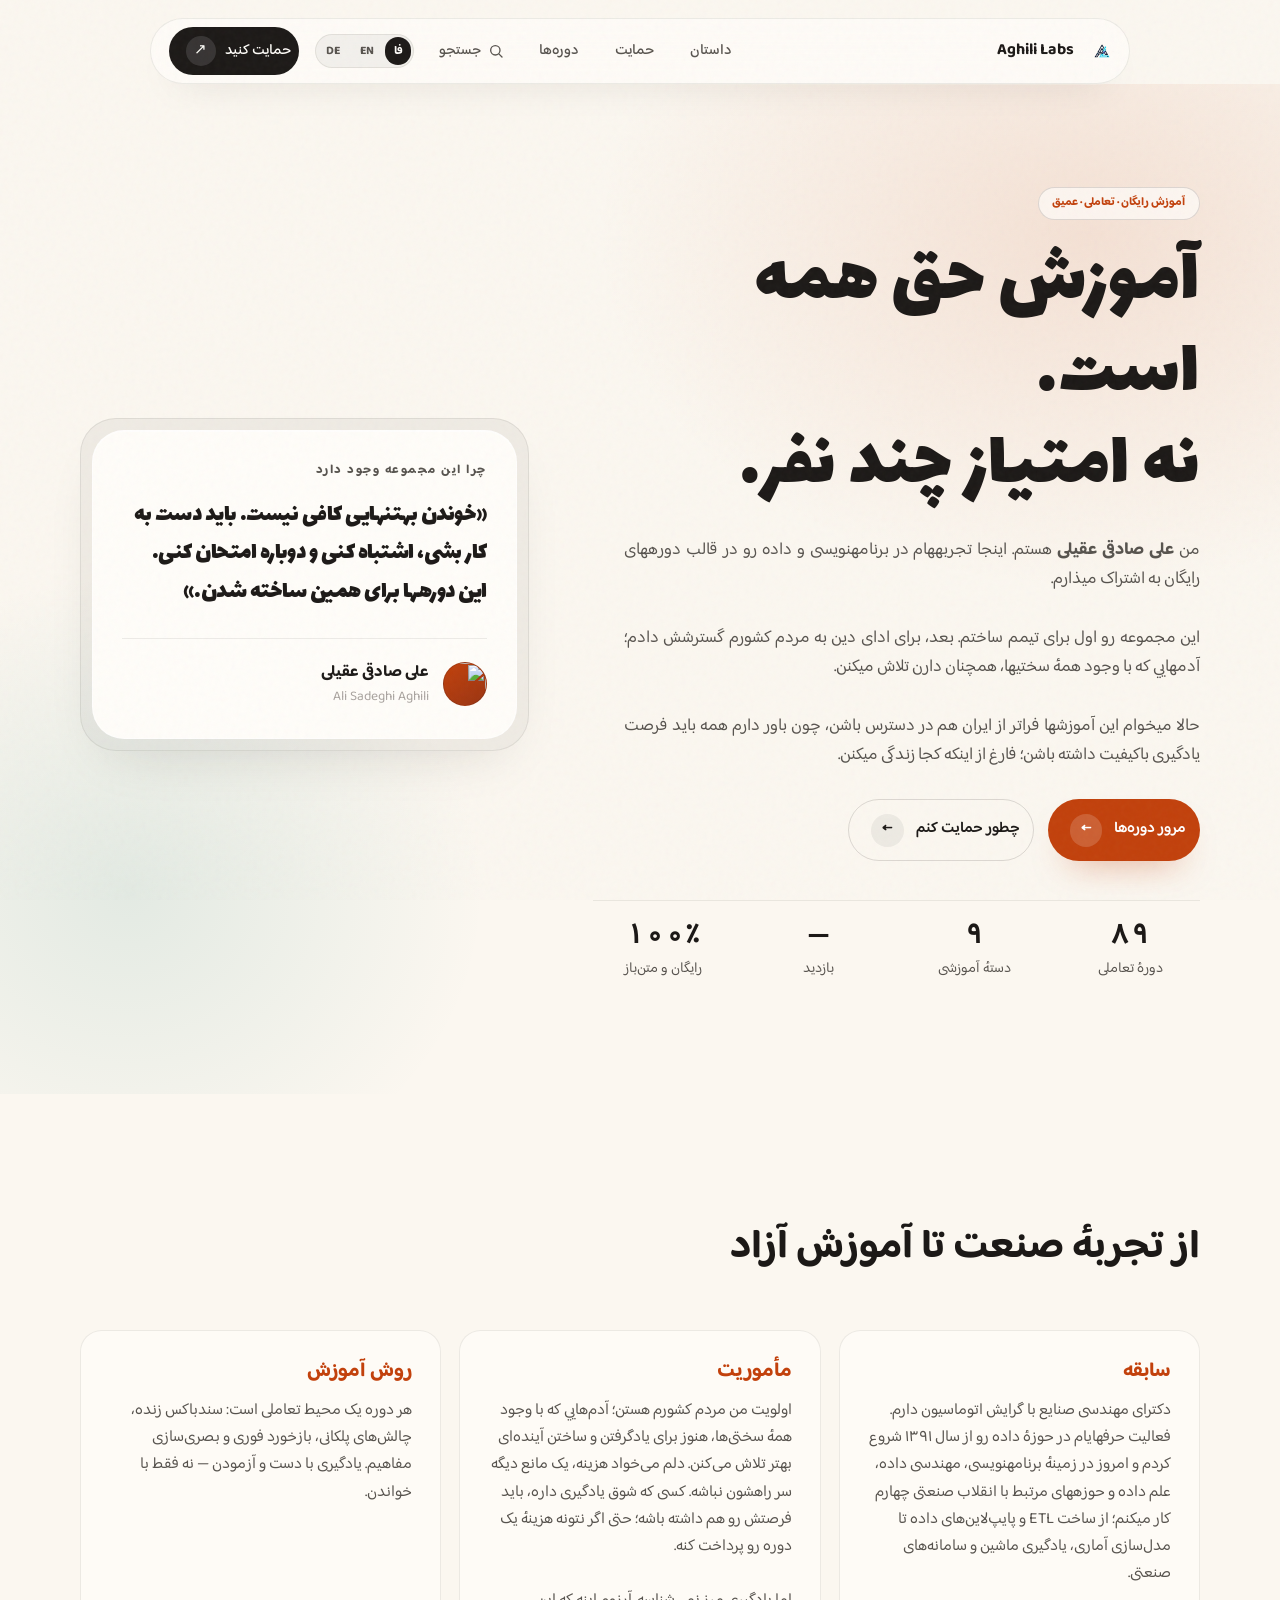
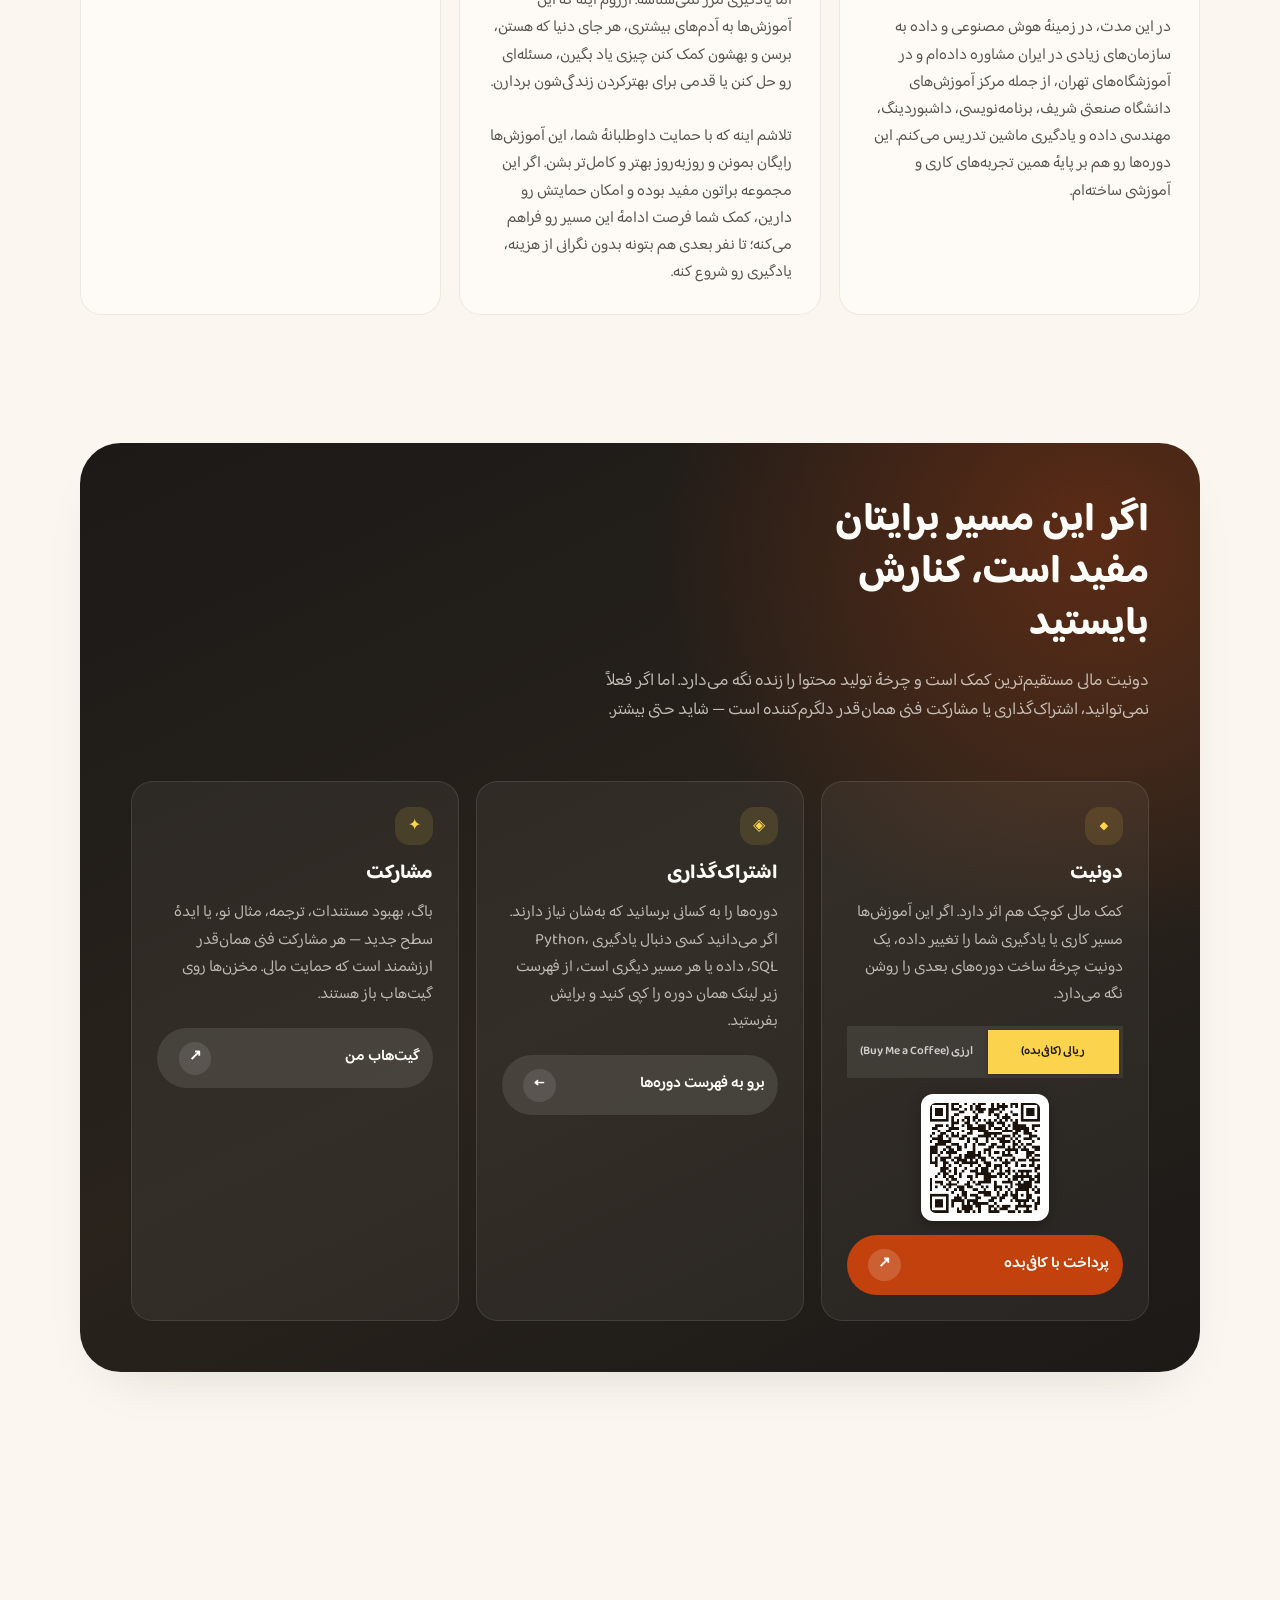
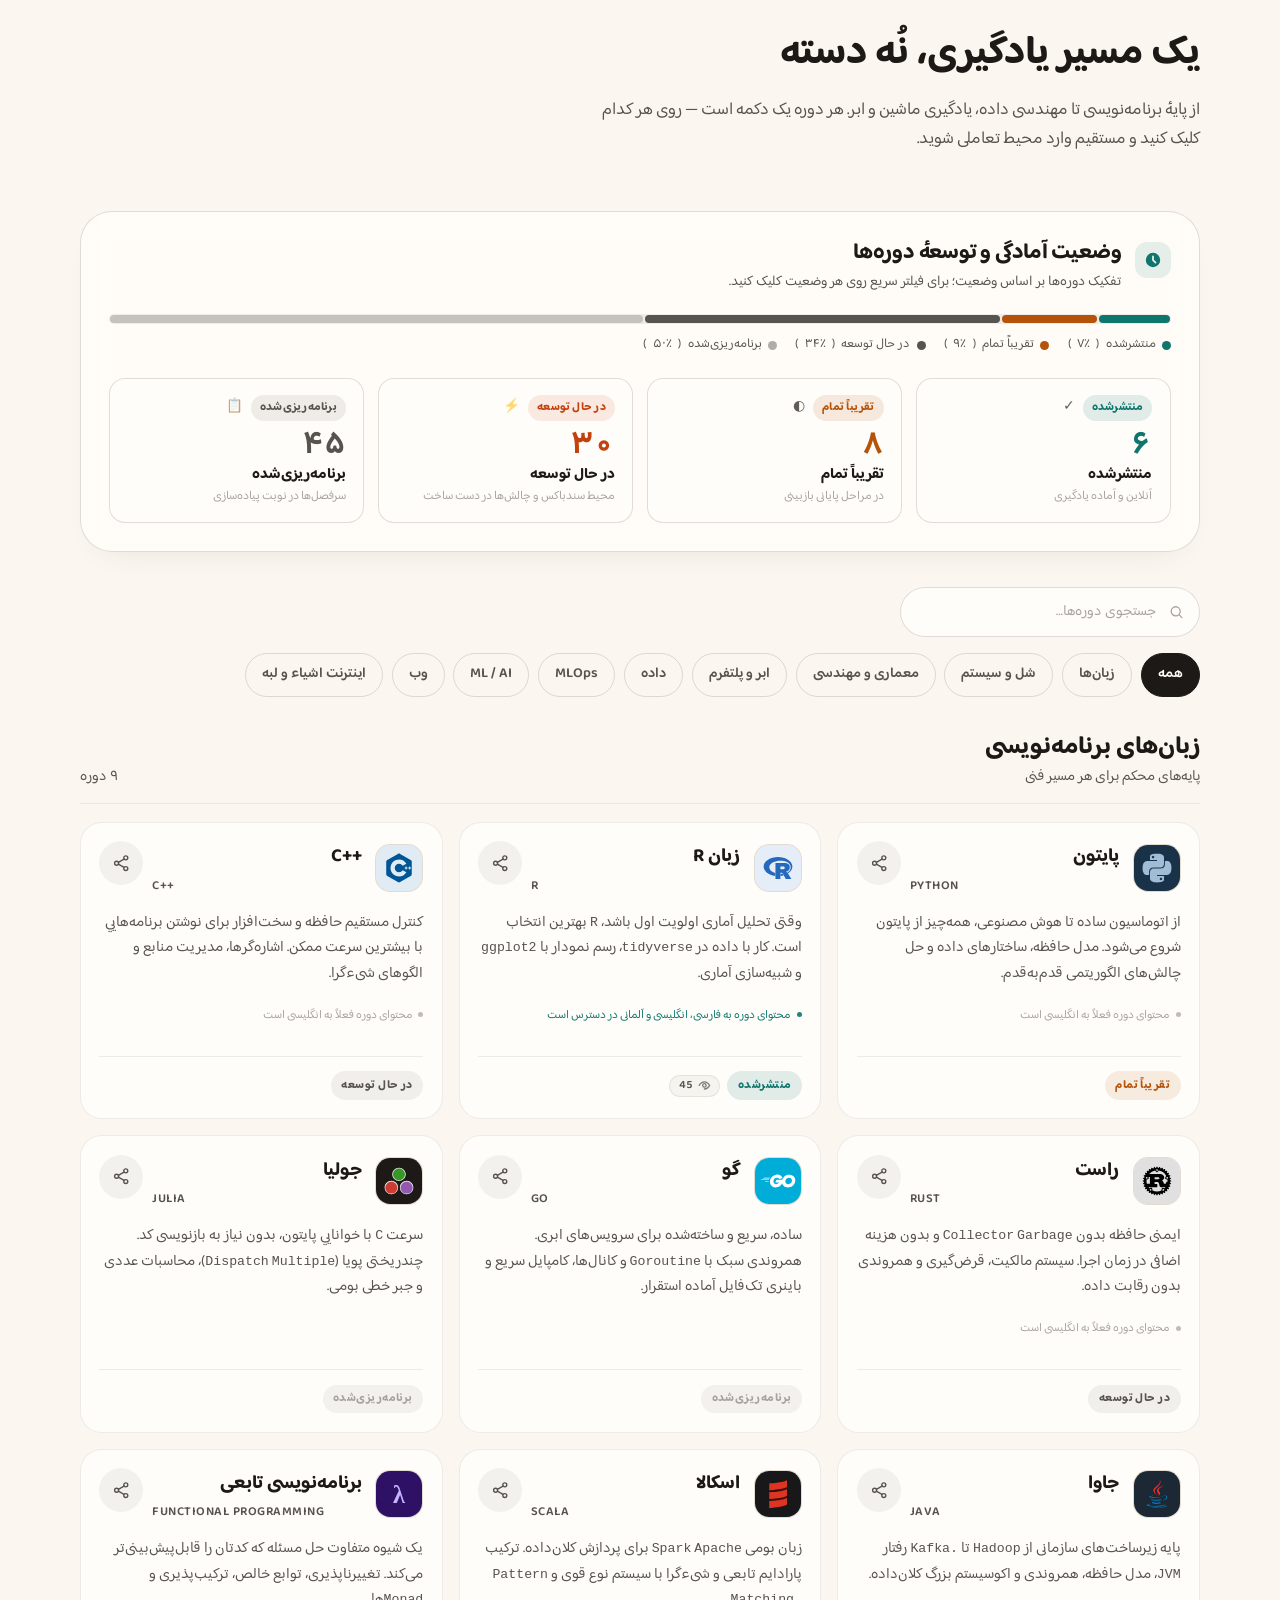
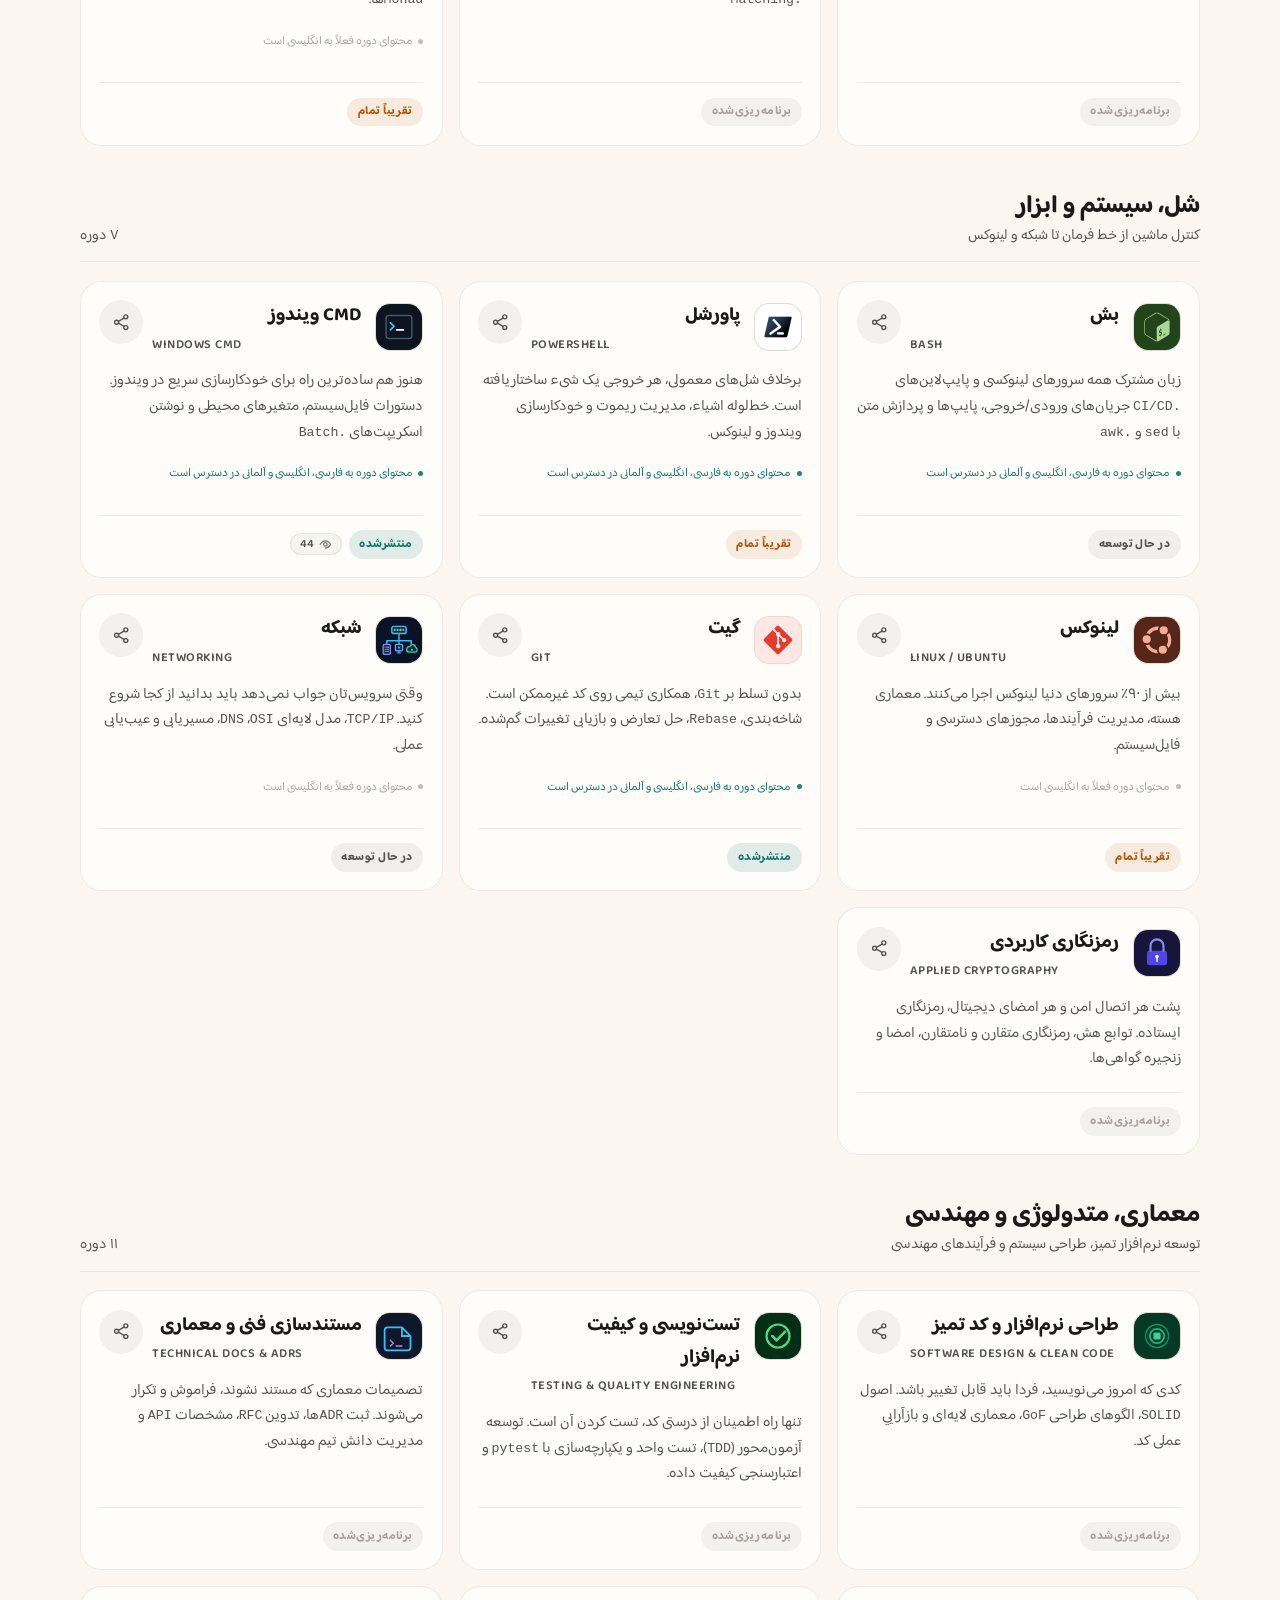
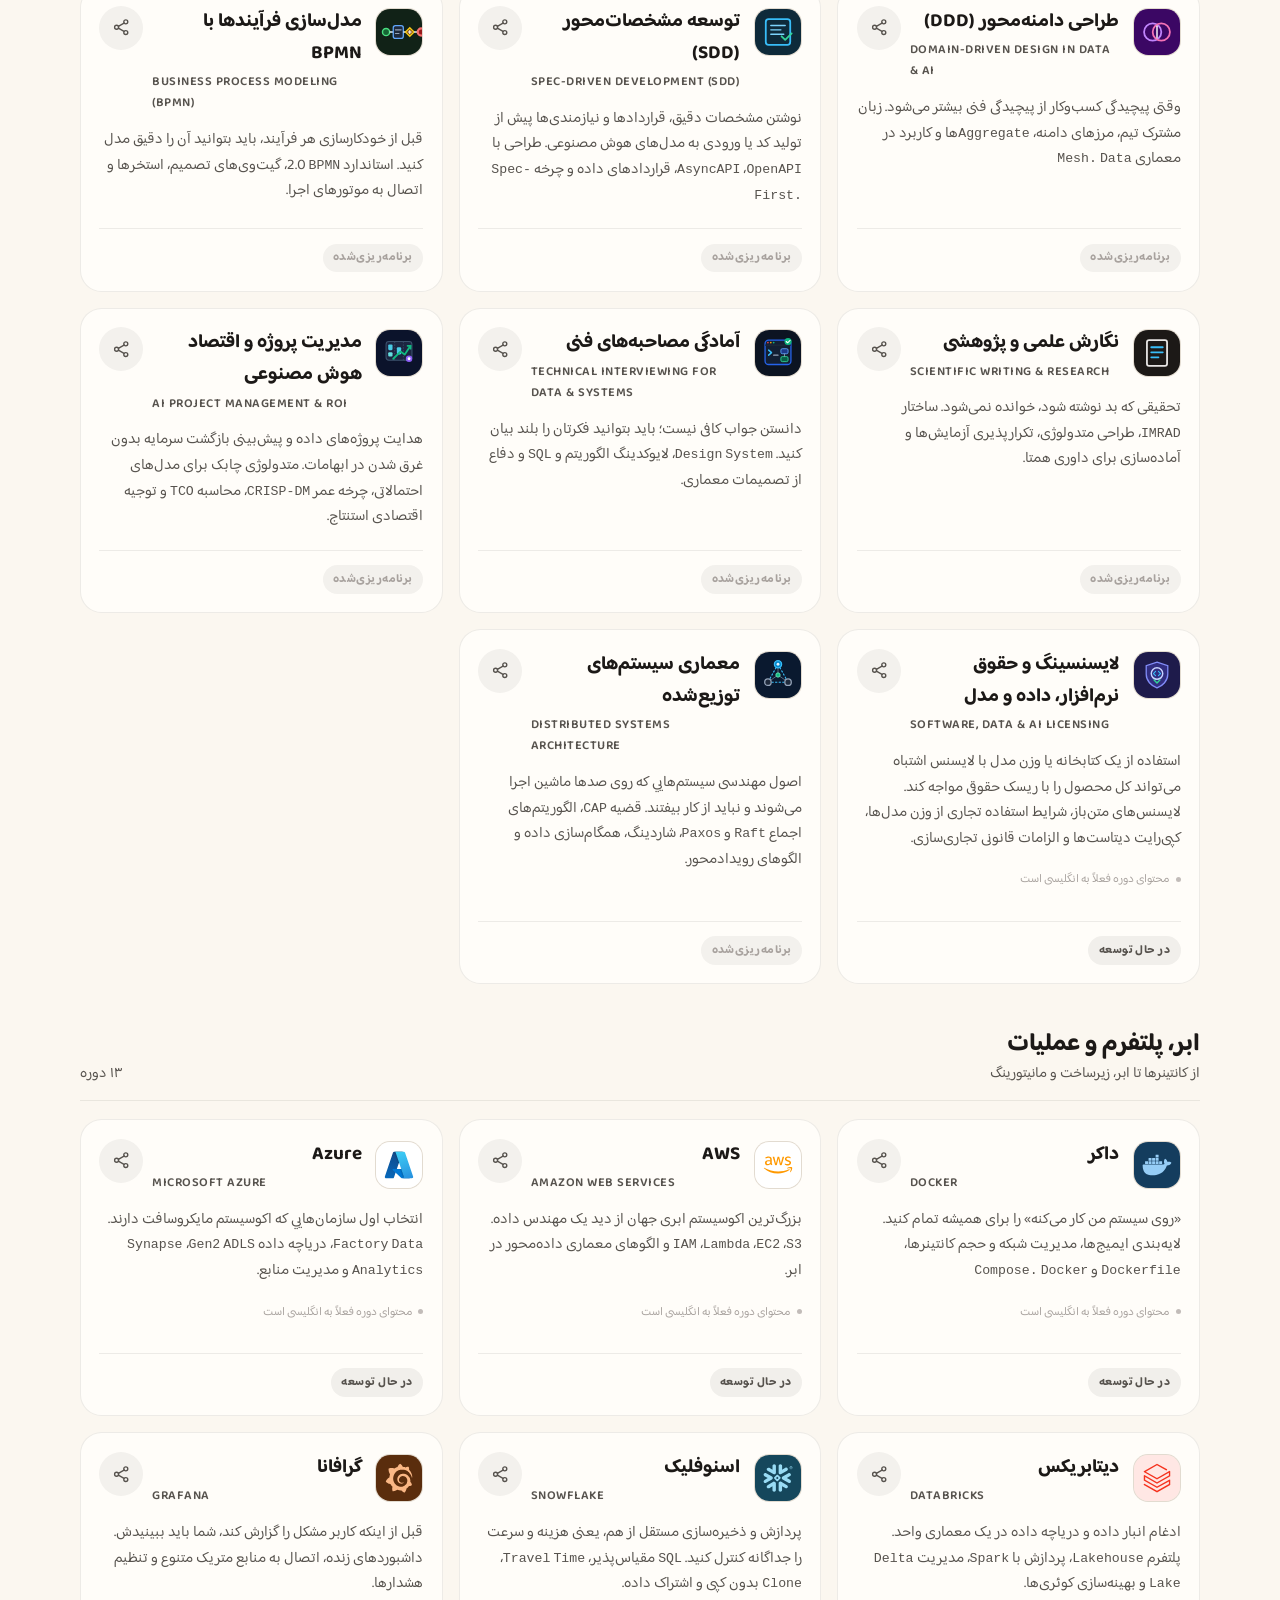
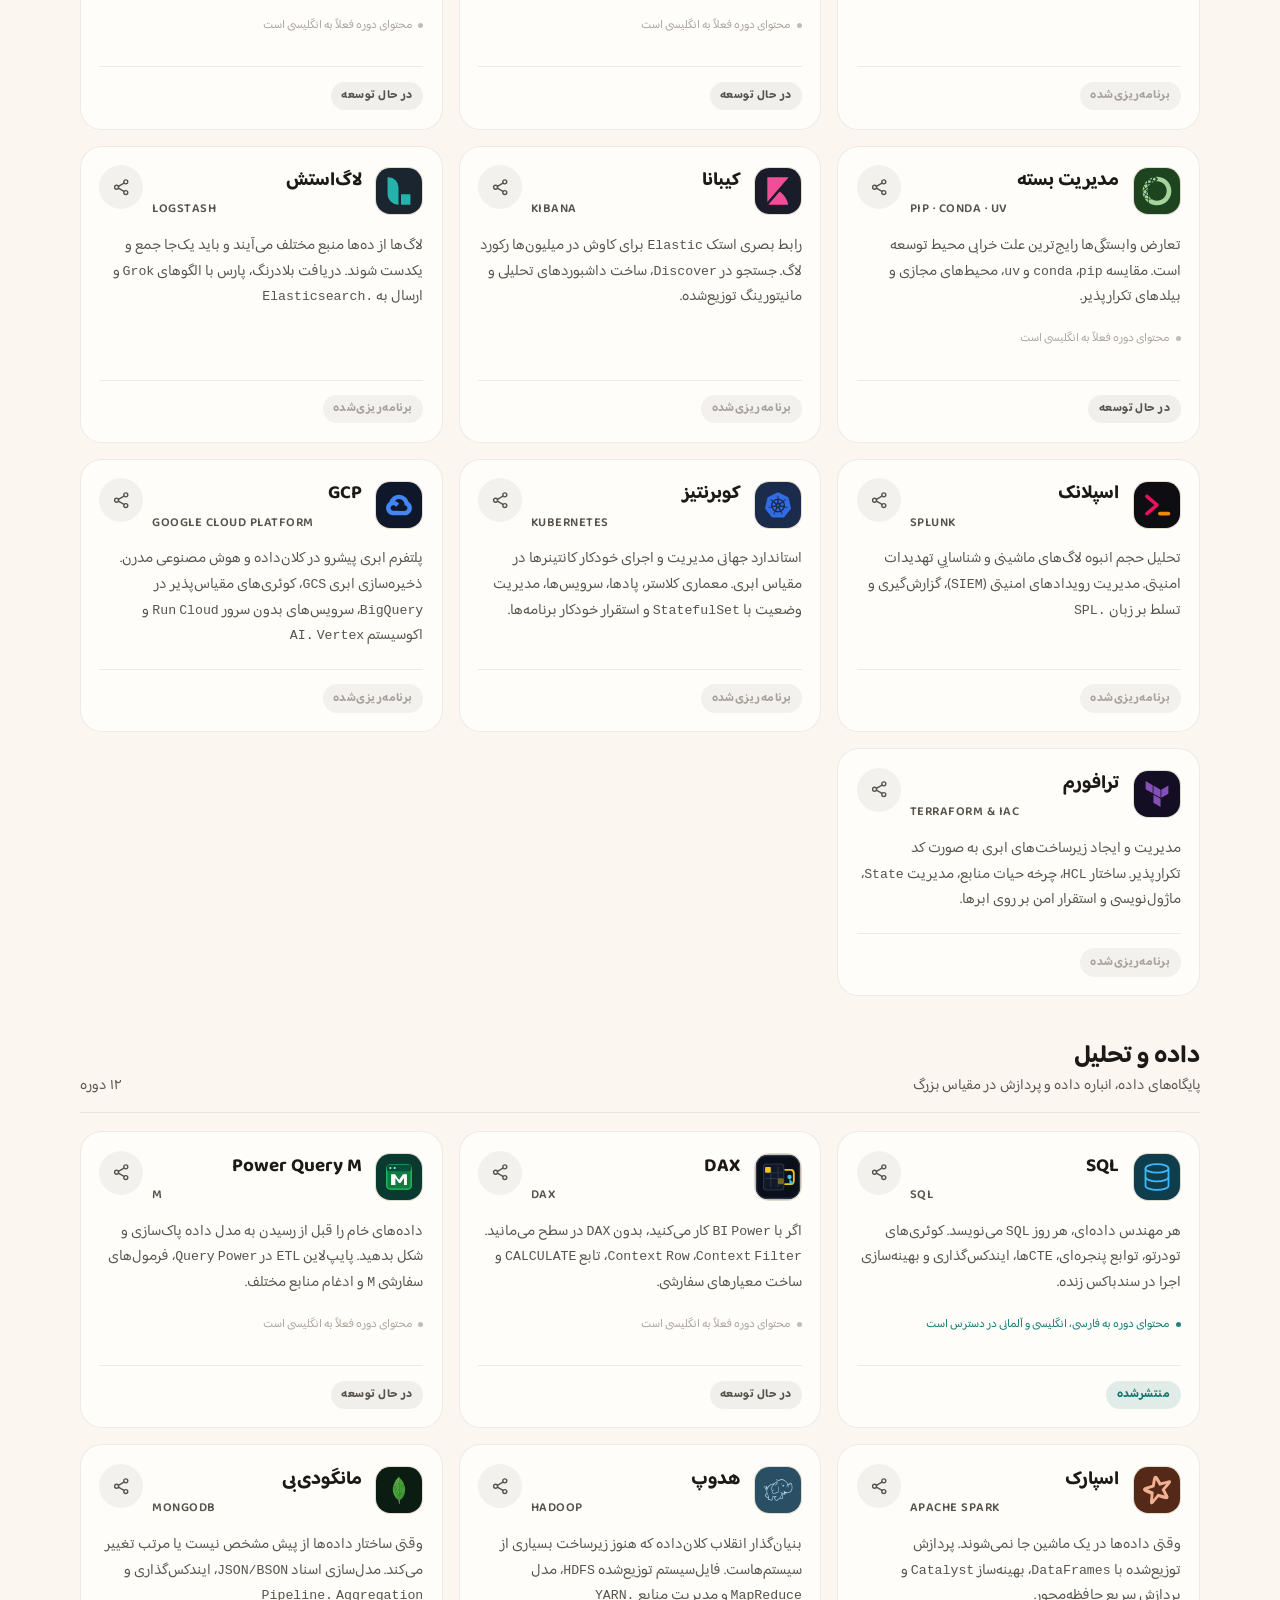
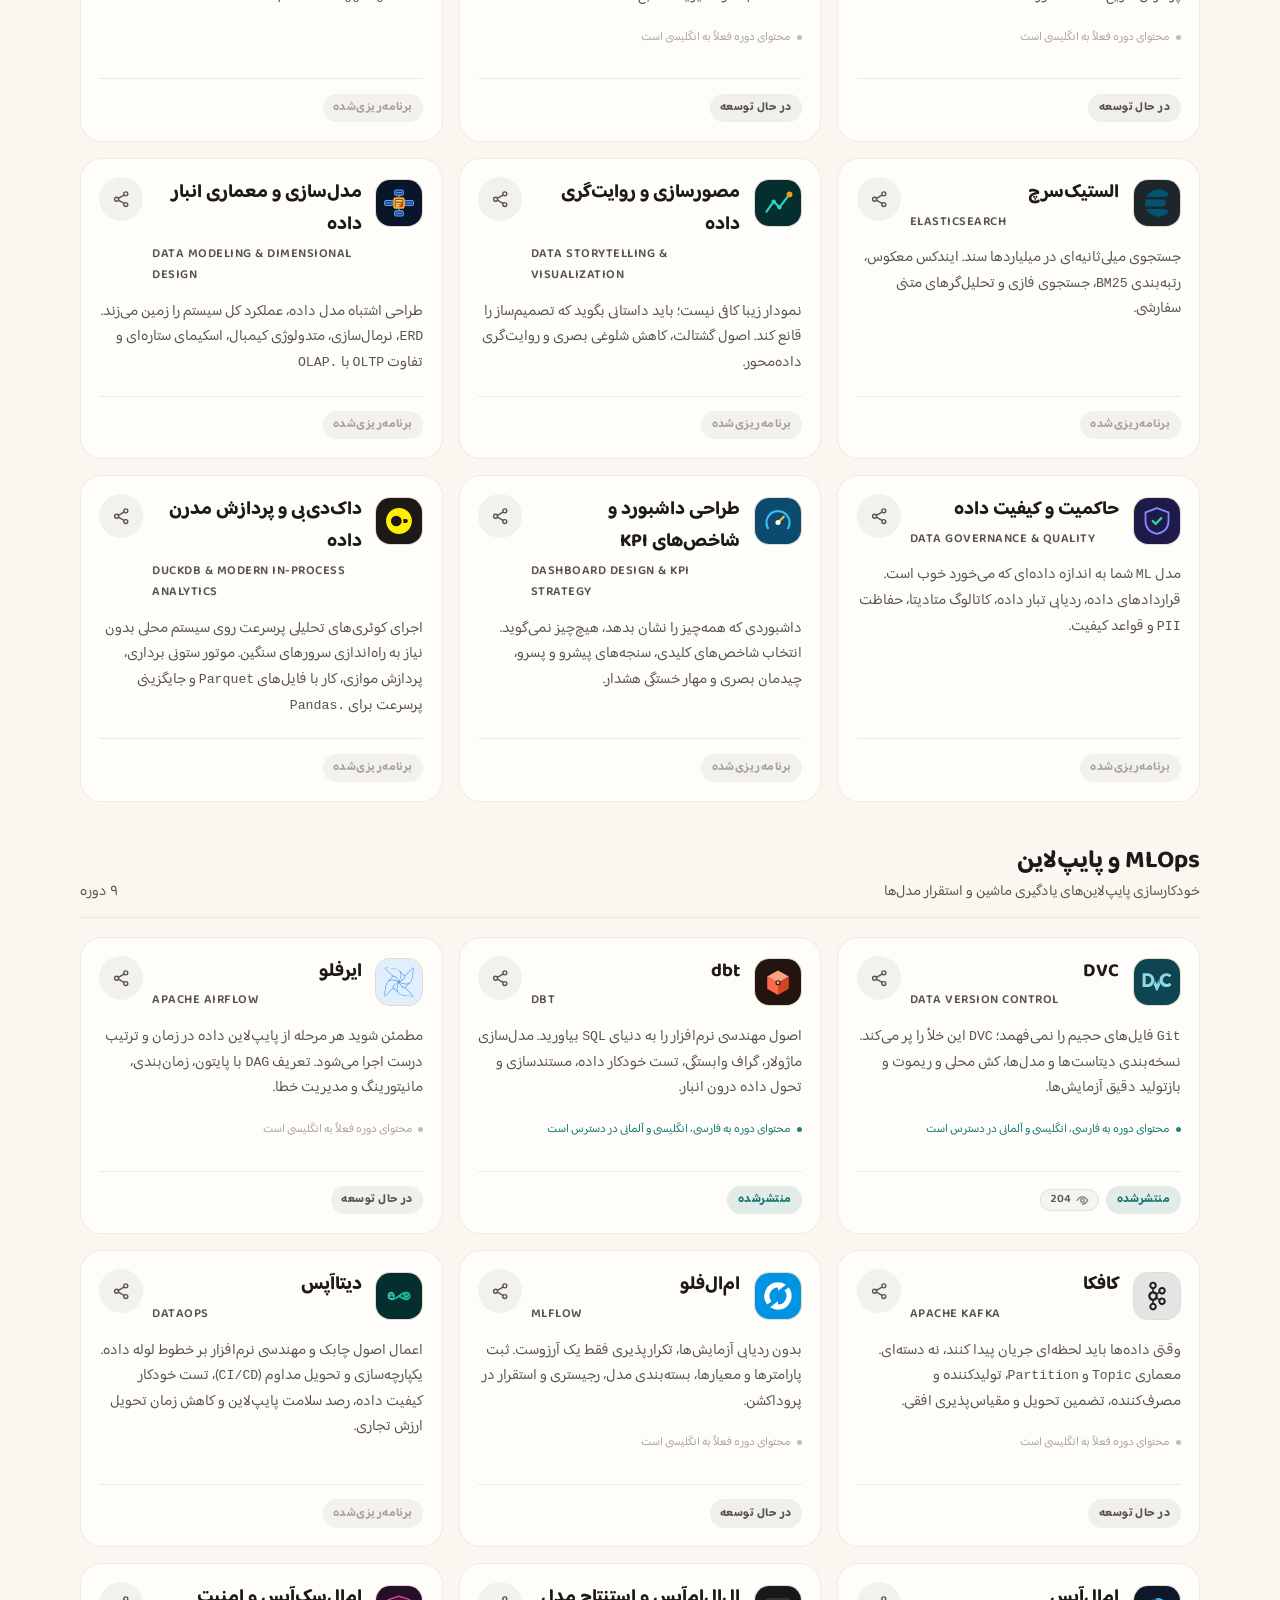
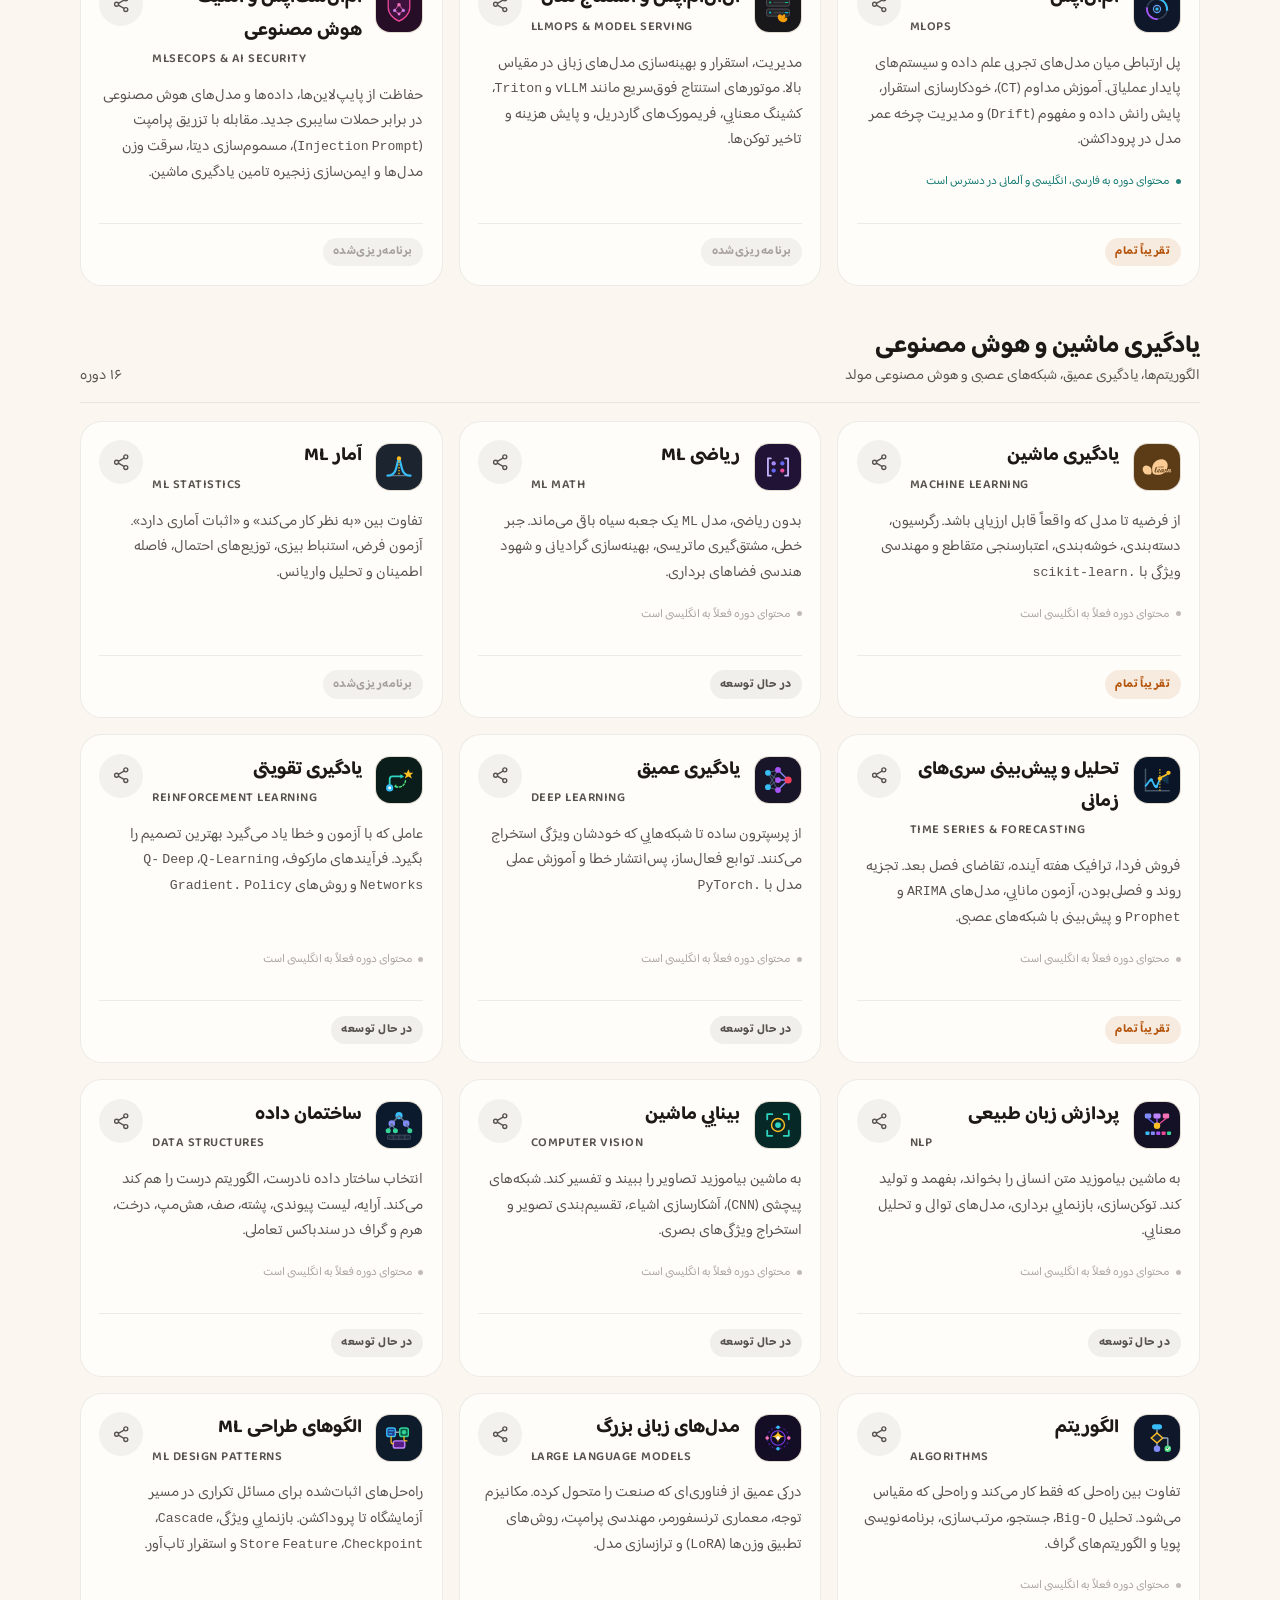
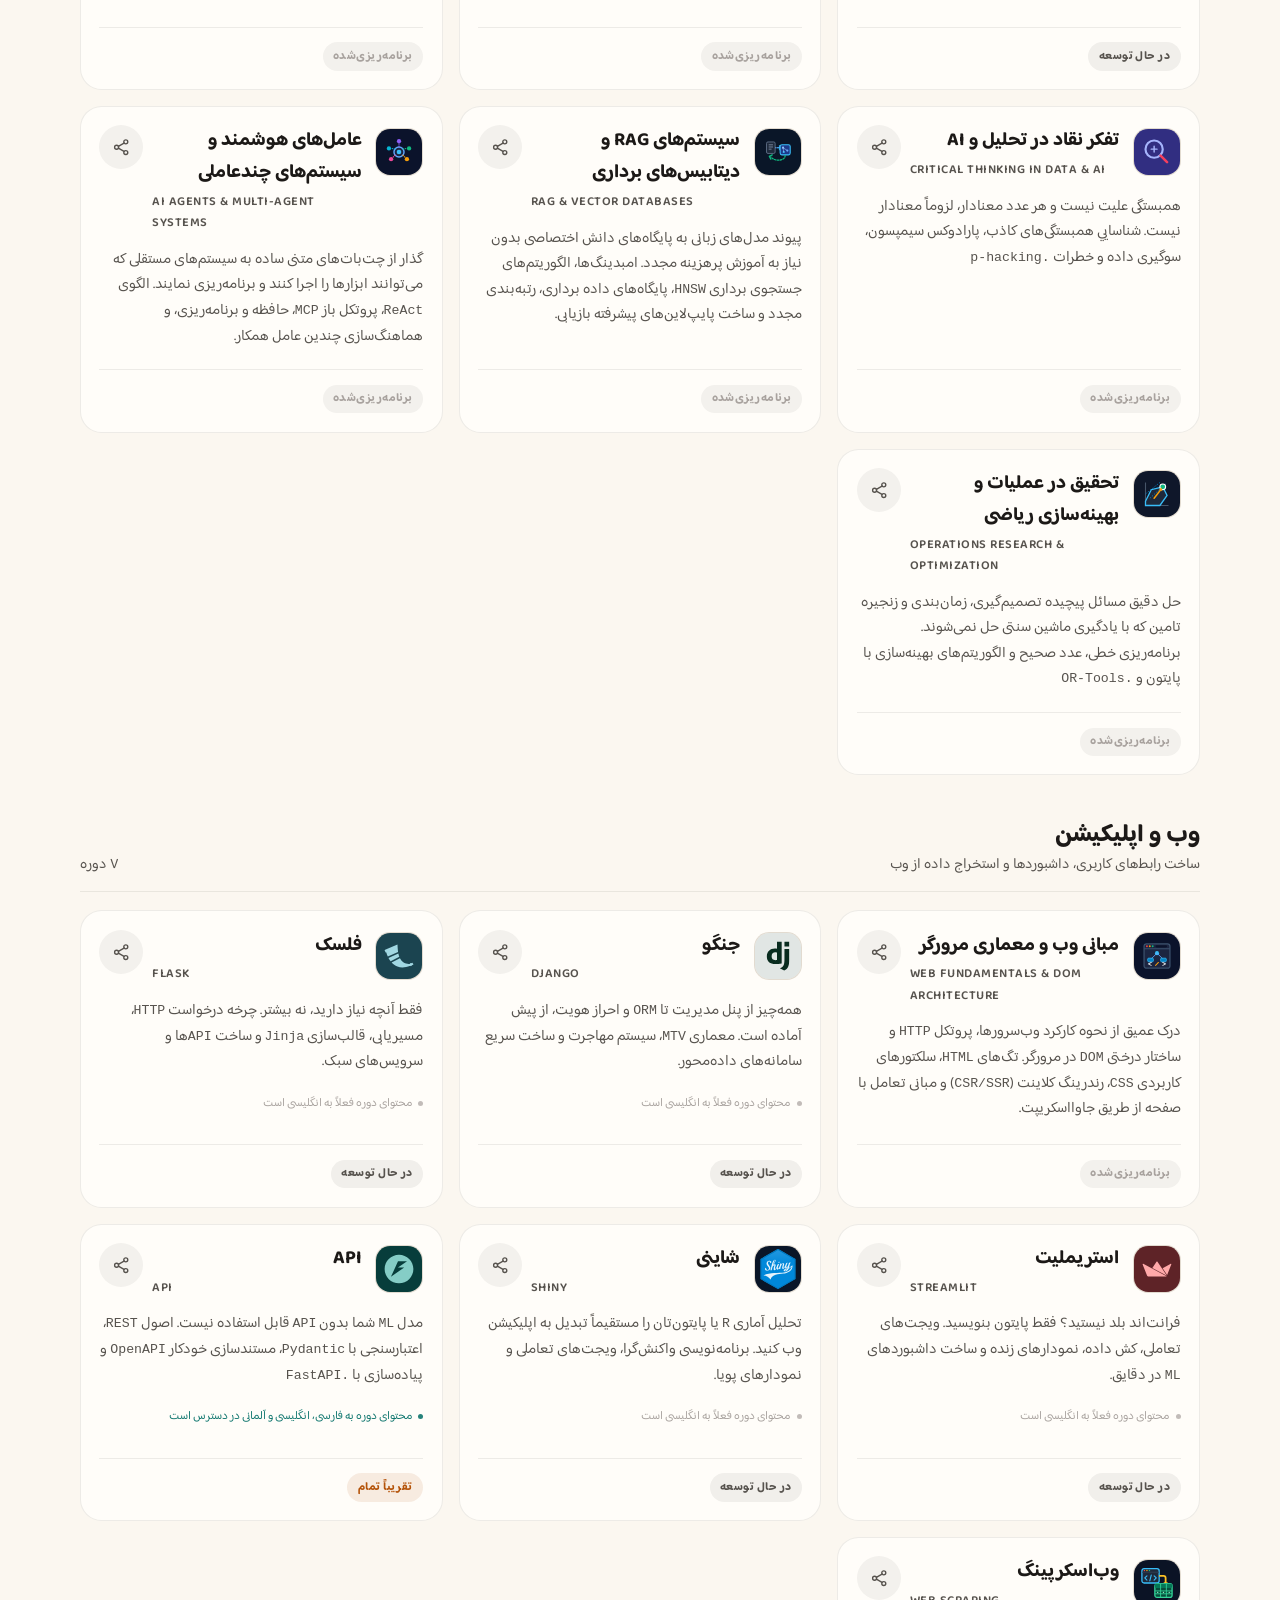
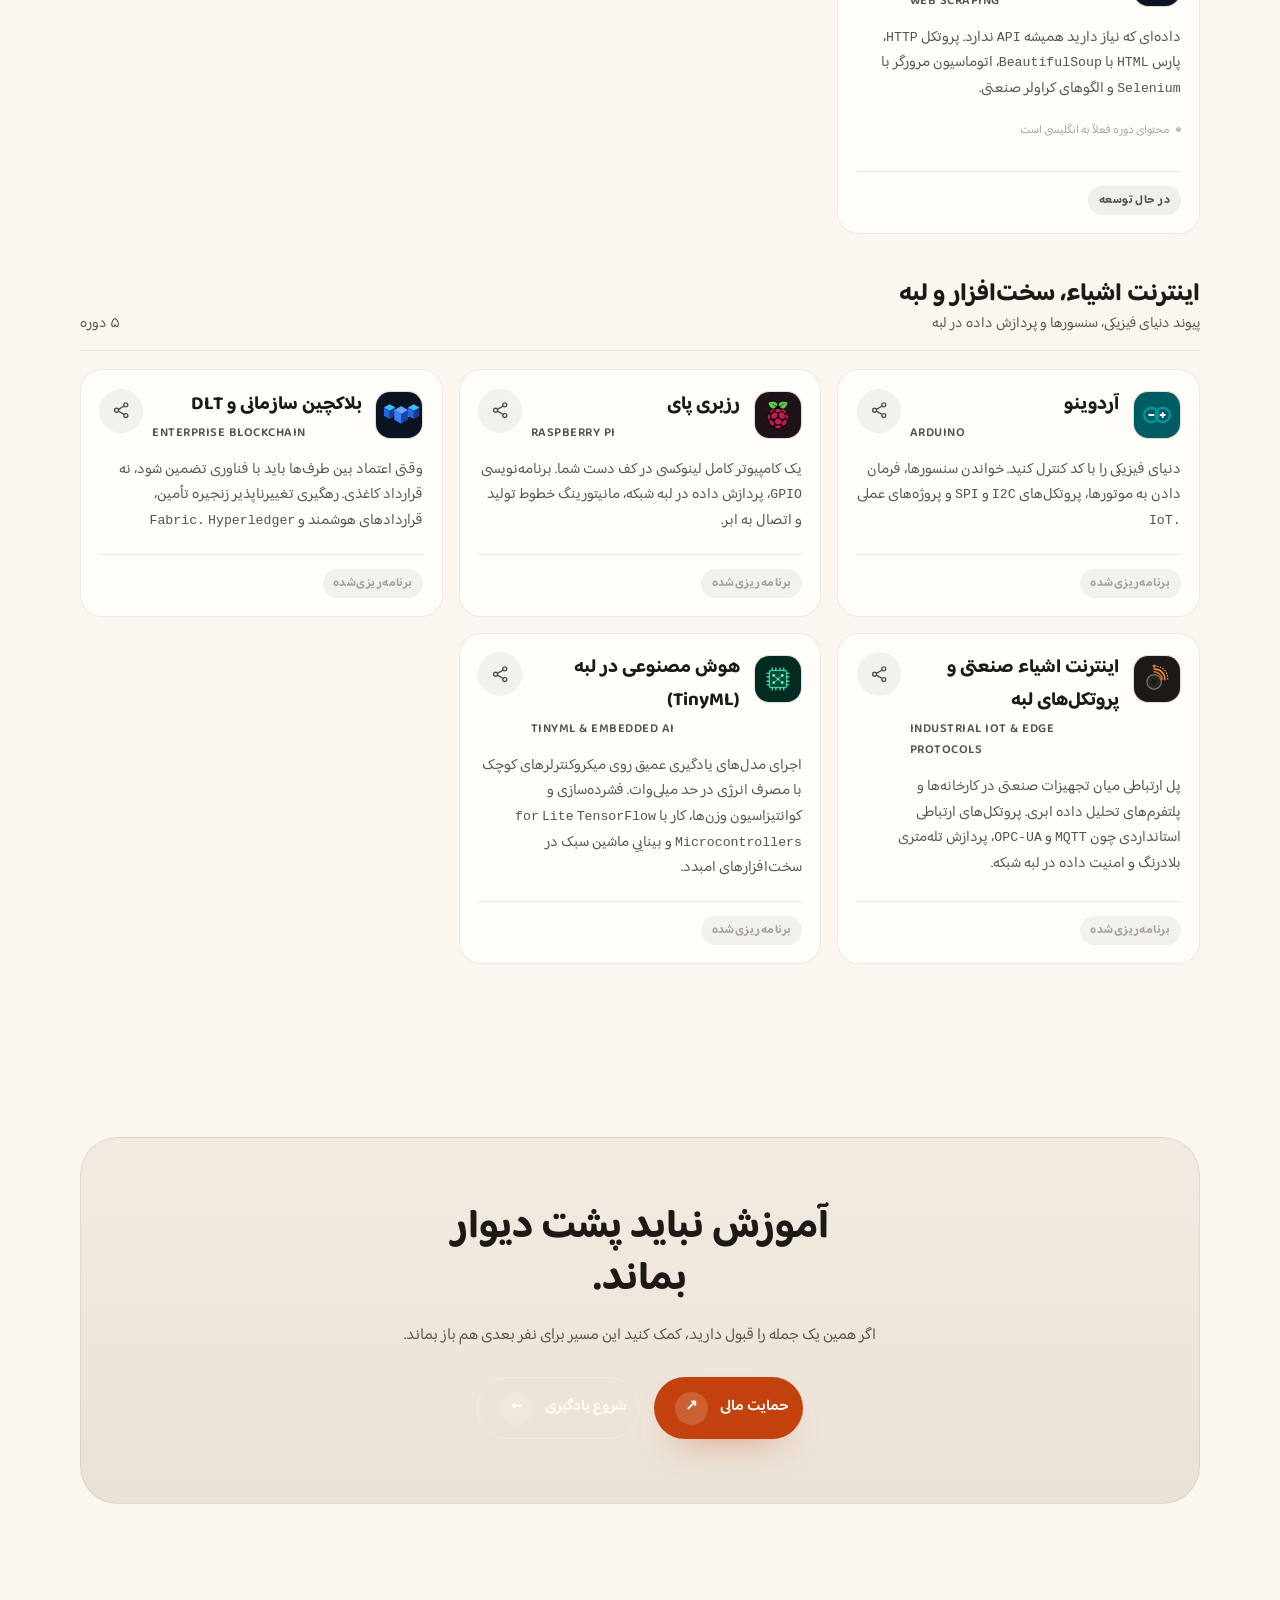
==== index.html @ aa1c395b "feat: publish learn-git with trilingual support and hide language note on planned courses" ====
<!DOCTYPE html>
<html lang="fa" dir="rtl">
  <head>
    <meta charset="UTF-8" />
    <meta name="viewport" content="width=device-width, initial-scale=1.0" />
    <title>Aghili Labs — آموزش برای همه</title>
    <meta
      name="description"
      content="مجموعه دوره‌های تعاملی رایگان علی صادقی عقیلی در برنامه‌نویسی، داده، یادگیری ماشین و زیرساخت. آموزش حق همه است."
    />
    <link rel="preconnect" href="https://fonts.googleapis.com" />
    <link rel="preconnect" href="https://fonts.gstatic.com" crossorigin />
    <link
      href="https://fonts.googleapis.com/css2?family=Fraunces:ital,opsz,wght@0,9..144,500;0,9..144,600;0,9..144,700;1,9..144,600&family=Plus+Jakarta+Sans:wght@400;500;600;700&family=Baloo+Bhaijaan+2:wght@400;500;600;700;800&family=Lalezar&family=Vazirmatn:wght@500;600;700;800&display=swap"
      rel="stylesheet"
    />
    <link rel="icon" type="image/x-icon" href="favicon.ico?v=20261005c" />
    <link rel="icon" type="image/png" sizes="32x32" href="assets/favicon-32x32.png?v=20261005c" />
    <link rel="icon" type="image/png" sizes="16x16" href="assets/favicon-16x16.png?v=20261005c" />
    <link rel="icon" type="image/svg+xml" href="assets/favicon.svg?v=20261005c" />
    <link rel="apple-touch-icon" sizes="180x180" href="assets/apple-touch-icon.png?v=20261005c" />
    <link rel="stylesheet" href="styles.css?v=20261013_status" />
    <script>
      document.documentElement.classList.add("js");
    </script>
  </head>
  <body>
    <div class="grain" aria-hidden="true"></div>

    <!-- Floating island nav -->
    <header class="nav-wrap">
      <nav class="nav-island" aria-label="Main">
        <a class="nav-brand" href="#top">
          <img class="nav-mark" src="assets/brand/mark.png" alt="Aghili Labs" width="36" height="36" />
          <span>Aghili Labs</span>
        </a>
        <div class="nav-links" id="nav-links">
          <a href="#about" data-i18n="navAbout">داستان</a>
          <a href="#support" data-i18n="navSupport">حمایت</a>
          <a href="#courses" data-i18n="navCourses">دوره‌ها</a>
          <button type="button" class="nav-search-btn" id="nav-search-btn" aria-label="جستجوی دوره‌ها" data-i18n-aria="navSearchAria" title="جستجوی دوره‌ها">
            <svg class="nav-search-icon" viewBox="0 0 24 24" width="16" height="16" fill="none" stroke="currentColor" stroke-width="2" stroke-linecap="round" stroke-linejoin="round" aria-hidden="true" focusable="false">
              <circle cx="11" cy="11" r="7"/>
              <path d="M21 21l-4.35-4.35"/>
            </svg>
            <span class="nav-search-label" data-i18n="navSearch">جستجو</span>
          </button>
          <div class="lang-switch" role="group" aria-label="Language selection">
            <button class="lang-btn is-active" type="button" data-lang="fa" aria-label="Farsi" data-i18n="langFa">فا</button>
            <button class="lang-btn" type="button" data-lang="en" aria-label="English">EN</button>
            <button class="lang-btn" type="button" data-lang="de" aria-label="Deutsch">DE</button>
          </div>
          <a class="nav-cta" href="#support">
            <span data-i18n="navCta">حمایت کنید</span>
            <span class="nav-cta-icon" aria-hidden="true">↗</span>
          </a>
        </div>
        <button class="nav-burger" id="nav-burger" aria-label="Menu" aria-expanded="false">
          <span></span><span></span>
        </button>
      </nav>
    </header>

    <main id="top">
      <!-- Hero -->
      <section class="hero">
        <div class="hero-ambient" aria-hidden="true"></div>
        <div class="container hero-grid">
          <div class="hero-copy reveal">
            <p class="eyebrow" data-i18n="heroEyebrow">آموزش رایگان · تعاملی · عمیق</p>
            <h1 data-i18n-html="heroHeading">
              آموزش حق همه است.<br />
              نه امتیاز چند نفر.
            </h1>
            <p class="lede" data-i18n-html="heroLede">
              من <strong>علی صادقی عقیلی</strong> هستم. اینجا تجربههام در برنامهنویسی و داده رو در قالب دورههای رایگان به اشتراک میذارم.
              <br /><br />
              این مجموعه رو اول برای تیمم ساختم. بعد، برای ادای دین به مردم کشورم گسترشش دادم؛ آدمهایی که با وجود همهٔ سختیها، همچنان دارن تلاش میکنن.
              <br /><br />
              حالا میخوام این آموزشها فراتر از ایران هم در دسترس باشن، چون باور دارم همه باید فرصت یادگیری باکیفیت داشته باشن؛ فارغ از اینکه کجا زندگی میکنن.
            </p>
            <div class="hero-actions">
              <a class="btn btn-primary" href="#courses">
                <span data-i18n="heroBrowse">مرور دوره‌ها</span>
                <span class="btn-icon" aria-hidden="true">←</span>
              </a>
              <a class="btn btn-ghost" href="#support">
                <span data-i18n="heroSupport">چطور حمایت کنم</span>
                <span class="btn-icon" aria-hidden="true">←</span>
              </a>
            </div>
            <dl class="hero-stats">
              <div>
                <dt id="stat-courses">۸۹</dt>
                <dd data-i18n="heroStatsCourses">دورهٔ تعاملی</dd>
              </div>
              <div>
                <dt id="stat-categories">۹</dt>
                <dd data-i18n="heroStatsCategories">دستهٔ آموزشی</dd>
              </div>
              <div>
                <dt id="stat-visitors">—</dt>
                <dd data-i18n="heroStatsVisitors">بازدید</dd>
              </div>
              <div>
                <dt id="stat-free">۱۰۰٪</dt>
                <dd data-i18n="heroStatsFree">رایگان و متن‌باز</dd>
              </div>
            </dl>
          </div>

          <div class="hero-panel reveal" style="--delay: 120ms">
            <div class="bezel">
              <div class="bezel-core hero-card">
                <p class="hero-card-label" data-i18n="quoteCardLabel">چرا این مجموعه وجود دارد</p>
                <blockquote data-i18n="quoteText">
                  «خوندن بهتنهایی کافی نیست. باید دست به کار بشی، اشتباه کنی و دوباره امتحان کنی. این دورهها برای همین ساخته شدن.»
                </blockquote>
                <div class="hero-card-foot">
                  <img class="avatar" src="https://avatars.githubusercontent.com/u/2105007?v=4" alt="" width="44" height="44" loading="lazy" />
                  <div>
                    <strong data-i18n="authorName">علی صادقی عقیلی</strong>
                    <span data-i18n="authorSub">Ali Sadeghi Aghili</span>
                  </div>
                </div>
              </div>
            </div>
          </div>
        </div>
      </section>

      <!-- About -->
      <section class="section about" id="about">
        <div class="container">
          <div class="section-head reveal">
            <h2 data-i18n="aboutHeading">از تجربهٔ صنعت تا آموزش آزاد</h2>
          </div>
          <div class="about-grid">
            <article class="about-card reveal">
              <h3 data-i18n="aboutCard1Title">سابقه</h3>
              <p data-i18n-html="aboutCard1Body">
                دکترای مهندسی صنایع با گرایش اتوماسیون دارم. فعالیت حرفهایام در حوزهٔ داده رو از سال ۱۳۹۱ شروع کردم و امروز در زمینهٔ برنامهنویسی، مهندسی داده، علم داده و حوزههای مرتبط با انقلاب صنعتی چهارم کار میکنم؛ از ساخت ETL و پایپ‌لاین‌های داده تا مدل‌سازی آماری، یادگیری ماشین و سامانه‌های صنعتی.
                <br /><br />
                در این مدت، در زمینهٔ هوش مصنوعی و داده به سازمان‌های زیادی در ایران مشاوره داده‌ام و در آموزشگاه‌های تهران، از جمله مرکز آموزش‌های دانشگاه صنعتی شریف، برنامه‌نویسی، داشبوردینگ، مهندسی داده و یادگیری ماشین تدریس می‌کنم. این دوره‌ها رو هم بر پایهٔ همین تجربه‌های کاری و آموزشی ساخته‌ام.
              </p>
            </article>
            <article class="about-card reveal" style="--delay: 80ms">
              <h3 data-i18n="aboutCard2Title">مأموریت</h3>
              <p data-i18n-html="aboutCard2Body">
                اولویت من مردم کشورم هستن؛ آدم‌هایی که با وجود همهٔ سختی‌ها،
                هنوز برای یادگرفتن و ساختن آینده‌ای بهتر تلاش می‌کنن.
                دلم می‌خواد هزینه، یک مانع دیگه سر راهشون نباشه.
                کسی که شوق یادگیری داره، باید فرصتش رو هم داشته باشه؛
                حتی اگر نتونه هزینهٔ یک دوره رو پرداخت کنه.
                <br /><br />
                اما یادگیری مرز نمی‌شناسه. آرزوم اینه که این آموزش‌ها
                به آدم‌های بیشتری، هر جای دنیا که هستن، برسن و بهشون
                کمک کنن چیزی یاد بگیرن، مسئله‌ای رو حل کنن یا قدمی
                برای بهترکردن زندگی‌شون بردارن.
                <br /><br />
                تلاشم اینه که با حمایت داوطلبانهٔ شما، این آموزش‌ها
                رایگان بمونن و روزبه‌روز بهتر و کامل‌تر بشن.
                اگر این مجموعه براتون مفید بوده و امکان حمایتش رو دارین،
                کمک شما فرصت ادامهٔ این مسیر رو فراهم می‌کنه؛
                تا نفر بعدی هم بتونه بدون نگرانی از هزینه،
                یادگیری رو شروع کنه.
              </p>
            </article>
            <article class="about-card reveal" style="--delay: 160ms">
              <h3 data-i18n="aboutCard3Title">روش آموزش</h3>
              <p data-i18n="aboutCard3Body">
                هر دوره یک محیط تعاملی است: سندباکس زنده، چالش‌های پلکانی، بازخورد فوری و
                بصری‌سازی مفاهیم. یادگیری با دست و آزمودن — نه فقط با خواندن.
              </p>
            </article>
          </div>
        </div>
      </section>

      <!-- Support -->
      <section class="section support" id="support">
        <div class="container">
          <div class="support-shell">
            <div class="section-head reveal">
              <h2 data-i18n="supportHeading">اگر این مسیر برایتان مفید است، کنارش بایستید</h2>
              <p class="section-lede" data-i18n="supportLede">
                دونیت مالی مستقیم‌ترین کمک است و چرخهٔ تولید محتوا را زنده نگه می‌دارد. اما
                اگر فعلاً نمی‌توانید، اشتراک‌گذاری یا مشارکت فنی همان‌قدر دلگرم‌کننده است —
                شاید حتی بیشتر.
              </p>
            </div>

            <div class="support-grid">
              <article class="support-card reveal support-card-donate">
                <div class="support-icon" aria-hidden="true">◆</div>
                <h3 data-i18n="supportDonateTitle">دونیت</h3>
                <p data-i18n="supportDonateBody">
                  کمک مالی کوچک هم اثر دارد. اگر این آموزش‌ها مسیر کاری یا یادگیری شما را
                  تغییر داده، یک دونیت چرخهٔ ساخت دوره‌های بعدی را روشن نگه می‌دارد.
                </p>

                <!-- Dual Donation Switcher: CoffeeBede & Buy Me a Coffee -->
                <div class="donate-switcher" role="tablist" aria-label="Donation methods">
                  <button type="button" class="donate-tab-btn is-active" data-donate-target="domestic" role="tab" aria-selected="true" data-i18n="donateTabDomestic">
                    ریالی (کافی‌بده)
                  </button>
                  <button type="button" class="donate-tab-btn" data-donate-target="international" role="tab" aria-selected="false" data-i18n="donateTabInternational">
                    ارزی (Buy Me a Coffee)
                  </button>
                </div>

                <!-- Domestic Panel (CoffeeBede) -->
                <div class="donate-panel is-active" id="donate-panel-domestic" role="tabpanel">
                  <div class="donate-qr-wrap">
                    <img class="donate-qr-img" src="assets/qr-coffeebede.png?v=20261006" alt="CoffeeBede QR Code" width="110" height="110" loading="lazy" />
                  </div>
                  <a class="btn btn-primary btn-block btn-donate-action" href="https://www.coffeebede.com/alisadeghiaghili" target="_blank" rel="noopener noreferrer">
                    <span data-i18n="donateBtnDomestic">پرداخت با کافی‌بده</span>
                    <span class="btn-icon" aria-hidden="true">↗</span>
                  </a>

                </div>

                <!-- International Panel (Buy Me a Coffee) -->
                <div class="donate-panel" id="donate-panel-international" role="tabpanel" hidden>
                  <div class="donate-qr-wrap">
                    <img class="donate-qr-img" src="assets/qr-buymeacoffee.png?v=20261006" alt="Buy Me a Coffee QR Code" width="110" height="110" loading="lazy" />
                  </div>
                  <a class="btn btn-bmc btn-block btn-donate-action" href="https://buymeacoffee.com/alisadeghil" target="_blank" rel="noopener noreferrer">
                    <span data-i18n="donateBtnInternational">☕ Buy Me a Coffee</span>
                    <span class="btn-icon" aria-hidden="true">↗</span>
                  </a>

                </div>
              </article>

              <article class="support-card reveal" style="--delay: 80ms">
                <div class="support-icon" aria-hidden="true">◈</div>
                <h3 data-i18n="supportShareTitle">اشتراک‌گذاری</h3>
                <p data-i18n="supportShareBody">
                  دوره‌ها را به کسانی برسانید که به‌شان نیاز دارند. اگر می‌دانید کسی دنبال
                  یادگیری Python، SQL، داده یا هر مسیر دیگری است، از فهرست زیر لینک همان
                  دوره را کپی کنید و برایش بفرستید.
                </p>
                <a class="btn btn-dark btn-block" href="#courses">
                  <span data-i18n="supportShareBtn">برو به فهرست دوره‌ها</span>
                  <span class="btn-icon" aria-hidden="true">←</span>
                </a>
              </article>

              <article class="support-card reveal" style="--delay: 160ms">
                <div class="support-icon" aria-hidden="true">✦</div>
                <h3 data-i18n="supportContribTitle">مشارکت</h3>
                <p data-i18n="supportContribBody">
                  باگ، بهبود مستندات، ترجمه، مثال نو، یا ایدهٔ سطح جدید — هر مشارکت فنی
                  همان‌قدر ارزشمند است که حمایت مالی. مخزن‌ها روی گیت‌هاب باز هستند.
                </p>
                <a class="btn btn-dark btn-block" href="https://github.com/alisadeghiaghili" target="_blank" rel="noopener noreferrer">
                  <span data-i18n="supportContribBtn">گیت‌هاب من</span>
                  <span class="btn-icon" aria-hidden="true">↗</span>
                </a>
              </article>
            </div>
          </div>
        </div>
      </section>

      <!-- Courses -->
      <section class="section courses" id="courses">
        <div class="container">
          <div class="section-head reveal">
            <h2 data-i18n="coursesHeading">یک مسیر یادگیری، نُه دسته</h2>
            <p class="section-lede" data-i18n="coursesLede">
              از پایهٔ برنامه‌نویسی تا مهندسی داده، یادگیری ماشین و ابر. هر دوره یک دکمه
              است — روی هر کدام کلیک کنید و مستقیم وارد محیط تعاملی شوید.
            </p>
          </div>

          <!-- Course Status & Readiness Dashboard -->
          <div class="status-summary reveal" id="course-status-summary" role="region" aria-label="وضعیت آمادگی دوره‌ها" data-i18n-aria="statusSummaryAria">
            <div class="status-summary-head">
              <div class="status-summary-title-wrap">
                <span class="status-summary-badge" aria-hidden="true">
                  <svg viewBox="0 0 20 20" width="18" height="18" fill="currentColor">
                    <path fill-rule="evenodd" d="M10 18a8 8 0 100-16 8 8 0 000 16zm1-12a1 1 0 10-2 0v4a1 1 0 00.293.707l2.828 2.829a1 1 0 101.415-1.415L11 9.586V6z" clip-rule="evenodd"/>
                  </svg>
                </span>
                <div>
                  <h3 class="status-summary-title" data-i18n="statusSummaryTitle">وضعیت آمادگی و توسعهٔ دوره‌ها</h3>
                  <p class="status-summary-subtitle" data-i18n="statusSummarySubtitle">
                    تفکیک دوره‌ها بر اساس میزان دسترسی و پیشرفت تولید؛ برای فیلتر سریع روی هر وضعیت کلیک کنید.
                  </p>
                </div>
              </div>
              <div class="status-summary-active-filter" id="status-filter-indicator" hidden>
                <span class="status-filter-text" id="status-filter-text"></span>
                <button type="button" class="status-filter-clear" id="status-filter-clear" data-i18n="statusFilterClear">
                  نمایش همه
                  <span aria-hidden="true">✕</span>
                </button>
              </div>
            </div>

            <!-- Visual Progress Stack -->
            <div class="status-progress-wrap">
              <div class="status-progress-bar" role="progressbar" aria-label="پیشرفت کل دوره‌ها" id="status-progress-bar">
                <div class="status-seg is-published" id="seg-published" style="width: 6.7%" title="منتشرشده: ۶ دوره"></div>
                <div class="status-seg is-near-complete" id="seg-near-complete" style="width: 9.0%" title="تقریباً تمام: ۸ دوره"></div>
                <div class="status-seg is-in-development" id="seg-in-development" style="width: 33.7%" title="در حال توسعه: ۳۰ دوره"></div>
                <div class="status-seg is-planned" id="seg-planned" style="width: 50.6%" title="برنامه‌ریزی‌شده: ۴۵ دوره"></div>
              </div>
              <div class="status-progress-legend" id="status-progress-legend">
                <span class="legend-item"><span class="legend-dot is-published"></span><span data-i18n="statusLegendPublished">منتشرشده</span> (<span id="pct-published">۷٪</span>)</span>
                <span class="legend-item"><span class="legend-dot is-near-complete"></span><span data-i18n="statusLegendNearComplete">تقریباً تمام</span> (<span id="pct-near-complete">۹٪</span>)</span>
                <span class="legend-item"><span class="legend-dot is-in-development"></span><span data-i18n="statusLegendInDev">در حال توسعه</span> (<span id="pct-in-development">۳۴٪</span>)</span>
                <span class="legend-item"><span class="legend-dot is-planned"></span><span data-i18n="statusLegendPlanned">برنامه‌ریزی‌شده</span> (<span id="pct-planned">۵۰٪</span>)</span>
              </div>
            </div>

            <!-- Interactive Metric Cards: 4 Exact Statuses -->
            <div class="status-cards-grid" role="tablist" aria-label="فیلتر بر اساس وضعیت دوره">
              <!-- Card 1: Published -->
              <button type="button" class="status-card is-published" data-status-filter="published" role="tab" aria-selected="false">
                <div class="status-card-top">
                  <span class="status-card-pill is-published" data-i18n="statusCardPillPublished">منتشرشده</span>
                  <span class="status-card-icon" aria-hidden="true">✓</span>
                </div>
                <div class="status-card-count" id="count-published">۶</div>
                <div class="status-card-label" data-i18n="statusCardLabelPublished">منتشرشده</div>
                <div class="status-card-sub" data-i18n="statusCardSubPublished">آنلاین و آماده یادگیری</div>
              </button>

              <!-- Card 2: Nearly Complete -->
              <button type="button" class="status-card is-near-complete" data-status-filter="near_complete" role="tab" aria-selected="false">
                <div class="status-card-top">
                  <span class="status-card-pill is-near-complete" data-i18n="statusCardPillNearComplete">تقریباً تمام</span>
                  <span class="status-card-icon" aria-hidden="true">◐</span>
                </div>
                <div class="status-card-count" id="count-near-complete">۸</div>
                <div class="status-card-label" data-i18n="statusCardLabelNearComplete">تقریباً تمام</div>
                <div class="status-card-sub" data-i18n="statusCardSubNearComplete">در مراحل پایانی بازبینی</div>
              </button>

              <!-- Card 3: In Development -->
              <button type="button" class="status-card is-in-development" data-status-filter="in_development" role="tab" aria-selected="false">
                <div class="status-card-top">
                  <span class="status-card-pill is-in-development" data-i18n="statusCardPillInDev">در حال توسعه</span>
                  <span class="status-card-icon" aria-hidden="true">⚡</span>
                </div>
                <div class="status-card-count" id="count-in-dev">۳۰</div>
                <div class="status-card-label" data-i18n="statusCardLabelInDev">در حال توسعه</div>
                <div class="status-card-sub" data-i18n="statusCardSubInDev">محیط سندباکس و چالش‌ها در دست ساخت</div>
              </button>

              <!-- Card 4: Planned -->
              <button type="button" class="status-card is-planned" data-status-filter="planned" role="tab" aria-selected="false">
                <div class="status-card-top">
                  <span class="status-card-pill is-planned" data-i18n="statusCardPillPlanned">برنامه‌ریزی‌شده</span>
                  <span class="status-card-icon" aria-hidden="true">📋</span>
                </div>
                <div class="status-card-count" id="count-planned">۴۵</div>
                <div class="status-card-label" data-i18n="statusCardLabelPlanned">برنامه‌ریزی‌شده</div>
                <div class="status-card-sub" data-i18n="statusCardSubPlanned">سرفصل‌ها در نوبت پیاده‌سازی</div>
              </button>
            </div>
          </div>

          <div class="courses-tools reveal">
            <div class="course-search">
              <svg class="course-search-icon" viewBox="0 0 24 24" aria-hidden="true" focusable="false">
                <circle cx="11" cy="11" r="6.5" fill="none" stroke="currentColor" stroke-width="1.8"/>
                <path d="M15.8 15.8L20 20" fill="none" stroke="currentColor" stroke-width="1.8" stroke-linecap="round"/>
              </svg>
              <input
                class="course-search-input"
                type="search"
                id="course-search"
                placeholder="جستجوی دوره‌ها…"
                aria-label="جستجو در دوره‌ها"
                autocomplete="off"
              />
            </div>
            <div class="filter-bar" role="tablist" aria-label="Course categories">
              <button class="filter-chip is-active" data-filter="all" role="tab" aria-selected="true">همه</button>
            </div>
          </div>

          <div id="course-root"></div>

          <div id="course-empty" class="course-empty" hidden aria-live="polite">
            <p class="course-empty-title" data-i18n="emptyTitle">نتیجه‌ای پیدا نشد</p>
            <p class="course-empty-hint" data-i18n="emptyHint">عبارت دیگری را امتحان کنید یا دسته‌بندی را تغییر دهید.</p>
          </div>
        </div>
      </section>

      <!-- CTA band -->
      <section class="section cta-band">
        <div class="container cta-inner reveal">
          <h2 data-i18n="ctaHeading">آموزش نباید پشت دیوار بماند.</h2>
          <p data-i18n="ctaLede">
            اگر همین یک جمله را قبول دارید، کمک کنید این مسیر برای نفر بعدی هم باز بماند.
          </p>
          <div class="hero-actions">
            <a class="btn btn-primary" href="#support">
              <span data-i18n="ctaDonate">حمایت مالی</span>
              <span class="btn-icon" aria-hidden="true">↗</span>
            </a>
            <a class="btn btn-ghost-light" href="#courses">
              <span data-i18n="ctaStart">شروع یادگیری</span>
              <span class="btn-icon" aria-hidden="true">←</span>
            </a>
          </div>
        </div>
      </section>
    </main>

    <footer class="footer">
      <div class="container footer-grid">
        <div>
          <div class="nav-brand footer-brand">
            <img class="nav-mark" src="assets/brand/mark.png" alt="Aghili Labs" width="36" height="36" />
            <span>Aghili Labs</span>
          </div>
          <p data-i18n="footerText">
            مجموعه‌ای از دوره‌های تعاملی رایگان، ساخته‌شده توسط علی صادقی عقیلی — برای
            مردم ایران و هر کسی که می‌خواهد یاد بگیرد.
          </p>
        </div>
        <div class="footer-links">
          <a href="https://github.com/alisadeghiaghili" target="_blank" rel="noopener noreferrer">GitHub</a>
          <a href="https://linktr.ee/aliaghili" target="_blank" rel="noopener noreferrer">Linktree</a>
          <a href="https://zil.ink/thedatascientist" target="_blank" rel="noopener noreferrer">zil.ink</a>
          <a id="footer-link-coffeebede" href="https://www.coffeebede.com/alisadeghiaghili" target="_blank" rel="noopener noreferrer" data-i18n="footerCoffeeBede">کافی‌بده</a>
          <a id="footer-link-bmc" href="https://buymeacoffee.com/alisadeghil" target="_blank" rel="noopener noreferrer" data-i18n="footerBmc">Buy Me a Coffee</a>
        </div>
      </div>
      <div class="container footer-base">
        <span data-i18n-html="footerCopy">© <span id="year">2026</span> Ali Sadeghi Aghili · Free education for everyone</span>
      </div>
    </footer>

    <script src="app.js?v=20261014_git_pub"></script>
  </body>
</html>
---- styles.css ----
/* Aghili Labs — Editorial Luxury / Soft Structuralism */

:root {
  --bg: #fbf7f0;
  --bg-soft: #f3ebe1;
  --bg-deep: #1c1917;
  --ink: #1c1917;
  --ink-soft: #57534e;
  --ink-faint: #a8a29e;
  --accent: #c2410c;
  --accent-soft: #ea7652;
  --teal: #0f766e;
  --gold: #b45309;
  --white: #fffdf9;
  --hairline: rgba(28, 25, 23, 0.08);
  --hairline-strong: rgba(28, 25, 23, 0.14);
  --shadow-soft: 0 24px 60px -32px rgba(28, 25, 23, 0.18);
  --radius-xl: 2rem;
  --radius-lg: 1.35rem;
  --radius-md: 1rem;
  --ease: cubic-bezier(0.32, 0.72, 0, 1);
  --font-display: "Lalezar", "Baloo Bhaijaan 2", "Segoe UI", sans-serif;
  --font-body: "Baloo Bhaijaan 2", "Readex Pro", "Segoe UI", sans-serif;
  --container: 1120px;
}

*,
*::before,
*::after {
  box-sizing: border-box;
}

[hidden] {
  display: none !important;
}

html {
  scroll-behavior: smooth;
  scroll-padding-top: 6.5rem;
}

body {
  margin: 0;
  font-family: var(--font-body);
  color: var(--ink);
  background: var(--bg);
  line-height: 1.7;
  text-rendering: optimizeLegibility;
  -webkit-font-smoothing: antialiased;
  overflow-wrap: break-word;
}

:lang(de) {
  hyphens: auto;
}


img,
svg {
  display: block;
  max-width: 100%;
}

a {
  color: inherit;
  text-decoration: none;
}

button {
  font: inherit;
  color: inherit;
  background: none;
  border: 0;
  cursor: pointer;
}

strong {
  font-weight: 700;
}

.container {
  width: min(var(--container), calc(100% - 2.5rem));
  margin-inline: auto;
}

.grain {
  pointer-events: none;
  position: fixed;
  inset: 0;
  z-index: 50;
  opacity: 0.035;
  background-image: url("data:image/svg+xml,%3Csvg viewBox='0 0 200 200' xmlns='http://www.w3.org/2000/svg'%3E%3Cfilter id='n'%3E%3CfeTurbulence type='fractalNoise' baseFrequency='0.85' numOctaves='3' stitchTiles='stitch'/%3E%3C/filter%3E%3Crect width='100%25' height='100%25' filter='url(%23n)'/%3E%3C/svg%3E");
}

/* Nav */
.nav-wrap {
  position: sticky;
  top: 0;
  z-index: 40;
  padding: 1.1rem 0 0;
}

.nav-island {
  width: min(980px, calc(100% - 1.5rem));
  margin-inline: auto;
  display: flex;
  align-items: center;
  justify-content: space-between;
  gap: 1rem;
  padding: 0.55rem 0.55rem 0.55rem 1.1rem;
  border-radius: 999px;
  background: rgba(255, 253, 249, 0.78);
  border: 1px solid var(--hairline);
  backdrop-filter: blur(18px);
  -webkit-backdrop-filter: blur(18px);
  box-shadow: 0 18px 40px -28px rgba(28, 25, 23, 0.28);
}

.nav-brand {
  display: inline-flex;
  align-items: center;
  gap: 0.65rem;
  font-weight: 700;
  letter-spacing: -0.02em;
}

.nav-mark {
  width: 2.25rem;
  height: 2.25rem;
  border-radius: 0.65rem;
  display: block;
  object-fit: contain;
  flex-shrink: 0;
}

.nav-links {
  display: flex;
  align-items: center;
  gap: 0.35rem;
}

.nav-links a {
  padding: 0.55rem 0.95rem;
  border-radius: 999px;
  font-size: 0.92rem;
  font-weight: 500;
  color: var(--ink-soft);
  transition: color 0.45s var(--ease), background 0.45s var(--ease), transform 0.45s var(--ease);
}

.nav-links a:hover {
  color: var(--ink);
  background: rgba(28, 25, 23, 0.05);
}

.nav-search-btn {
  display: inline-flex;
  align-items: center;
  justify-content: center;
  gap: 0.45rem;
  padding: 0.55rem 0.85rem;
  border-radius: 999px;
  border: 1px solid transparent;
  background: transparent;
  font-family: inherit;
  font-size: 0.92rem;
  font-weight: 500;
  color: var(--ink-soft);
  cursor: pointer;
  transition: color 0.35s var(--ease), background 0.35s var(--ease), border-color 0.35s var(--ease);
  -webkit-tap-highlight-color: transparent;
}

.nav-search-btn:hover {
  color: var(--ink);
  background: rgba(28, 25, 23, 0.05);
}

.nav-search-btn:focus-visible {
  outline: 2px solid var(--accent);
  outline-offset: 2px;
}

.nav-search-icon {
  width: 1rem;
  height: 1rem;
  flex-shrink: 0;
  display: block;
}

.nav-cta {
  display: inline-flex !important;
  align-items: center;
  gap: 0.55rem;
  margin-inline-start: 0.35rem;
  background: var(--ink) !important;
  color: var(--white) !important;
  padding: 0.55rem 0.55rem 0.55rem 1.1rem !important;
}

.nav-cta-icon {
  width: 1.85rem;
  height: 1.85rem;
  border-radius: 999px;
  display: grid;
  place-items: center;
  background: rgba(255, 255, 255, 0.12);
  transition: transform 0.55s var(--ease);
}

.nav-cta:hover .nav-cta-icon {
  transform: translate(-2px, -2px) scale(1.05);
}

.lang-switch {
  display: inline-flex;
  align-items: center;
  background: rgba(28, 25, 23, 0.05);
  border: 1px solid var(--hairline);
  border-radius: 999px;
  padding: 2px;
  gap: 2px;
  margin-inline: 0.25rem;
}

.lang-btn {
  border: none;
  background: transparent;
  color: var(--ink-soft);
  font-family: var(--font-body);
  font-size: 0.74rem;
  font-weight: 700;
  padding: 0.25rem 0.55rem;
  border-radius: 999px;
  cursor: pointer;
  transition: background 0.35s var(--ease), color 0.35s var(--ease);
}

.lang-btn:hover {
  color: var(--ink);
}

.lang-btn.is-active {
  background: var(--ink);
  color: var(--white);
}

.nav-burger {
  display: none;
  width: 2.75rem;
  height: 2.75rem;
  min-width: 44px;
  min-height: 44px;
  border-radius: 999px;
  place-items: center;
  justify-content: center;
  gap: 0.35rem;
  flex-direction: column;
  background: var(--ink);
  cursor: pointer;
  -webkit-tap-highlight-color: transparent;
}

.nav-burger span {
  display: block;
  width: 1.15rem;
  height: 2px;
  border-radius: 2px;
  background: var(--white);
  transition: transform 0.5s var(--ease), opacity 0.35s var(--ease);
}

.nav-burger.is-open span:first-child {
  transform: translateY(3px) rotate(45deg);
}

.nav-burger.is-open span:last-child {
  transform: translateY(-3px) rotate(-45deg);
}

/* Typography blocks */
.eyebrow {
  display: inline-flex;
  align-items: center;
  gap: 0.45rem;
  margin: 0 0 1.1rem;
  padding: 0.35rem 0.85rem;
  border-radius: 999px;
  border: 1px solid var(--hairline-strong);
  background: rgba(255, 253, 249, 0.7);
  color: var(--accent);
  font-size: 0.72rem;
  font-weight: 700;
  letter-spacing: 0.16em;
  text-transform: uppercase;
}

.eyebrow-dark {
  border-color: rgba(255, 255, 255, 0.18);
  background: rgba(255, 255, 255, 0.06);
  color: #fdba74;
}

h1,
h2,
h3 {
  font-family: var(--font-display);
  line-height: 1.12;
  letter-spacing: -0.03em;
  margin: 0;
  font-weight: 600;
}

h1 {
  font-size: clamp(2rem, 6vw, 4.6rem);
}

h2 {
  font-size: clamp(1.65rem, 4vw, 3.1rem);
}

h3 {
  font-size: 1.25rem;
  letter-spacing: -0.02em;
}

/* Persian script: no tight tracking; display = Lalezar, quiet headings = Baloo */
:lang(fa) {
  letter-spacing: 0;
}

:lang(fa) h1 {
  /* The single bold display move on the page. Lalezar is one weight and heavy
     by nature; a short line box keeps it tight rather than airy. */
  font-family: "Lalezar", "Baloo Bhaijaan 2", sans-serif;
  line-height: 1.15;
  font-weight: 400;
  font-size: clamp(2.1rem, 6.5vw, 5rem);
}

:lang(fa) h2,
:lang(fa) h3 {
  /* Quiet hierarchy in the rounded body face, not the display. */
  font-family: "Baloo Bhaijaan 2", "Segoe UI", sans-serif;
  line-height: 1.3;
  font-weight: 700;
}

:lang(fa) h2 {
  font-size: clamp(1.5rem, 3.6vw, 2.5rem);
}

.lede,
.section-lede {
  font-size: 1.08rem;
  color: var(--ink-soft);
  max-width: 38rem;
}

.section-lede {
  margin: 1rem 0 0;
}

.section {
  padding: clamp(5rem, 10vw, 8.5rem) 0;
}

.section-head {
  margin-bottom: clamp(2.2rem, 5vw, 3.5rem);
}

/* Hero */
.hero {
  position: relative;
  padding: clamp(3.5rem, 8vw, 6.5rem) 0 clamp(4rem, 9vw, 7rem);
  overflow: hidden;
}

.hero-ambient {
  position: absolute;
  inset: 0;
  background:
    radial-gradient(ellipse 55% 50% at 85% 15%, rgba(194, 65, 12, 0.12), transparent 70%),
    radial-gradient(ellipse 40% 45% at 10% 80%, rgba(15, 118, 110, 0.1), transparent 70%);
  pointer-events: none;
}

.hero-grid {
  position: relative;
  display: grid;
  grid-template-columns: 1.15fr 0.85fr;
  gap: clamp(2rem, 5vw, 4rem);
  align-items: center;
}

.hero-copy .lede {
  margin: 1.4rem 0 1.8rem;
  max-width: 36rem;
}

.hero-actions {
  display: flex;
  flex-wrap: wrap;
  gap: 0.85rem;
}

.hero-stats {
  display: grid;
  grid-template-columns: repeat(4, minmax(0, 1fr));
  gap: 1rem;
  margin: 2.4rem 0 0;
  padding: 1.35rem 0 0;
  border-top: 1px solid var(--hairline);
}

.hero-stats > div {
  text-align: center;
}

.hero-stats dt {
  font-family: var(--font-display);
  font-size: 1.85rem;
  font-weight: 600;
  letter-spacing: -0.03em;
  line-height: 1;
  font-variant-numeric: tabular-nums;
  text-align: center;
}

html[lang="fa"] .hero-stats dt {
  font-family: "Vazirmatn", "Baloo Bhaijaan 2", "Lalezar", sans-serif;
  font-weight: 700;
  letter-spacing: 0;
}

.hero-stats dd {
  margin: 0.35rem 0 0;
  color: var(--ink-soft);
  font-size: 0.9rem;
  text-align: center;
}

.stat-fallback-badge {
  height: 1.85rem;
  width: auto;
  margin: 0.15rem auto 0;
  display: block;
}

/* Double bezel */
.bezel {
  padding: 0.7rem;
  border-radius: calc(var(--radius-xl) + 0.25rem);
  background: rgba(28, 25, 23, 0.05);
  border: 1px solid var(--hairline);
  box-shadow: var(--shadow-soft);
}

.bezel-core {
  border-radius: var(--radius-xl);
  background: var(--white);
  border: 1px solid rgba(255, 255, 255, 0.7);
  box-shadow: inset 0 1px 1px rgba(255, 255, 255, 0.65);
}

.hero-card {
  padding: 1.8rem;
}

.hero-card-label {
  margin: 0 0 1rem;
  color: var(--ink-soft);
  font-size: 0.78rem;
  font-weight: 700;
  letter-spacing: 0.12em;
  text-transform: uppercase;
}

.hero-card blockquote {
  margin: 0;
  font-family: var(--font-display);
  font-size: clamp(1.25rem, 2.4vw, 1.55rem);
  line-height: 1.55;
  letter-spacing: -0.02em;
  color: var(--ink);
}

.hero-card-foot {
  display: flex;
  align-items: center;
  gap: 0.85rem;
  margin-top: 1.6rem;
  padding-top: 1.25rem;
  border-top: 1px solid var(--hairline);
}

.avatar {
  width: 2.75rem;
  height: 2.75rem;
  border-radius: 999px;
  object-fit: cover;
  background: linear-gradient(145deg, #c2410c, #9a3412);
  border: 1px solid var(--hairline-strong);
}

.hero-card-foot strong,
.hero-card-foot span {
  display: block;
}

.hero-card-foot span {
  color: var(--ink-faint);
  font-size: 0.85rem;
}

/* Buttons */
.btn {
  display: inline-flex;
  align-items: center;
  gap: 0.75rem;
  padding: 0.85rem 0.85rem 0.85rem 1.35rem;
  border-radius: 999px;
  font-weight: 600;
  font-size: 0.95rem;
  transition:
    transform 0.55s var(--ease),
    background 0.45s var(--ease),
    color 0.45s var(--ease),
    box-shadow 0.55s var(--ease);
}

.btn:hover {
  transform: translateY(-1px);
}

.btn:active {
  transform: scale(0.98);
}

.btn-icon {
  width: 2.05rem;
  height: 2.05rem;
  border-radius: 999px;
  display: grid;
  place-items: center;
  transition: transform 0.55s var(--ease);
}

.btn:hover .btn-icon {
  transform: translate(-2px, -1px) scale(1.05);
}

.btn-primary {
  background: var(--accent);
  color: #fff;
  box-shadow: 0 18px 36px -22px rgba(194, 65, 12, 0.65);
}

.btn-primary .btn-icon {
  background: rgba(255, 255, 255, 0.16);
}

.btn-ghost {
  background: transparent;
  color: var(--ink);
  border: 1px solid var(--hairline-strong);
}

.btn-ghost .btn-icon {
  background: rgba(28, 25, 23, 0.06);
}

.btn-ghost-light {
  background: transparent;
  color: var(--white);
  border: 1px solid rgba(255, 255, 255, 0.22);
}

.btn-ghost-light .btn-icon {
  background: rgba(255, 255, 255, 0.1);
}

.btn-dark {
  background: var(--ink);
  color: var(--white);
}

.btn-dark .btn-icon {
  background: rgba(255, 255, 255, 0.12);
}

.btn-block {
  width: 100%;
  justify-content: space-between;
  margin-top: 1.25rem;
}

/* About */
.about-grid {
  display: grid;
  grid-template-columns: repeat(3, minmax(0, 1fr));
  gap: 1.15rem;
}

.about-card {
  padding: 1.75rem;
  border-radius: var(--radius-lg);
  background: rgba(255, 253, 249, 0.72);
  border: 1px solid var(--hairline);
  min-height: 100%;
}

.about-card h3 {
  margin-bottom: 0.75rem;
  color: var(--accent);
}

.about-card p {
  margin: 0;
  color: var(--ink-soft);
}

/* Support */
.support {
  padding-top: 0;
}

.support-shell {
  border-radius: calc(var(--radius-xl) + 0.55rem);
  padding: clamp(1.4rem, 4vw, 3.8rem);
  background:
    radial-gradient(ellipse 70% 80% at 90% 10%, rgba(194, 65, 12, 0.35), transparent 55%),
    linear-gradient(155deg, #1c1917 0%, #29231c 55%, #1c1917 100%);
  color: var(--white);
  box-shadow: var(--shadow-soft);
}

.support-shell .section-lede {
  color: rgba(251, 247, 240, 0.72);
}

.support-shell h2 {
  max-width: 16ch;
}

.support-grid {
  display: grid;
  grid-template-columns: repeat(3, minmax(0, 1fr));
  gap: 1.05rem;
  margin-top: 2.4rem;
}

.support-card {
  padding: 1.55rem;
  border-radius: var(--radius-lg);
  background: rgba(255, 253, 249, 0.05);
  border: 1px solid rgba(255, 255, 255, 0.1);
}

.support-card p {
  color: rgba(251, 247, 240, 0.7);
  margin: 0.75rem 0 0;
  min-height: 6.5rem;
}

.support-icon {
  width: 2.4rem;
  height: 2.4rem;
  border-radius: 0.9rem;
  display: grid;
  place-items: center;
  background: rgba(252, 211, 77, 0.12);
  color: #fcd34d;
  margin-bottom: 1rem;
}

.support-card .btn-primary {
  box-shadow: none;
}

.support-card .btn-dark {
  background: rgba(255, 253, 249, 0.1);
  color: var(--white);
}

.support-card .btn-dark .btn-icon {
  background: rgba(255, 255, 255, 0.1);
}

/* Courses */
/* Course Status & Readiness Summary */
.status-summary {
  position: relative;
  background: rgba(255, 253, 249, 0.88);
  border: 1px solid var(--hairline-strong);
  border-radius: var(--radius-xl);
  padding: clamp(1.25rem, 3vw, 1.75rem);
  box-shadow: 0 16px 36px -24px rgba(28, 25, 23, 0.12);
  margin-bottom: 2.2rem;
  backdrop-filter: blur(12px);
  -webkit-backdrop-filter: blur(12px);
}

.status-summary-head {
  display: flex;
  align-items: flex-start;
  justify-content: space-between;
  gap: 1rem 1.5rem;
  flex-wrap: wrap;
  margin-bottom: 1.25rem;
}

.status-summary-title-wrap {
  display: flex;
  align-items: flex-start;
  gap: 0.85rem;
  flex: 1 1 320px;
}

.status-summary-badge {
  display: inline-flex;
  align-items: center;
  justify-content: center;
  width: 2.25rem;
  height: 2.25rem;
  border-radius: 0.75rem;
  background: rgba(15, 118, 110, 0.1);
  color: var(--teal);
  flex-shrink: 0;
  margin-top: 0.15rem;
}

.status-summary-title {
  margin: 0;
  font-size: clamp(1.15rem, 2.2vw, 1.35rem);
  font-weight: 700;
  letter-spacing: -0.01em;
  line-height: 1.3;
}

.status-summary-subtitle {
  margin: 0.25rem 0 0;
  color: var(--ink-soft);
  font-size: 0.88rem;
  line-height: 1.55;
  max-width: 44rem;
}

.status-summary-active-filter {
  display: inline-flex;
  align-items: center;
  gap: 0.65rem;
  padding: 0.35rem 0.75rem 0.35rem 0.85rem;
  background: rgba(194, 65, 12, 0.08);
  border: 1px solid rgba(194, 65, 12, 0.25);
  border-radius: 999px;
  font-size: 0.82rem;
  color: var(--accent);
  font-weight: 600;
}

.status-filter-clear {
  display: inline-flex;
  align-items: center;
  gap: 0.3rem;
  padding: 0.2rem 0.55rem;
  border-radius: 999px;
  background: var(--accent);
  color: var(--white);
  font-size: 0.76rem;
  font-weight: 700;
  cursor: pointer;
  transition: opacity 0.2s ease, transform 0.2s ease;
}

.status-filter-clear:hover {
  opacity: 0.9;
  transform: scale(1.02);
}

/* Progress Stack */
.status-progress-wrap {
  margin: 0 0 1.35rem;
}

.status-progress-bar {
  display: flex;
  height: 0.65rem;
  border-radius: 999px;
  background: rgba(28, 25, 23, 0.07);
  overflow: hidden;
  gap: 2px;
  padding: 1px;
}

.status-seg {
  height: 100%;
  border-radius: 999px;
  transition: width 0.6s var(--ease);
  position: relative;
}

.status-seg.is-published {
  background: var(--teal);
}

.status-seg.is-near-complete {
  background: var(--gold);
}

.status-seg.is-in-development {
  background: #57534e;
}

.status-seg.is-planned {
  background: rgba(28, 25, 23, 0.2);
}

.status-progress-legend {
  display: flex;
  align-items: center;
  gap: 1.15rem;
  flex-wrap: wrap;
  margin-top: 0.65rem;
  font-size: 0.8rem;
  color: var(--ink-soft);
}

.legend-item {
  display: inline-flex;
  align-items: center;
  gap: 0.4rem;
}

.legend-dot {
  width: 0.55rem;
  height: 0.55rem;
  border-radius: 999px;
  display: inline-block;
}

.legend-dot.is-published {
  background: var(--teal);
}

.legend-dot.is-near-complete {
  background: var(--gold);
}

.legend-dot.is-in-development {
  background: #57534e;
}

.legend-dot.is-planned {
  background: rgba(28, 25, 23, 0.35);
}

/* Interactive Cards Grid */
.status-cards-grid {
  display: grid;
  grid-template-columns: repeat(4, minmax(0, 1fr));
  gap: 0.85rem;
}

.status-card {
  display: flex;
  flex-direction: column;
  padding: 1rem 1.1rem;
  border-radius: var(--radius-md);
  background: var(--white);
  border: 1px solid var(--hairline-strong);
  text-align: start;
  cursor: pointer;
  position: relative;
  transition:
    transform 0.4s var(--ease),
    box-shadow 0.4s var(--ease),
    border-color 0.4s var(--ease),
    background 0.4s var(--ease);
  -webkit-tap-highlight-color: transparent;
}

.status-card:hover {
  transform: translateY(-2px);
  border-color: rgba(28, 25, 23, 0.25);
  box-shadow: 0 12px 28px -14px rgba(28, 25, 23, 0.16);
}

.status-card:focus-visible {
  outline: 2px solid var(--ink);
  outline-offset: 2px;
}

.status-card-top {
  display: flex;
  align-items: center;
  justify-content: space-between;
  gap: 0.5rem;
  margin-bottom: 0.45rem;
}

.status-card-pill {
  display: inline-flex;
  align-items: center;
  padding: 0.2rem 0.55rem;
  border-radius: 999px;
  font-size: 0.72rem;
  font-weight: 700;
  letter-spacing: 0.02em;
}

.status-card-pill.is-published {
  background: rgba(15, 118, 110, 0.12);
  color: var(--teal);
}

.status-card-pill.is-near-complete {
  background: rgba(180, 83, 9, 0.12);
  color: var(--gold);
}

.status-card-pill.is-in-development {
  background: rgba(194, 65, 12, 0.1);
  color: var(--accent);
}

.status-card-pill.is-planned {
  background: rgba(28, 25, 23, 0.07);
  color: var(--ink-soft);
}

.status-card-icon {
  font-size: 0.85rem;
  opacity: 0.7;
}

.status-card-count {
  font-size: 2rem;
  font-weight: 700;
  line-height: 1.1;
  font-variant-numeric: tabular-nums;
  margin-bottom: 0.15rem;
  letter-spacing: -0.02em;
}

html[lang="fa"] .status-card-count {
  font-family: "Vazirmatn", "Baloo Bhaijaan 2", sans-serif;
  letter-spacing: 0;
}

.status-card.is-published .status-card-count {
  color: var(--teal);
}

.status-card.is-near-complete .status-card-count {
  color: var(--gold);
}

.status-card.is-in-development .status-card-count {
  color: var(--accent);
}

.status-card.is-planned .status-card-count {
  color: var(--ink-soft);
}

.status-card-label {
  font-size: 0.92rem;
  font-weight: 700;
  color: var(--ink);
  line-height: 1.35;
}

.status-card-sub {
  font-size: 0.76rem;
  color: var(--ink-faint);
  line-height: 1.45;
  margin-top: 0.2rem;
}

/* Active card highlighting */
.status-card.is-active {
  background: #ffffff;
  border-color: var(--ink);
  box-shadow: 0 0 0 2px var(--ink), 0 10px 24px -10px rgba(28, 25, 23, 0.2);
}

.status-card.is-published.is-active {
  border-color: var(--teal);
  box-shadow: 0 0 0 2px var(--teal), 0 10px 24px -10px rgba(15, 118, 110, 0.25);
}

.status-card.is-near-complete.is-active {
  border-color: var(--gold);
  box-shadow: 0 0 0 2px var(--gold), 0 10px 24px -10px rgba(180, 83, 9, 0.25);
}

.status-card.is-in-development.is-active {
  border-color: var(--accent);
  box-shadow: 0 0 0 2px var(--accent), 0 10px 24px -10px rgba(194, 65, 12, 0.25);
}

.status-card.is-planned.is-active {
  border-color: #57534e;
  box-shadow: 0 0 0 2px #57534e, 0 10px 24px -10px rgba(87, 83, 78, 0.25);
}

.courses-tools {
  display: flex;
  align-items: center;
  gap: 1rem 1.5rem;
  flex-wrap: wrap;
  margin-bottom: 2.2rem;
}

.course-search {
  position: relative;
  flex: 0 1 300px;
  min-width: 220px;
}

.course-search-icon {
  position: absolute;
  inset-inline-start: 0.95rem;
  top: 50%;
  translate: 0 -50%;
  width: 1.05rem;
  height: 1.05rem;
  color: var(--ink-faint);
  pointer-events: none;
}

.course-search-input {
  width: 100%;
  padding-block: 0.7rem;
  padding-inline: 1rem;
  padding-inline-start: 2.7rem;
  border-radius: 999px;
  border: 1px solid var(--hairline-strong);
  background: var(--white);
  color: var(--ink);
  font: inherit;
  font-size: 0.92rem;
  transition: border-color 0.3s var(--ease), box-shadow 0.3s var(--ease);
}

.course-search-input::placeholder {
  color: var(--ink-faint);
}

.course-search-input:focus {
  outline: none;
  border-color: var(--ink);
  box-shadow: 0 0 0 3px rgba(28, 25, 23, 0.08);
}

.course-search-input::-webkit-search-cancel-button {
  -webkit-appearance: none;
  appearance: none;
}

.filter-bar {
  display: flex;
  flex-wrap: wrap;
  gap: 0.55rem;
}

.course-empty {
  padding: 3rem 1rem;
  text-align: center;
  border: 1px dashed var(--hairline-strong);
  border-radius: var(--radius-lg);
  background: rgba(255, 253, 249, 0.6);
}

.course-empty-title {
  margin: 0;
  font-size: 1.25rem;
  font-weight: 700;
}

.course-empty-hint {
  margin: 0.4rem 0 0;
  color: var(--ink-soft);
  font-size: 0.95rem;
}

.filter-chip {
  min-height: 44px;
  display: inline-flex;
  align-items: center;
  justify-content: center;
  padding: 0.55rem 1rem;
  border-radius: 999px;
  border: 1px solid var(--hairline-strong);
  background: transparent;
  color: var(--ink-soft);
  font-size: 0.88rem;
  font-weight: 600;
  transition: all 0.45s var(--ease);
  cursor: pointer;
  touch-action: manipulation;
  -webkit-tap-highlight-color: transparent;
}

.filter-chip:hover {
  color: var(--ink);
  background: rgba(28, 25, 23, 0.04);
}

.filter-chip.is-active {
  background: var(--ink);
  color: var(--white);
  border-color: var(--ink);
}

.category {
  margin-bottom: 2.8rem;
}

.category-head {
  display: flex;
  align-items: end;
  justify-content: space-between;
  gap: 1rem;
  margin-bottom: 1.15rem;
  padding-bottom: 0.85rem;
  border-bottom: 1px solid var(--hairline);
}

.category-head h3 {
  font-size: 1.55rem;
}

.category-head p {
  margin: 0;
  color: var(--ink-soft);
  font-size: 0.92rem;
}

.course-grid {
  display: grid;
  grid-template-columns: repeat(3, minmax(0, 1fr));
  gap: 1rem;
}

.course-card {
  position: relative;
  display: flex;
  flex-direction: column;
  gap: 0.85rem;
  padding: 1.15rem;
  border-radius: var(--radius-lg);
  background: var(--white);
  border: 1px solid var(--hairline);
  min-height: 100%;
  transition:
    transform 0.65s var(--ease),
    box-shadow 0.65s var(--ease),
    border-color 0.45s var(--ease);
  overflow: hidden;
}

.course-card::after {
  content: "";
  position: absolute;
  inset: auto 0 0 auto;
  width: 8rem;
  height: 8rem;
  border-radius: 999px;
  background: radial-gradient(circle, rgba(194, 65, 12, 0.1), transparent 70%);
  opacity: 0;
  transition: opacity 0.55s var(--ease);
  pointer-events: none;
}

.course-card:hover {
  transform: translateY(-4px);
  border-color: rgba(194, 65, 12, 0.22);
  box-shadow: 0 28px 50px -30px rgba(28, 25, 23, 0.28);
}

.course-card:hover::after {
  opacity: 1;
}

.course-top {
  display: flex;
  align-items: flex-start;
  gap: 0.85rem;
}

.course-logo {
  width: 3rem;
  height: 3rem;
  border-radius: 0.95rem;
  overflow: hidden;
  flex-shrink: 0;
  background: var(--bg-soft);
  border: 1px solid var(--hairline);
  margin-top: 0.15rem;
}

.course-logo img {
  width: 100%;
  height: 100%;
  object-fit: cover;
}

.course-heading {
  display: flex;
  align-items: flex-start;
  gap: 0.55rem;
  flex: 1;
  min-width: 0;
}

.course-title-link {
  flex: 1;
  min-width: 0;
  text-decoration: none;
}

.course-title {
  margin: 0;
  font-family: "Baloo Bhaijaan 2", var(--font-body);
  font-weight: 700;
  font-size: 1.18rem;
  letter-spacing: 0;
  unicode-bidi: isolate;
  overflow-wrap: break-word;
  word-break: break-word;
}

.course-en {
  margin: 0.15rem 0 0;
  color: var(--ink-soft);
  font-size: 0.78rem;
  font-weight: 600;
  letter-spacing: 0.04em;
  text-transform: uppercase;
}

.course-desc {
  margin: 0;
  color: var(--ink-soft);
  font-size: 0.94rem;
  flex: 1;
}

.course-desc .tech,
.lede .tech {
  direction: ltr;
  unicode-bidi: isolate;
  font-family: ui-monospace, "Cascadia Code", "Consolas", monospace;
  font-size: 0.88em;
}

.course-foot {
  display: flex;
  align-items: center;
  justify-content: space-between;
  gap: 0.75rem;
  margin-top: 0.35rem;
  padding-top: 0.9rem;
  border-top: 1px solid var(--hairline);
}

.course-tag {
  display: inline-flex;
  align-items: center;
  padding: 0.28rem 0.65rem;
  border-radius: 999px;
  background: rgba(15, 118, 110, 0.08);
  color: var(--teal);
  font-size: 0.72rem;
  font-weight: 700;
  letter-spacing: 0.04em;
  text-decoration: none;
  transition: background 0.45s var(--ease);
}

.course-tag:hover {
  background: rgba(15, 118, 110, 0.14);
}

.course-foot-meta {
  display: flex;
  align-items: center;
  gap: 0.45rem;
  flex-wrap: wrap;
  min-width: 0;
}

.course-visitors {
  display: inline-flex;
  align-items: center;
  gap: 0.32rem;
  padding: 0.22rem 0.55rem;
  border-radius: 999px;
  background: rgba(28, 25, 23, 0.04);
  color: var(--ink-soft);
  font-size: 0.72rem;
  font-weight: 600;
  line-height: 1;
  letter-spacing: 0.02em;
  font-variant-numeric: tabular-nums;
  border: 1px solid var(--hairline);
  user-select: none;
  cursor: default;
  transition: background 0.3s var(--ease), border-color 0.3s var(--ease), color 0.3s var(--ease);
}

.course-visitors:hover {
  background: rgba(15, 118, 110, 0.08);
  border-color: rgba(15, 118, 110, 0.22);
  color: var(--teal);
}

.course-visitors-icon {
  width: 0.8rem;
  height: 0.8rem;
  flex-shrink: 0;
  opacity: 0.75;
}

.course-visitors-count {
  font-family: var(--font-body);
}

.course-share {
  width: 2.5rem;
  height: 2.5rem;
  min-width: 44px;
  min-height: 44px;
  border-radius: 999px;
  display: grid;
  place-items: center;
  flex-shrink: 0;
  background: rgba(28, 25, 23, 0.05);
  color: var(--ink-soft);
  border: 1px solid transparent;
  cursor: pointer;
  -webkit-tap-highlight-color: transparent;
  transition:
    transform 0.45s var(--ease),
    background 0.45s var(--ease),
    color 0.45s var(--ease),
    border-color 0.45s var(--ease);
}

.course-share-icon {
  width: 1.15rem;
  height: 1.15rem;
  display: block;
}

.course-share:hover {
  transform: translateY(-1px);
  background: rgba(194, 65, 12, 0.1);
  color: var(--accent);
  border-color: rgba(194, 65, 12, 0.18);
}

.course-share.is-copied {
  background: var(--teal);
  color: #fff;
  border-color: var(--teal);
}

/* Toast */
.toast {
  position: fixed;
  bottom: 1.5rem;
  left: 50%;
  z-index: 60;
  padding: 0.75rem 1.25rem;
  border-radius: 999px;
  background: var(--ink);
  color: var(--white);
  font-size: 0.92rem;
  font-weight: 600;
  box-shadow: 0 18px 40px -22px rgba(28, 25, 23, 0.55);
  opacity: 0;
  transform: translate(-50%, 12px);
  pointer-events: none;
  transition:
    opacity 0.45s var(--ease),
    transform 0.45s var(--ease);
}

.toast.is-show {
  opacity: 1;
  transform: translate(-50%, 0);
}

.course-card.is-planned {
  opacity: 0.78;
}

.course-card.is-planned:hover {
  transform: none;
  box-shadow: none;
  border-color: var(--hairline);
}

.course-tag.status-published {
  background: rgba(15, 118, 110, 0.12);
  color: var(--teal);
}

.course-tag.status-near-complete {
  background: rgba(180, 83, 9, 0.1);
  color: var(--gold);
}

.course-tag.status-in-development {
  background: rgba(28, 25, 23, 0.06);
  color: var(--ink-soft);
}

.course-tag.status-planned {
  background: rgba(28, 25, 23, 0.05);
  color: var(--ink-faint);
}

.course-lang-note {
  font-size: 0.74rem;
  color: var(--ink-faint);
  margin: 0.35rem 0 0.85rem;
  display: flex;
  align-items: center;
  gap: 0.35rem;
  line-height: 1.4;
}

.course-lang-note::before {
  content: "";
  display: inline-block;
  width: 5px;
  height: 5px;
  border-radius: 50%;
  background: var(--ink-faint);
  opacity: 0.7;
  flex-shrink: 0;
}

.course-lang-note.is-multilang {
  color: var(--teal);
}

.course-lang-note.is-multilang::before {
  background: var(--teal);
  opacity: 0.9;
}

/* LTR localization styles */
html[dir="ltr"] body {
  direction: ltr;
  text-align: left;
}

html[lang="en"],
html[lang="de"] {
  --font-display: "Fraunces", "Plus Jakarta Sans", Georgia, serif;
  --font-body: "Plus Jakarta Sans", system-ui, -apple-system, sans-serif;
}

html[dir="ltr"] .btn .btn-icon {
  transform: rotate(180deg);
}

html[dir="ltr"] .btn:hover .btn-icon {
  transform: rotate(180deg) translate(-2px, -1px) scale(1.05);
}

/* CTA band */
.cta-band {
  padding-top: 0;
}

.cta-inner {
  text-align: center;
  padding: clamp(1.6rem, 5vw, 4.5rem);
  border-radius: calc(var(--radius-xl) + 0.35rem);
  background: linear-gradient(180deg, #f3ebe1 0%, #ebe2d6 100%);
  border: 1px solid var(--hairline);
}

.cta-inner h2 {
  max-width: 16ch;
  margin-inline: auto;
}

.cta-inner p {
  color: var(--ink-soft);
  max-width: 36rem;
  margin: 1rem auto 1.75rem;
}

.cta-inner .hero-actions {
  justify-content: center;
}

/* Footer */
.footer {
  padding: 3.5rem 0 2rem;
  border-top: 1px solid var(--hairline);
}

.footer-grid {
  display: grid;
  grid-template-columns: 1.4fr 1fr;
  gap: 2rem;
  align-items: start;
}

.footer-brand {
  margin-bottom: 1rem;
}

.footer p {
  color: var(--ink-soft);
  max-width: 32rem;
  margin: 0;
}

.footer-links {
  display: flex;
  flex-wrap: wrap;
  gap: 0.55rem;
  justify-content: flex-end;
}

.footer-links a {
  padding: 0.55rem 0.95rem;
  border-radius: 999px;
  border: 1px solid var(--hairline);
  color: var(--ink-soft);
  font-size: 0.9rem;
  font-weight: 600;
  transition: all 0.45s var(--ease);
}

.footer-links a:hover {
  color: var(--ink);
  border-color: var(--hairline-strong);
  background: rgba(28, 25, 23, 0.04);
}

.footer-base {
  margin-top: 2.5rem;
  padding-top: 1.25rem;
  border-top: 1px solid var(--hairline);
  color: var(--ink-faint);
  font-size: 0.85rem;
}

/* Reveal — progressive enhancement (visible without JS) */
.reveal {
  opacity: 1;
  transform: none;
}

html.js .reveal {
  opacity: 0;
  transform: translateY(1.4rem);
  transition:
    opacity 0.9s var(--ease),
    transform 0.9s var(--ease);
  transition-delay: var(--delay, 0ms);
}

html.js .reveal.is-in {
  opacity: 1;
  transform: none;
}

/* Responsive */
@media (max-width: 980px) {
  .hero-grid {
    grid-template-columns: 1fr;
  }

  .course-grid {
    grid-template-columns: repeat(2, minmax(0, 1fr));
  }

  .status-cards-grid {
    grid-template-columns: repeat(2, minmax(0, 1fr));
  }

  .footer-grid {
    grid-template-columns: 1fr;
  }

  .footer-links {
    justify-content: flex-start;
  }
}

@media (max-width: 860px) {
  .nav-burger {
    display: inline-flex;
  }

  .nav-island {
    position: relative;
    padding-inline: 0.75rem;
  }

  .nav-links {
    position: absolute;
    top: calc(100% + 0.65rem);
    right: 0.75rem;
    left: 0.75rem;
    display: none;
    flex-direction: column;
    align-items: stretch;
    padding: 0.85rem;
    border-radius: 1.35rem;
    background: rgba(255, 253, 249, 0.96);
    border: 1px solid var(--hairline);
    box-shadow: var(--shadow-soft);
    gap: 0.45rem;
  }

  .nav-links.is-open {
    display: flex;
  }

  .nav-links a,
  .nav-links .nav-search-btn {
    width: 100%;
    min-height: 44px;
    padding: 0.75rem 1rem;
    display: flex;
    align-items: center;
    border-radius: var(--radius-md);
  }

  .nav-links .nav-search-btn {
    justify-content: flex-start;
  }

  .nav-links .nav-cta {
    width: 100%;
    min-height: 44px;
    justify-content: space-between;
    margin: 0 !important;
  }

  .nav-links .lang-switch {
    display: flex;
    width: 100%;
    margin-inline: 0;
    margin-block: 0.25rem;
    padding: 4px;
  }

  .nav-links .lang-btn {
    flex: 1;
    min-height: 42px;
    font-size: 0.85rem;
    display: inline-flex;
    align-items: center;
    justify-content: center;
  }

  .about-grid,
  .support-grid {
    grid-template-columns: 1fr;
  }

  .hero-stats {
    grid-template-columns: repeat(2, minmax(0, 1fr));
    gap: 1rem;
  }

  .hero-stats dt {
    font-size: 1.55rem;
  }

  .hero-stats dd {
    font-size: 0.82rem;
    line-height: 1.35;
  }
}

@media (max-width: 640px) {
  .hero {
    padding-top: 2rem;
  }

  .course-grid {
    grid-template-columns: 1fr;
  }

  .status-cards-grid {
    grid-template-columns: 1fr;
  }

  .status-summary-head {
    flex-direction: column;
    align-items: stretch;
  }

  .status-summary-active-filter {
    justify-content: space-between;
  }

  .courses-tools {
    gap: 0.85rem;
  }

  .course-search {
    flex: 1 1 100%;
    width: 100%;
    min-width: 0;
  }

  .course-search-input {
    min-height: 44px;
  }

  .category-head {
    flex-direction: column;
    align-items: flex-start;
    gap: 0.35rem;
  }

  .support-card p {
    min-height: 0;
  }
}

@media (max-width: 480px) {
  .container {
    width: min(var(--container), calc(100% - 1.5rem));
  }

  .hero-actions {
    flex-direction: column;
    width: 100%;
  }

  .hero-actions .btn {
    width: 100%;
    justify-content: space-between;
  }

  .bezel {
    padding: 0.45rem;
  }

  .hero-card {
    padding: 1.25rem 1rem;
  }

  .cta-inner {
    padding: 1.8rem 1rem;
  }

  .cta-inner .hero-actions {
    width: 100%;
  }

  .support-shell {
    padding: 1.4rem 1rem;
  }

  .footer-links {
    justify-content: flex-start;
    gap: 0.45rem;
  }

  .footer-links a {
    min-height: 40px;
    display: inline-flex;
    align-items: center;
    padding: 0.5rem 0.85rem;
  }

  .footer-base {
    font-size: 0.78rem;
    line-height: 1.5;
  }
}

@media (max-width: 360px) {
  .hero-stats {
    gap: 0.65rem;
  }

  .hero-stats dt {
    font-size: 1.3rem;
  }

  .hero-stats dd {
    font-size: 0.74rem;
  }

  .course-card {
    padding: 1rem;
  }

  .course-top {
    gap: 0.65rem;
  }

  .course-logo {
    width: 2.75rem;
    height: 2.75rem;
  }

  .course-title {
    font-size: 1.1rem;
  }

  .filter-chip {
    padding: 0.45rem 0.8rem;
    font-size: 0.82rem;
  }
}

@media (prefers-reduced-motion: reduce) {
  html {
    scroll-behavior: auto;
  }

  *,
  *::before,
  *::after {
    animation: none !important;
    transition: none !important;
  }

  .reveal {
    opacity: 1;
    transform: none;
  }
}

.hero-copy .lede {
  text-align: justify;
  text-align-last: start;
}


/* Dual Donation Switcher & Panels */
.support-card-donate {
  display: flex;
  flex-direction: column;
}

.donate-switcher {
  display: flex;
  gap: 0.35rem;
  padding: 0.25rem;
  background: rgba(255, 255, 255, 0.08);
  border-radius: var(--radius-sm);
  margin-top: 1.1rem;
}

.donate-tab-btn {
  flex: 1;
  min-height: 44px;
  display: inline-flex;
  align-items: center;
  justify-content: center;
  padding: 0.5rem 0.55rem;
  font-family: inherit;
  font-size: 0.74rem;
  font-weight: 600;
  line-height: 1.3;
  color: rgba(255, 255, 255, 0.75);
  background: transparent;
  border: none;
  border-radius: calc(var(--radius-sm) - 2px);
  cursor: pointer;
  transition: all 0.2s ease;
  text-align: center;
  -webkit-tap-highlight-color: transparent;
}

.donate-tab-btn:hover {
  color: var(--white);
  background: rgba(255, 255, 255, 0.08);
}

.donate-tab-btn.is-active {
  color: #1c1917;
  background: #fcd34d;
  box-shadow: 0 1px 4px rgba(0, 0, 0, 0.25);
}

.donate-panel {
  display: none;
  flex-direction: column;
  align-items: center;
  margin-top: 1rem;
}

.donate-panel.is-active {
  display: flex;
}

.donate-qr-wrap {
  display: flex;
  align-items: center;
  justify-content: center;
  padding: 0.55rem;
  background: #ffffff;
  border-radius: 0.75rem;
  box-shadow: 0 4px 14px rgba(0, 0, 0, 0.25);
  margin-bottom: 0.85rem;
}

.donate-qr-img {
  width: 110px;
  height: 110px;
  object-fit: contain;
  border-radius: 0.35rem;
  display: block;
}

.btn-donate-action {
  margin-top: 0;
  width: 100%;
}

.btn-bmc {
  background: #FFDD00;
  color: #000000;
  font-weight: 700;
  border: 1px solid rgba(0, 0, 0, 0.15);
}

.btn-bmc:hover {
  background: #ffe333;
  color: #000000;
}

.btn-bmc .btn-icon {
  background: rgba(0, 0, 0, 0.1);
  color: #000000;
}
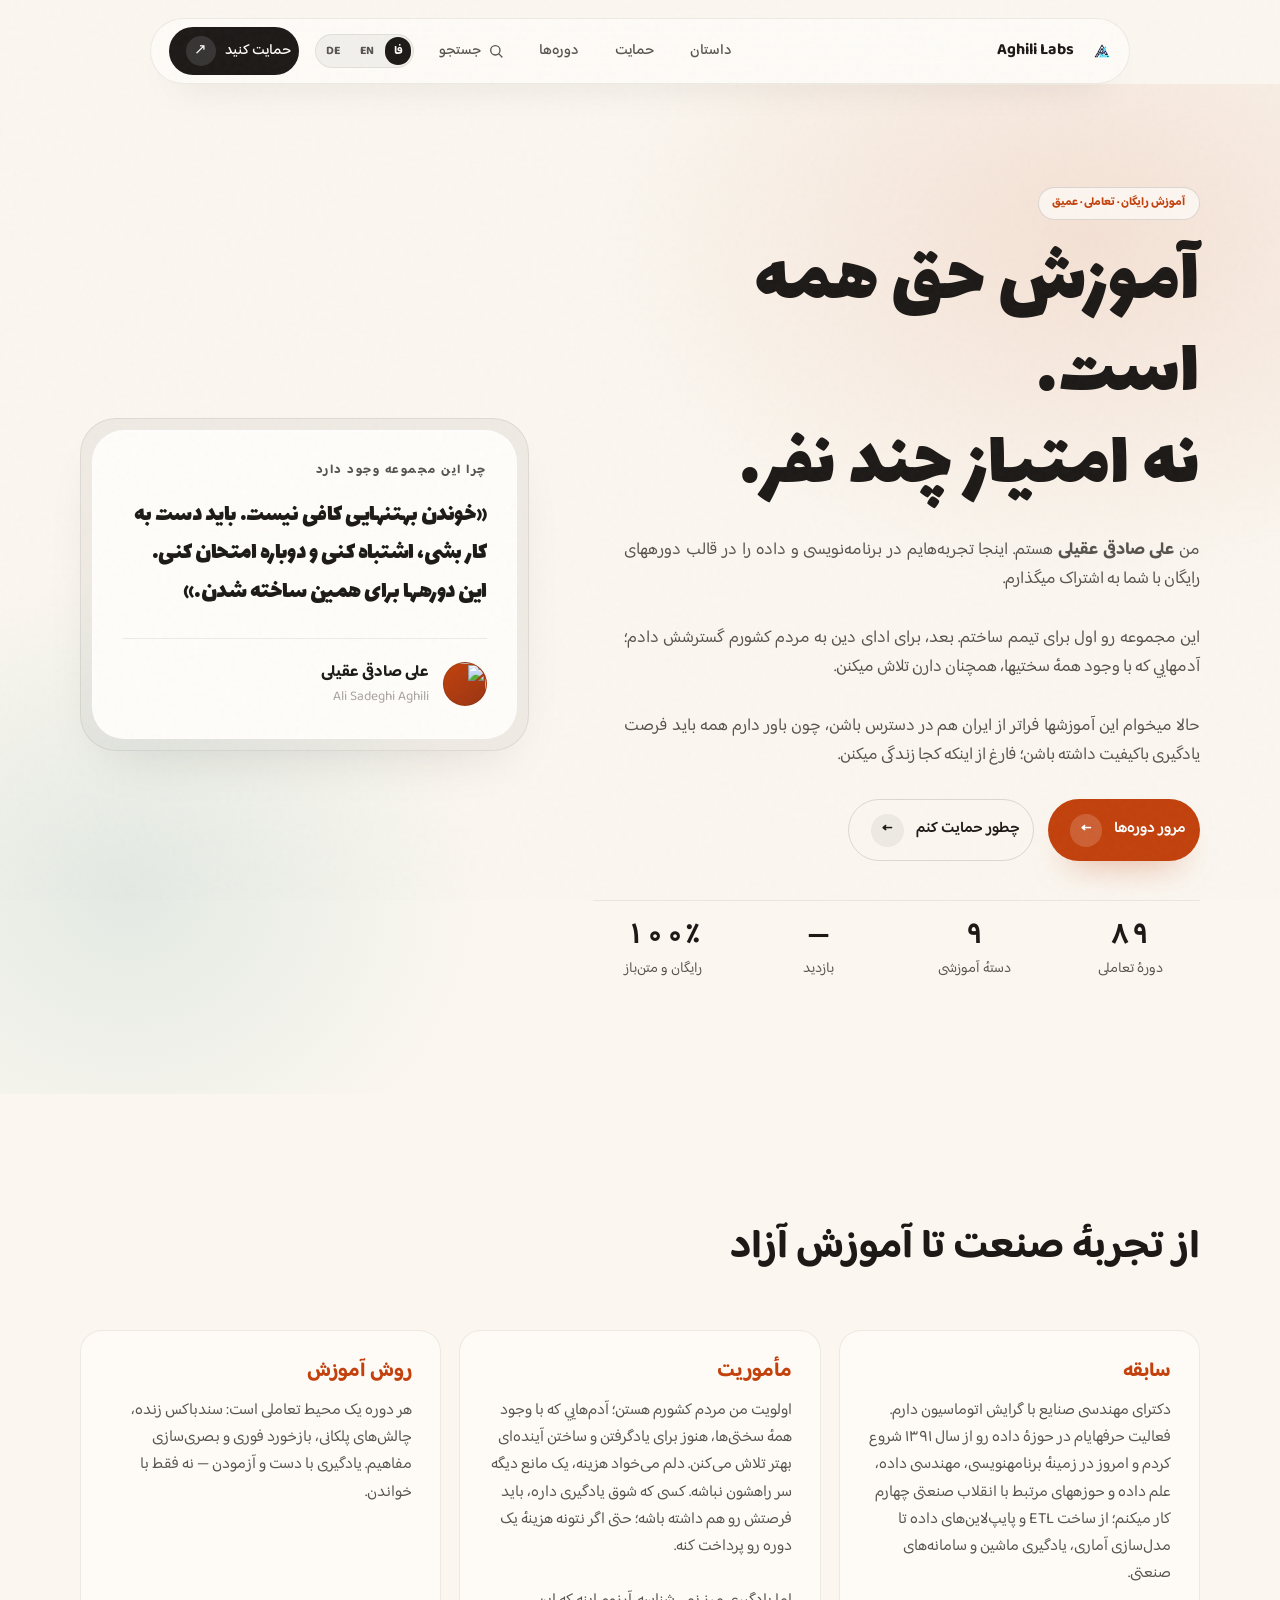
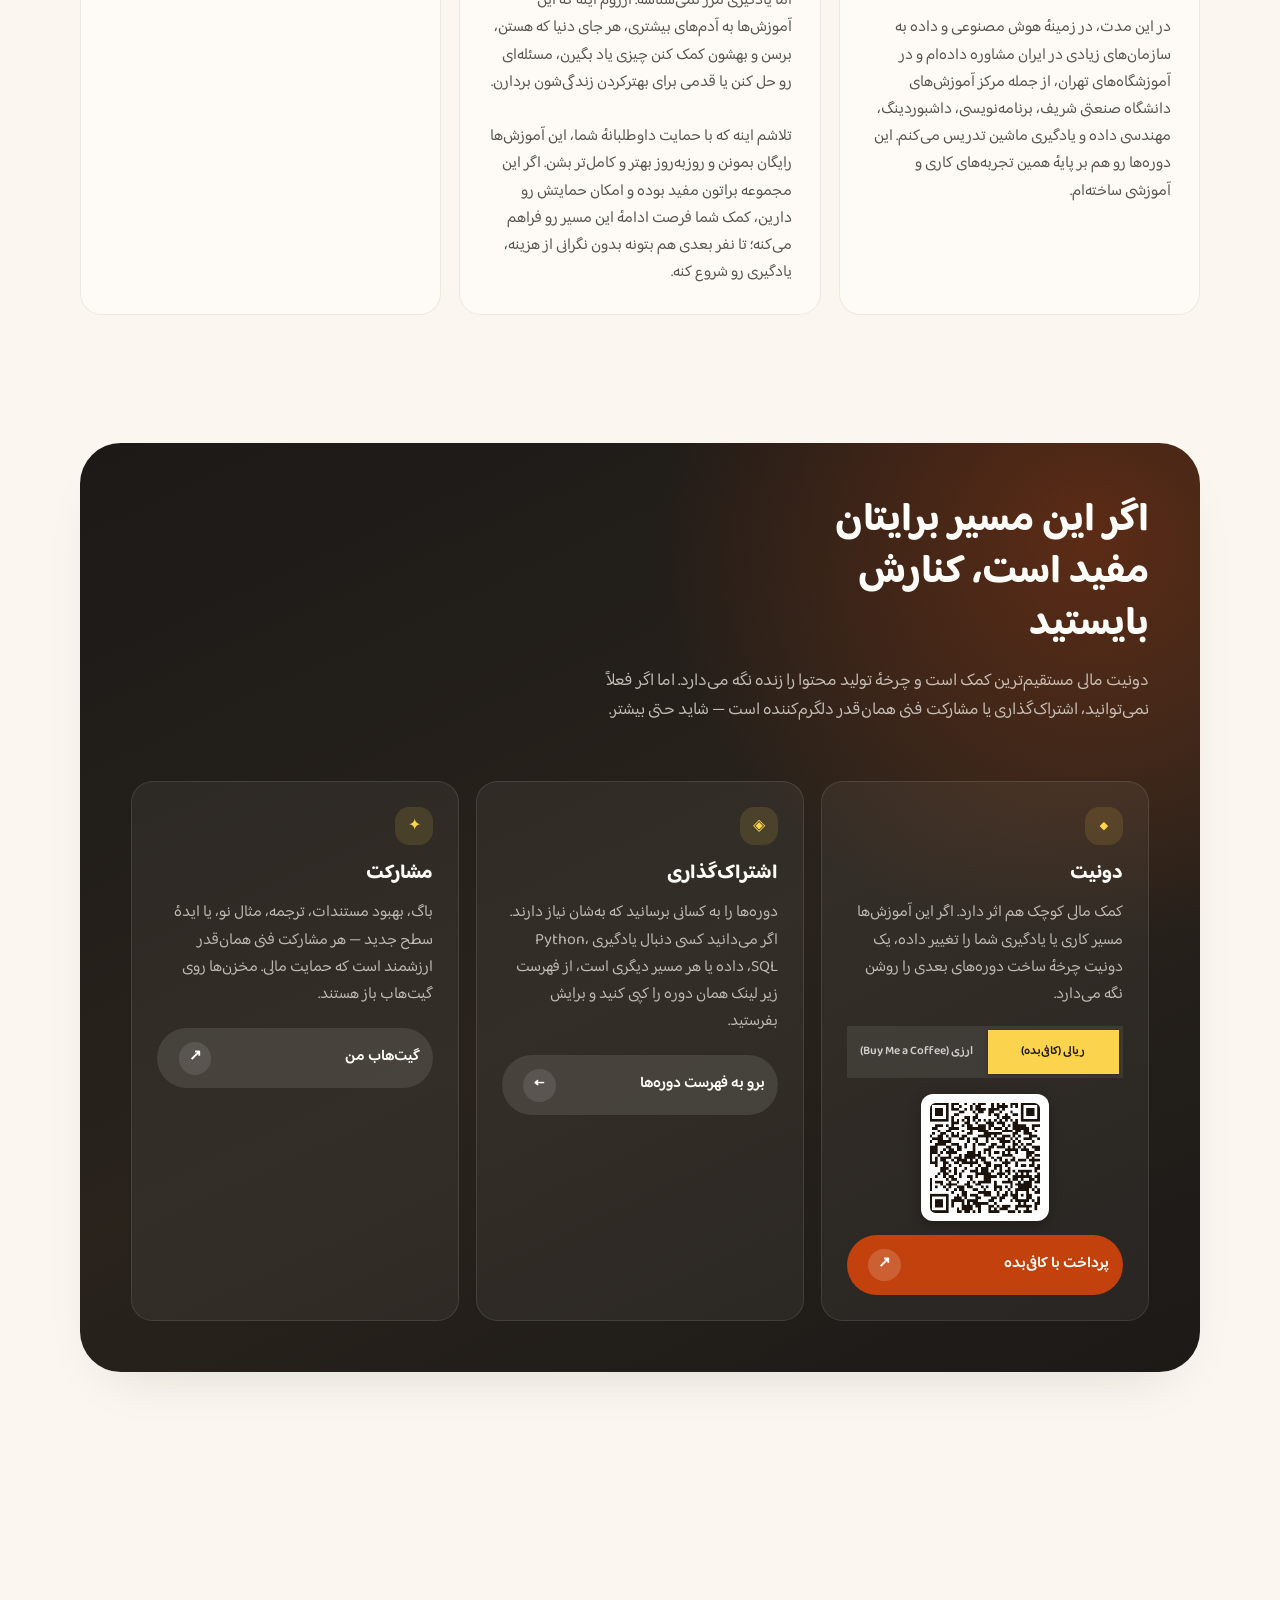
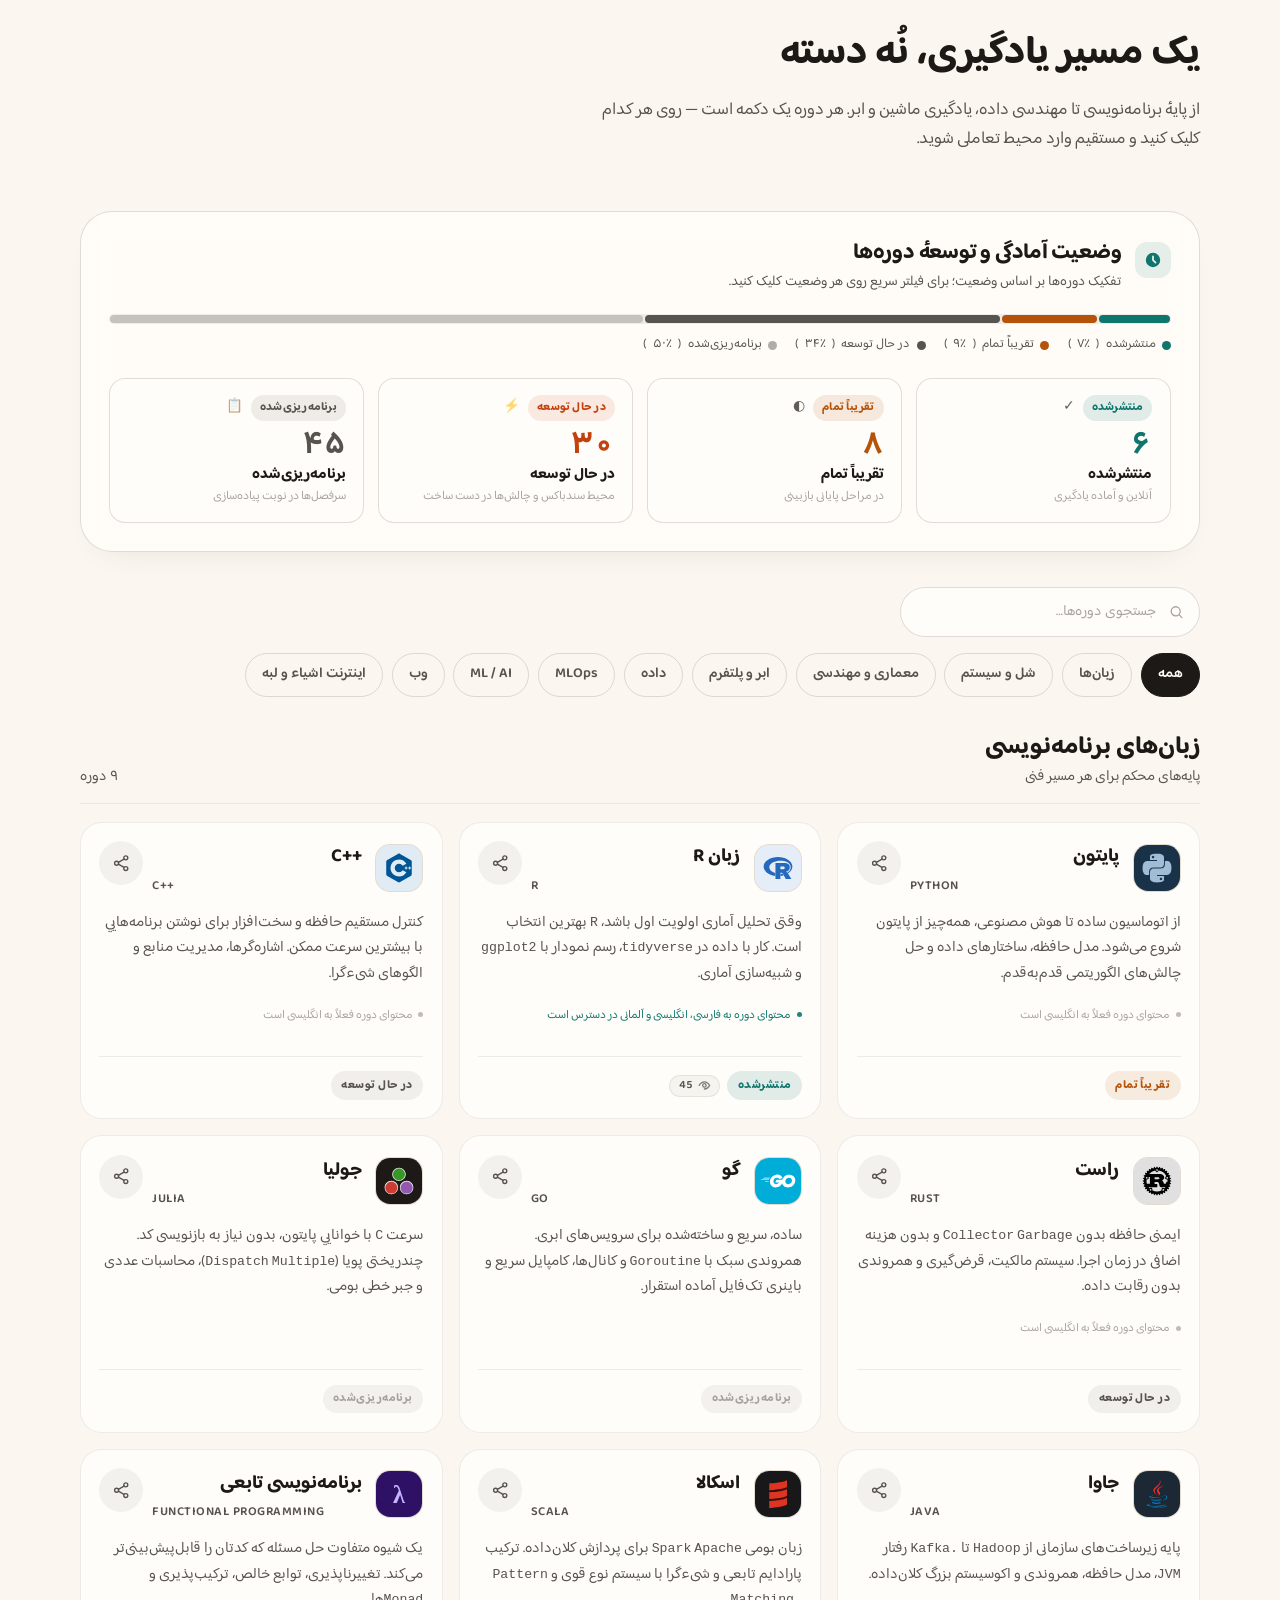
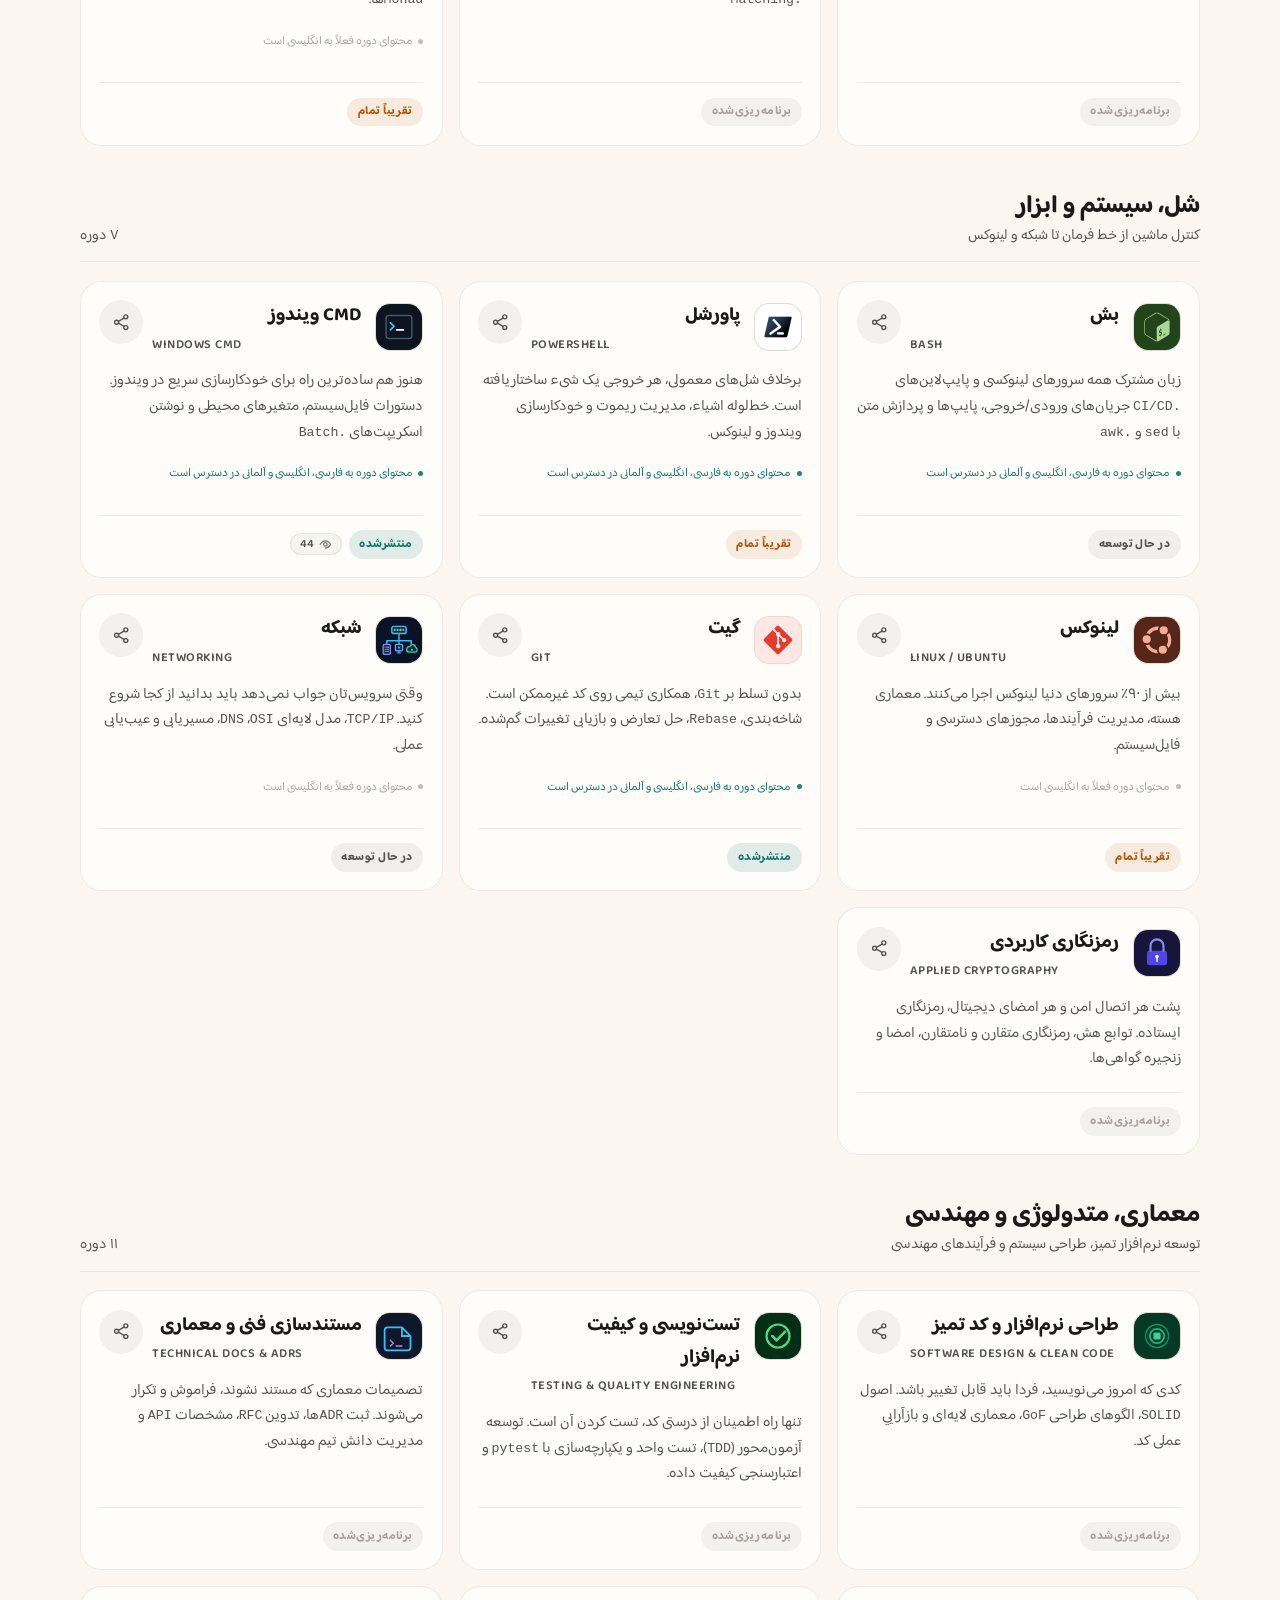
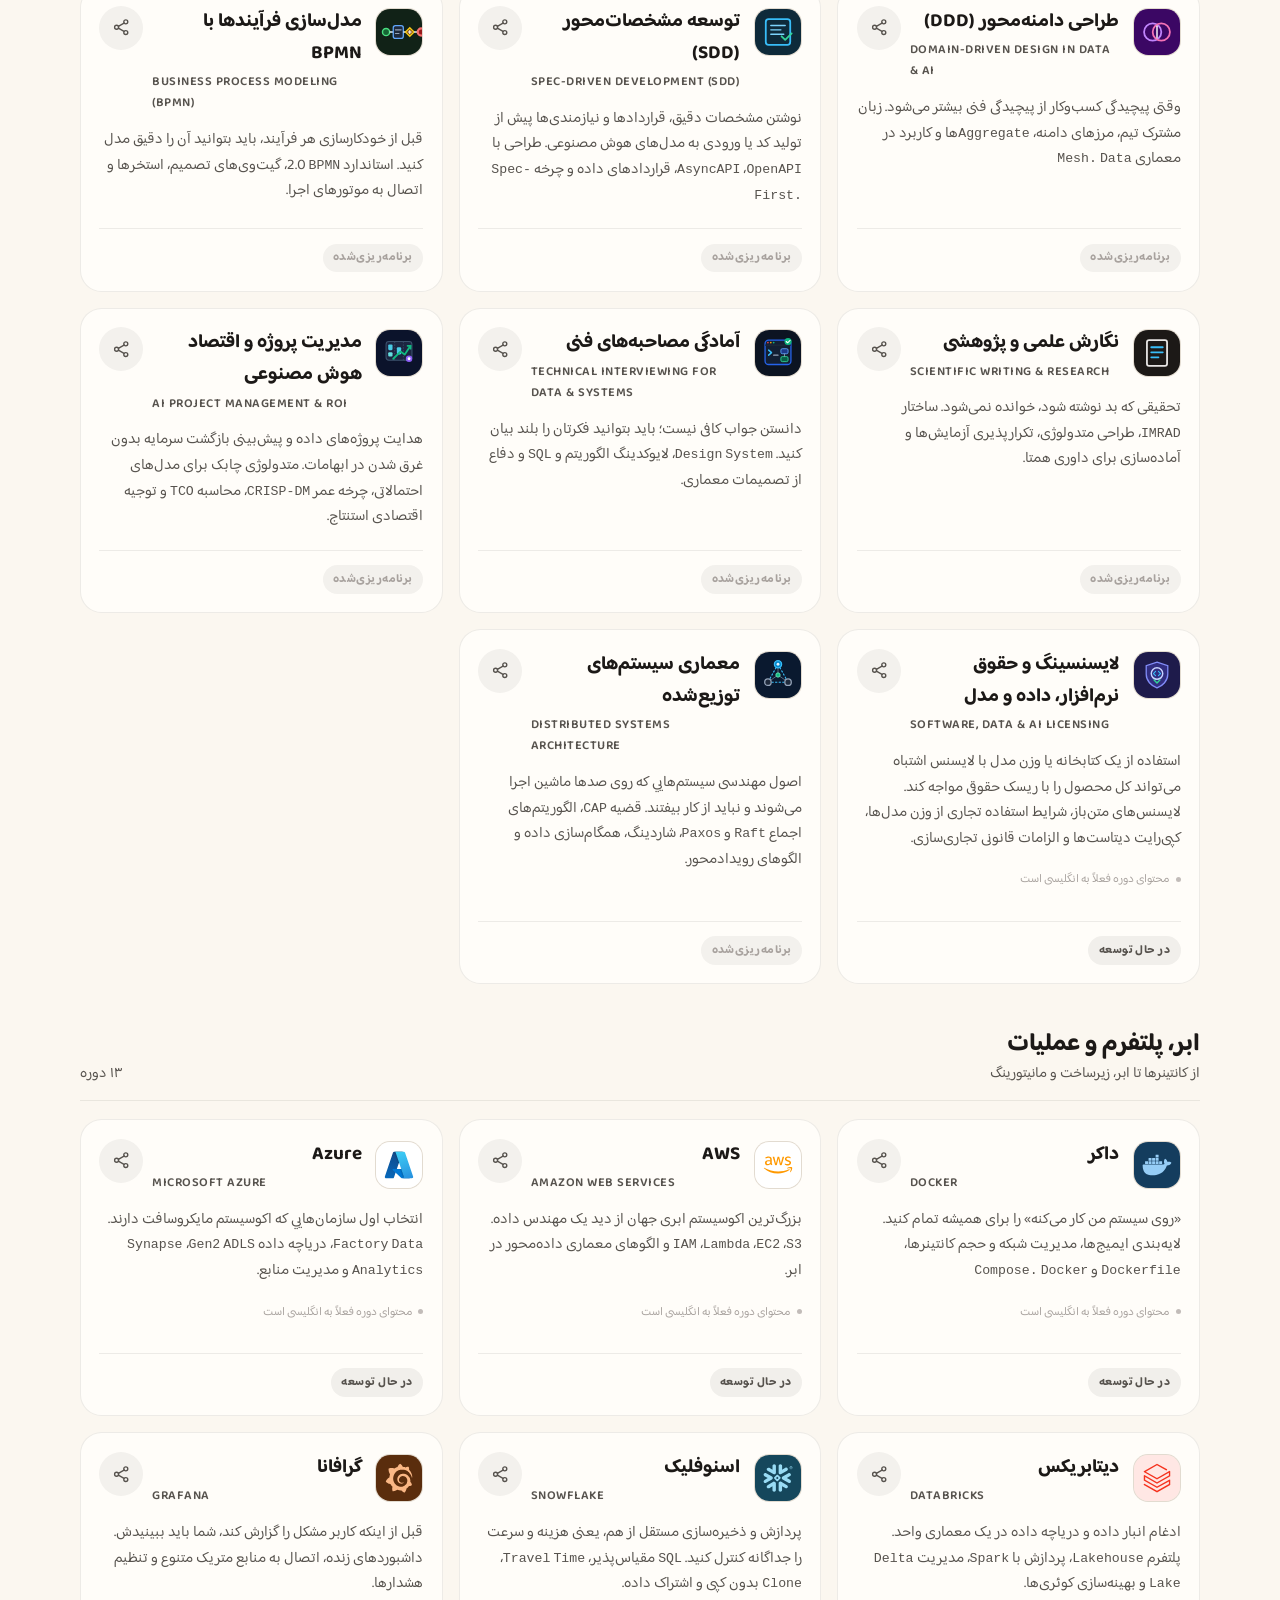
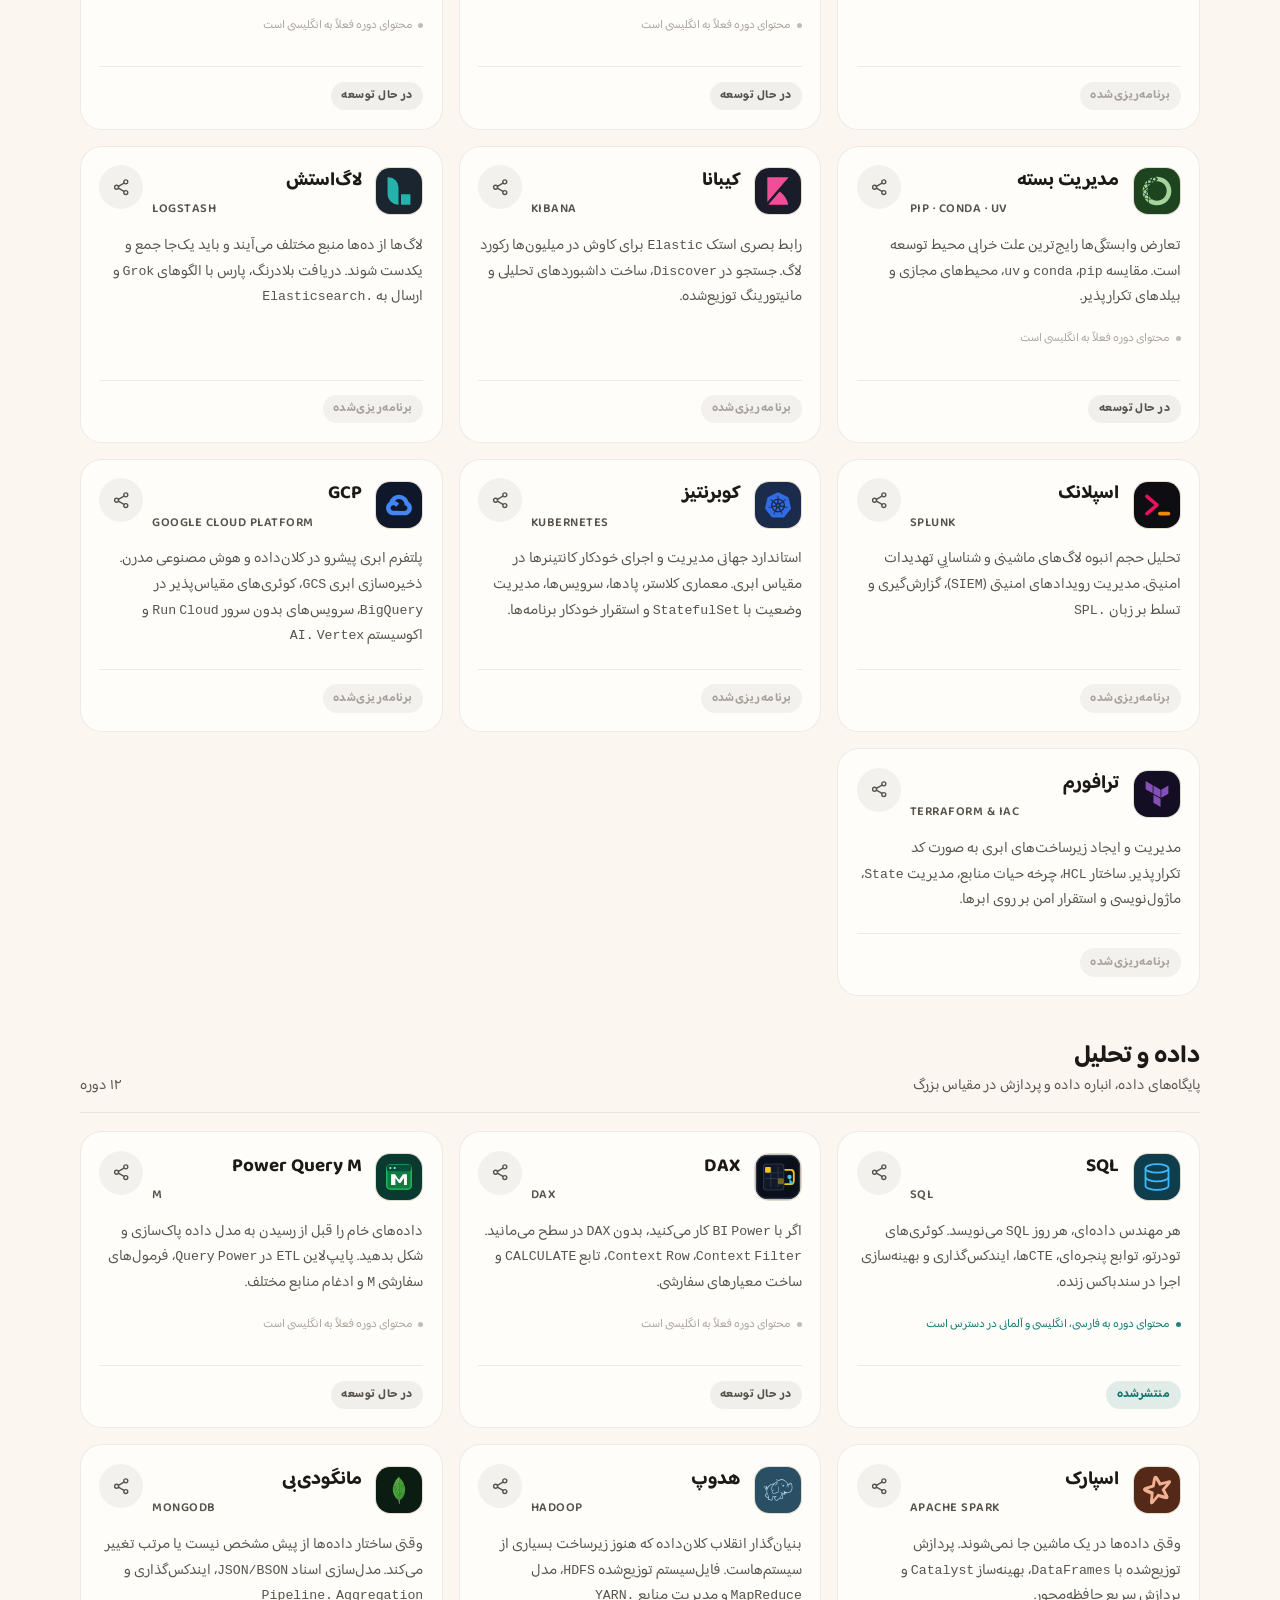
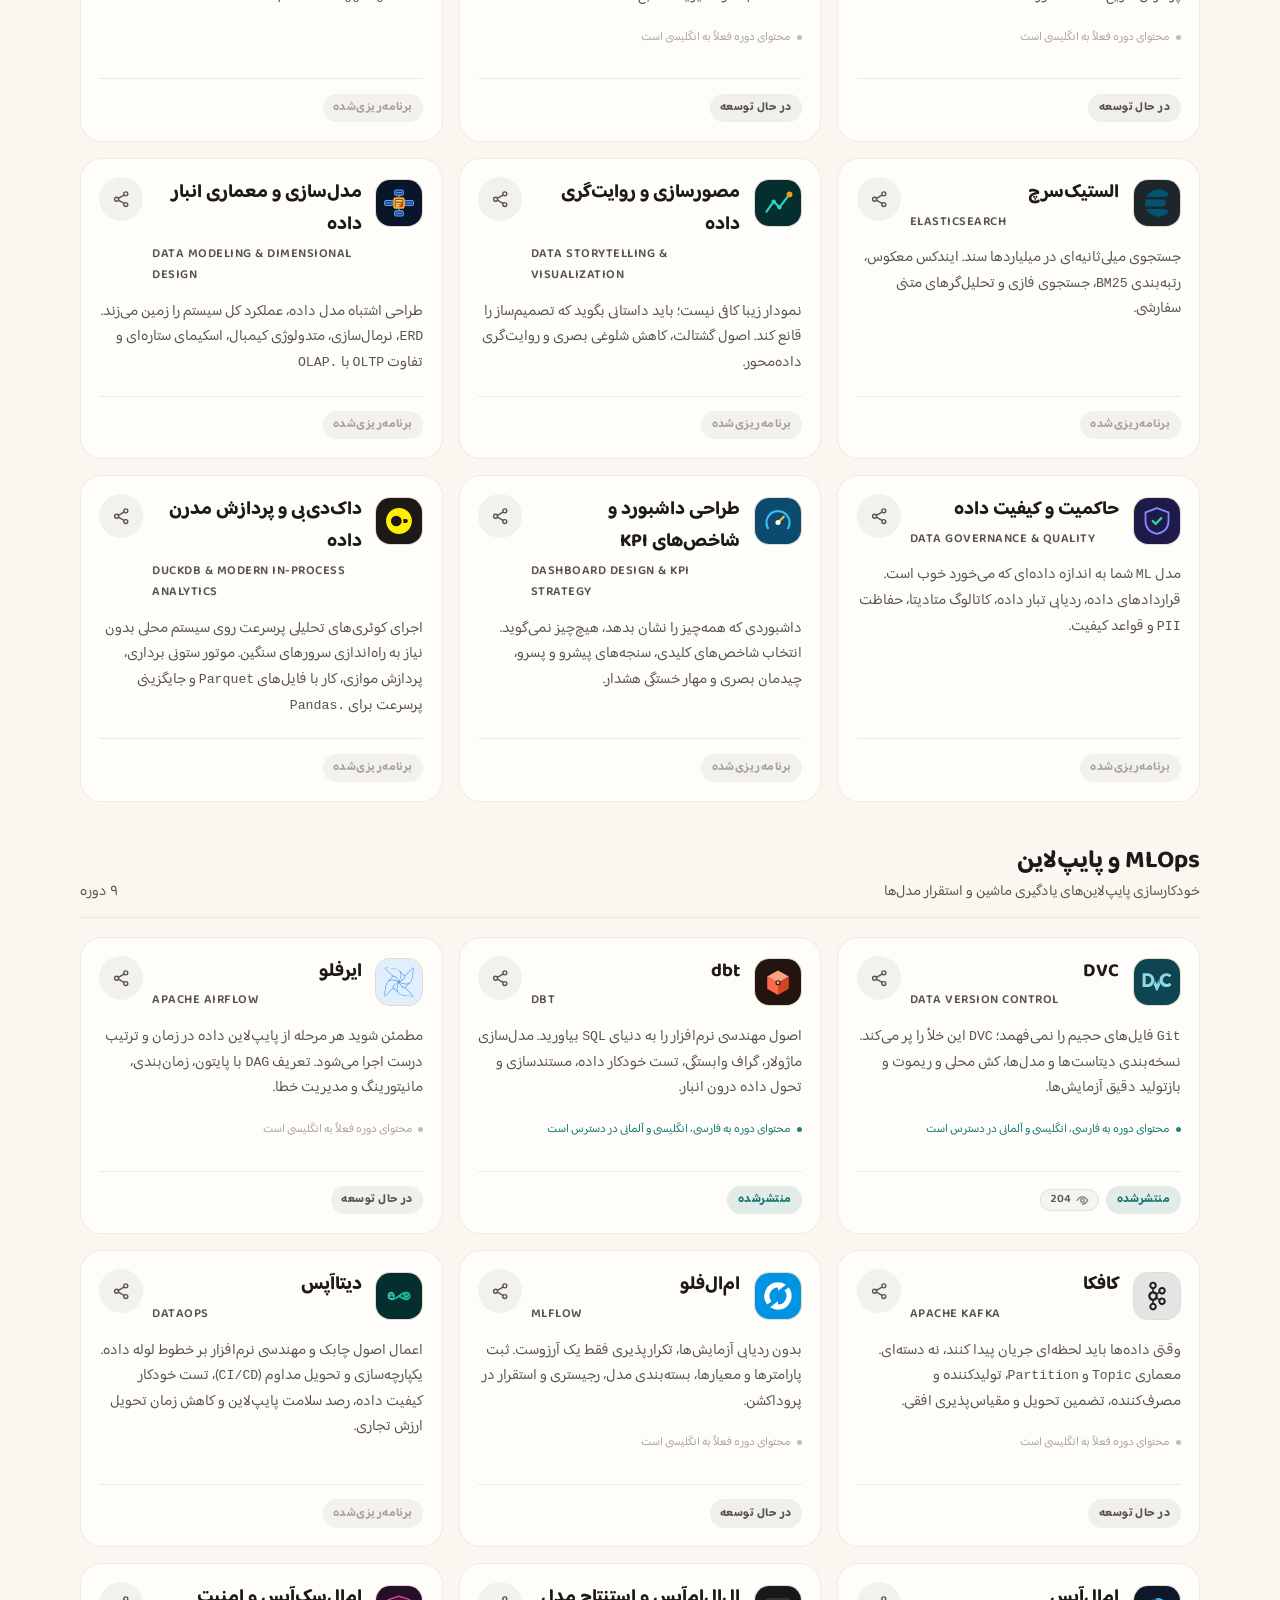
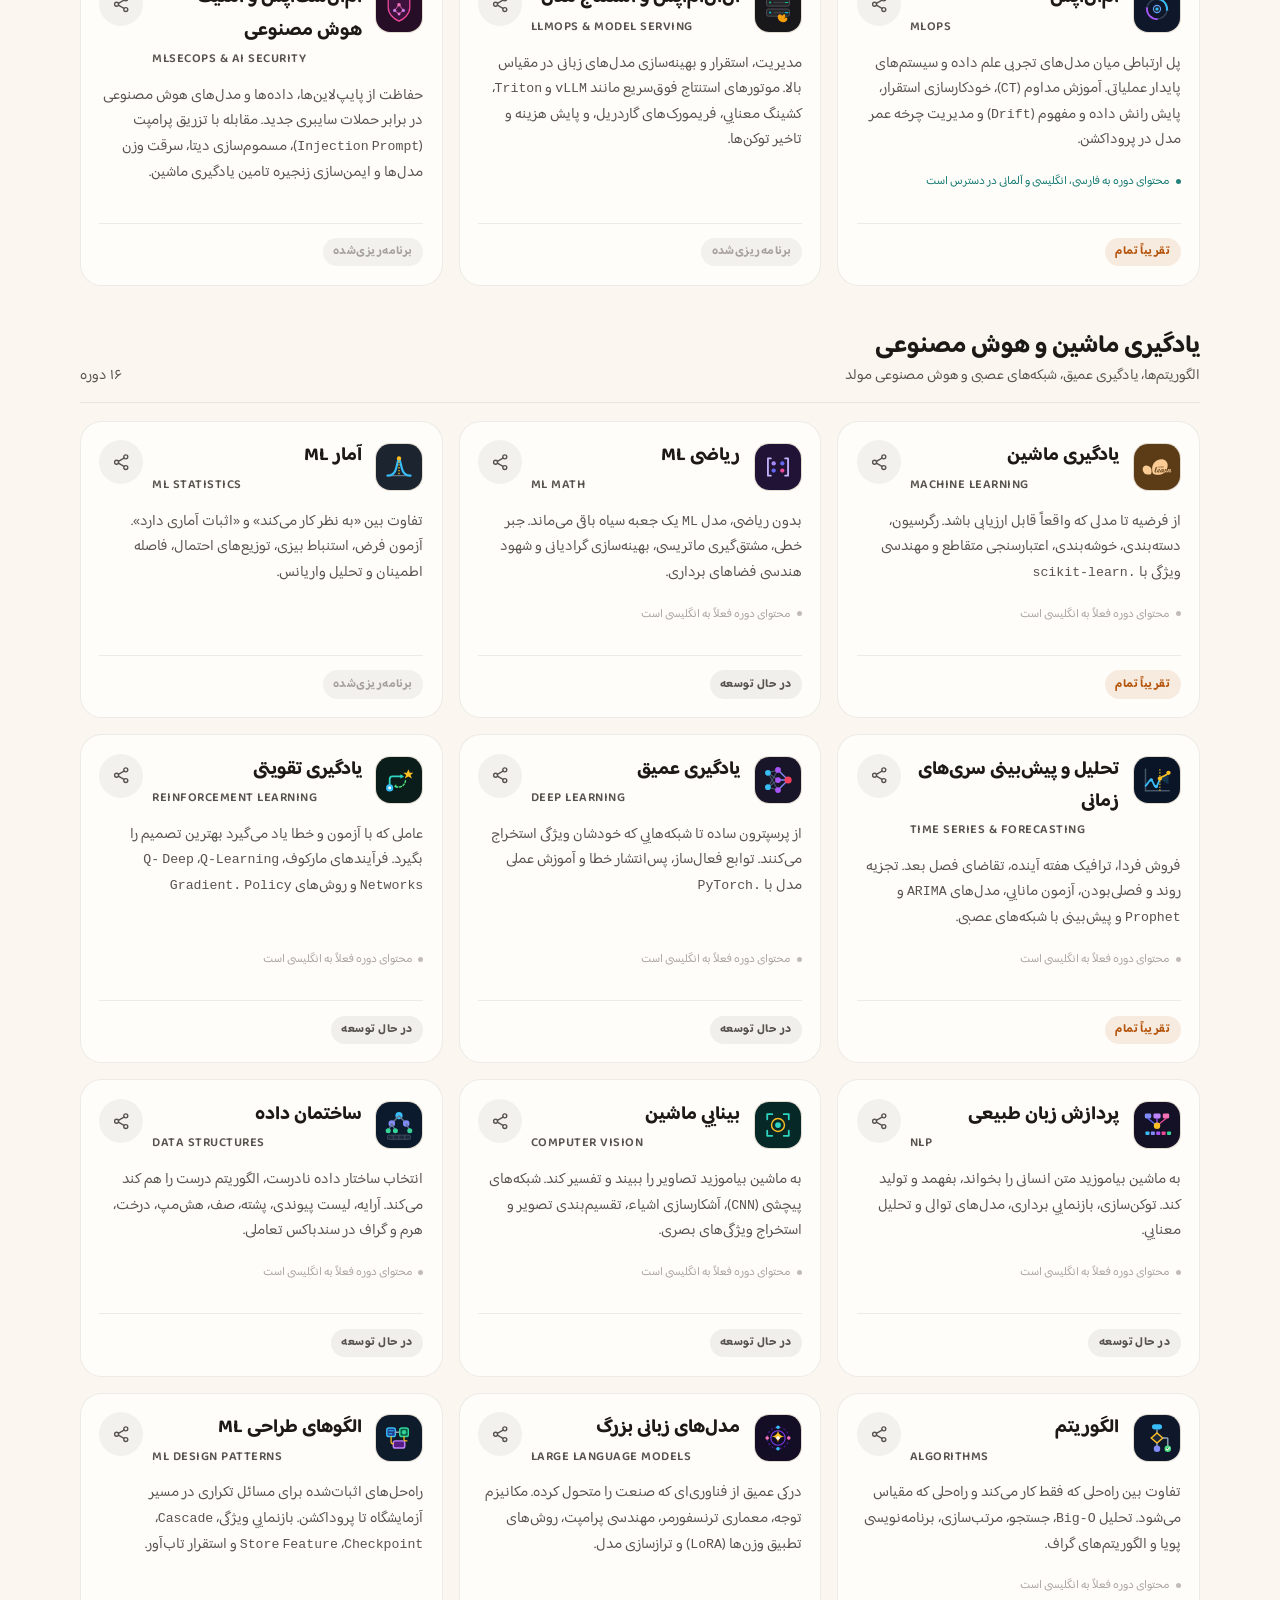
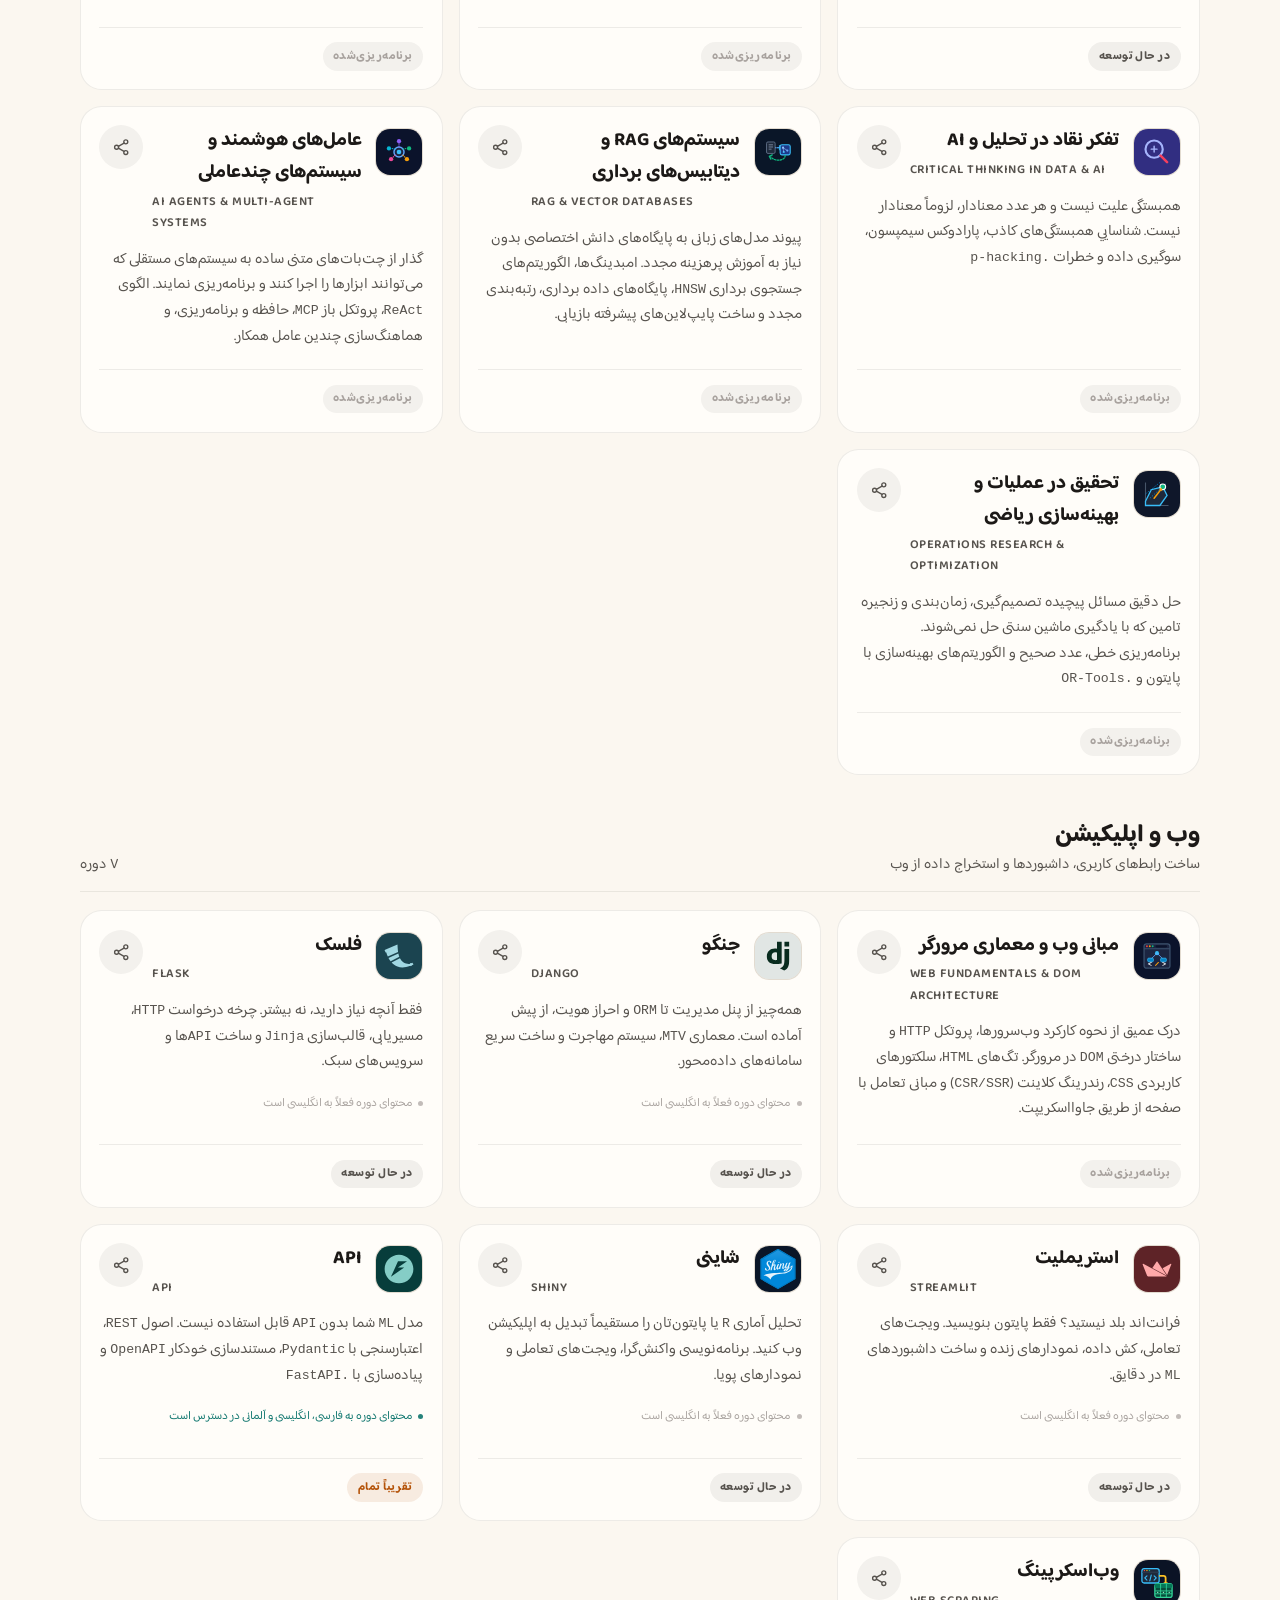
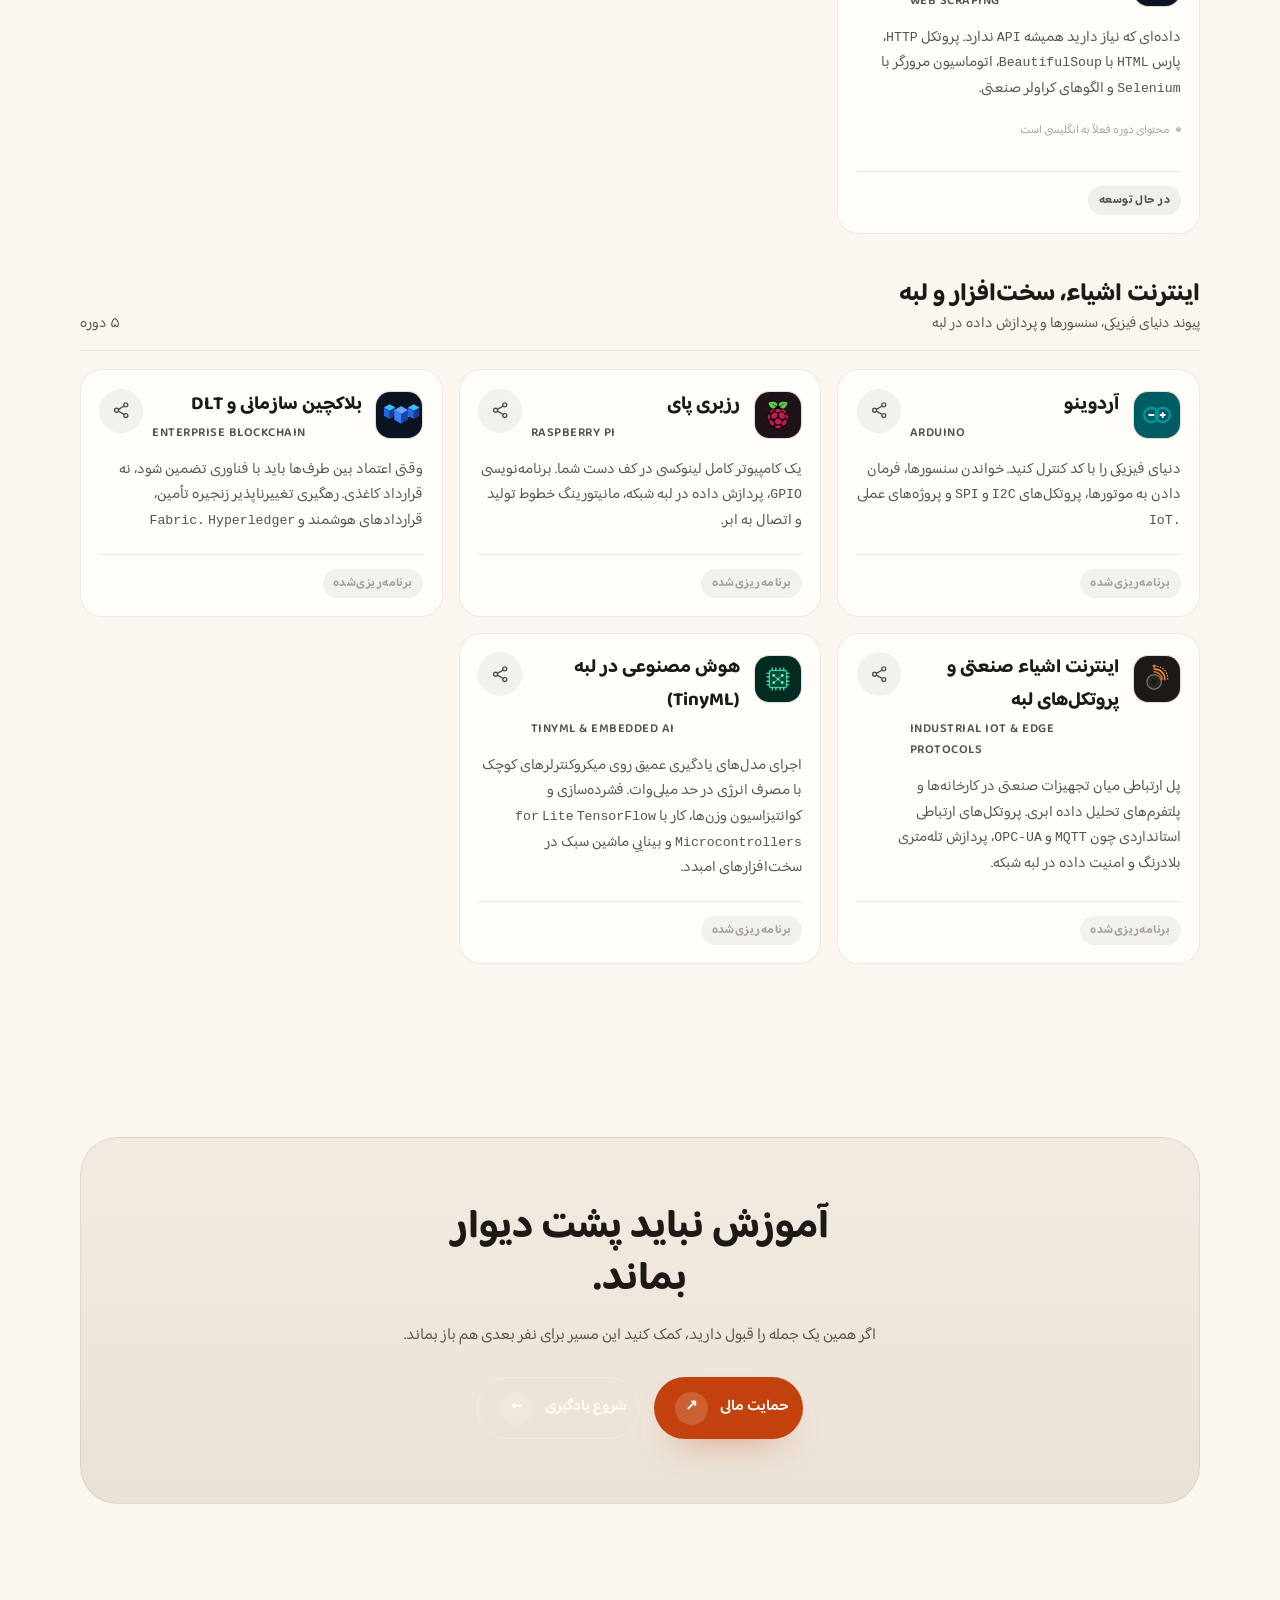
==== commit c83f86c5: "docs: refine hero introduction opening across languages" ====
--- a/index.html
+++ b/index.html
@@ -73,7 +73,7 @@
               نه امتیاز چند نفر.
             </h1>
             <p class="lede" data-i18n-html="heroLede">
-              من <strong>علی صادقی عقیلی</strong> هستم. اینجا تجربههام در برنامهنویسی و داده رو در قالب دورههای رایگان به اشتراک میذارم.
+              من <strong>علی صادقی عقیلی</strong> هستم. اینجا تجربه‌هایم در برنامه‌نویسی و داده را در قالب دورههای رایگان با شما به اشتراک میگذارم.
               <br /><br />
               این مجموعه رو اول برای تیمم ساختم. بعد، برای ادای دین به مردم کشورم گسترشش دادم؛ آدمهایی که با وجود همهٔ سختیها، همچنان دارن تلاش میکنن.
               <br /><br />
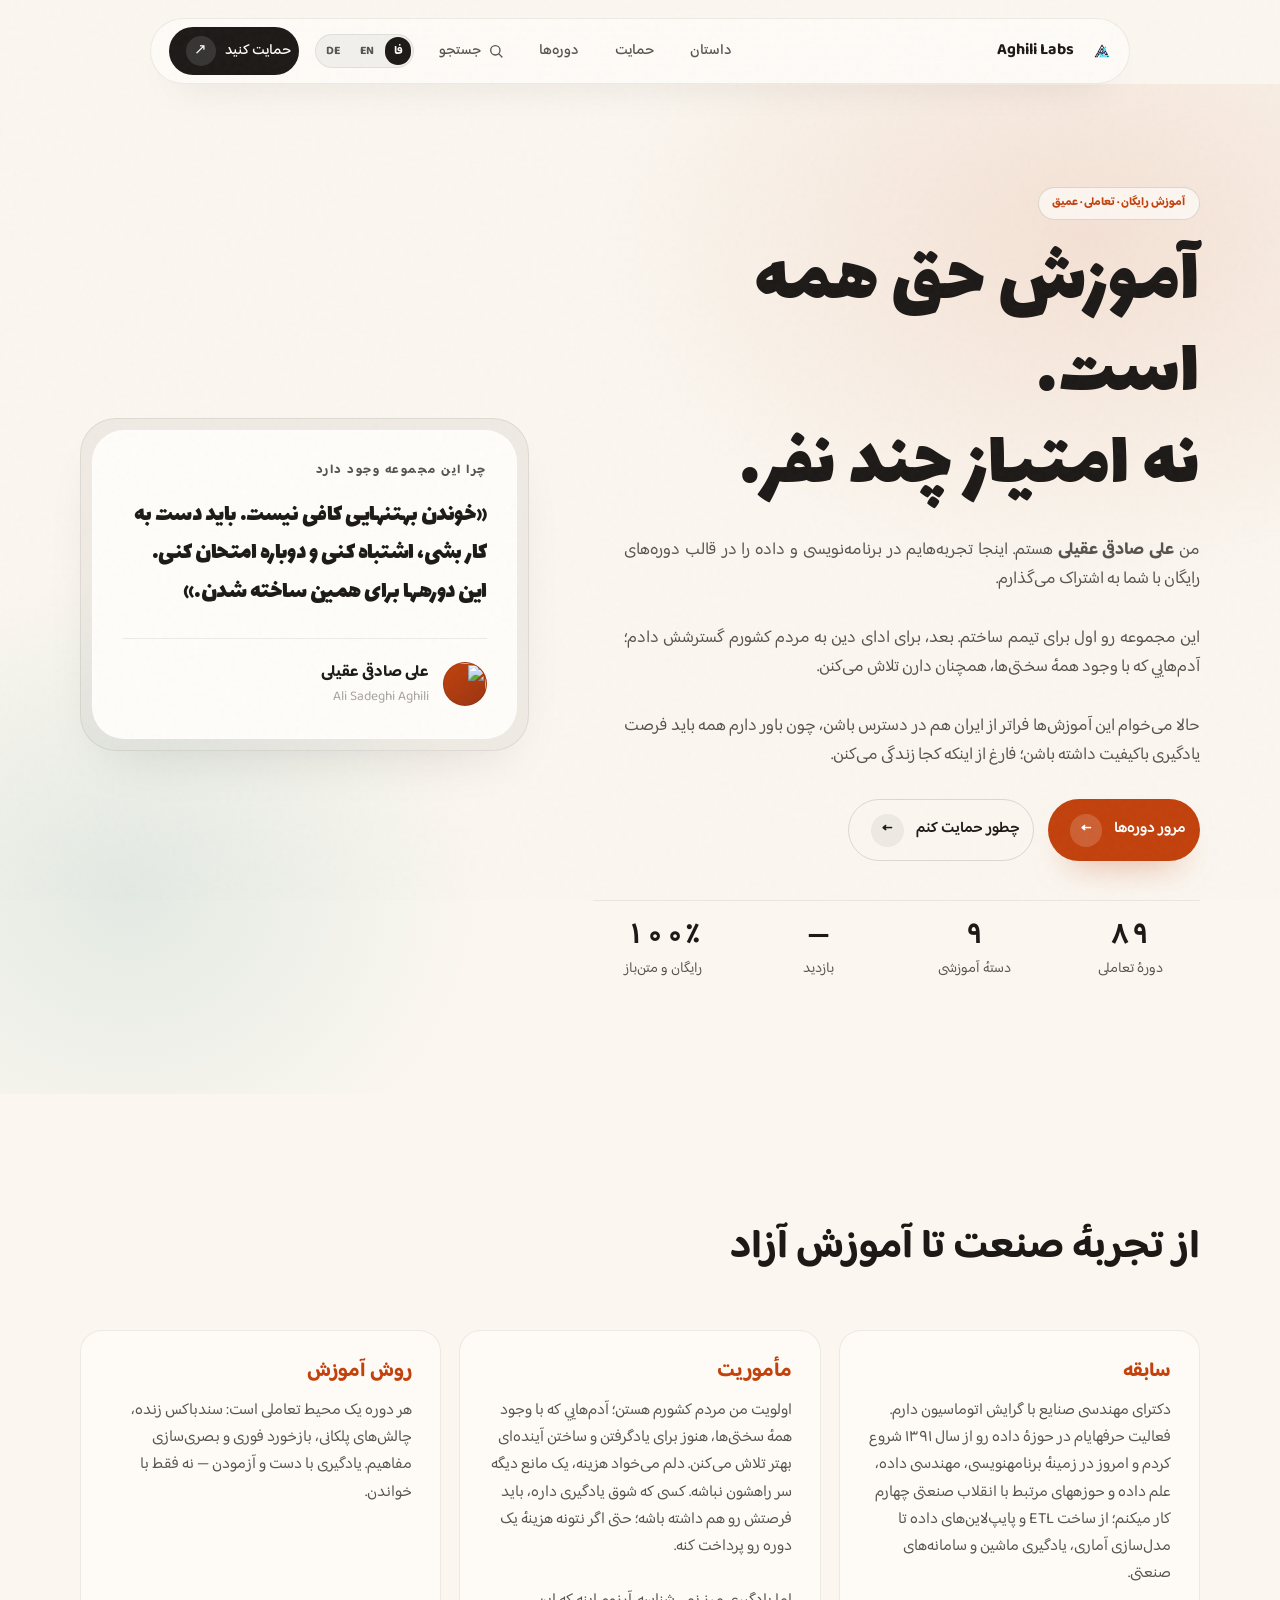
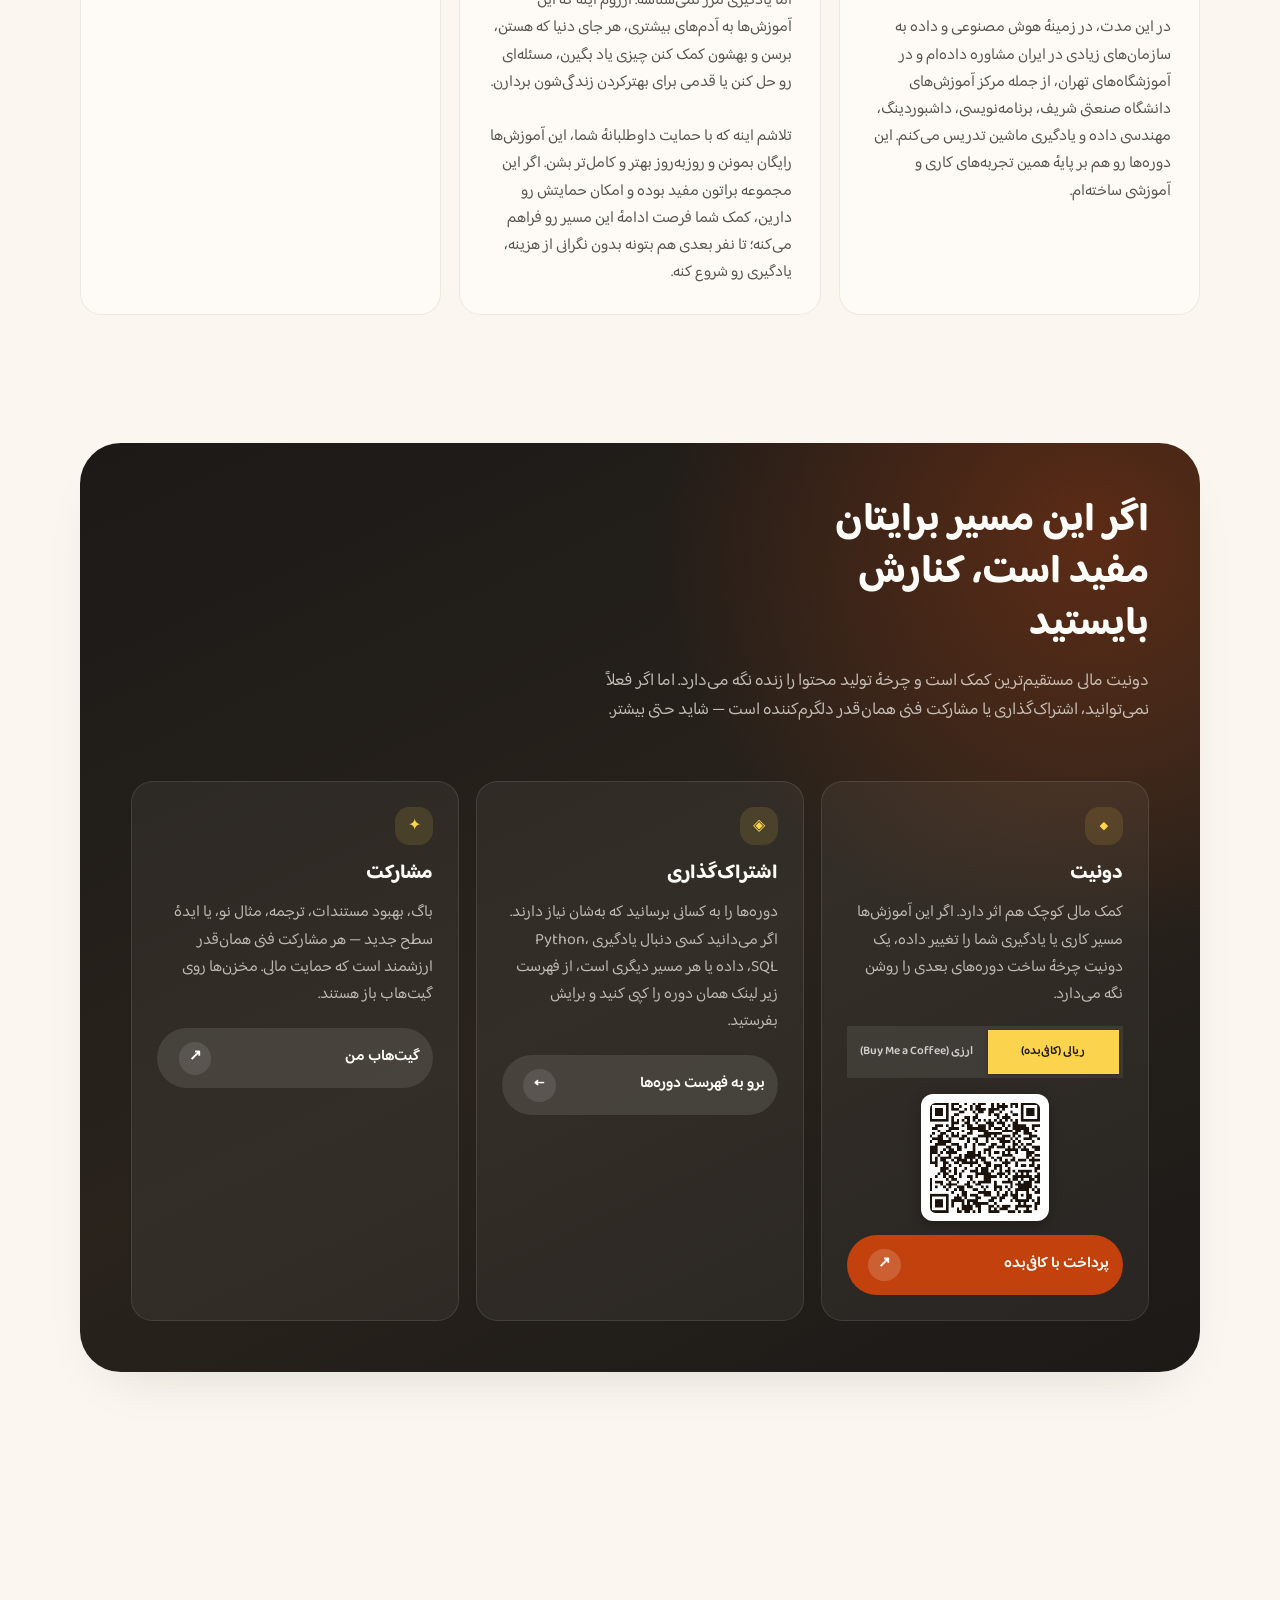
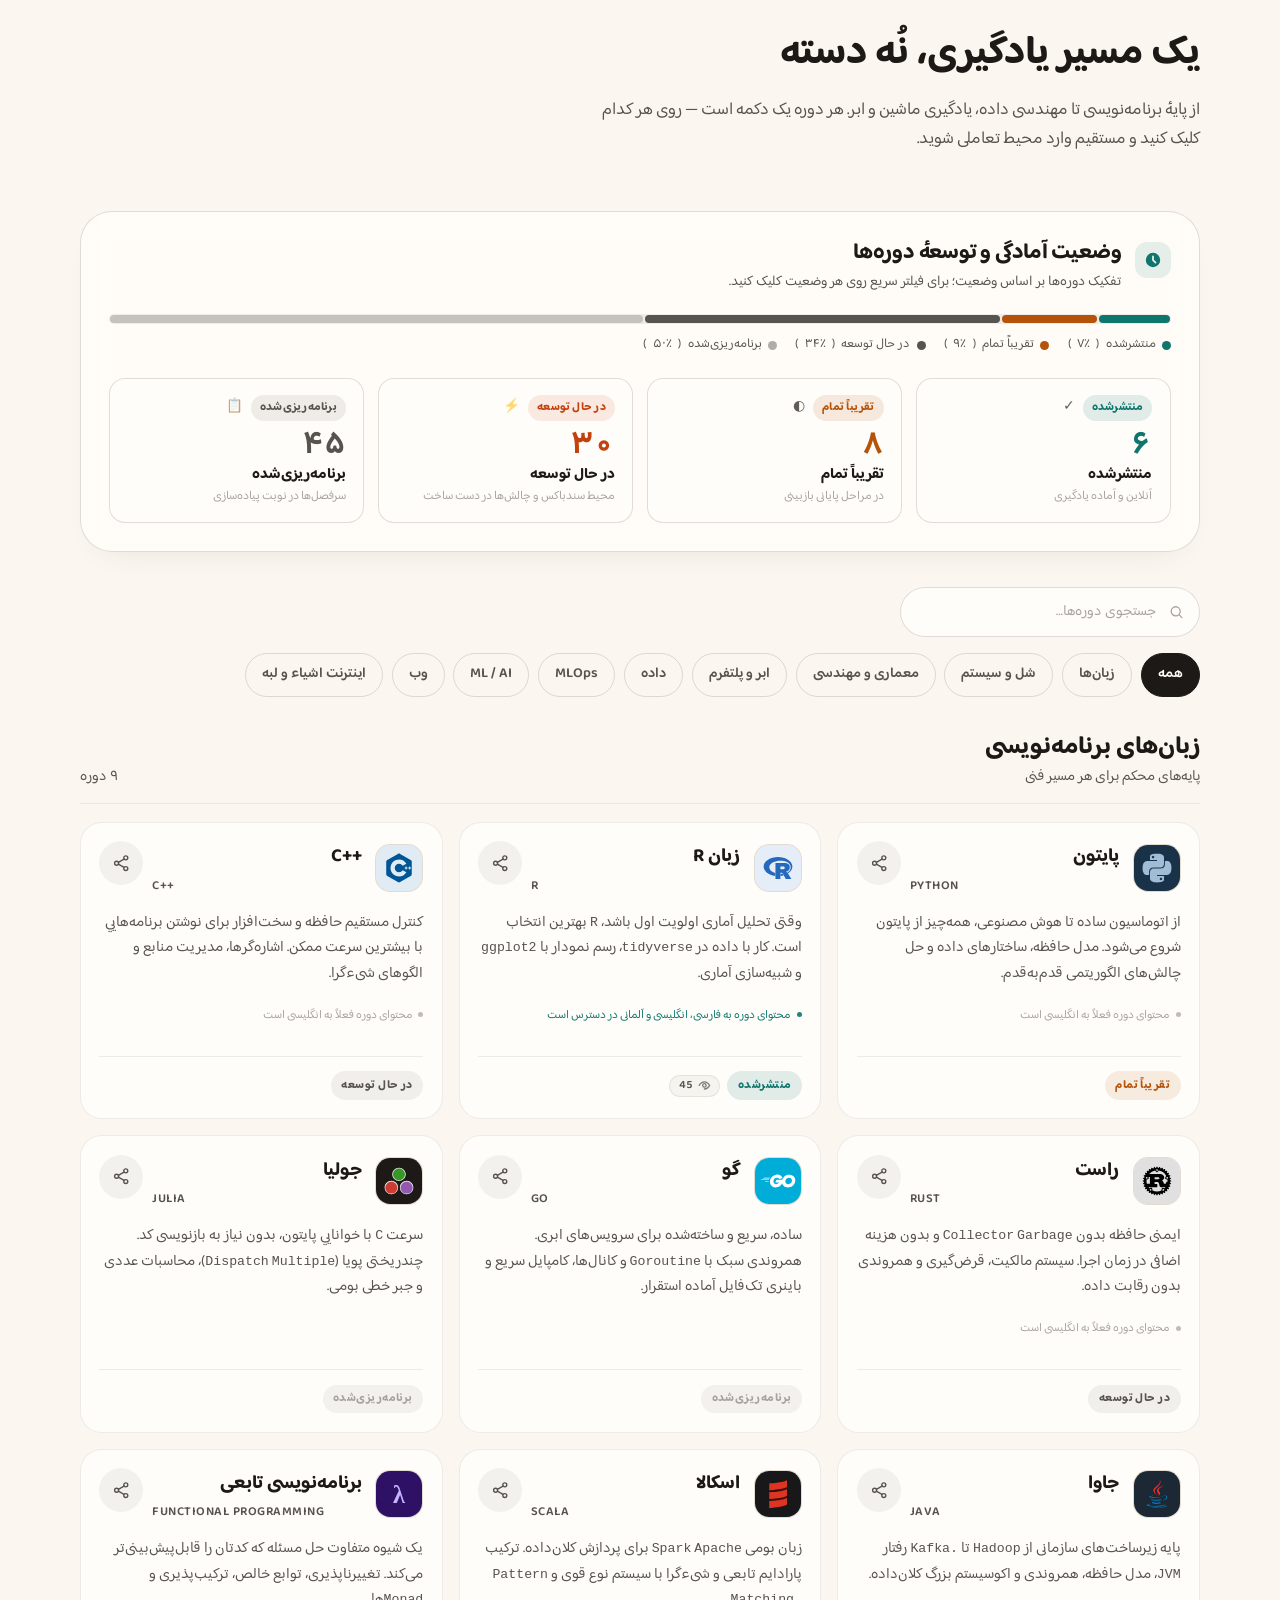
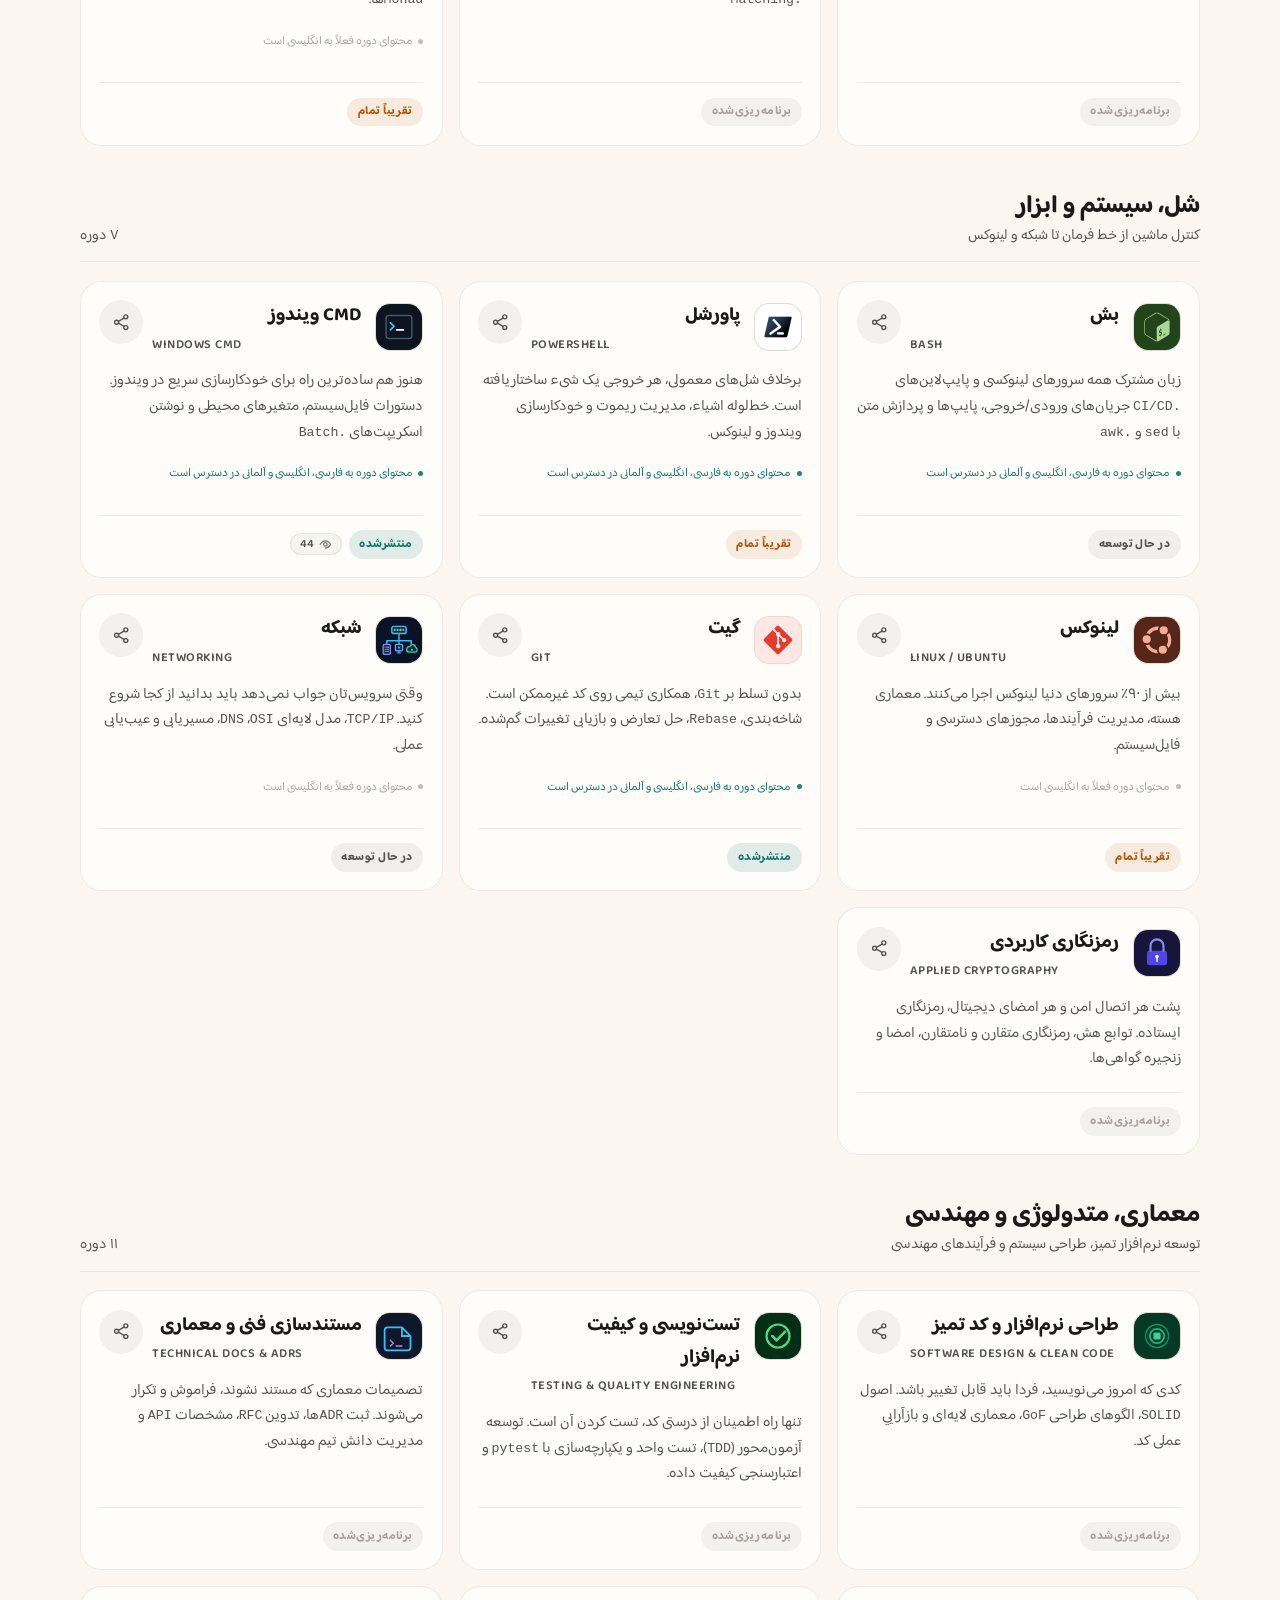
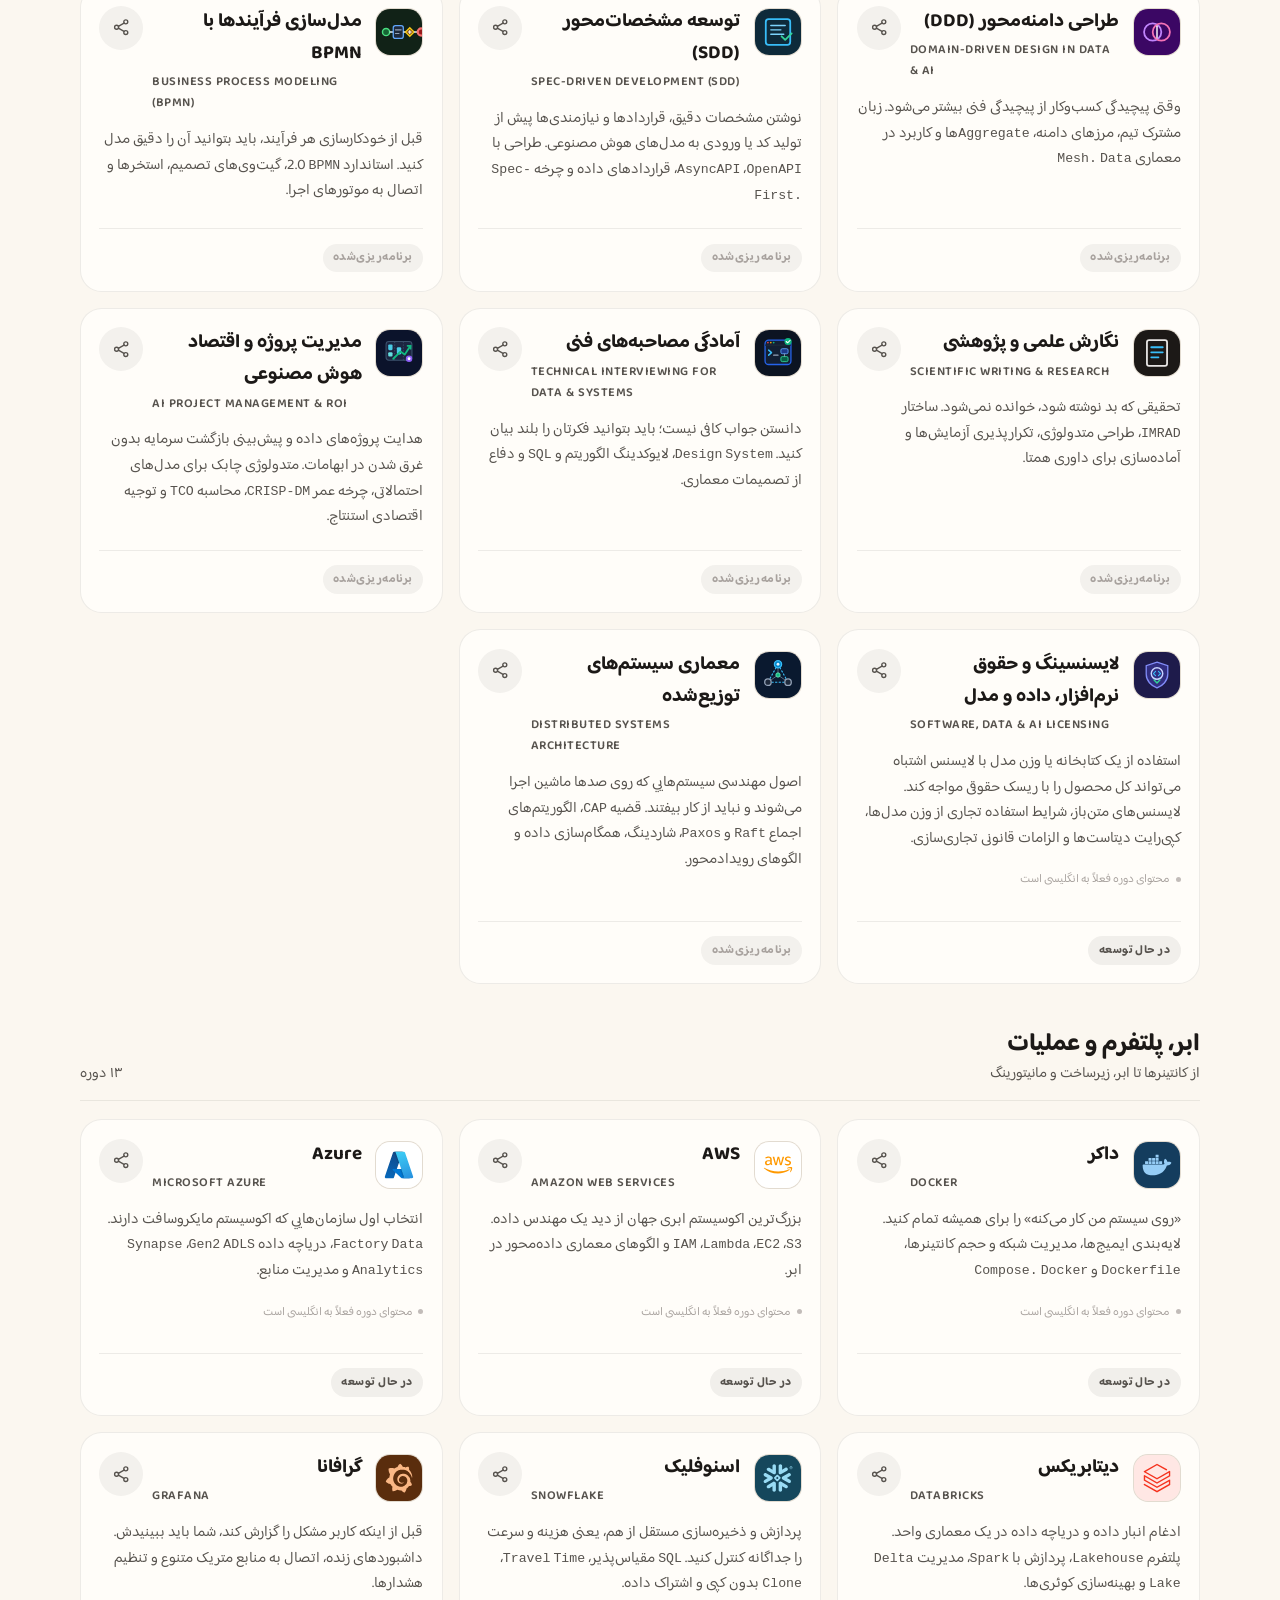
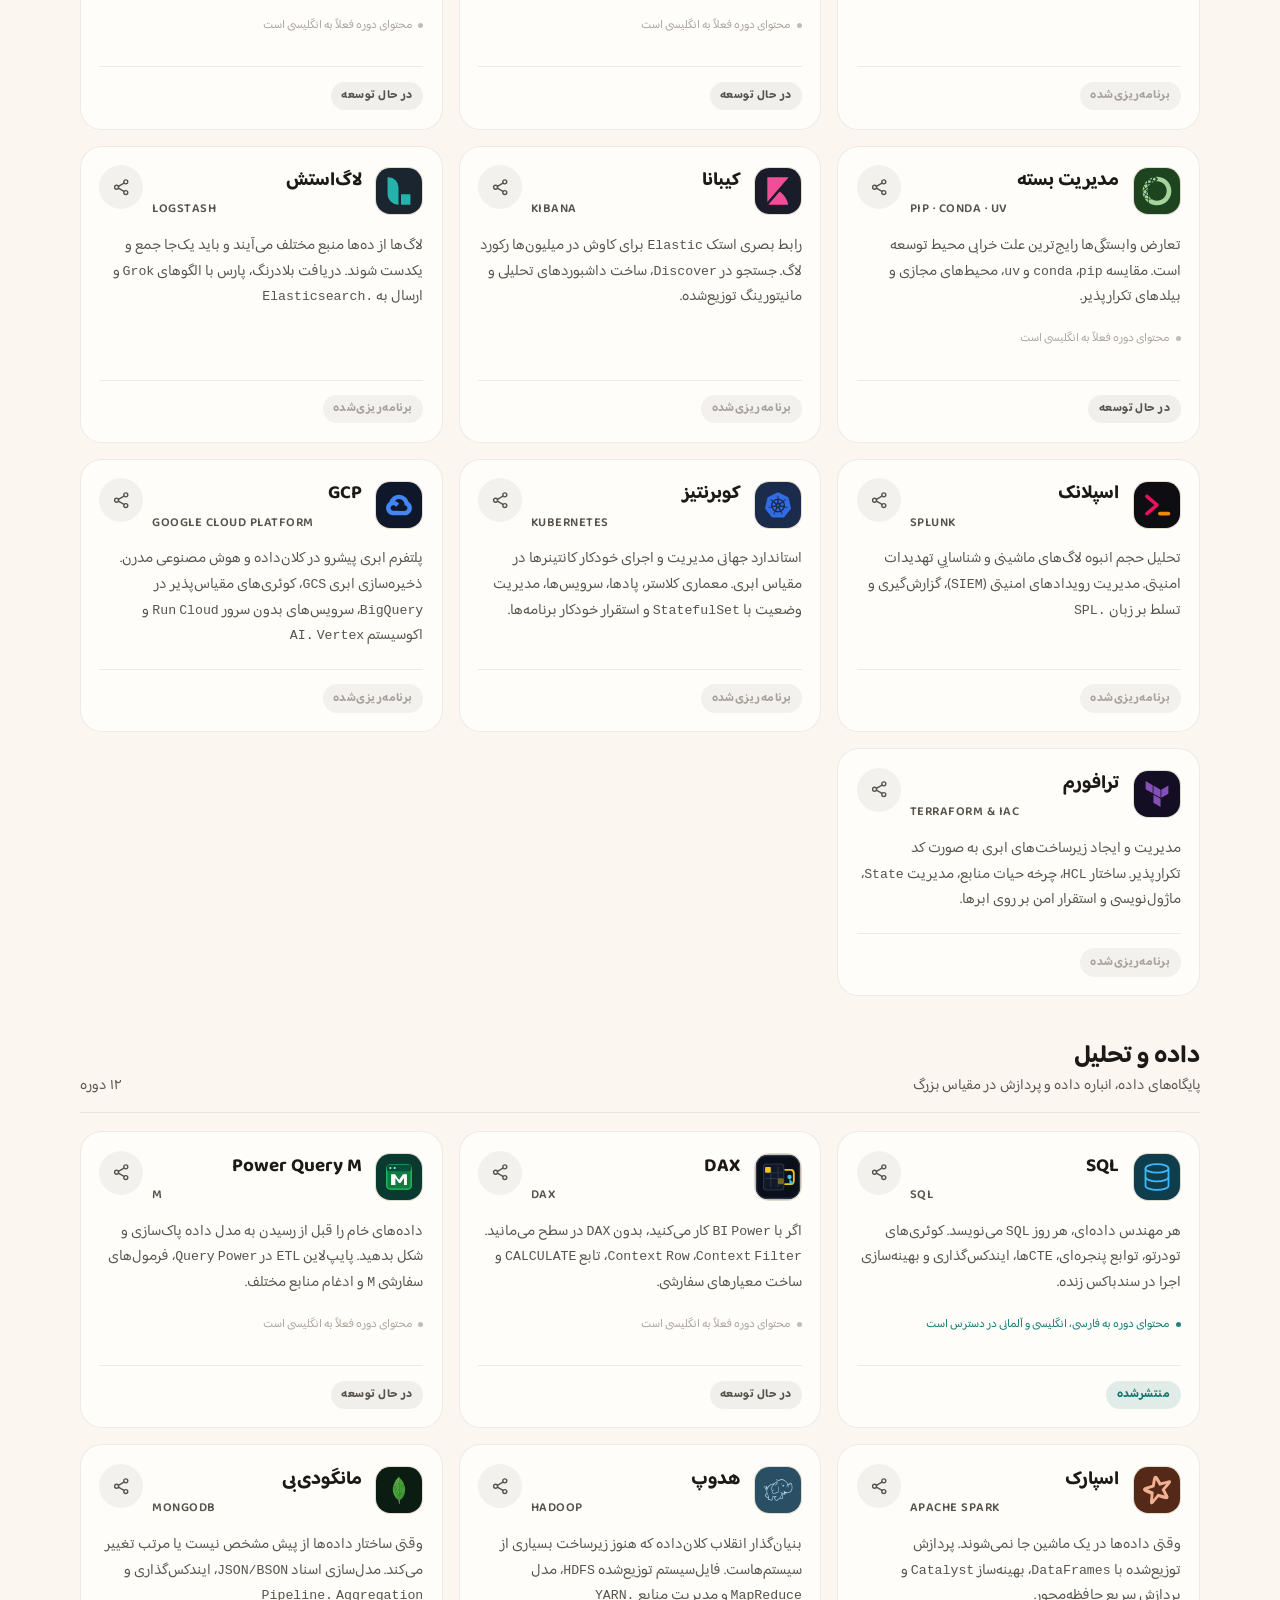
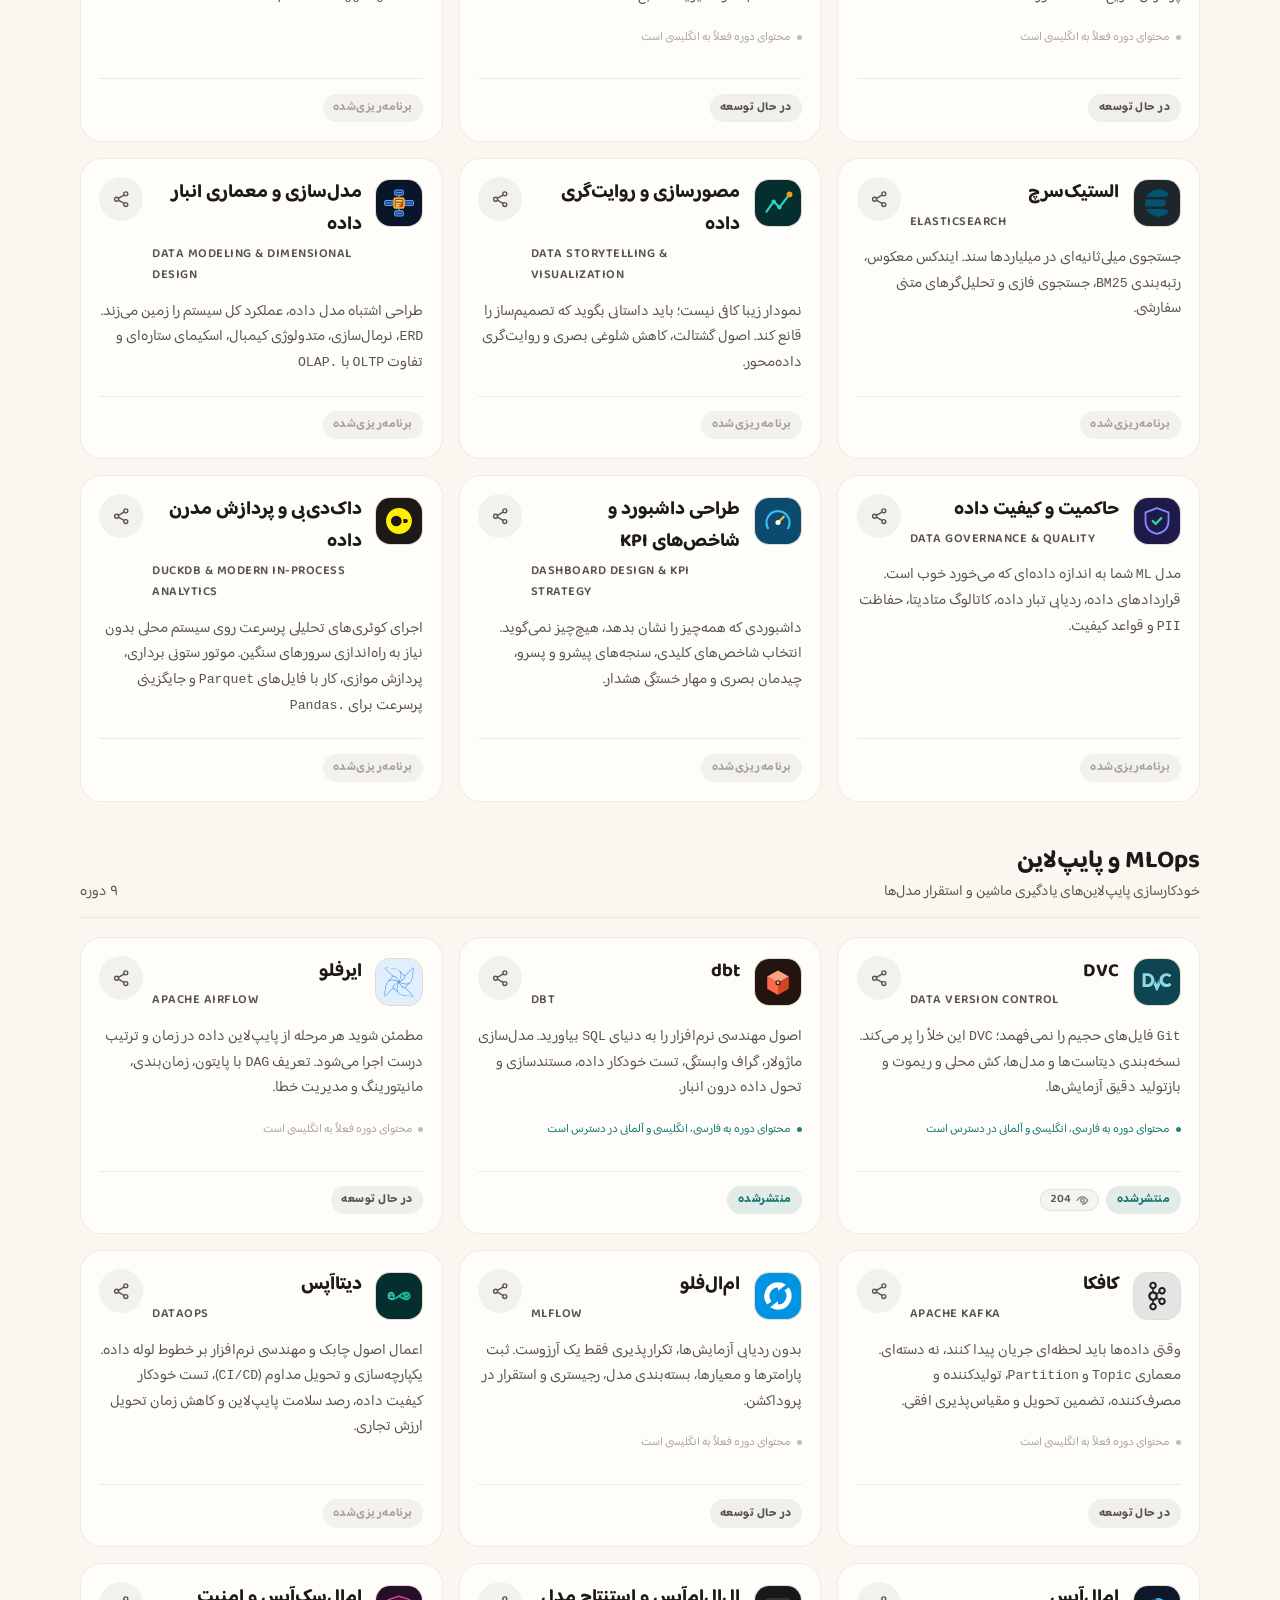
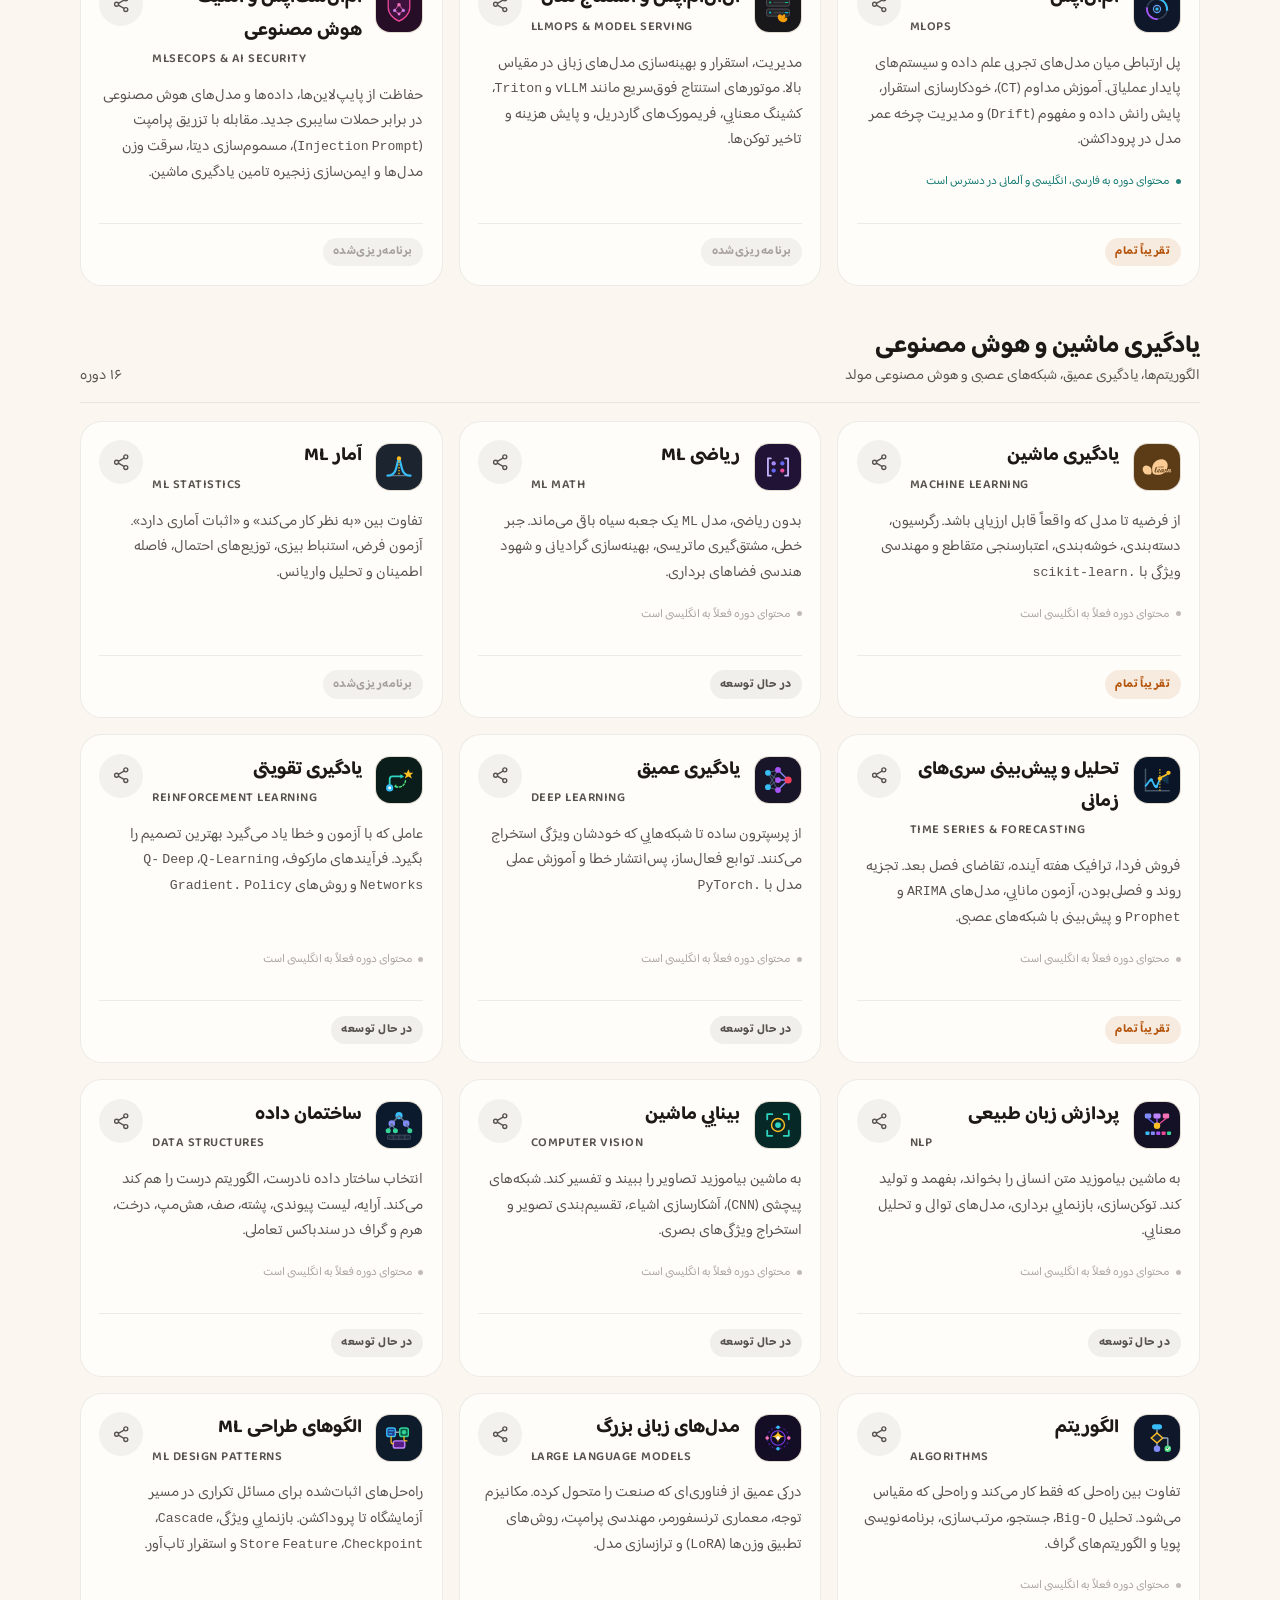
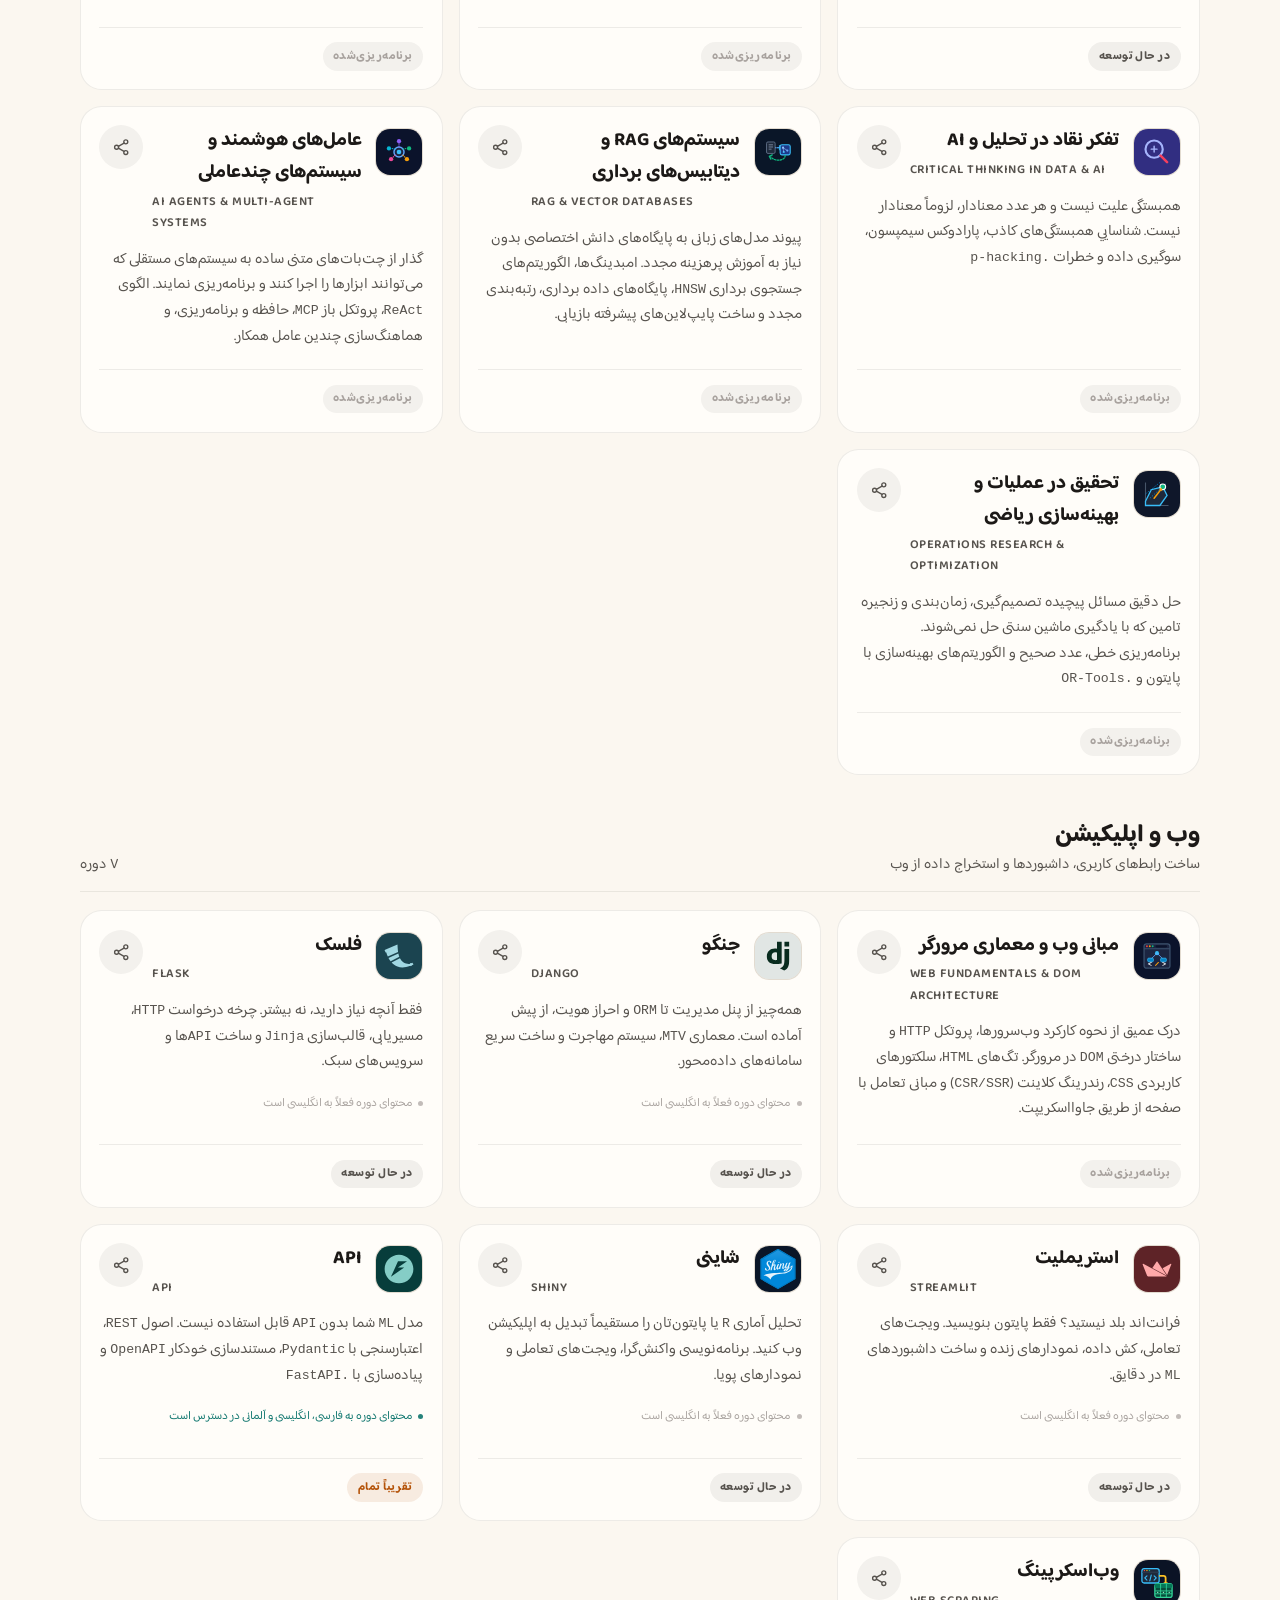
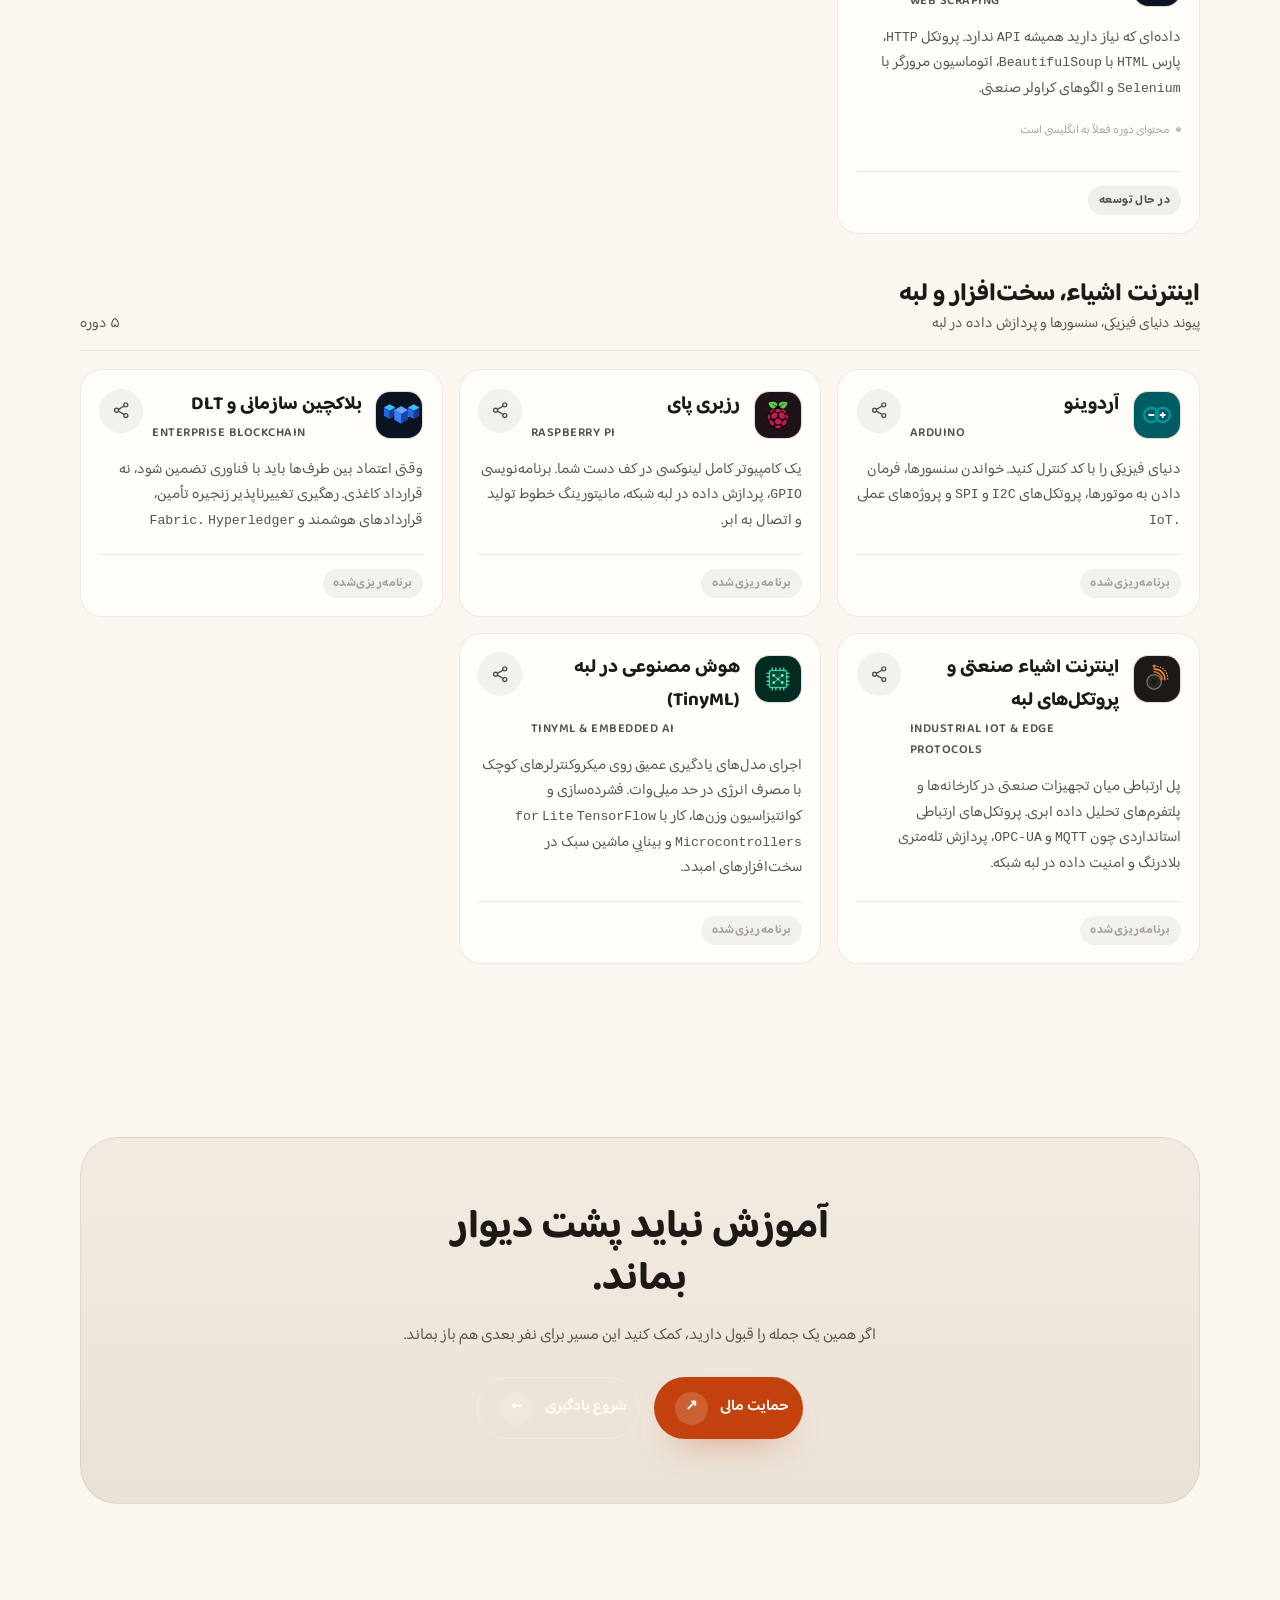
==== commit 0b59b2af: "fix(i18n): restore zero-width non-joiners in Persian hero introduction" ====
--- a/index.html
+++ b/index.html
@@ -73,11 +73,11 @@
               نه امتیاز چند نفر.
             </h1>
             <p class="lede" data-i18n-html="heroLede">
-              من <strong>علی صادقی عقیلی</strong> هستم. اینجا تجربه‌هایم در برنامه‌نویسی و داده را در قالب دورههای رایگان با شما به اشتراک میگذارم.
+              من <strong>علی صادقی عقیلی</strong> هستم. اینجا تجربه‌هایم در برنامه‌نویسی و داده را در قالب دوره‌های رایگان با شما به اشتراک می‌گذارم.
               <br /><br />
-              این مجموعه رو اول برای تیمم ساختم. بعد، برای ادای دین به مردم کشورم گسترشش دادم؛ آدمهایی که با وجود همهٔ سختیها، همچنان دارن تلاش میکنن.
+              این مجموعه رو اول برای تیمم ساختم. بعد، برای ادای دین به مردم کشورم گسترشش دادم؛ آدم‌هایی که با وجود همهٔ سختی‌ها، همچنان دارن تلاش می‌کنن.
               <br /><br />
-              حالا میخوام این آموزشها فراتر از ایران هم در دسترس باشن، چون باور دارم همه باید فرصت یادگیری باکیفیت داشته باشن؛ فارغ از اینکه کجا زندگی میکنن.
+              حالا می‌خوام این آموزش‌ها فراتر از ایران هم در دسترس باشن، چون باور دارم همه باید فرصت یادگیری باکیفیت داشته باشن؛ فارغ از اینکه کجا زندگی می‌کنن.
             </p>
             <div class="hero-actions">
               <a class="btn btn-primary" href="#courses">
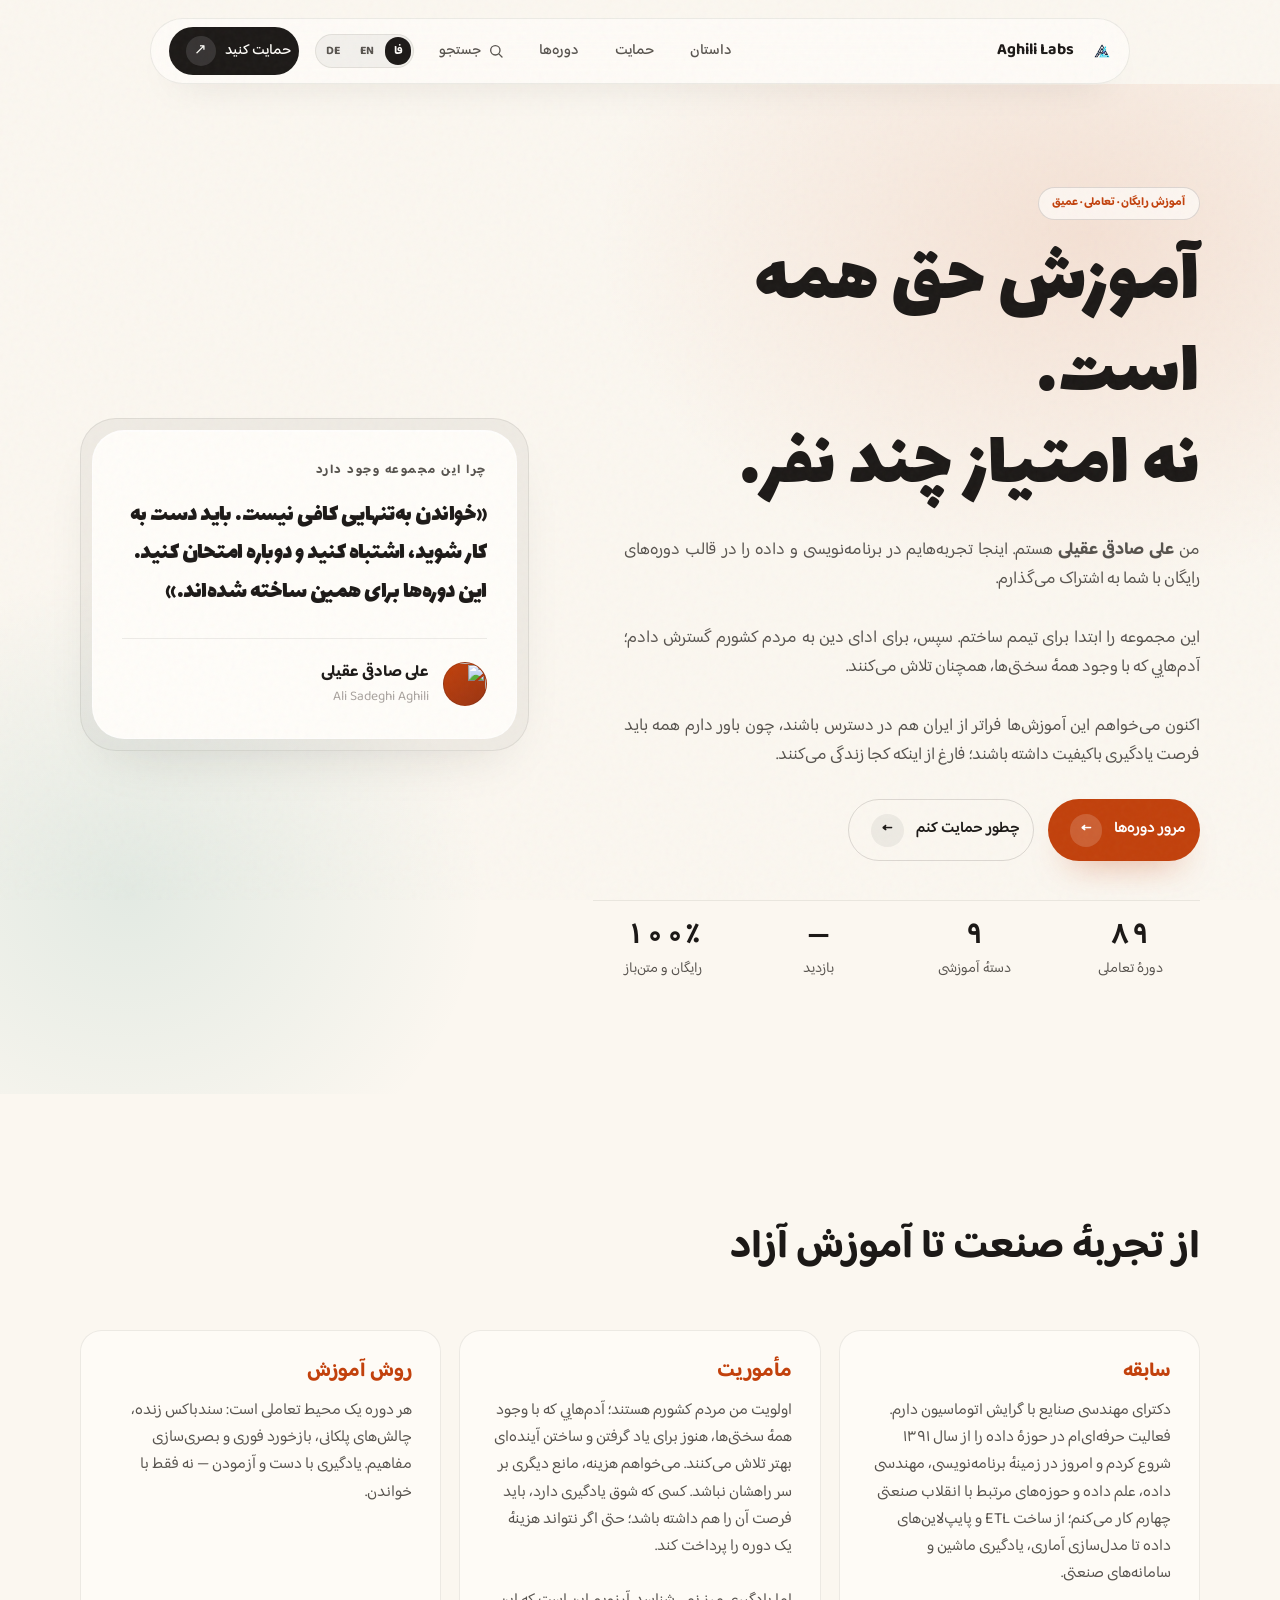
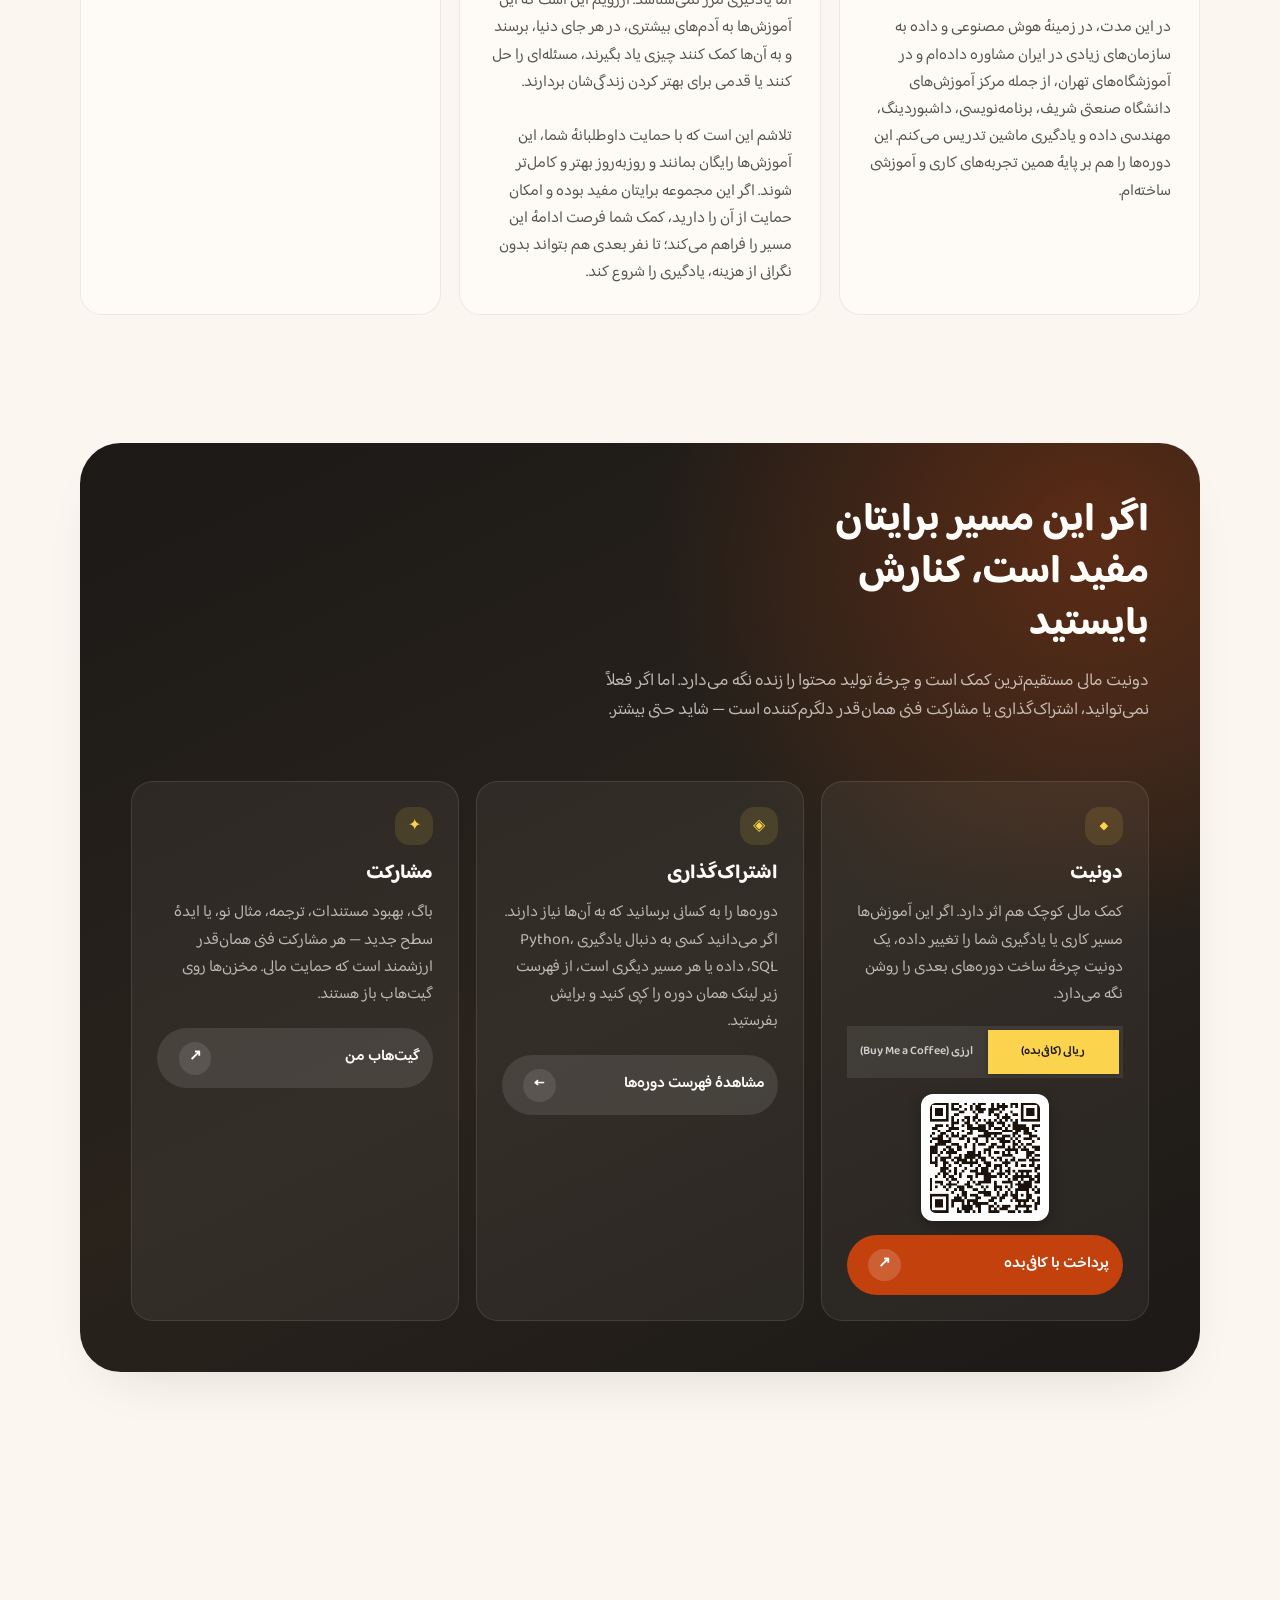
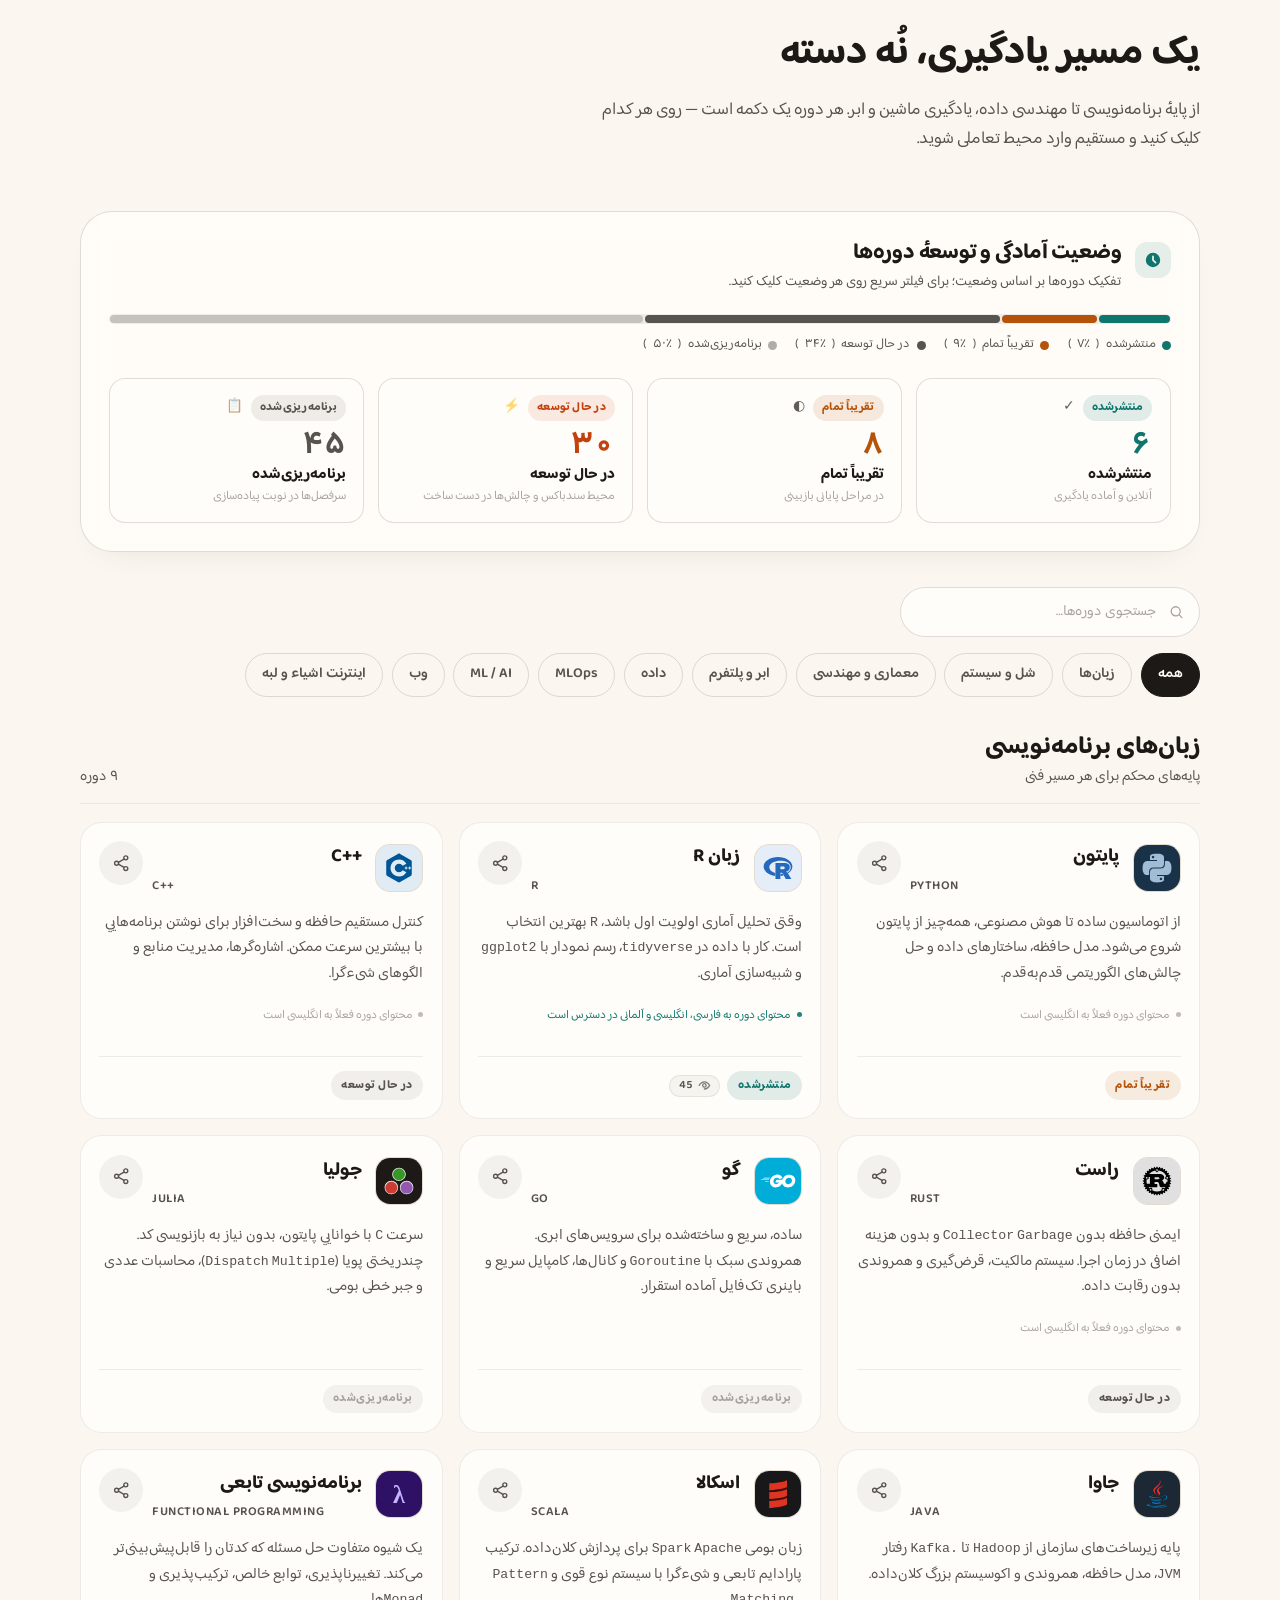
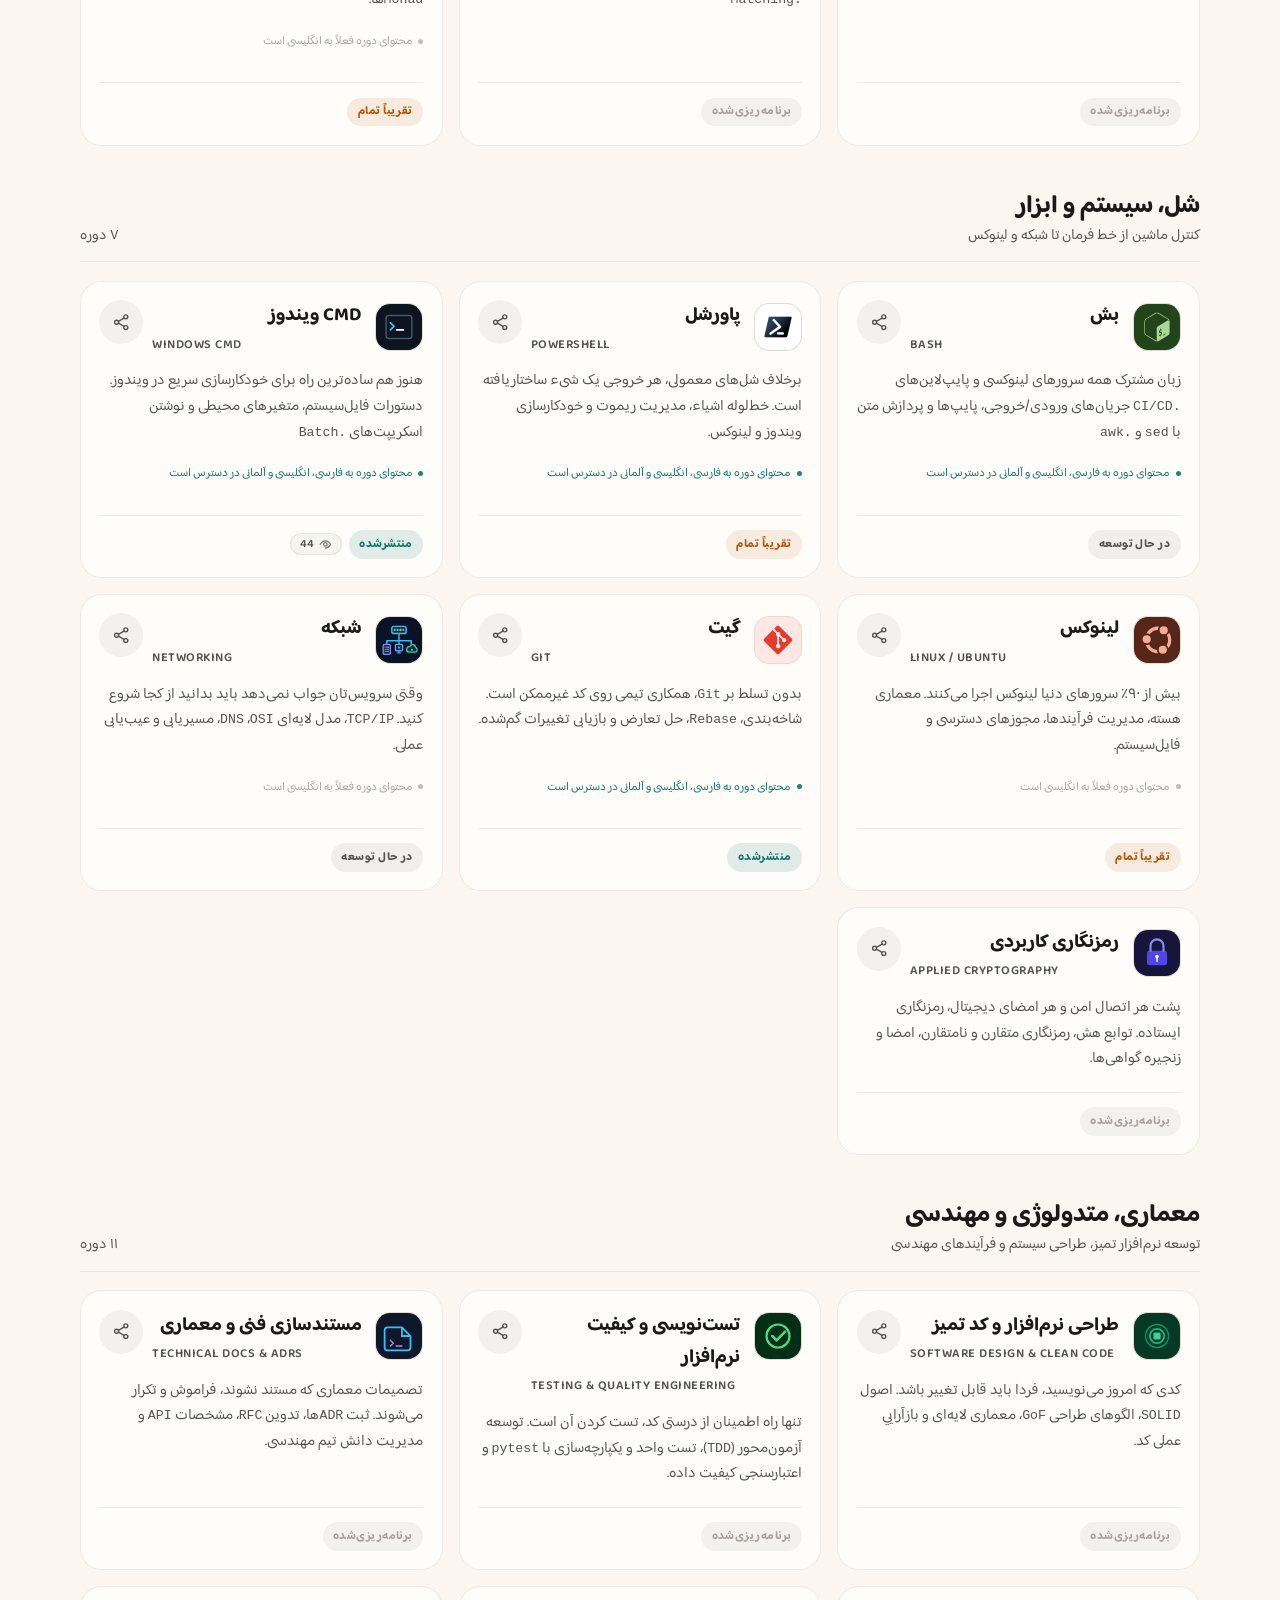
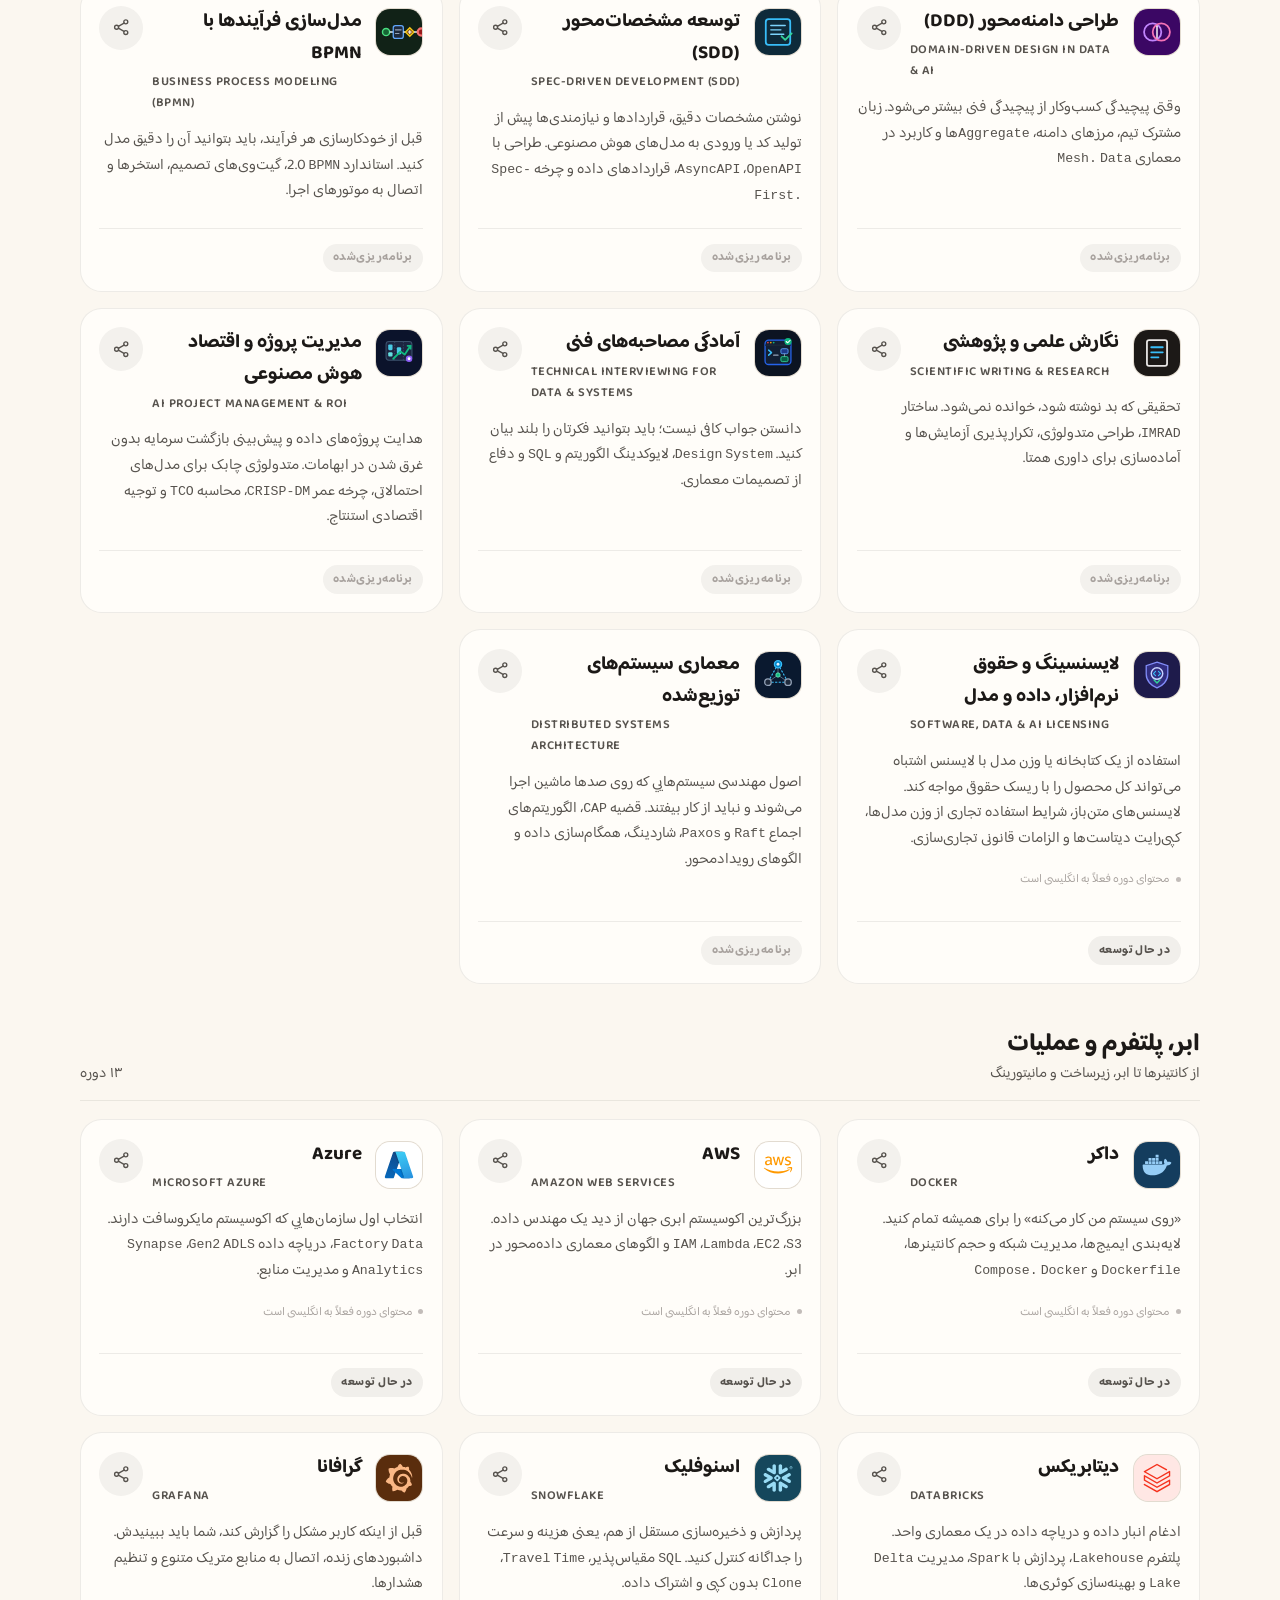
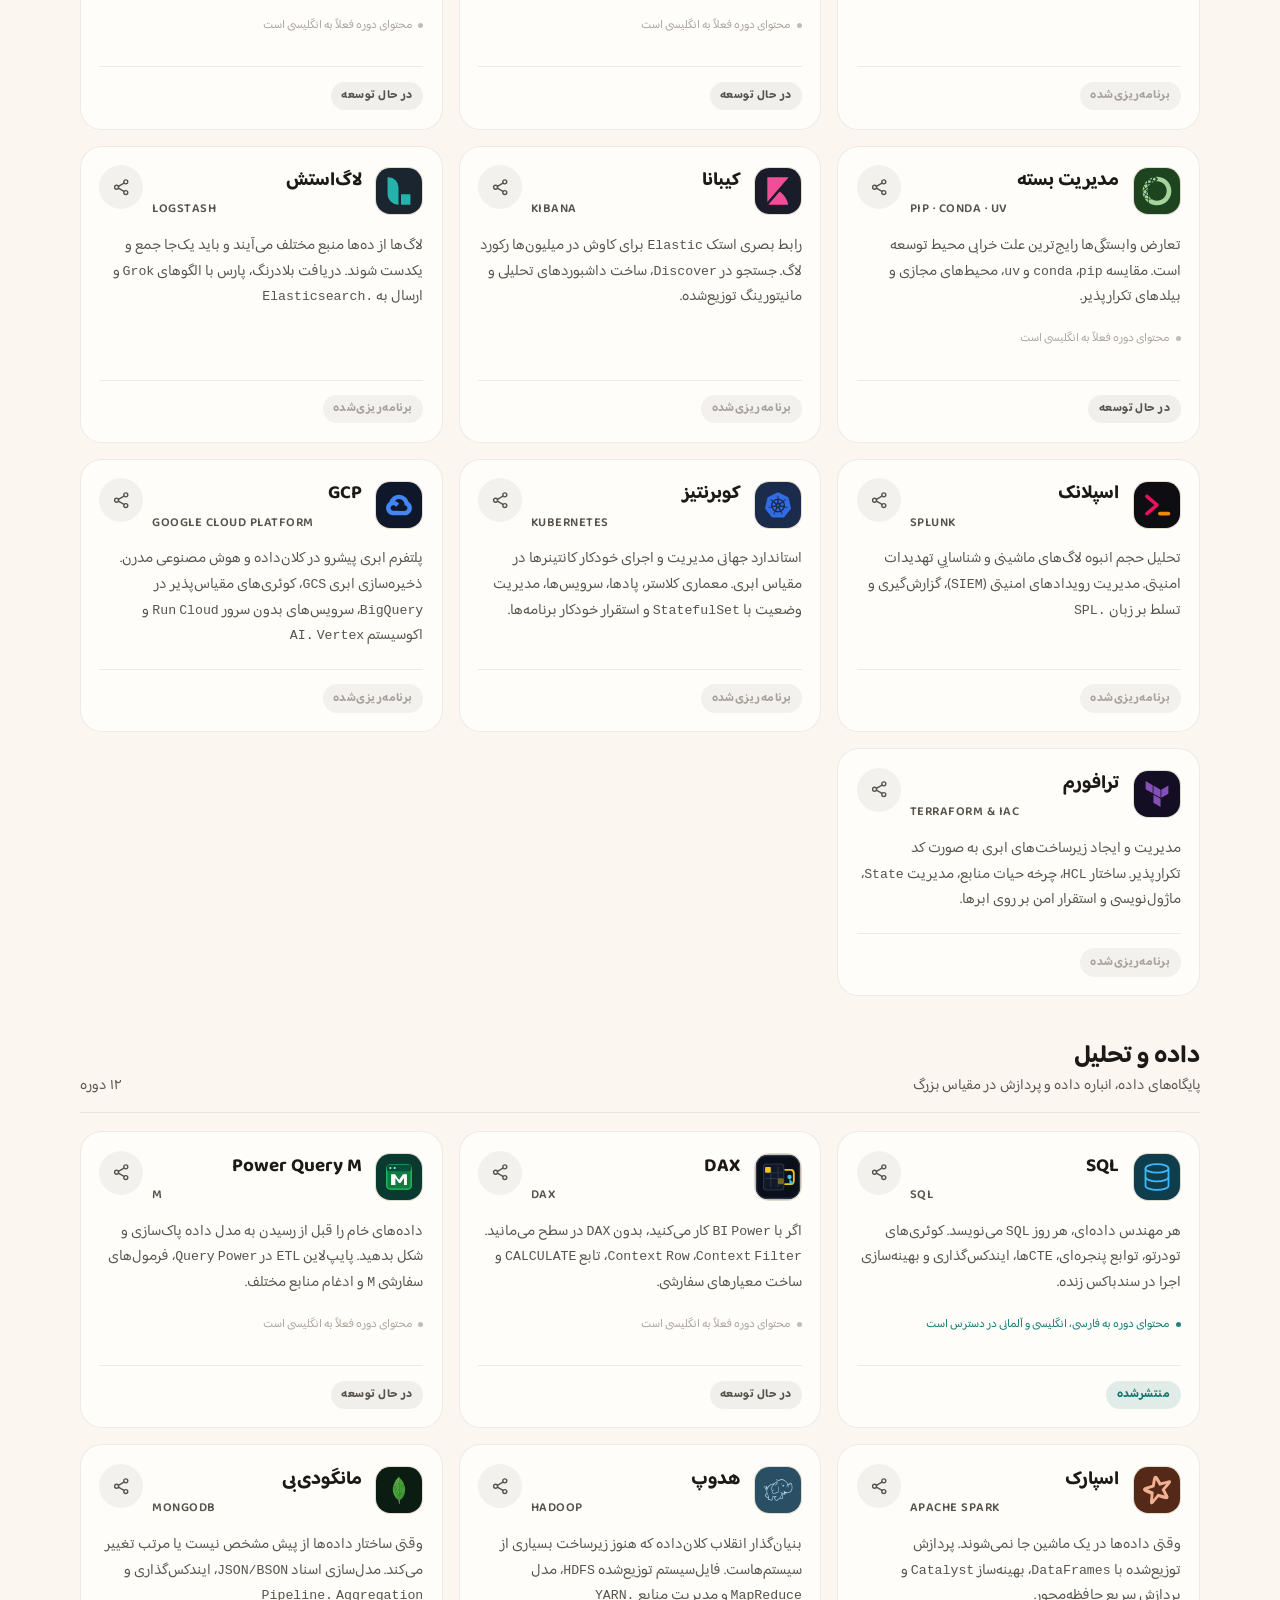
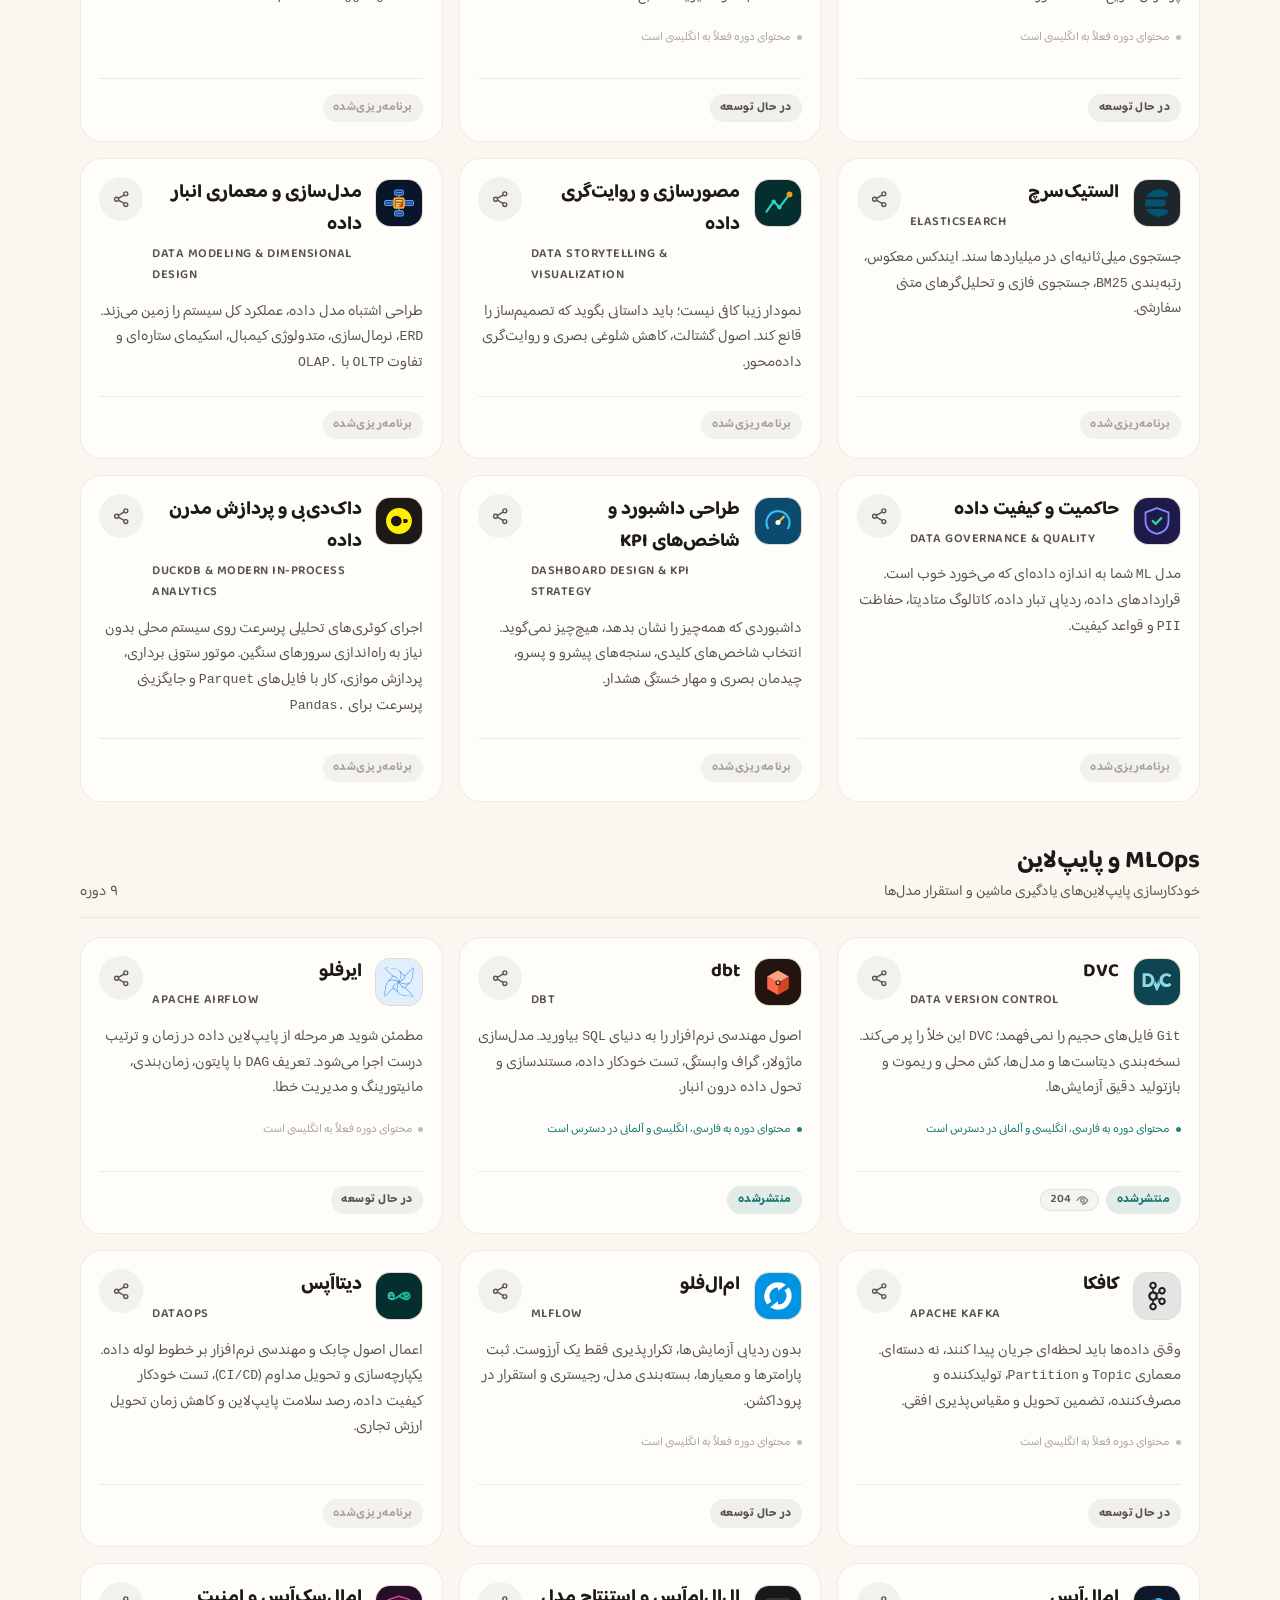
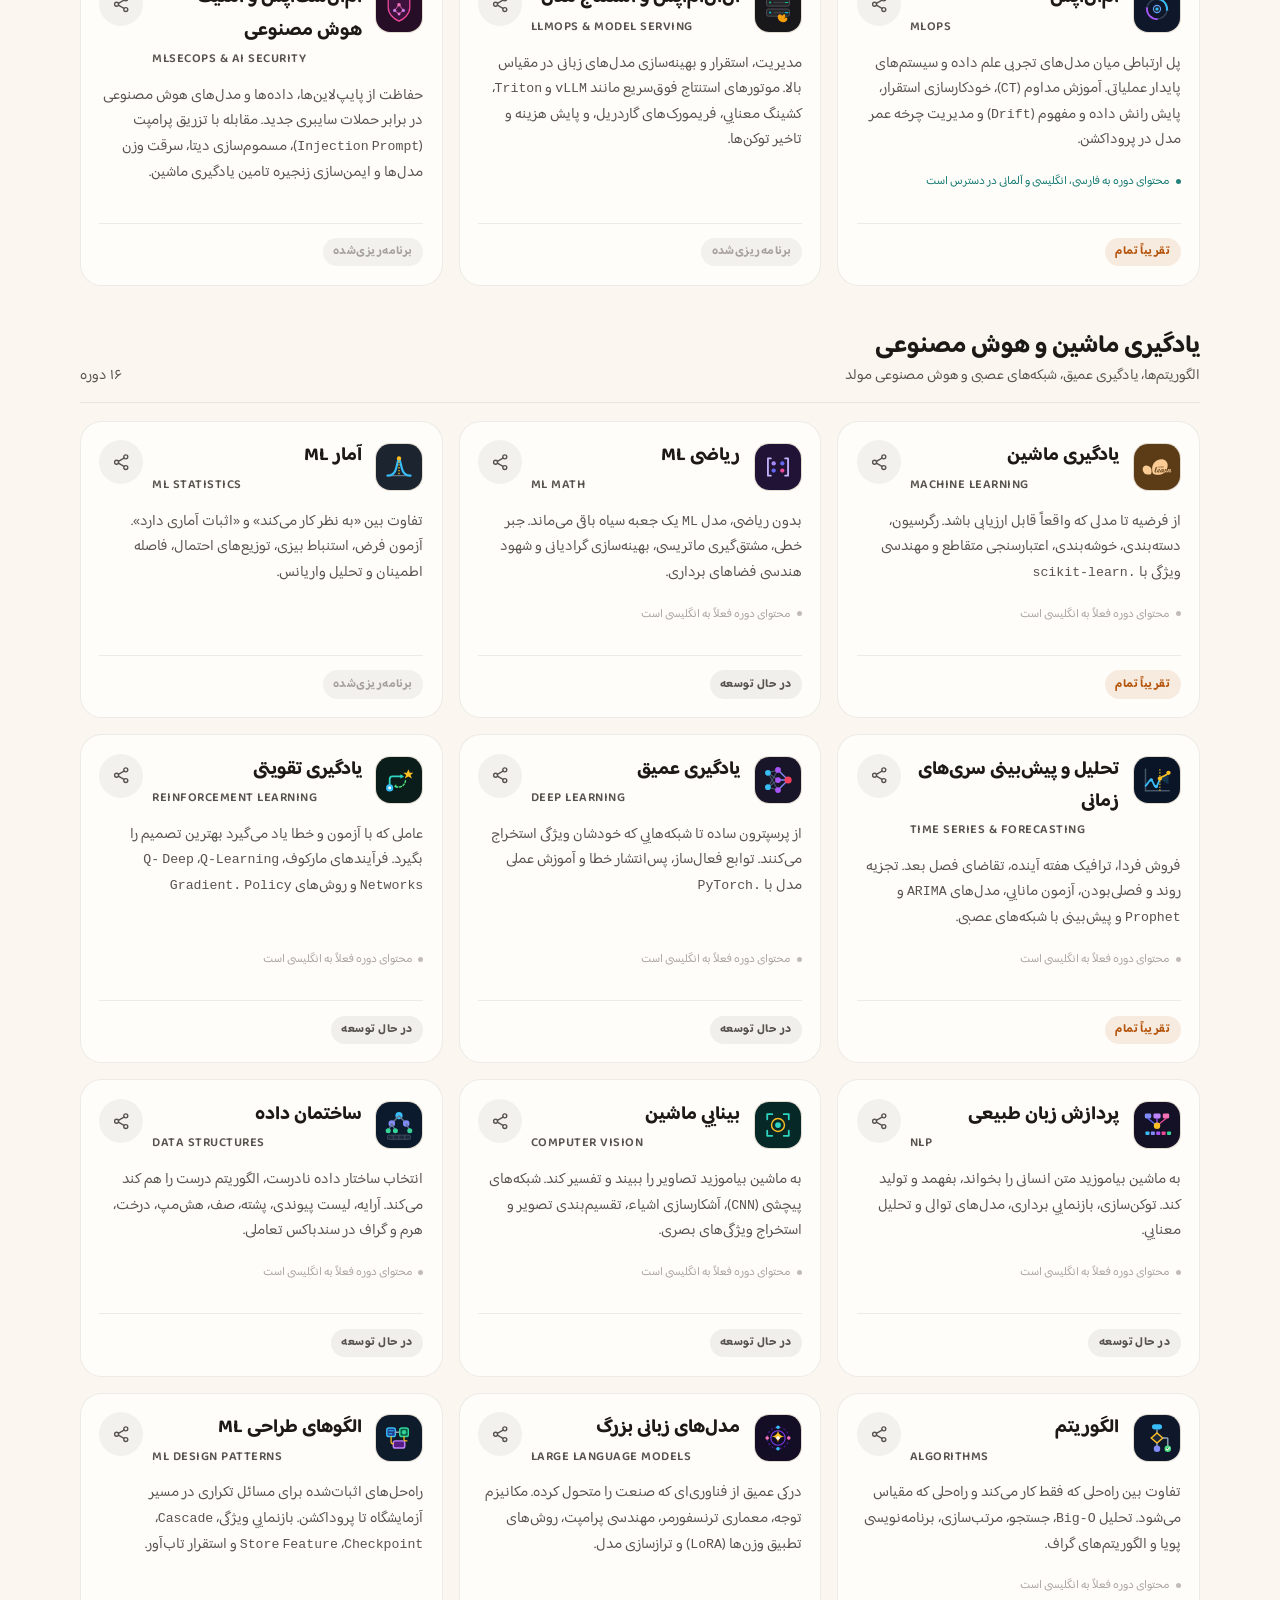
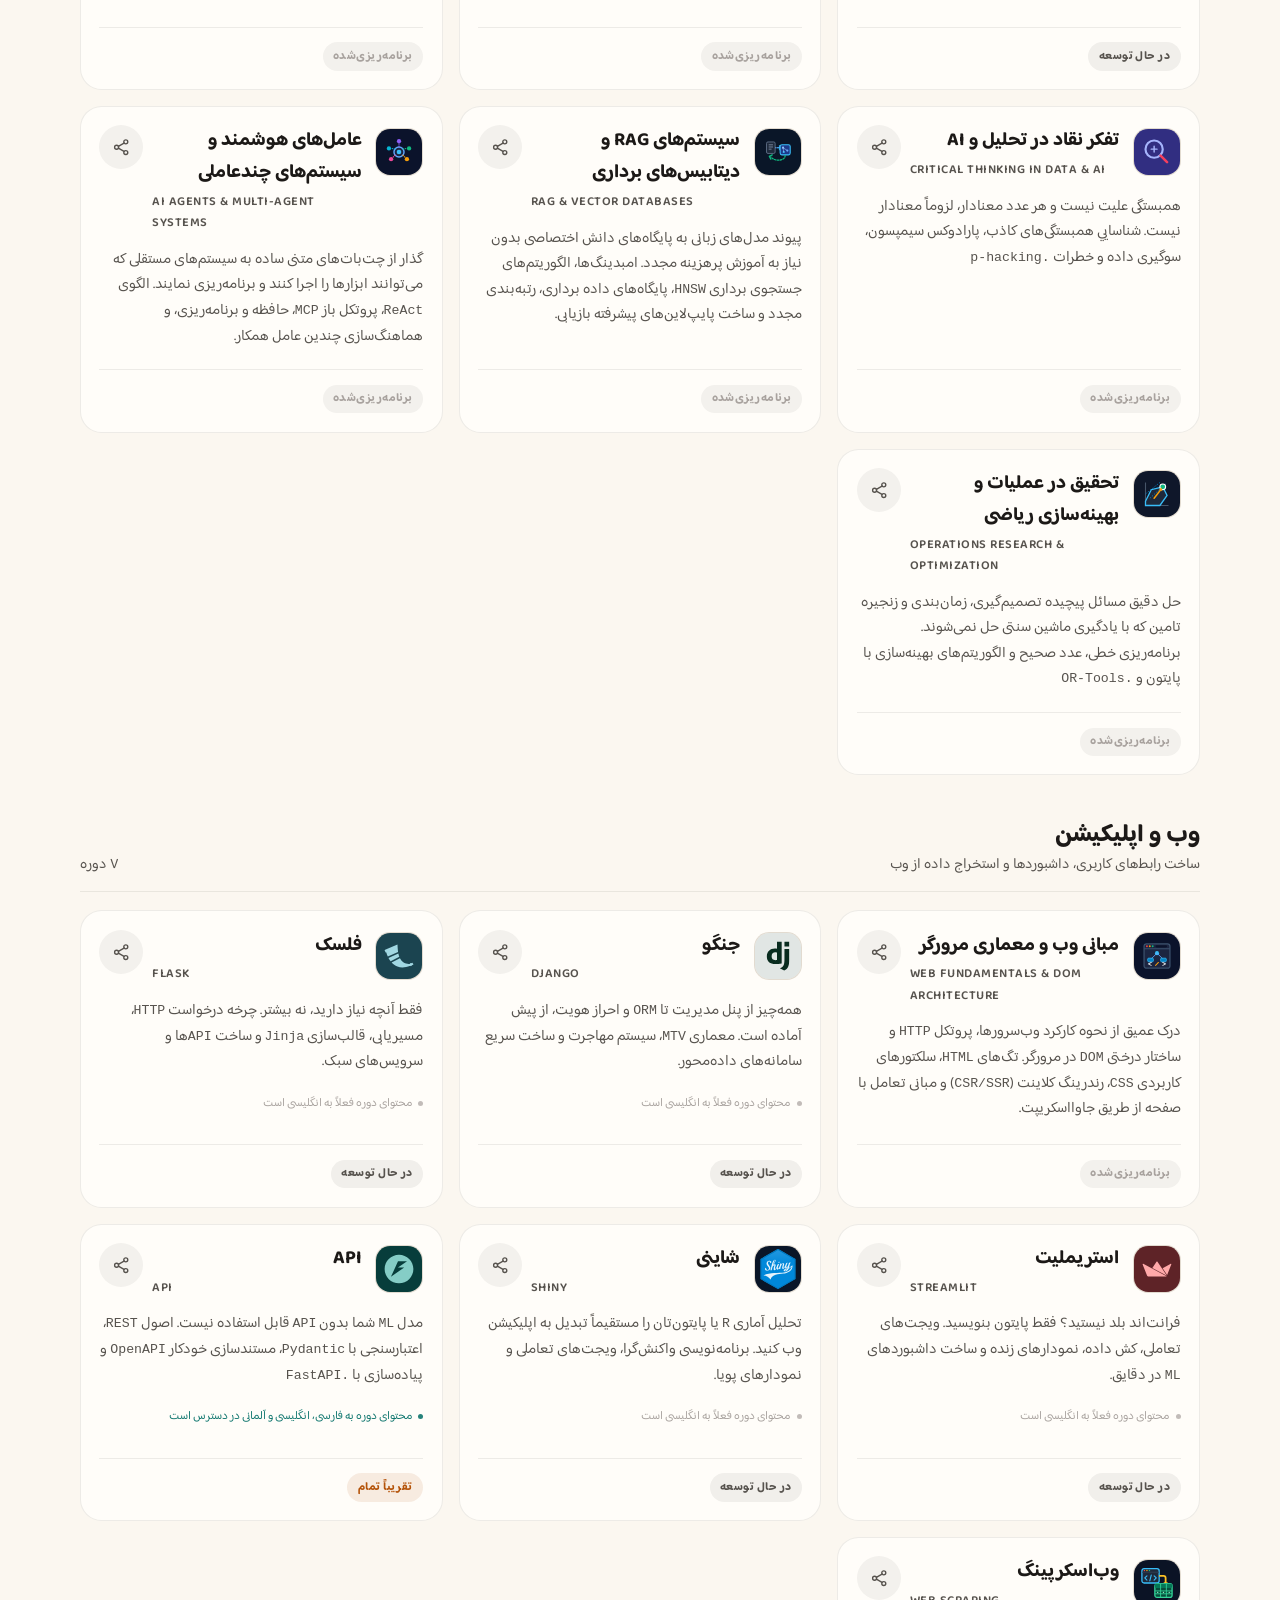
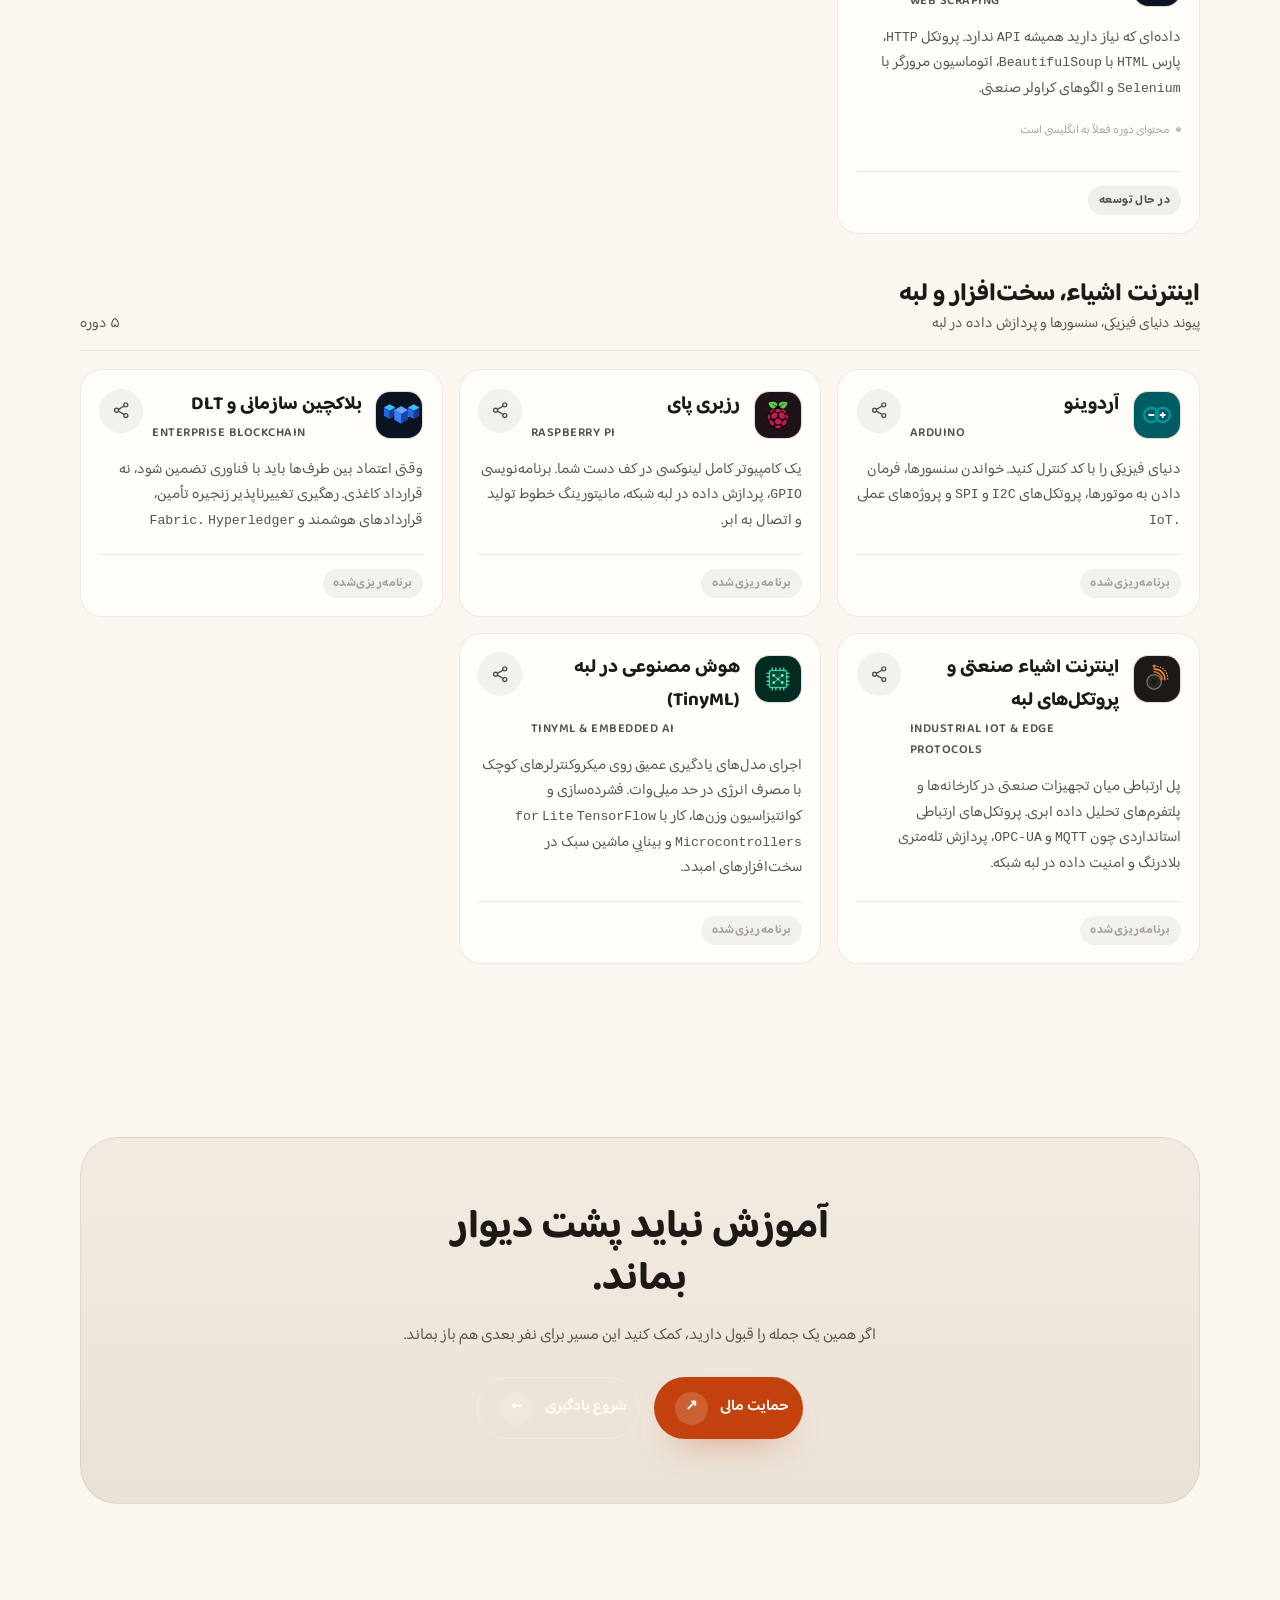
==== commit 5fc62143: "fix: polish Persian copy and handle clipboard failures" ====
--- a/index.html
+++ b/index.html
@@ -19,7 +19,7 @@
     <link rel="icon" type="image/png" sizes="16x16" href="assets/favicon-16x16.png?v=20261005c" />
     <link rel="icon" type="image/svg+xml" href="assets/favicon.svg?v=20261005c" />
     <link rel="apple-touch-icon" sizes="180x180" href="assets/apple-touch-icon.png?v=20261005c" />
-    <link rel="stylesheet" href="styles.css?v=20261013_status" />
+    <link rel="stylesheet" href="styles.css?v=20261025_copy" />
     <script>
       document.documentElement.classList.add("js");
     </script>
@@ -75,9 +75,9 @@
             <p class="lede" data-i18n-html="heroLede">
               من <strong>علی صادقی عقیلی</strong> هستم. اینجا تجربه‌هایم در برنامه‌نویسی و داده را در قالب دوره‌های رایگان با شما به اشتراک می‌گذارم.
               <br /><br />
-              این مجموعه رو اول برای تیمم ساختم. بعد، برای ادای دین به مردم کشورم گسترشش دادم؛ آدم‌هایی که با وجود همهٔ سختی‌ها، همچنان دارن تلاش می‌کنن.
+              این مجموعه را ابتدا برای تیمم ساختم. سپس، برای ادای دین به مردم کشورم گسترش دادم؛ آدم‌هایی که با وجود همهٔ سختی‌ها، همچنان تلاش می‌کنند.
               <br /><br />
-              حالا می‌خوام این آموزش‌ها فراتر از ایران هم در دسترس باشن، چون باور دارم همه باید فرصت یادگیری باکیفیت داشته باشن؛ فارغ از اینکه کجا زندگی می‌کنن.
+              اکنون می‌خواهم این آموزش‌ها فراتر از ایران هم در دسترس باشند، چون باور دارم همه باید فرصت یادگیری باکیفیت داشته باشند؛ فارغ از اینکه کجا زندگی می‌کنند.
             </p>
             <div class="hero-actions">
               <a class="btn btn-primary" href="#courses">
@@ -114,7 +114,7 @@
               <div class="bezel-core hero-card">
                 <p class="hero-card-label" data-i18n="quoteCardLabel">چرا این مجموعه وجود دارد</p>
                 <blockquote data-i18n="quoteText">
-                  «خوندن بهتنهایی کافی نیست. باید دست به کار بشی، اشتباه کنی و دوباره امتحان کنی. این دورهها برای همین ساخته شدن.»
+                  «خواندن به‌تنهایی کافی نیست. باید دست به کار شوید، اشتباه کنید و دوباره امتحان کنید. این دوره‌ها برای همین ساخته شده‌اند.»
                 </blockquote>
                 <div class="hero-card-foot">
                   <img class="avatar" src="https://avatars.githubusercontent.com/u/2105007?v=4" alt="" width="44" height="44" loading="lazy" />
@@ -139,31 +139,31 @@
             <article class="about-card reveal">
               <h3 data-i18n="aboutCard1Title">سابقه</h3>
               <p data-i18n-html="aboutCard1Body">
-                دکترای مهندسی صنایع با گرایش اتوماسیون دارم. فعالیت حرفهایام در حوزهٔ داده رو از سال ۱۳۹۱ شروع کردم و امروز در زمینهٔ برنامهنویسی، مهندسی داده، علم داده و حوزههای مرتبط با انقلاب صنعتی چهارم کار میکنم؛ از ساخت ETL و پایپ‌لاین‌های داده تا مدل‌سازی آماری، یادگیری ماشین و سامانه‌های صنعتی.
+                دکترای مهندسی صنایع با گرایش اتوماسیون دارم. فعالیت حرفه‌ای‌ام در حوزهٔ داده را از سال ۱۳۹۱ شروع کردم و امروز در زمینهٔ برنامه‌نویسی، مهندسی داده، علم داده و حوزه‌های مرتبط با انقلاب صنعتی چهارم کار می‌کنم؛ از ساخت ETL و پایپ‌لاین‌های داده تا مدل‌سازی آماری، یادگیری ماشین و سامانه‌های صنعتی.
                 <br /><br />
-                در این مدت، در زمینهٔ هوش مصنوعی و داده به سازمان‌های زیادی در ایران مشاوره داده‌ام و در آموزشگاه‌های تهران، از جمله مرکز آموزش‌های دانشگاه صنعتی شریف، برنامه‌نویسی، داشبوردینگ، مهندسی داده و یادگیری ماشین تدریس می‌کنم. این دوره‌ها رو هم بر پایهٔ همین تجربه‌های کاری و آموزشی ساخته‌ام.
+                در این مدت، در زمینهٔ هوش مصنوعی و داده به سازمان‌های زیادی در ایران مشاوره داده‌ام و در آموزشگاه‌های تهران، از جمله مرکز آموزش‌های دانشگاه صنعتی شریف، برنامه‌نویسی، داشبوردینگ، مهندسی داده و یادگیری ماشین تدریس می‌کنم. این دوره‌ها را هم بر پایهٔ همین تجربه‌های کاری و آموزشی ساخته‌ام.
               </p>
             </article>
             <article class="about-card reveal" style="--delay: 80ms">
               <h3 data-i18n="aboutCard2Title">مأموریت</h3>
               <p data-i18n-html="aboutCard2Body">
-                اولویت من مردم کشورم هستن؛ آدم‌هایی که با وجود همهٔ سختی‌ها،
-                هنوز برای یادگرفتن و ساختن آینده‌ای بهتر تلاش می‌کنن.
-                دلم می‌خواد هزینه، یک مانع دیگه سر راهشون نباشه.
-                کسی که شوق یادگیری داره، باید فرصتش رو هم داشته باشه؛
-                حتی اگر نتونه هزینهٔ یک دوره رو پرداخت کنه.
+                اولویت من مردم کشورم هستند؛ آدم‌هایی که با وجود همهٔ سختی‌ها،
+                هنوز برای یاد گرفتن و ساختن آینده‌ای بهتر تلاش می‌کنند.
+                می‌خواهم هزینه، مانع دیگری بر سر راهشان نباشد.
+                کسی که شوق یادگیری دارد، باید فرصت آن را هم داشته باشد؛
+                حتی اگر نتواند هزینهٔ یک دوره را پرداخت کند.
                 <br /><br />
-                اما یادگیری مرز نمی‌شناسه. آرزوم اینه که این آموزش‌ها
-                به آدم‌های بیشتری، هر جای دنیا که هستن، برسن و بهشون
-                کمک کنن چیزی یاد بگیرن، مسئله‌ای رو حل کنن یا قدمی
-                برای بهترکردن زندگی‌شون بردارن.
+                اما یادگیری مرز نمی‌شناسد. آرزویم این است که این آموزش‌ها
+                به آدم‌های بیشتری، در هر جای دنیا، برسند و به آن‌ها
+                کمک کنند چیزی یاد بگیرند، مسئله‌ای را حل کنند یا قدمی
+                برای بهتر کردن زندگی‌شان بردارند.
                 <br /><br />
-                تلاشم اینه که با حمایت داوطلبانهٔ شما، این آموزش‌ها
-                رایگان بمونن و روزبه‌روز بهتر و کامل‌تر بشن.
-                اگر این مجموعه براتون مفید بوده و امکان حمایتش رو دارین،
-                کمک شما فرصت ادامهٔ این مسیر رو فراهم می‌کنه؛
-                تا نفر بعدی هم بتونه بدون نگرانی از هزینه،
-                یادگیری رو شروع کنه.
+                تلاشم این است که با حمایت داوطلبانهٔ شما، این آموزش‌ها
+                رایگان بمانند و روزبه‌روز بهتر و کامل‌تر شوند.
+                اگر این مجموعه برایتان مفید بوده و امکان حمایت از آن را دارید،
+                کمک شما فرصت ادامهٔ این مسیر را فراهم می‌کند؛
+                تا نفر بعدی هم بتواند بدون نگرانی از هزینه،
+                یادگیری را شروع کند.
               </p>
             </article>
             <article class="about-card reveal" style="--delay: 160ms">
@@ -238,12 +238,12 @@
                 <div class="support-icon" aria-hidden="true">◈</div>
                 <h3 data-i18n="supportShareTitle">اشتراک‌گذاری</h3>
                 <p data-i18n="supportShareBody">
-                  دوره‌ها را به کسانی برسانید که به‌شان نیاز دارند. اگر می‌دانید کسی دنبال
+                  دوره‌ها را به کسانی برسانید که به آن‌ها نیاز دارند. اگر می‌دانید کسی به دنبال
                   یادگیری Python، SQL، داده یا هر مسیر دیگری است، از فهرست زیر لینک همان
                   دوره را کپی کنید و برایش بفرستید.
                 </p>
                 <a class="btn btn-dark btn-block" href="#courses">
-                  <span data-i18n="supportShareBtn">برو به فهرست دوره‌ها</span>
+                  <span data-i18n="supportShareBtn">مشاهدهٔ فهرست دوره‌ها</span>
                   <span class="btn-icon" aria-hidden="true">←</span>
                 </a>
               </article>
@@ -440,6 +440,6 @@
       </div>
     </footer>
 
-    <script src="app.js?v=20261014_git_pub"></script>
+    <script src="app.js?v=20261025_copy"></script>
   </body>
 </html>
--- a/styles.css
+++ b/styles.css
@@ -1368,6 +1368,44 @@
   border-color: var(--teal);
 }
 
+.course-copy-fallback {
+  display: grid;
+  gap: 0.65rem;
+  padding: 0.85rem;
+  border: 1px solid var(--hairline-strong);
+  border-radius: var(--radius-md);
+  background: var(--bg-soft);
+  font-size: 0.85rem;
+}
+
+.course-copy-fallback input {
+  display: block;
+  box-sizing: border-box;
+  width: 100%;
+  min-width: 0;
+  min-height: 44px;
+  margin-top: 0.5rem;
+  padding: 0.5rem;
+  border: 1px solid var(--hairline-strong);
+  border-radius: 0.5rem;
+  background: var(--white);
+  color: var(--ink);
+  font: inherit;
+}
+
+.course-copy-fallback button {
+  justify-self: start;
+  min-height: 44px;
+  padding: 0.5rem 0.85rem;
+  border: 1px solid var(--hairline-strong);
+  border-radius: 0.5rem;
+}
+
+.course-copy-fallback :focus-visible {
+  outline: 2px solid var(--accent);
+  outline-offset: 2px;
+}
+
 /* Toast */
 .toast {
   position: fixed;
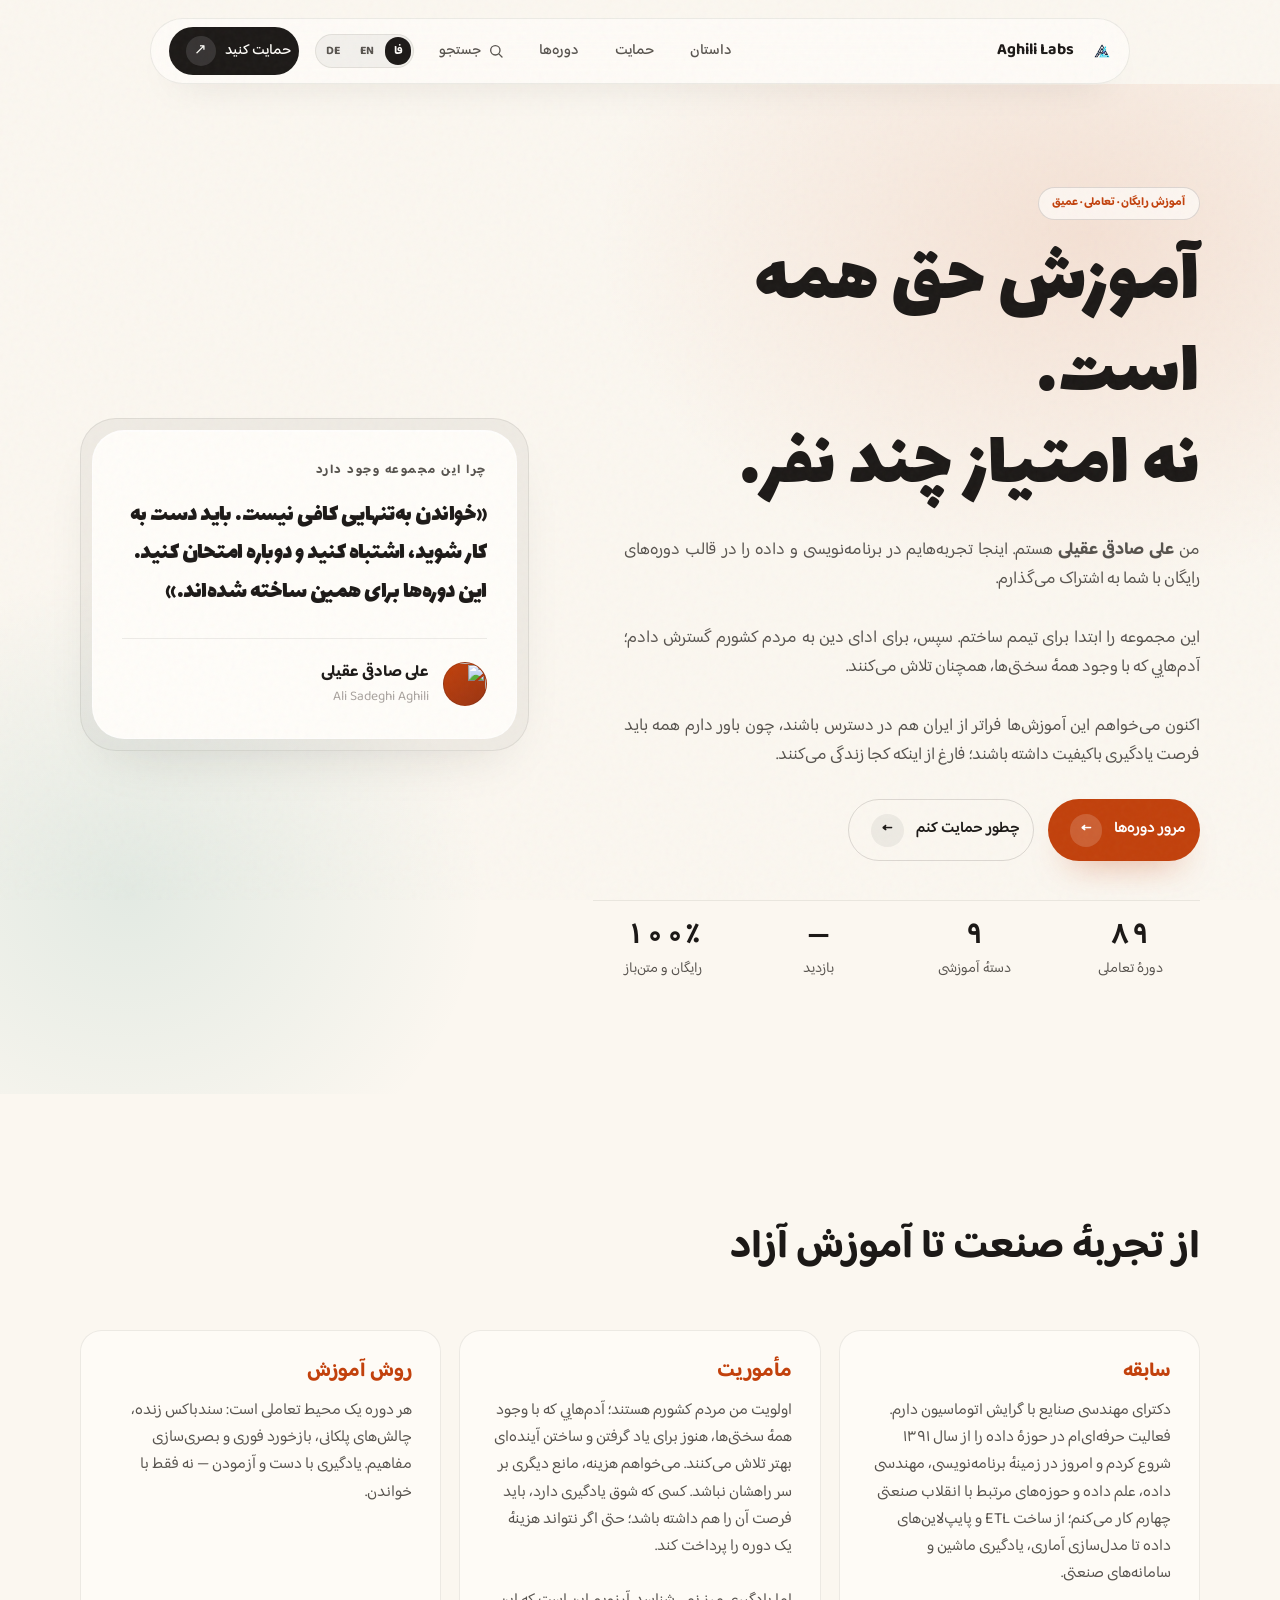
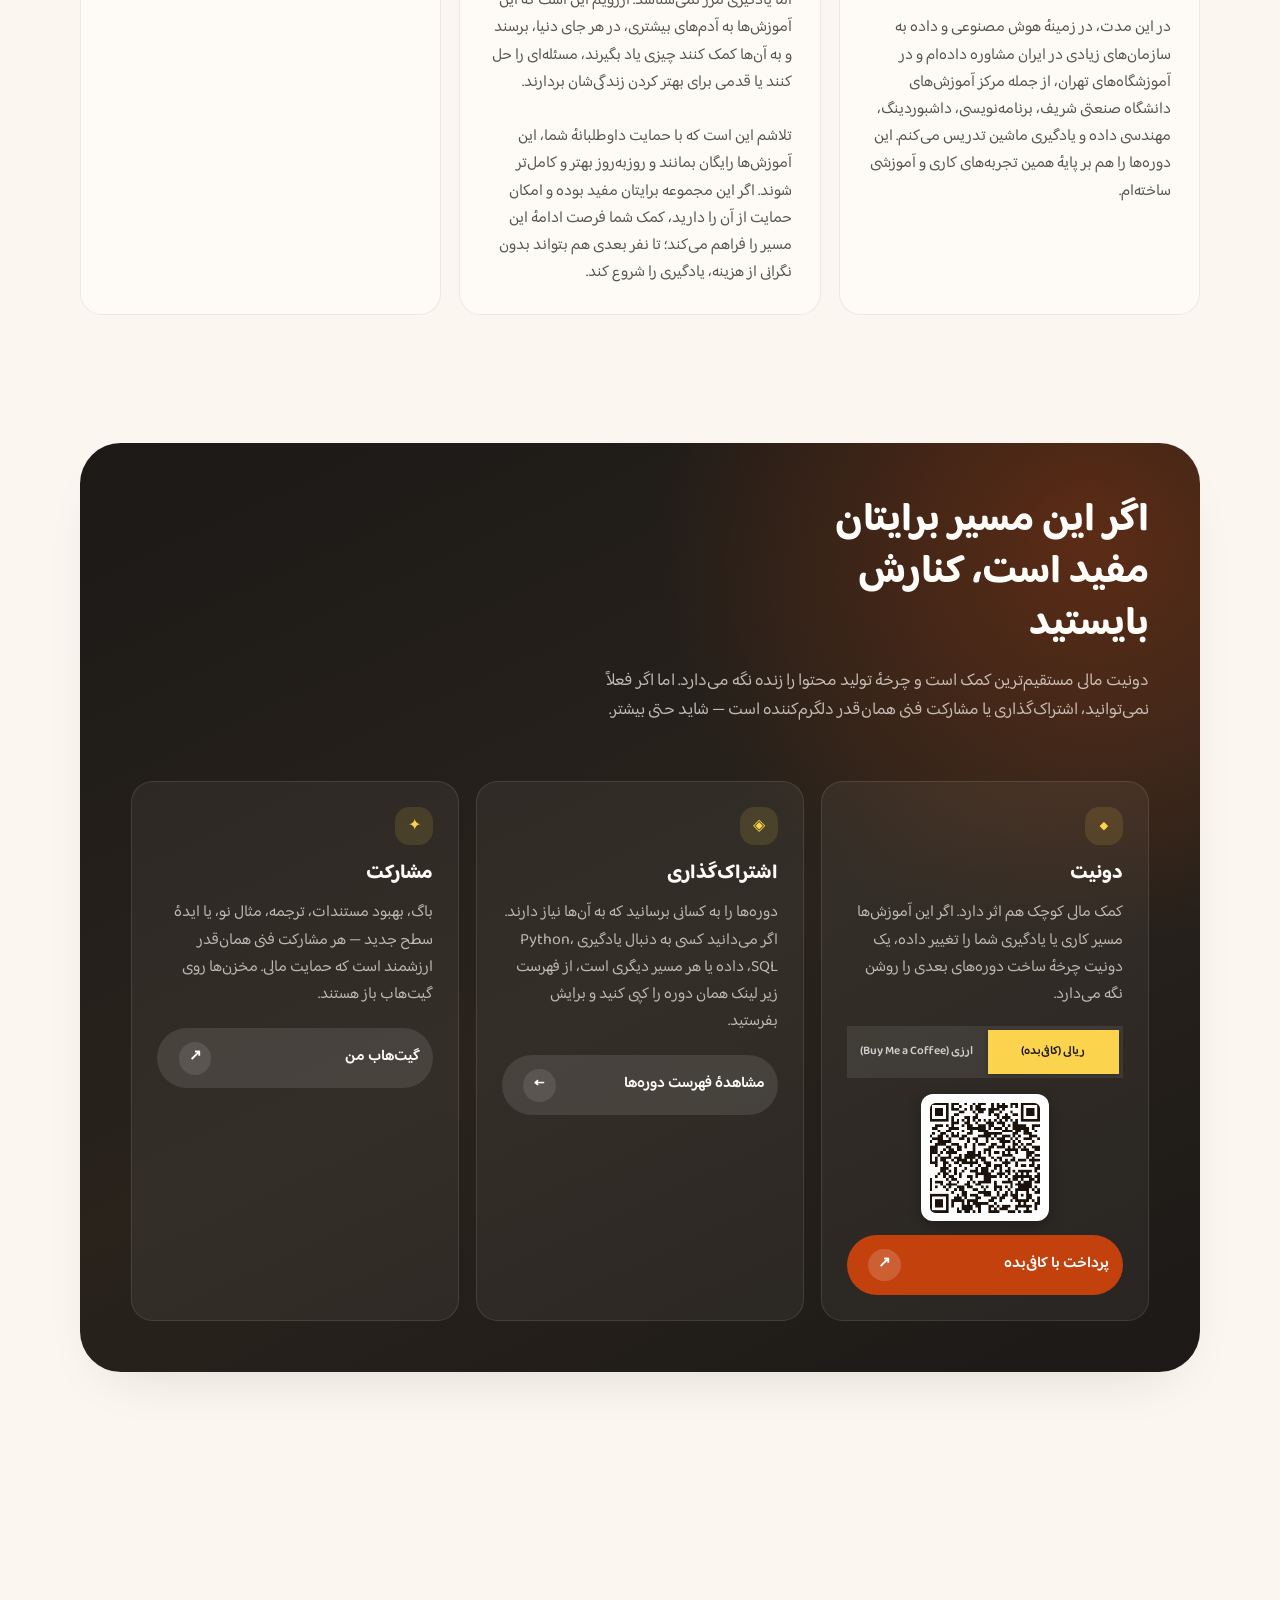
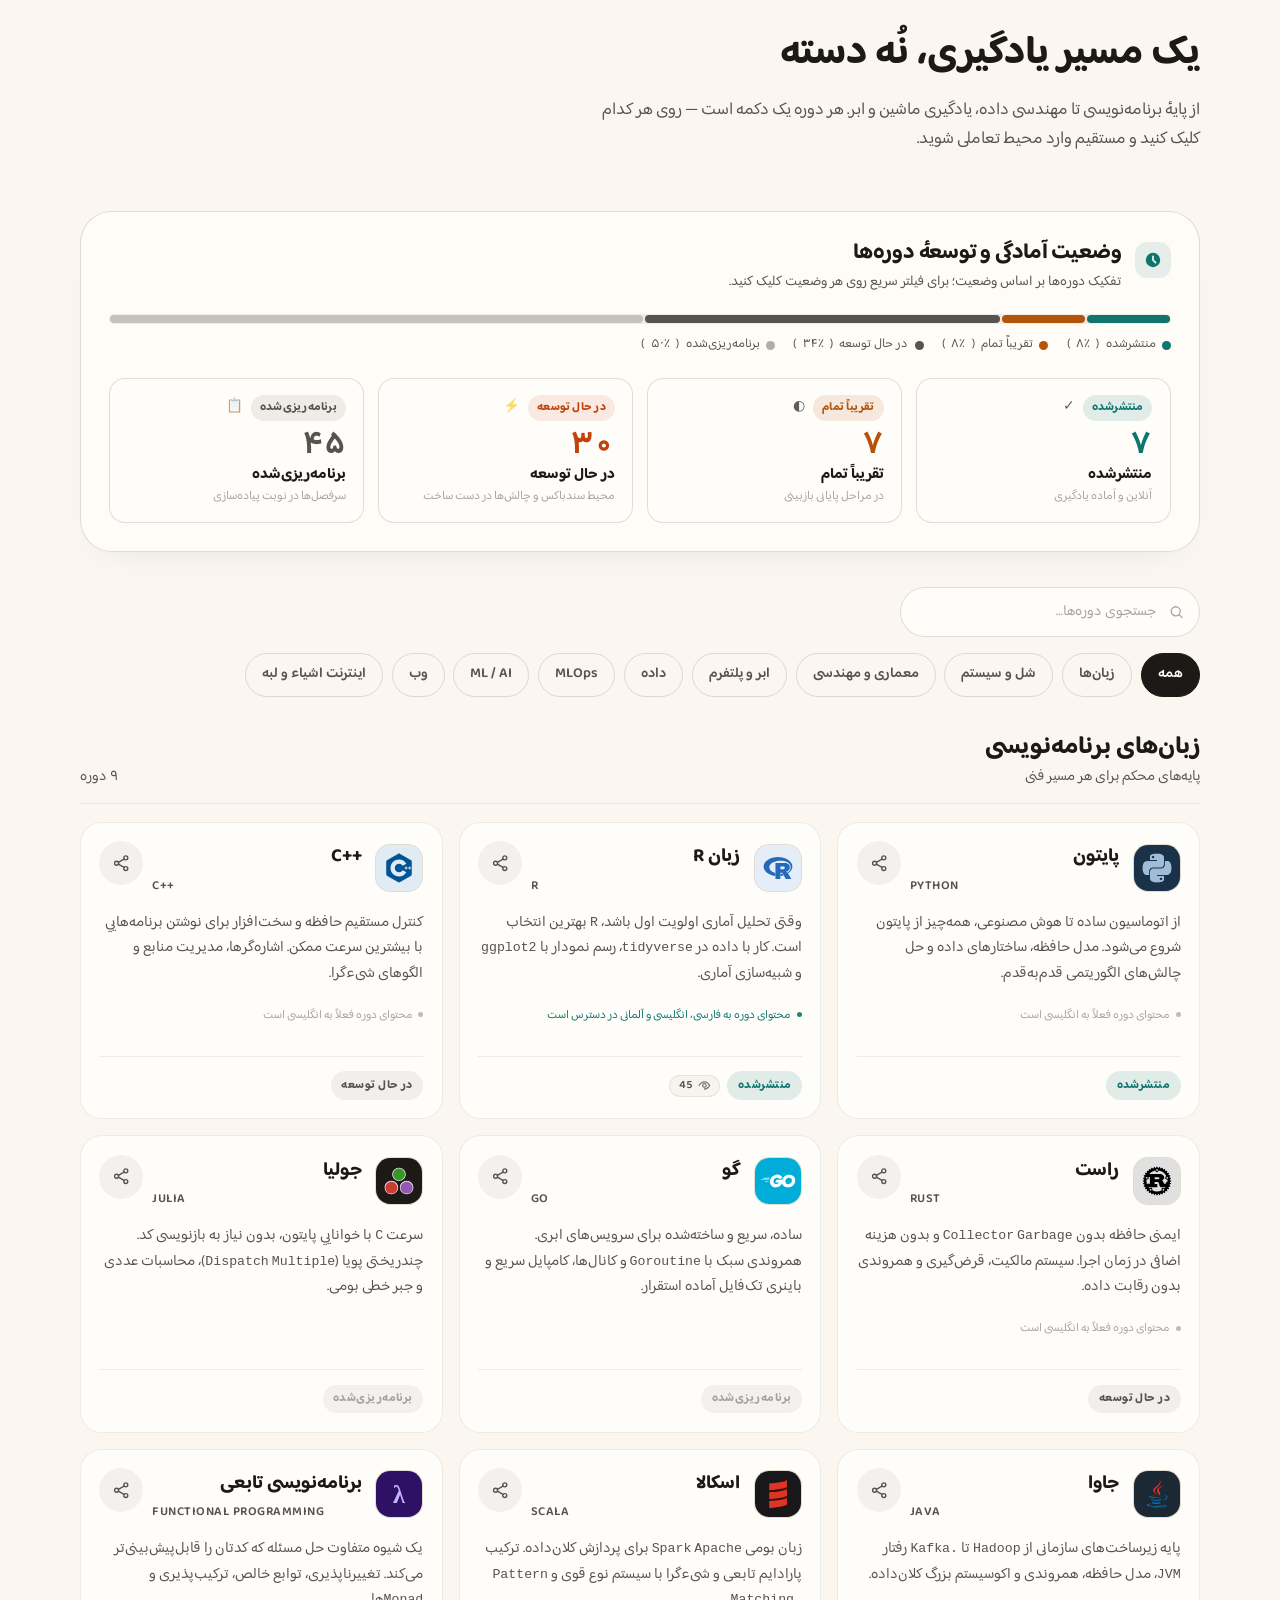
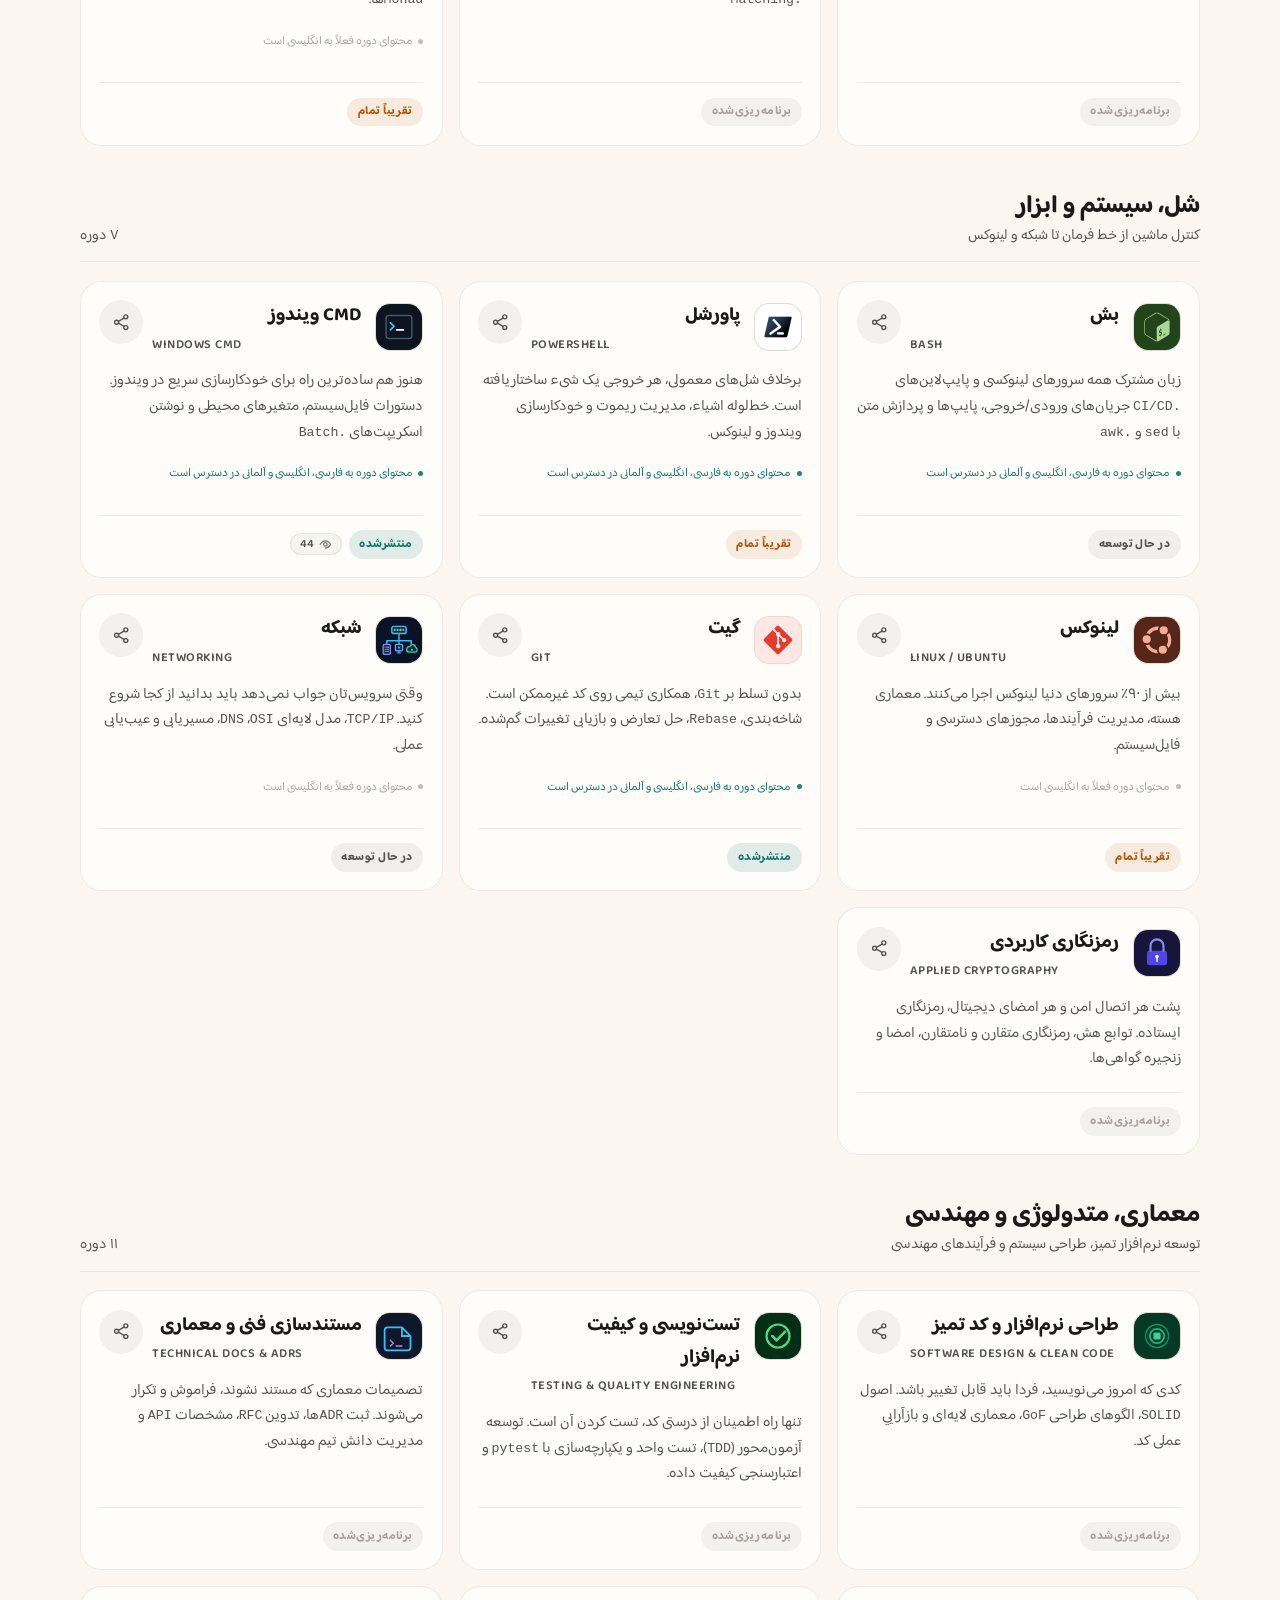
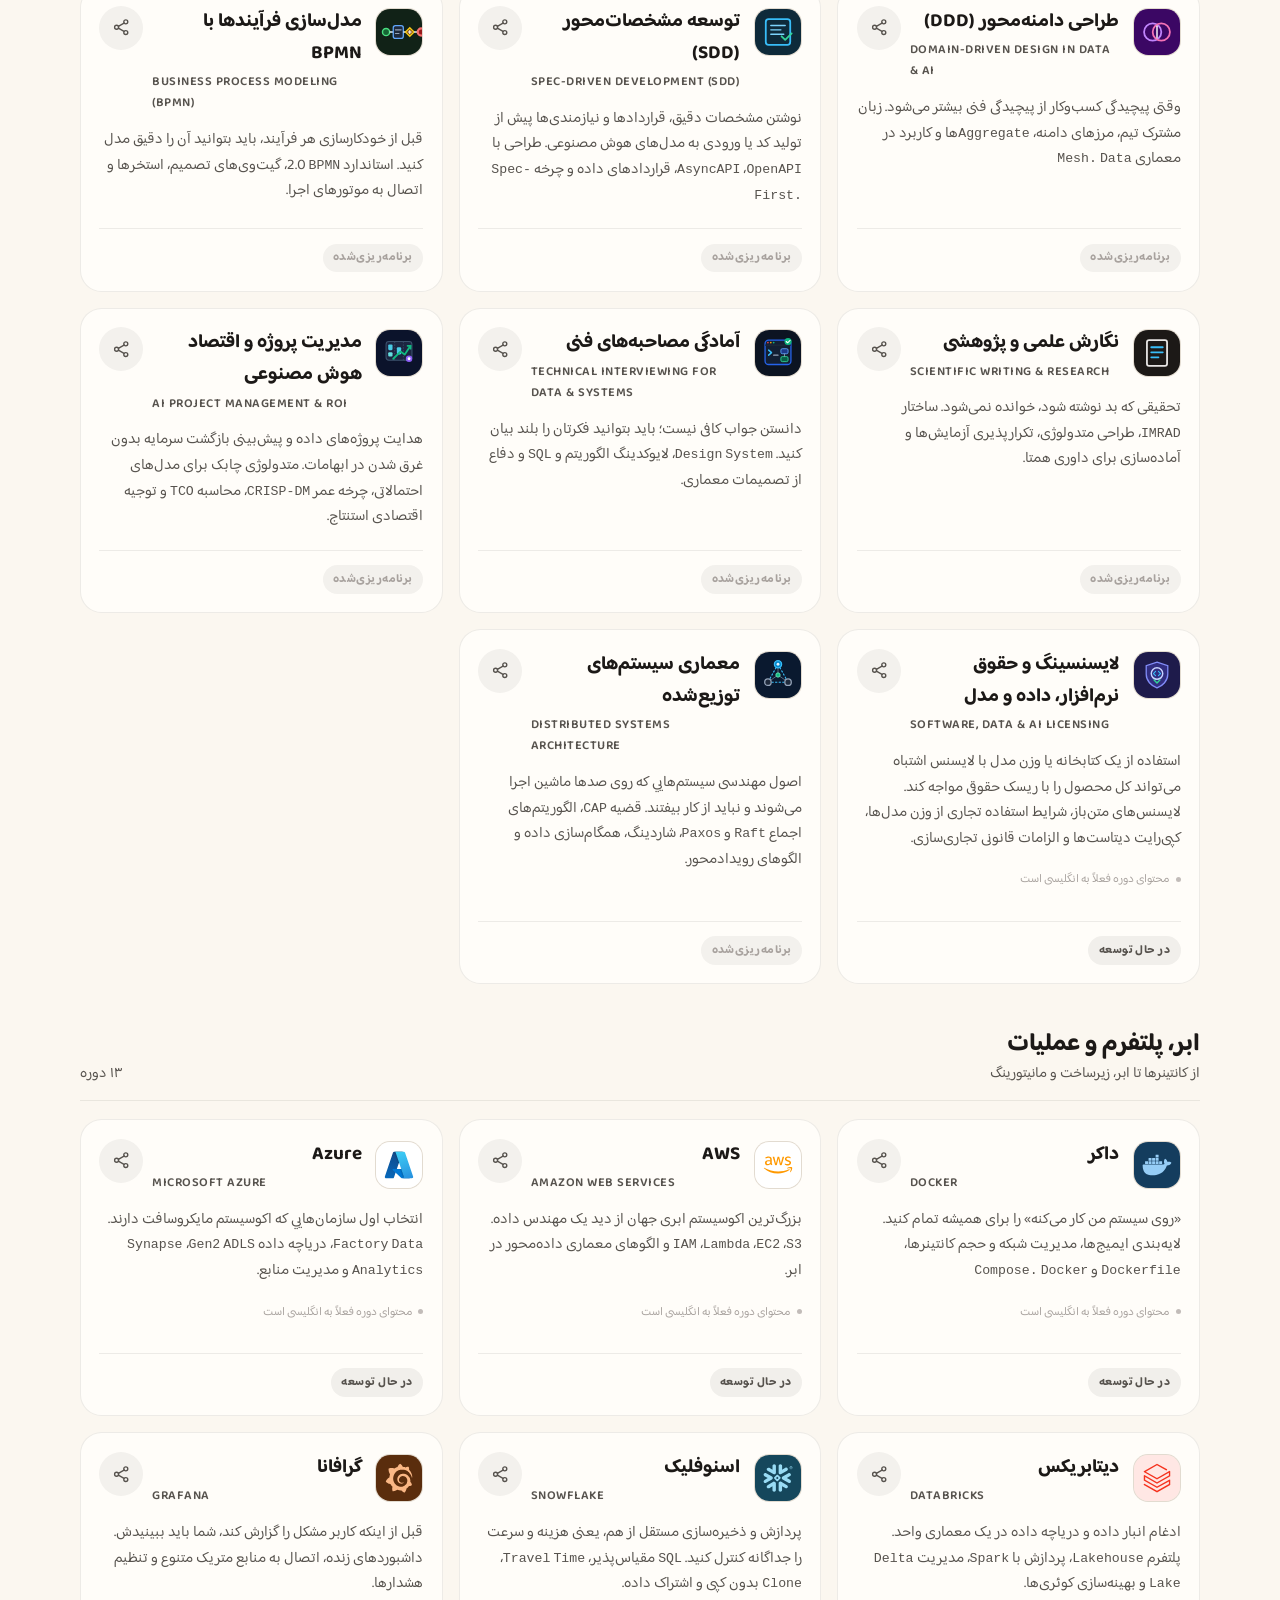
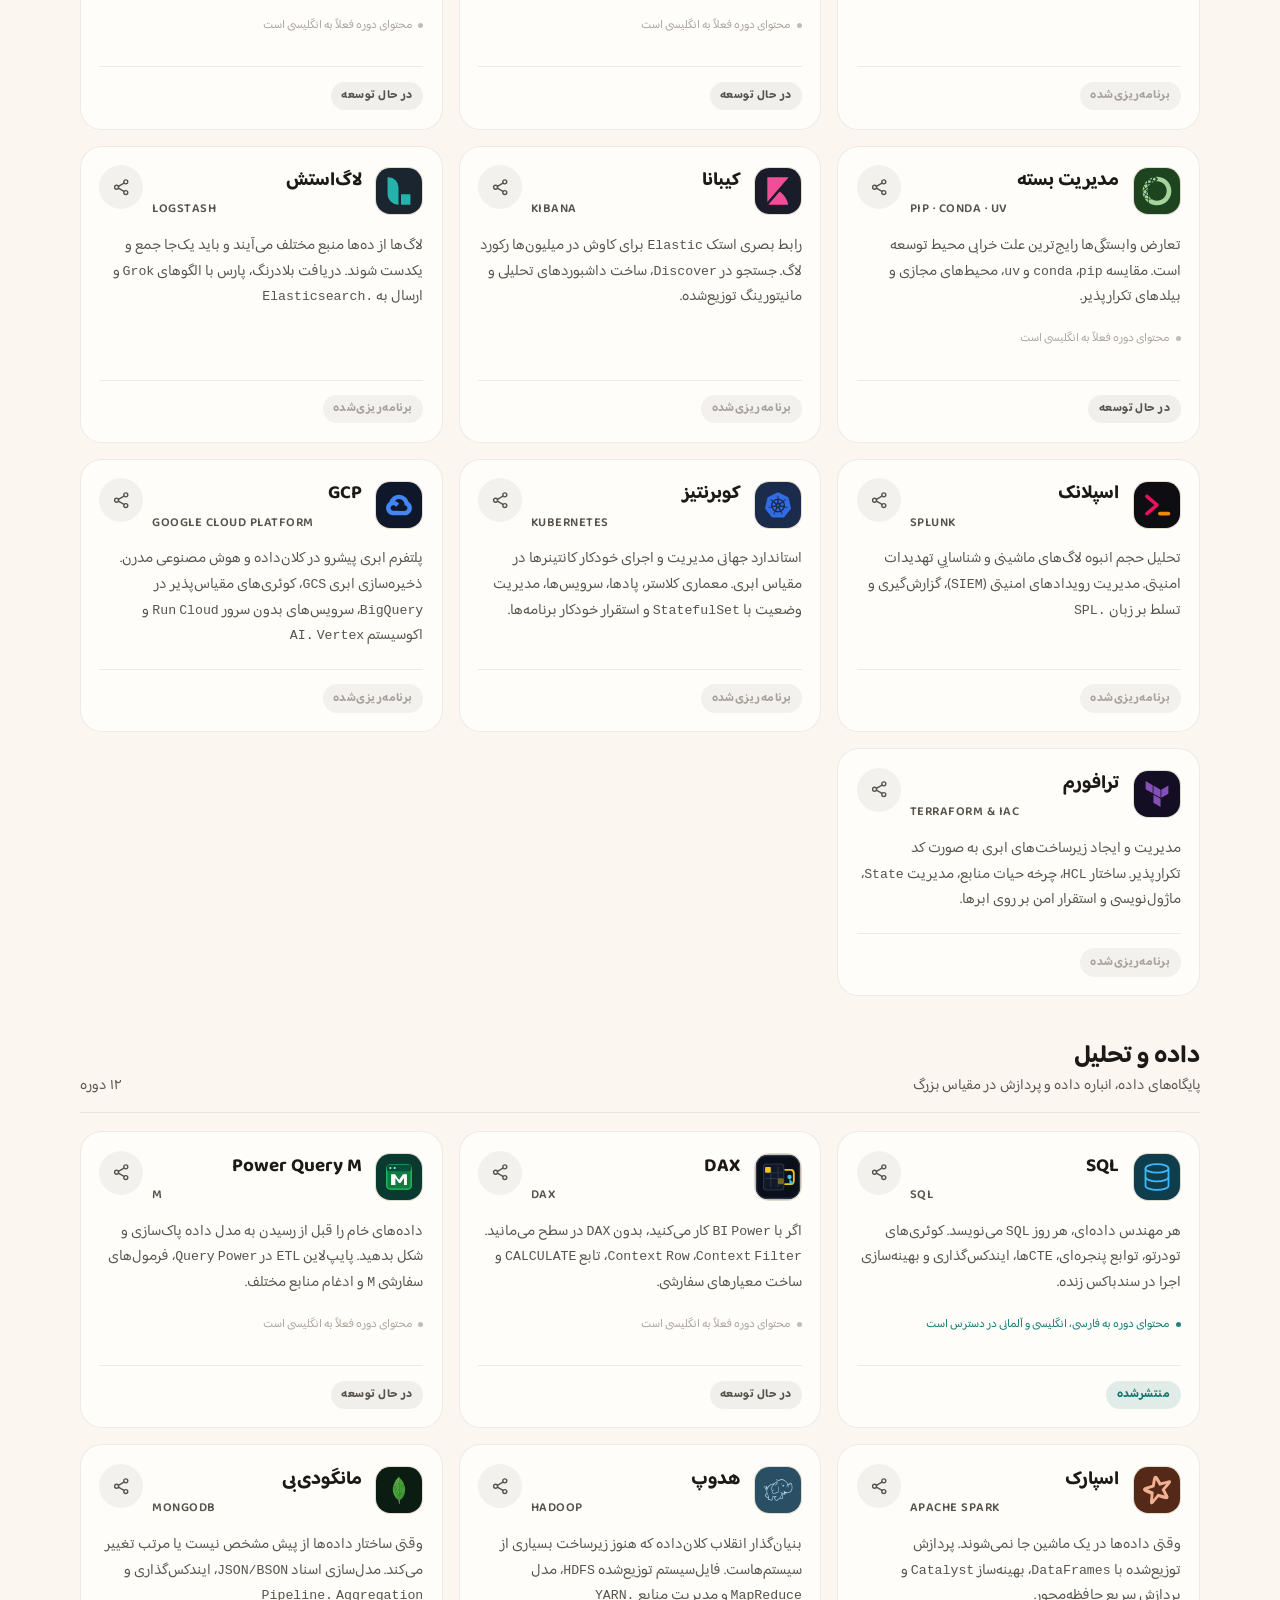
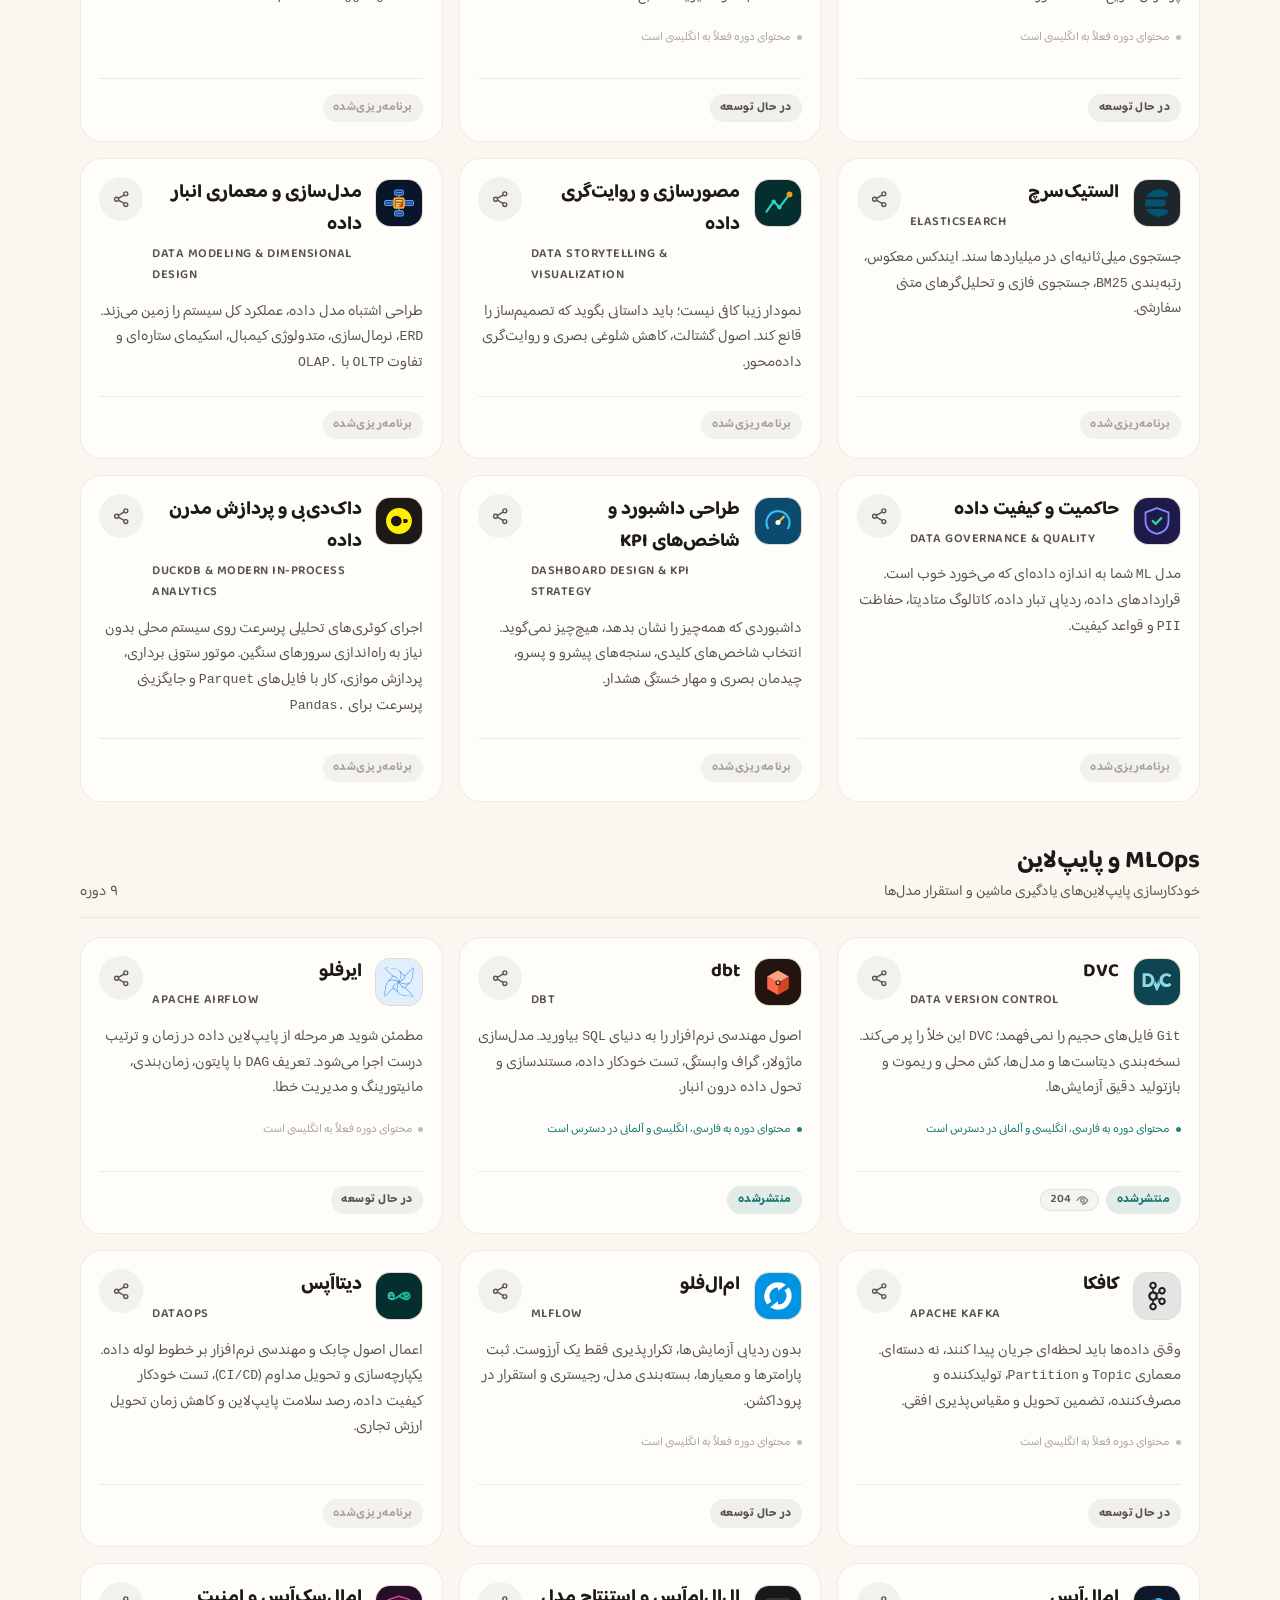
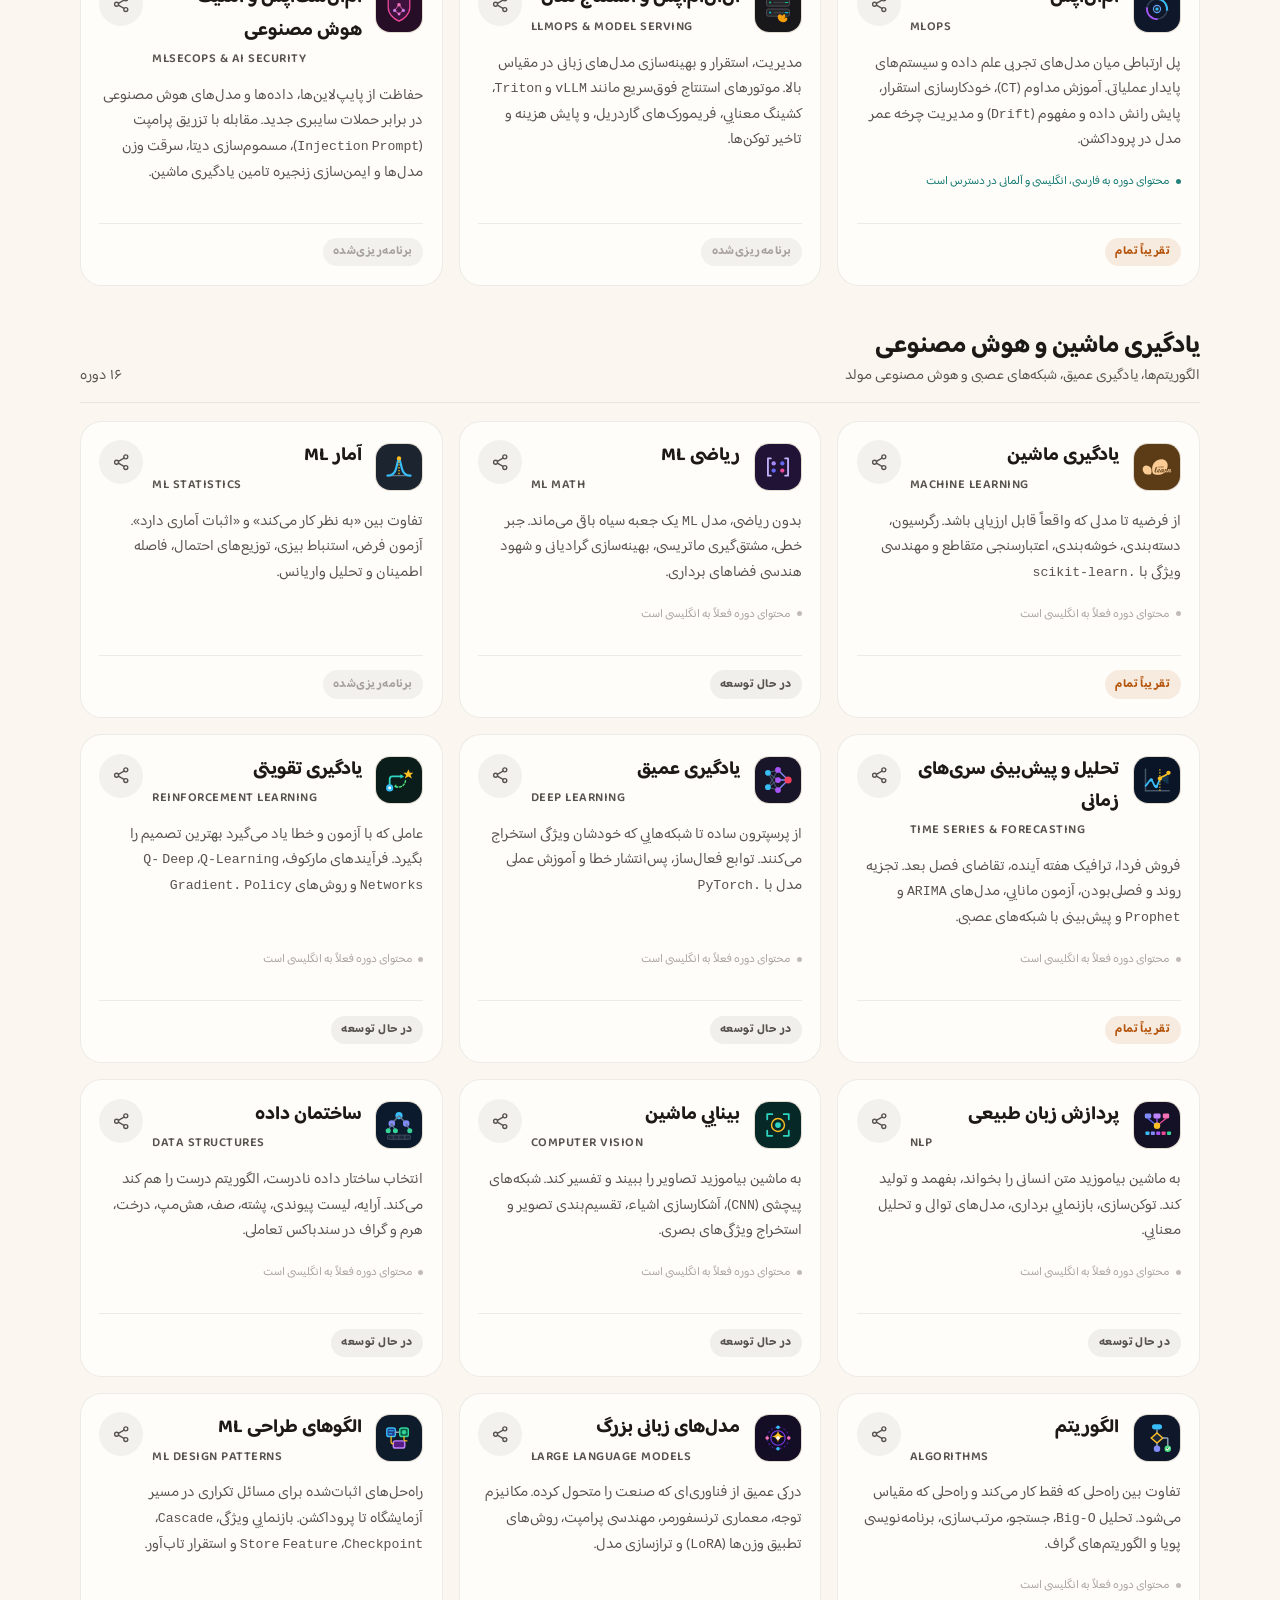
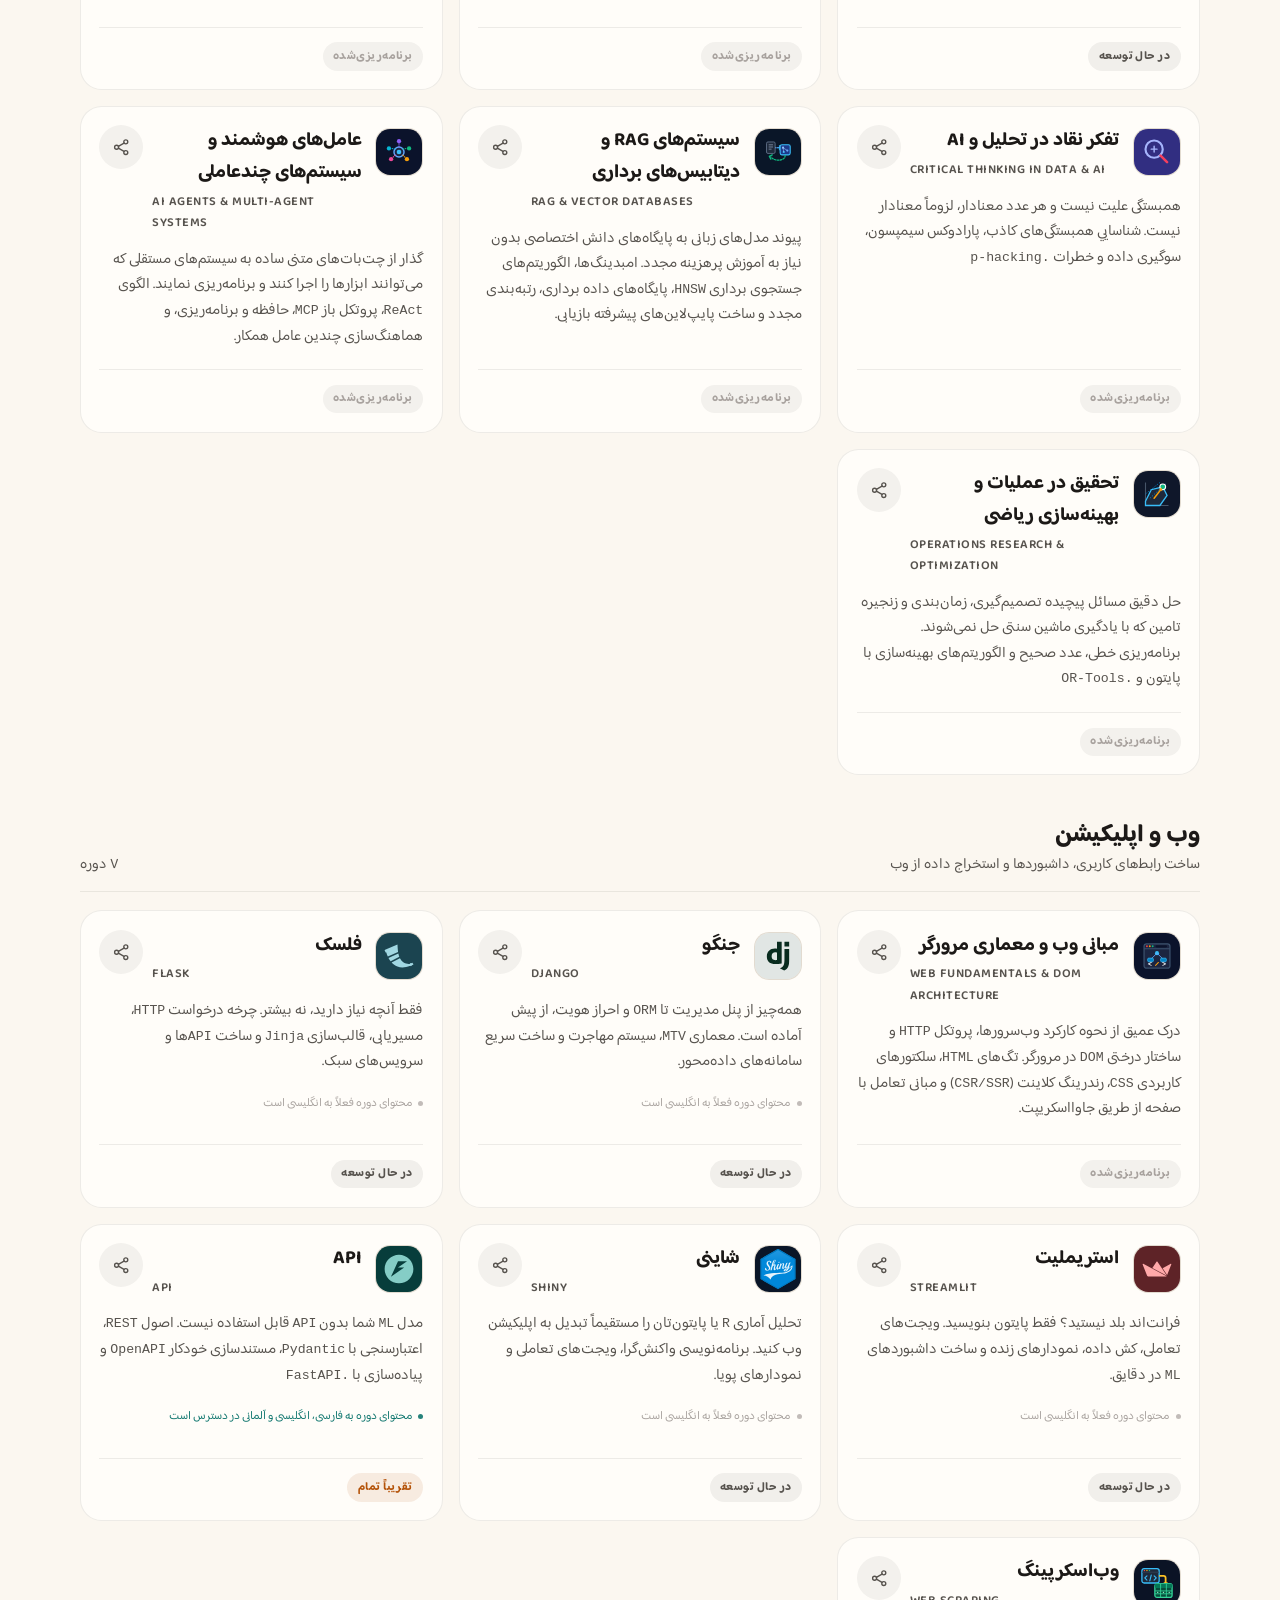
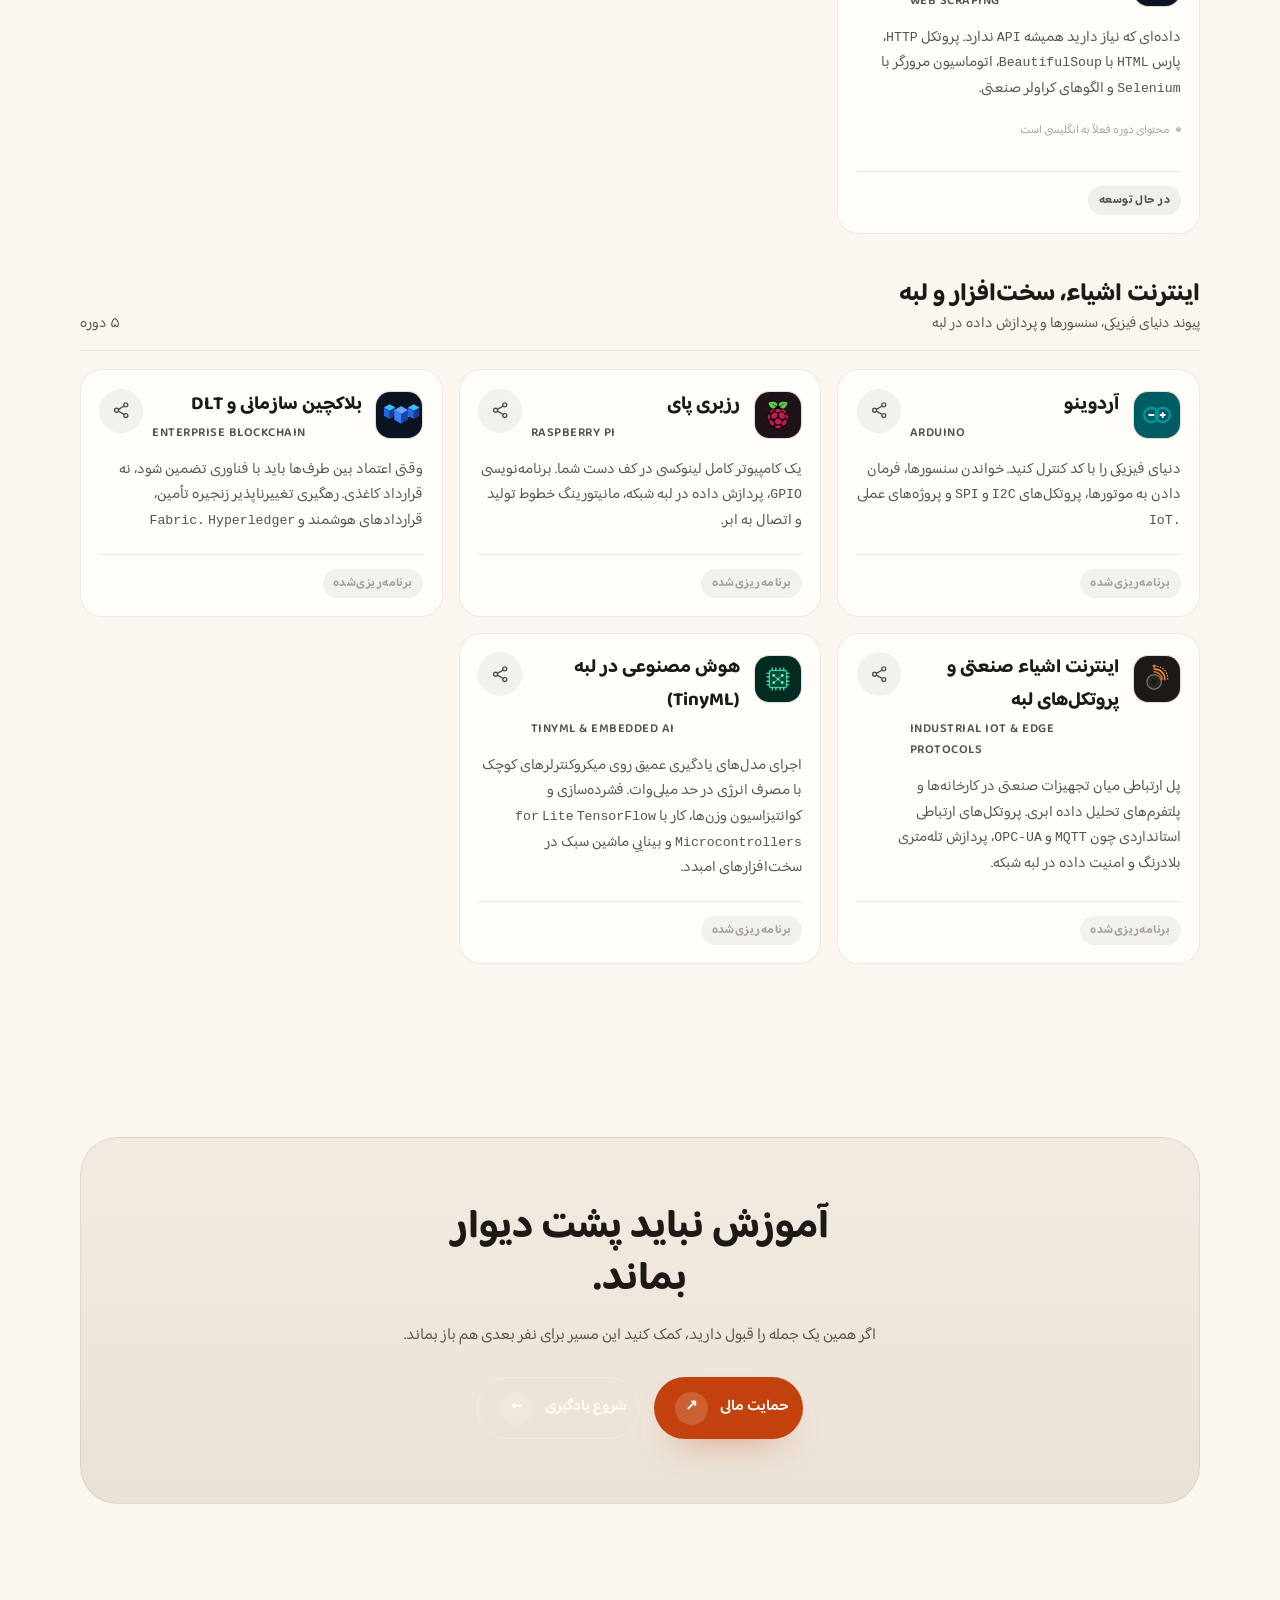
==== commit 47df09a2: "fix: mark Python course as published" ====
--- a/index.html
+++ b/index.html
@@ -14,11 +14,11 @@
       href="https://fonts.googleapis.com/css2?family=Fraunces:ital,opsz,wght@0,9..144,500;0,9..144,600;0,9..144,700;1,9..144,600&family=Plus+Jakarta+Sans:wght@400;500;600;700&family=Baloo+Bhaijaan+2:wght@400;500;600;700;800&family=Lalezar&family=Vazirmatn:wght@500;600;700;800&display=swap"
       rel="stylesheet"
     />
-    <link rel="icon" type="image/x-icon" href="favicon.ico?v=20261005c" />
-    <link rel="icon" type="image/png" sizes="32x32" href="assets/favicon-32x32.png?v=20261005c" />
-    <link rel="icon" type="image/png" sizes="16x16" href="assets/favicon-16x16.png?v=20261005c" />
-    <link rel="icon" type="image/svg+xml" href="assets/favicon.svg?v=20261005c" />
-    <link rel="apple-touch-icon" sizes="180x180" href="assets/apple-touch-icon.png?v=20261005c" />
+    <link rel="icon" type="image/x-icon" href="favicon.ico?v=20261026fav" />
+    <link rel="icon" type="image/png" sizes="32x32" href="assets/favicon-32x32.png?v=20261026fav" />
+    <link rel="icon" type="image/png" sizes="16x16" href="assets/favicon-16x16.png?v=20261026fav" />
+    <link rel="icon" type="image/svg+xml" href="assets/favicon.svg?v=20261026fav" />
+    <link rel="apple-touch-icon" sizes="180x180" href="assets/apple-touch-icon.png?v=20261026fav" />
     <link rel="stylesheet" href="styles.css?v=20261025_copy" />
     <script>
       document.documentElement.classList.add("js");
@@ -31,7 +31,7 @@
     <header class="nav-wrap">
       <nav class="nav-island" aria-label="Main">
         <a class="nav-brand" href="#top">
-          <img class="nav-mark" src="assets/brand/mark.png" alt="Aghili Labs" width="36" height="36" />
+          <img class="nav-mark" src="assets/brand/mark.png?v=20261026fav" alt="Aghili Labs" width="36" height="36" />
           <span>Aghili Labs</span>
         </a>
         <div class="nav-links" id="nav-links">
@@ -304,14 +304,14 @@
             <!-- Visual Progress Stack -->
             <div class="status-progress-wrap">
               <div class="status-progress-bar" role="progressbar" aria-label="پیشرفت کل دوره‌ها" id="status-progress-bar">
-                <div class="status-seg is-published" id="seg-published" style="width: 6.7%" title="منتشرشده: ۶ دوره"></div>
-                <div class="status-seg is-near-complete" id="seg-near-complete" style="width: 9.0%" title="تقریباً تمام: ۸ دوره"></div>
+                <div class="status-seg is-published" id="seg-published" style="width: 7.9%" title="منتشرشده: ۷ دوره"></div>
+                <div class="status-seg is-near-complete" id="seg-near-complete" style="width: 7.9%" title="تقریباً تمام: ۷ دوره"></div>
                 <div class="status-seg is-in-development" id="seg-in-development" style="width: 33.7%" title="در حال توسعه: ۳۰ دوره"></div>
                 <div class="status-seg is-planned" id="seg-planned" style="width: 50.6%" title="برنامه‌ریزی‌شده: ۴۵ دوره"></div>
               </div>
               <div class="status-progress-legend" id="status-progress-legend">
-                <span class="legend-item"><span class="legend-dot is-published"></span><span data-i18n="statusLegendPublished">منتشرشده</span> (<span id="pct-published">۷٪</span>)</span>
-                <span class="legend-item"><span class="legend-dot is-near-complete"></span><span data-i18n="statusLegendNearComplete">تقریباً تمام</span> (<span id="pct-near-complete">۹٪</span>)</span>
+                <span class="legend-item"><span class="legend-dot is-published"></span><span data-i18n="statusLegendPublished">منتشرشده</span> (<span id="pct-published">۸٪</span>)</span>
+                <span class="legend-item"><span class="legend-dot is-near-complete"></span><span data-i18n="statusLegendNearComplete">تقریباً تمام</span> (<span id="pct-near-complete">۸٪</span>)</span>
                 <span class="legend-item"><span class="legend-dot is-in-development"></span><span data-i18n="statusLegendInDev">در حال توسعه</span> (<span id="pct-in-development">۳۴٪</span>)</span>
                 <span class="legend-item"><span class="legend-dot is-planned"></span><span data-i18n="statusLegendPlanned">برنامه‌ریزی‌شده</span> (<span id="pct-planned">۵۰٪</span>)</span>
               </div>
@@ -325,7 +325,7 @@
                   <span class="status-card-pill is-published" data-i18n="statusCardPillPublished">منتشرشده</span>
                   <span class="status-card-icon" aria-hidden="true">✓</span>
                 </div>
-                <div class="status-card-count" id="count-published">۶</div>
+                <div class="status-card-count" id="count-published">۷</div>
                 <div class="status-card-label" data-i18n="statusCardLabelPublished">منتشرشده</div>
                 <div class="status-card-sub" data-i18n="statusCardSubPublished">آنلاین و آماده یادگیری</div>
               </button>
@@ -336,7 +336,7 @@
                   <span class="status-card-pill is-near-complete" data-i18n="statusCardPillNearComplete">تقریباً تمام</span>
                   <span class="status-card-icon" aria-hidden="true">◐</span>
                 </div>
-                <div class="status-card-count" id="count-near-complete">۸</div>
+                <div class="status-card-count" id="count-near-complete">۷</div>
                 <div class="status-card-label" data-i18n="statusCardLabelNearComplete">تقریباً تمام</div>
                 <div class="status-card-sub" data-i18n="statusCardSubNearComplete">در مراحل پایانی بازبینی</div>
               </button>
@@ -419,7 +419,7 @@
       <div class="container footer-grid">
         <div>
           <div class="nav-brand footer-brand">
-            <img class="nav-mark" src="assets/brand/mark.png" alt="Aghili Labs" width="36" height="36" />
+            <img class="nav-mark" src="assets/brand/mark.png?v=20261026fav" alt="Aghili Labs" width="36" height="36" />
             <span>Aghili Labs</span>
           </div>
           <p data-i18n="footerText">
@@ -440,6 +440,6 @@
       </div>
     </footer>
 
-    <script src="app.js?v=20261025_copy"></script>
+    <script src="app.js?v=20261031_pub"></script>
   </body>
 </html>
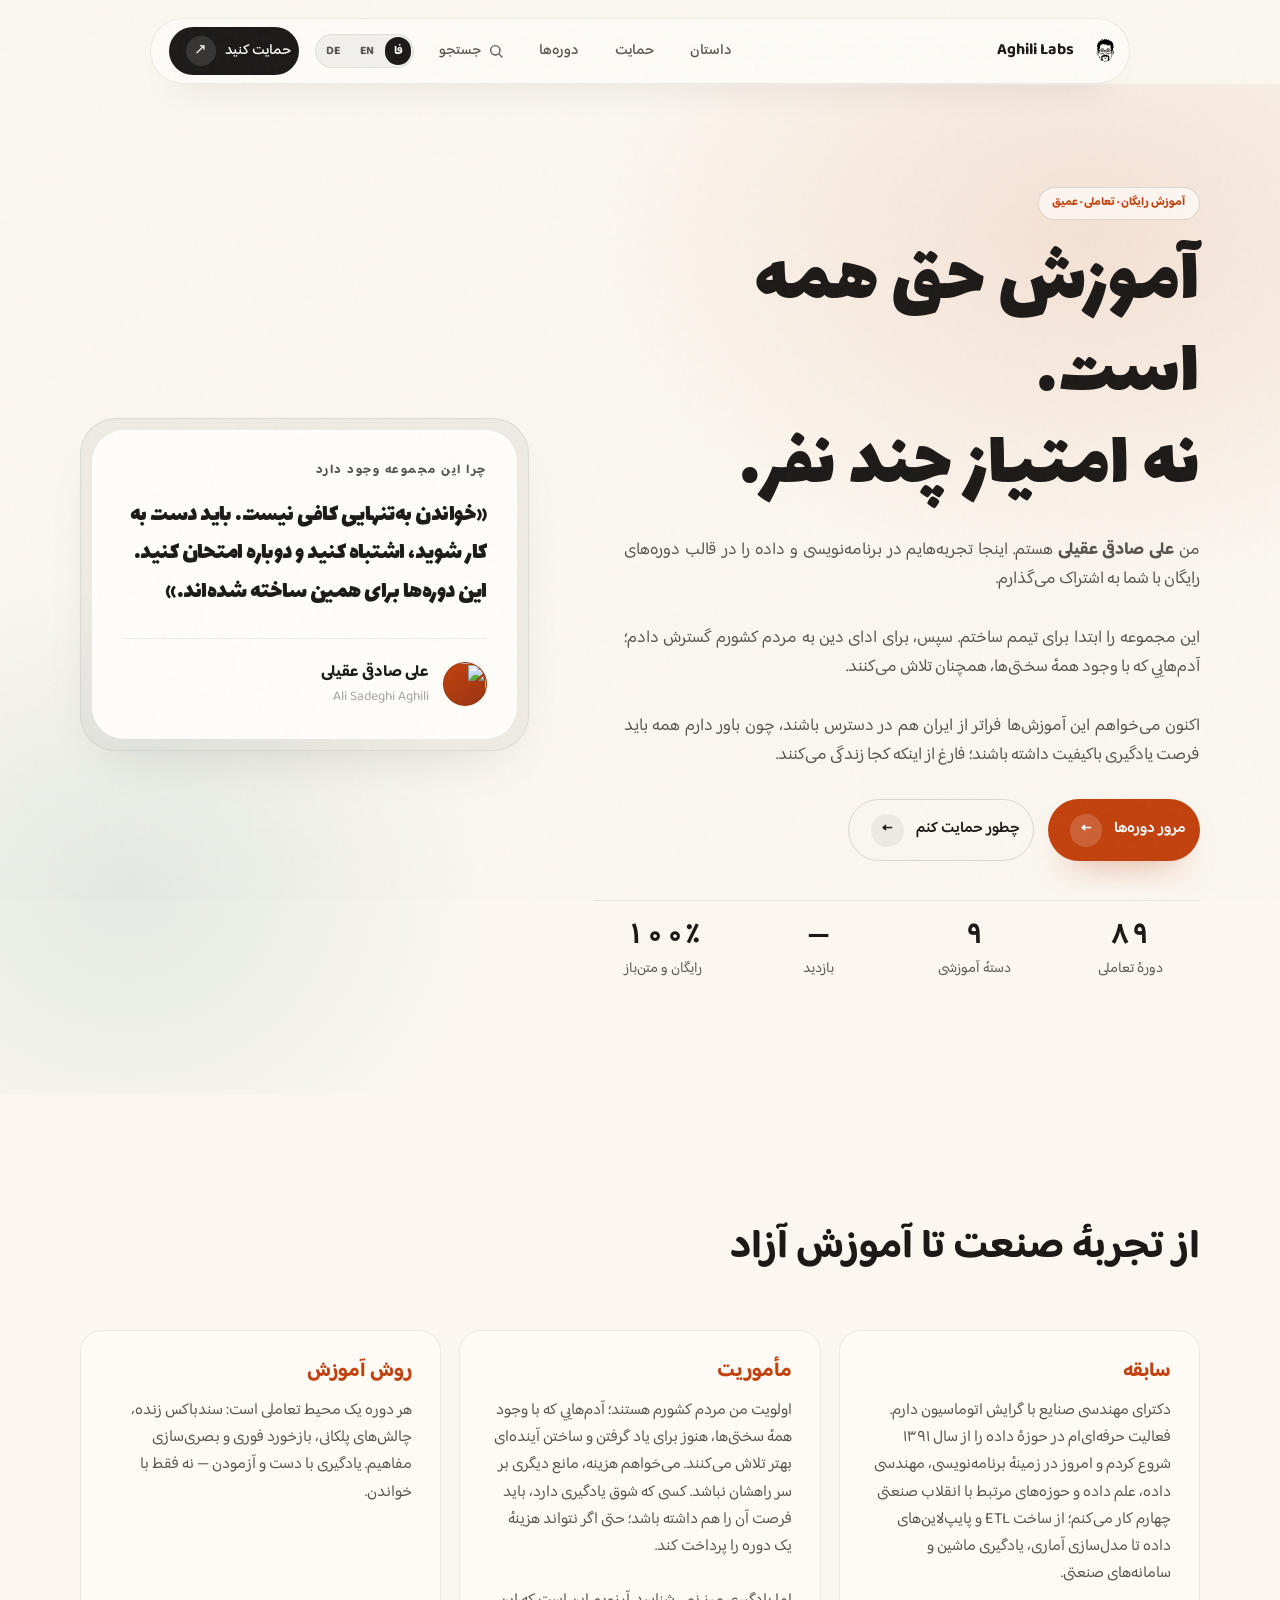
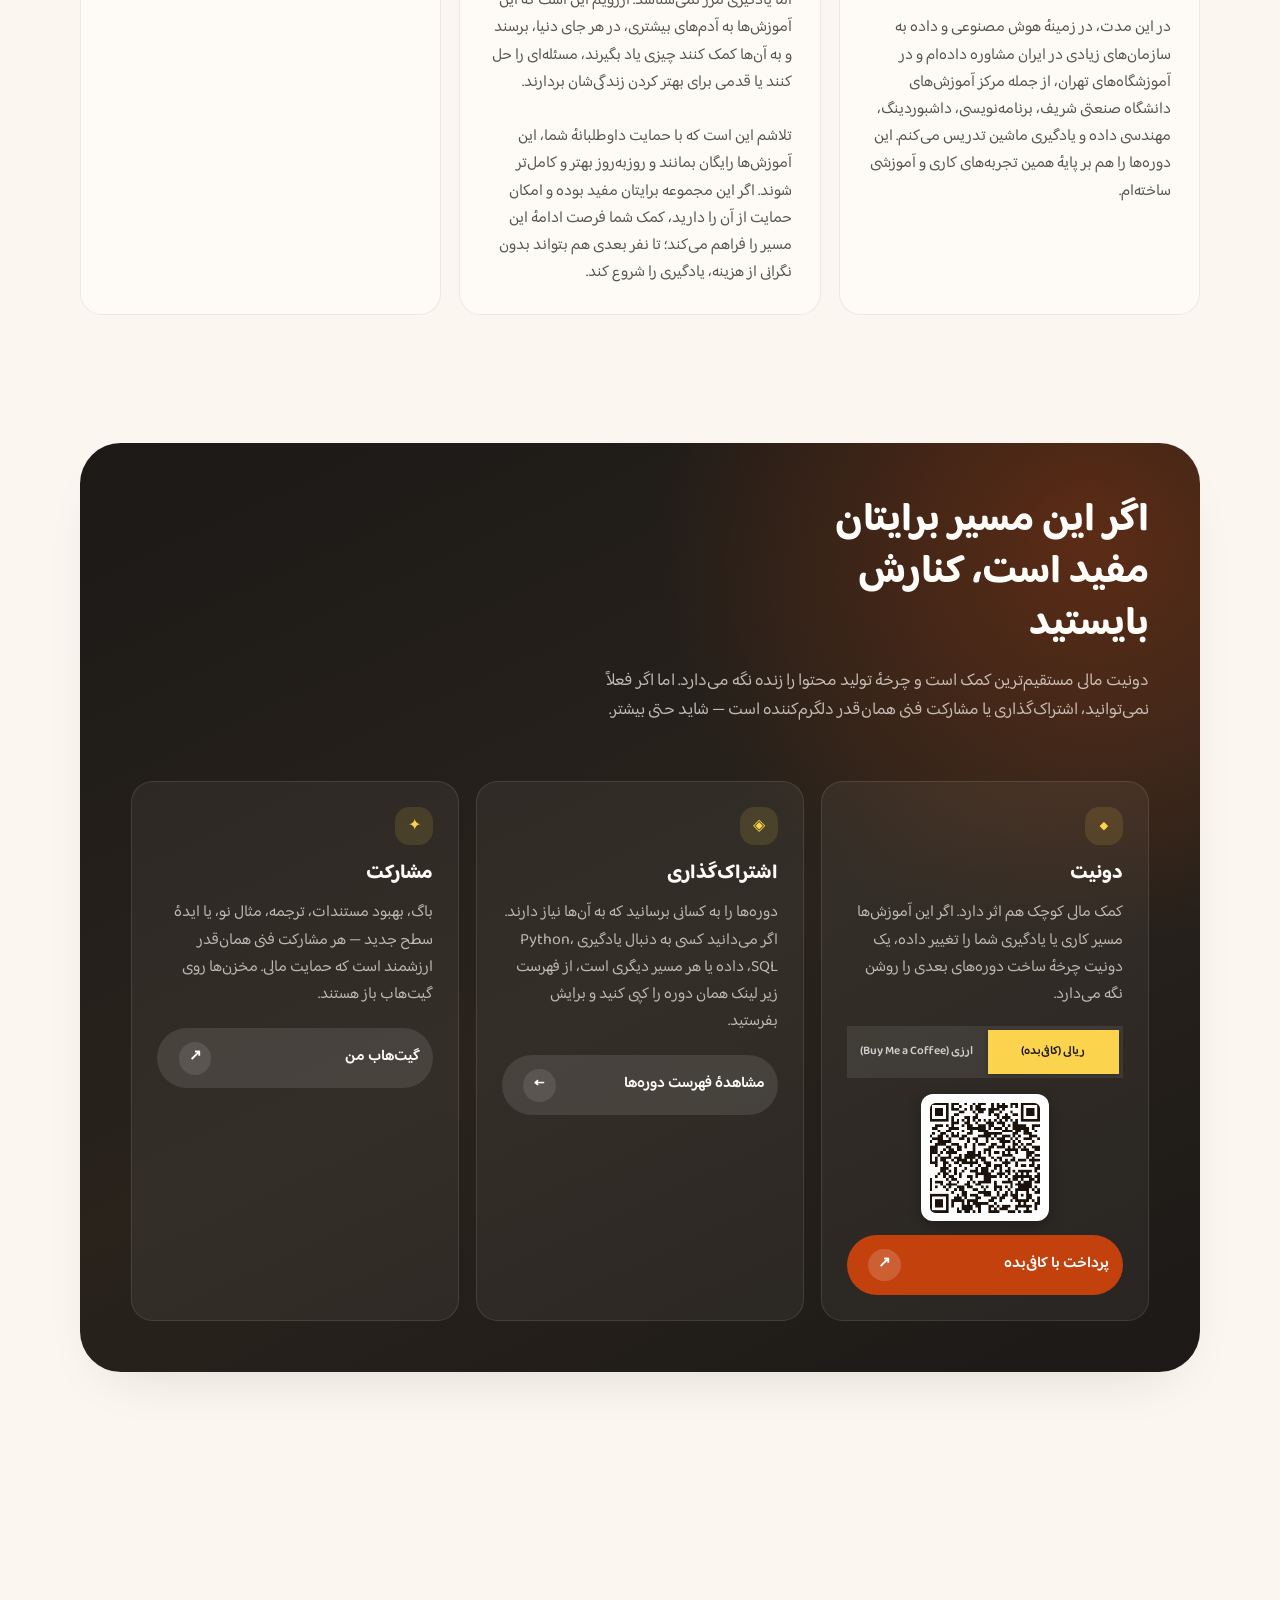
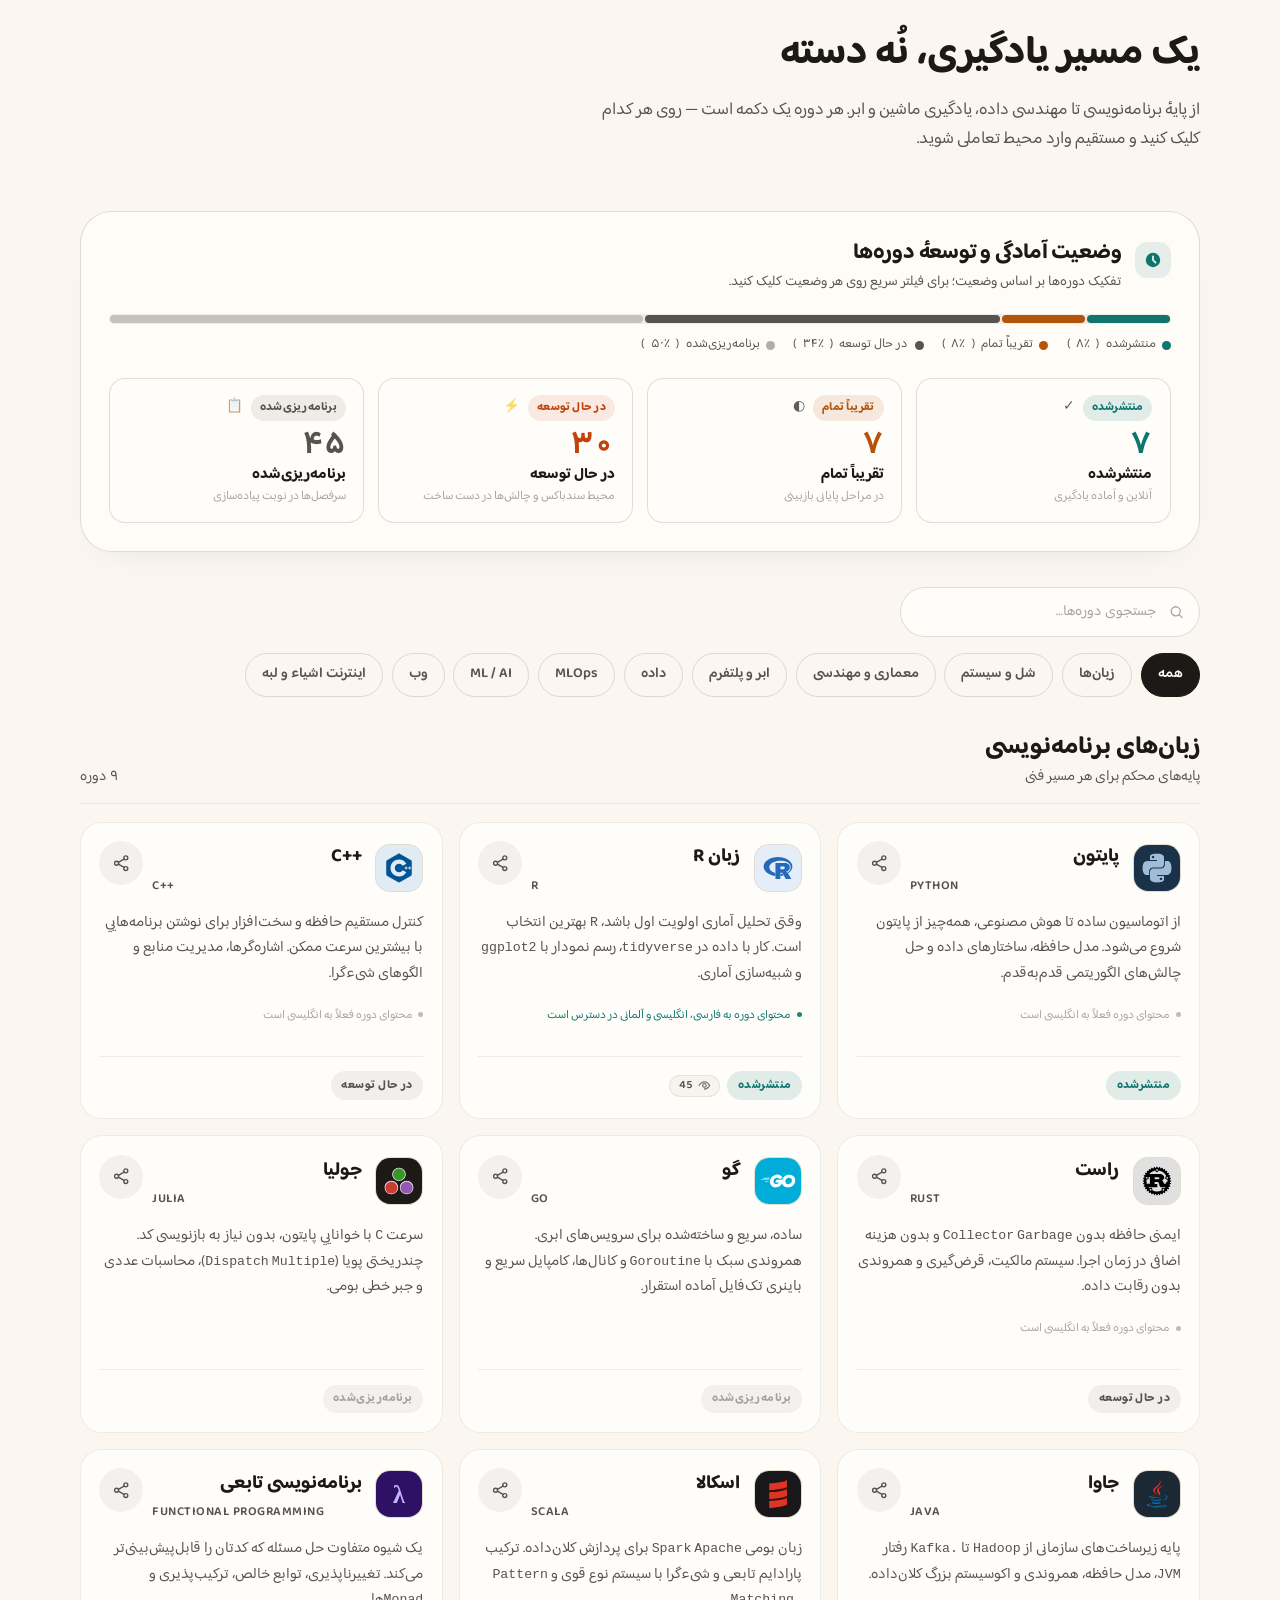
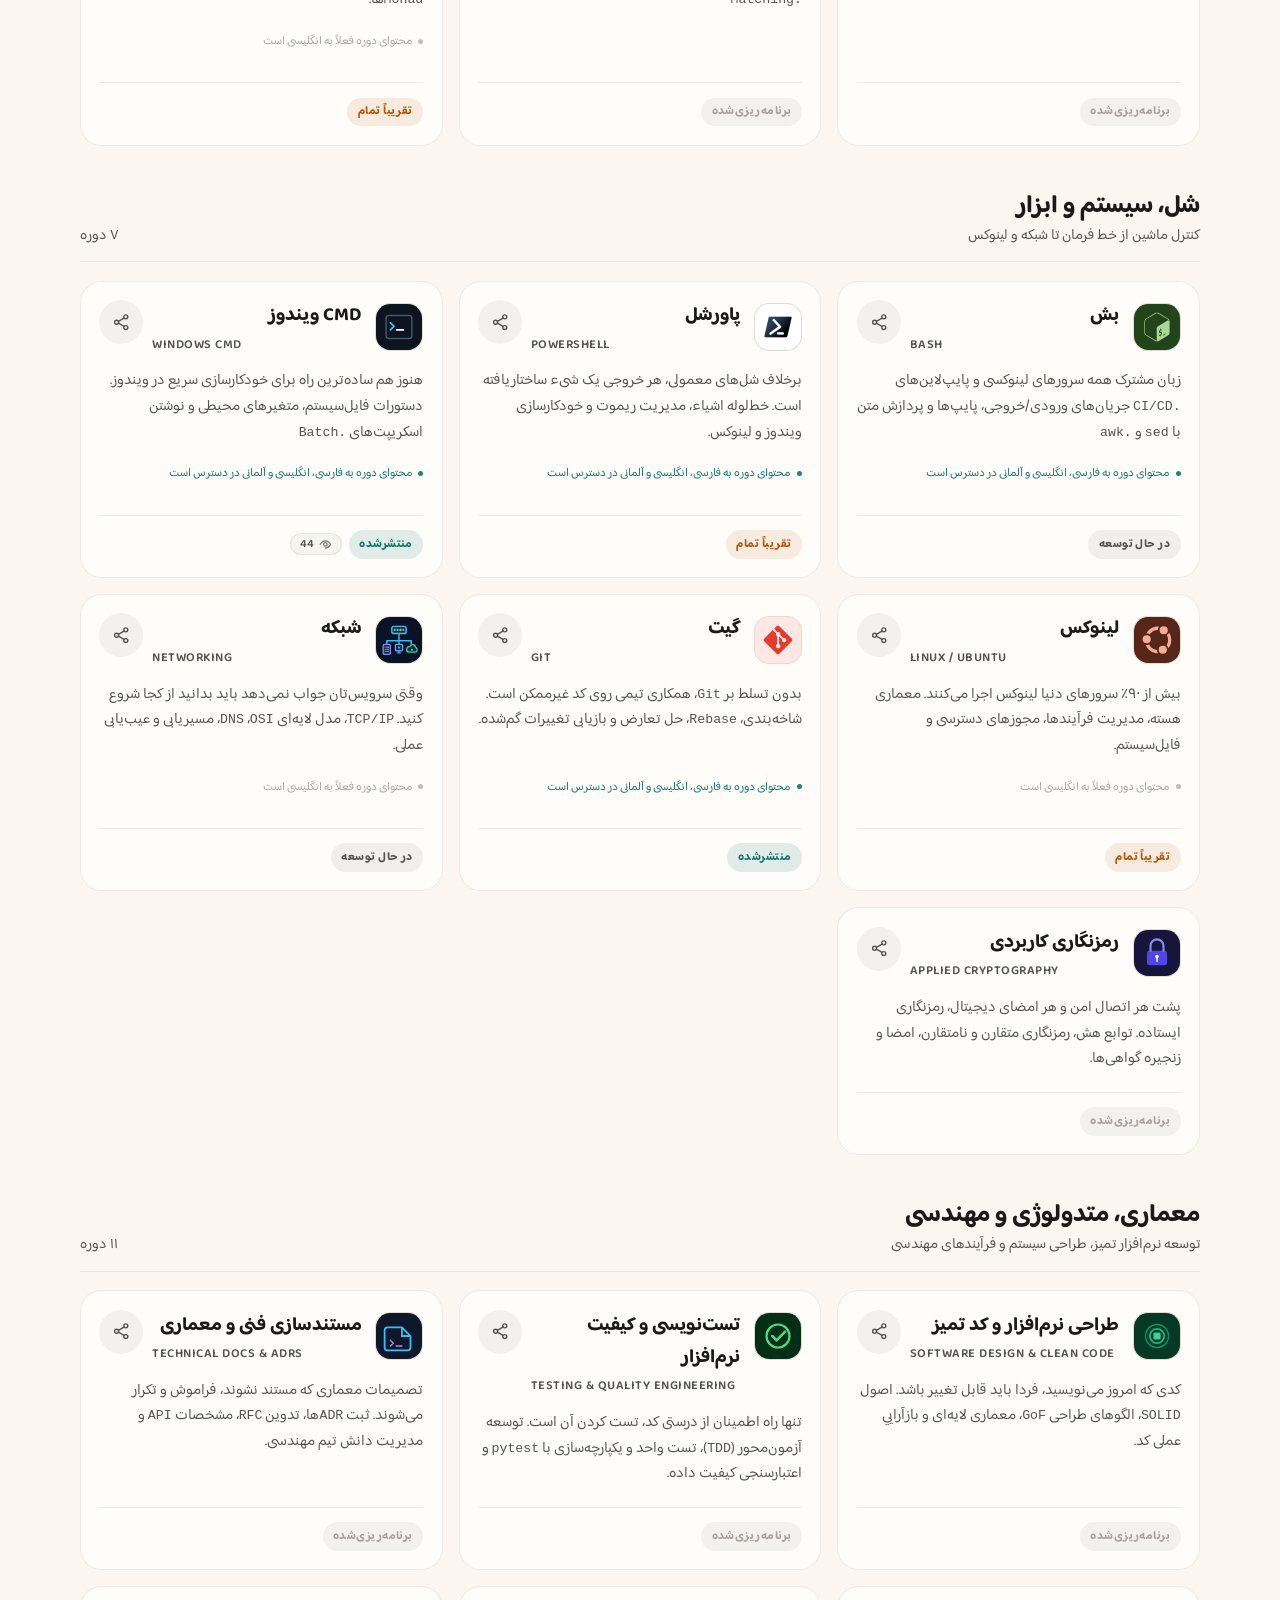
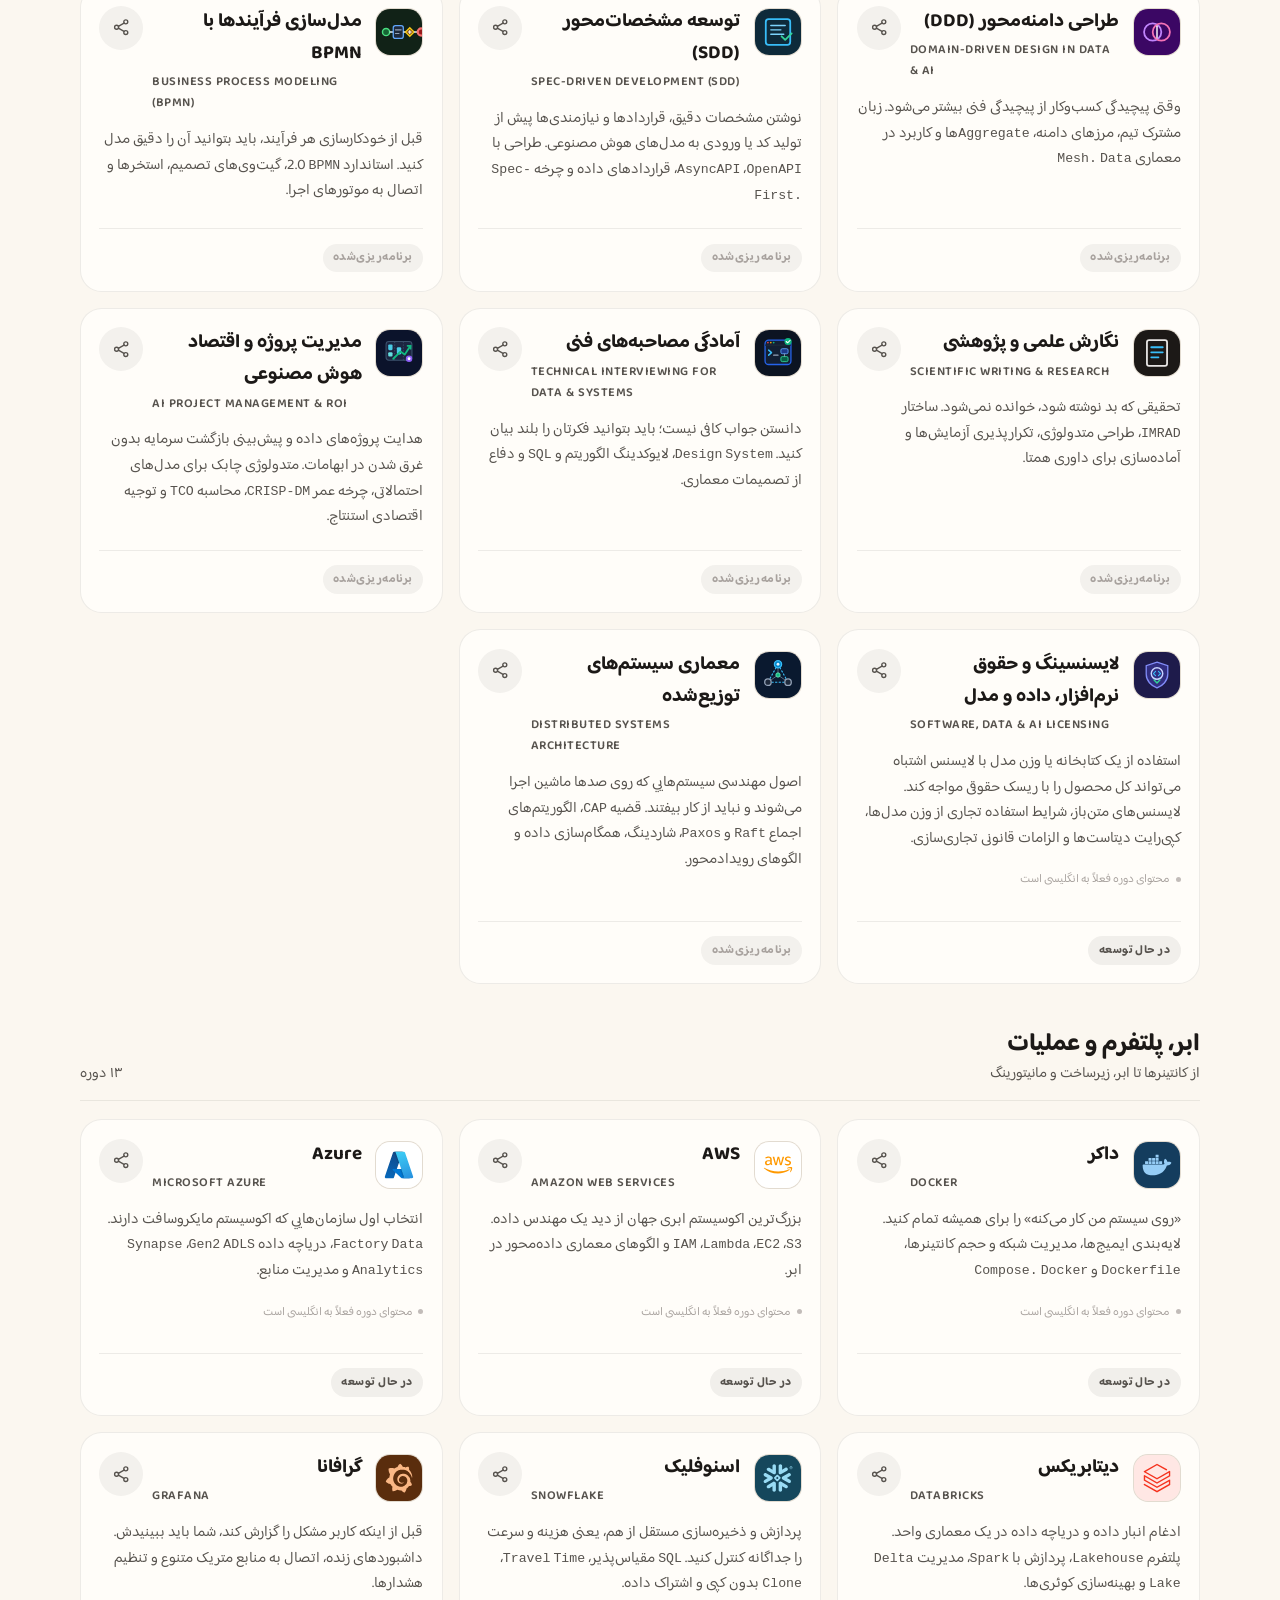
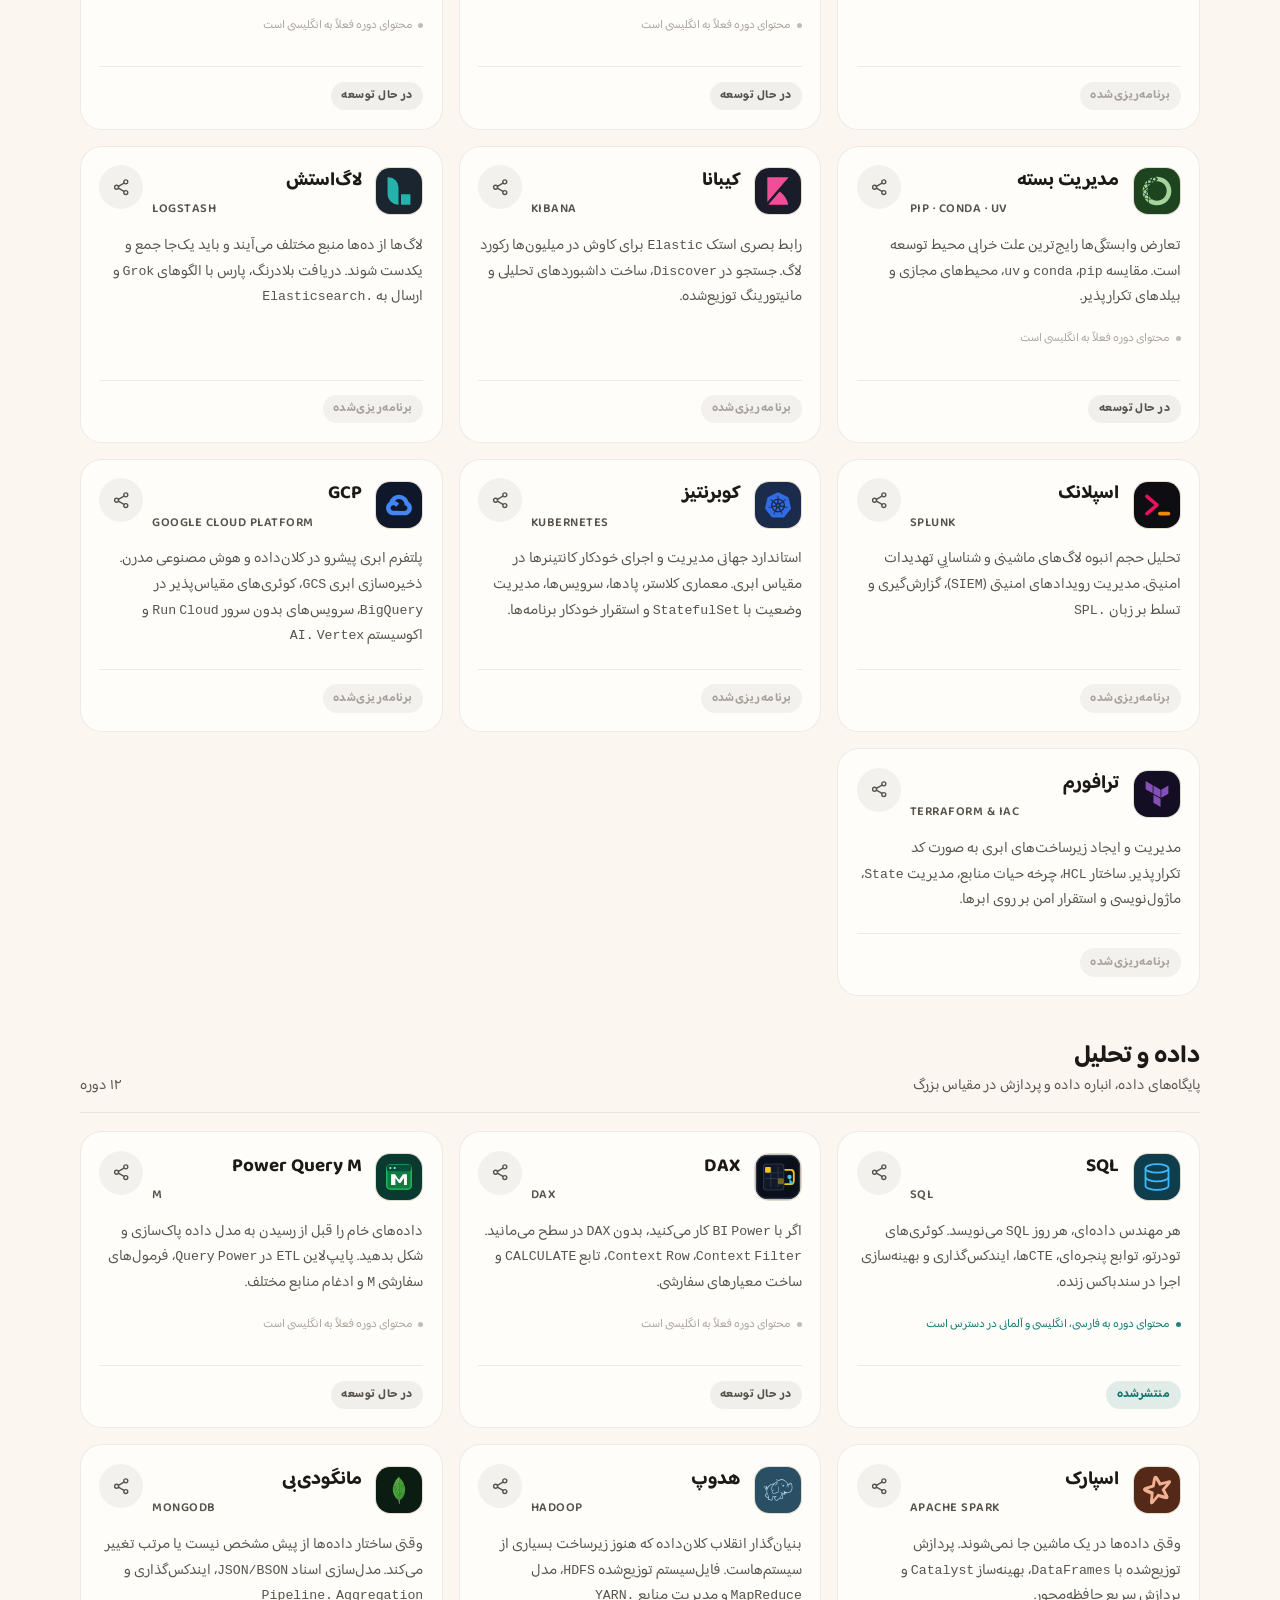
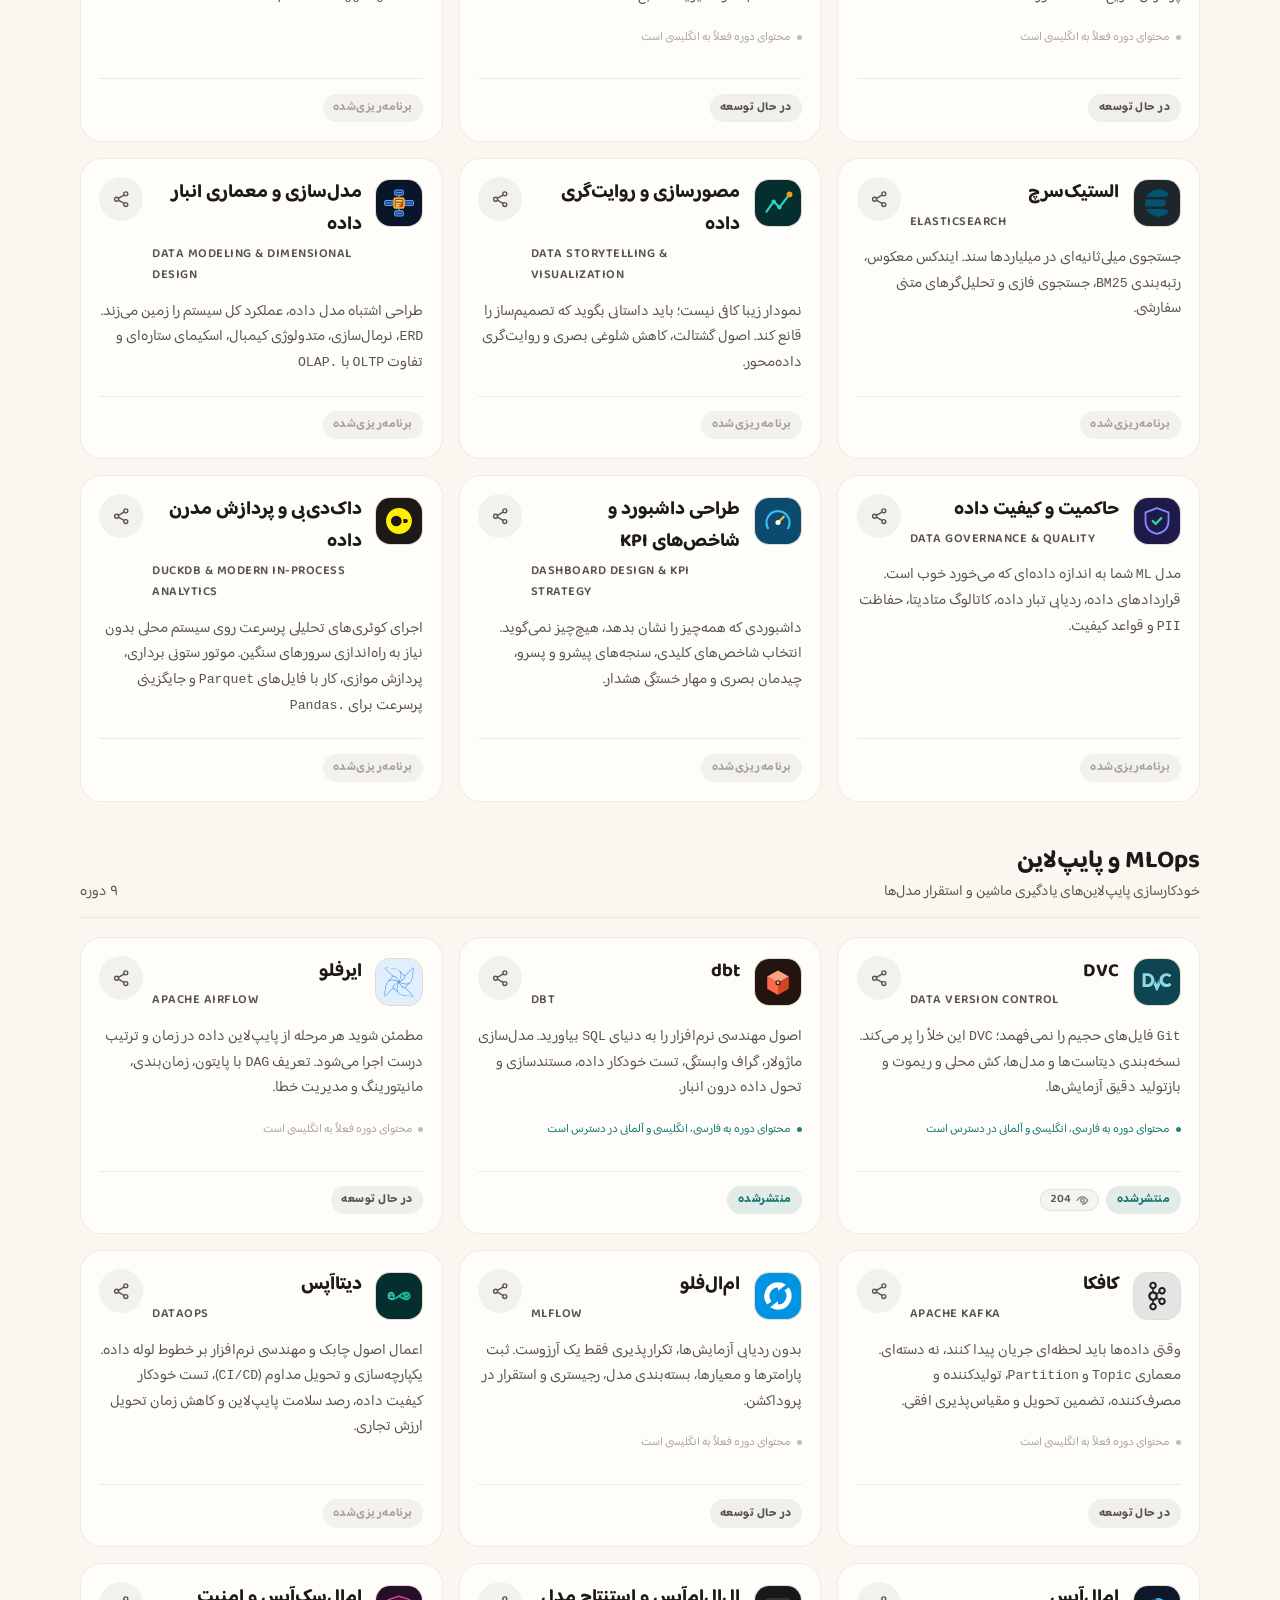
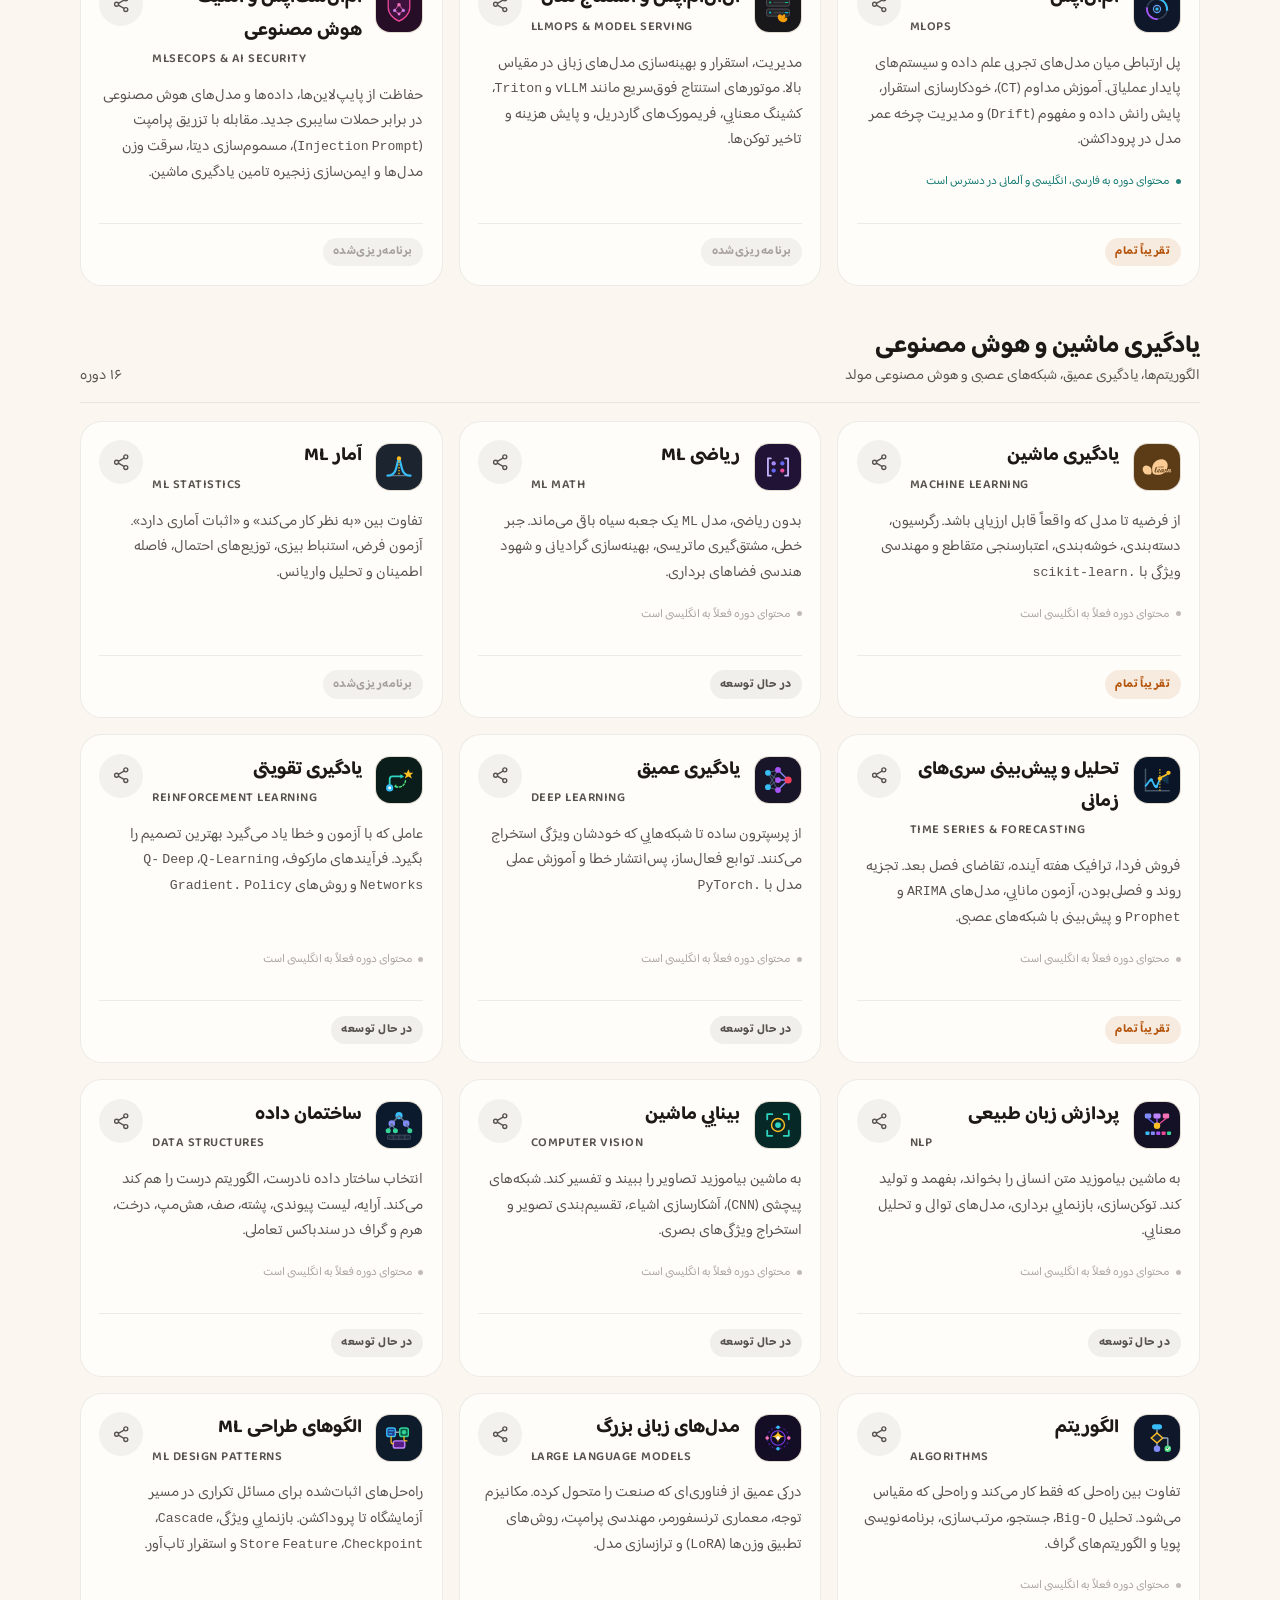
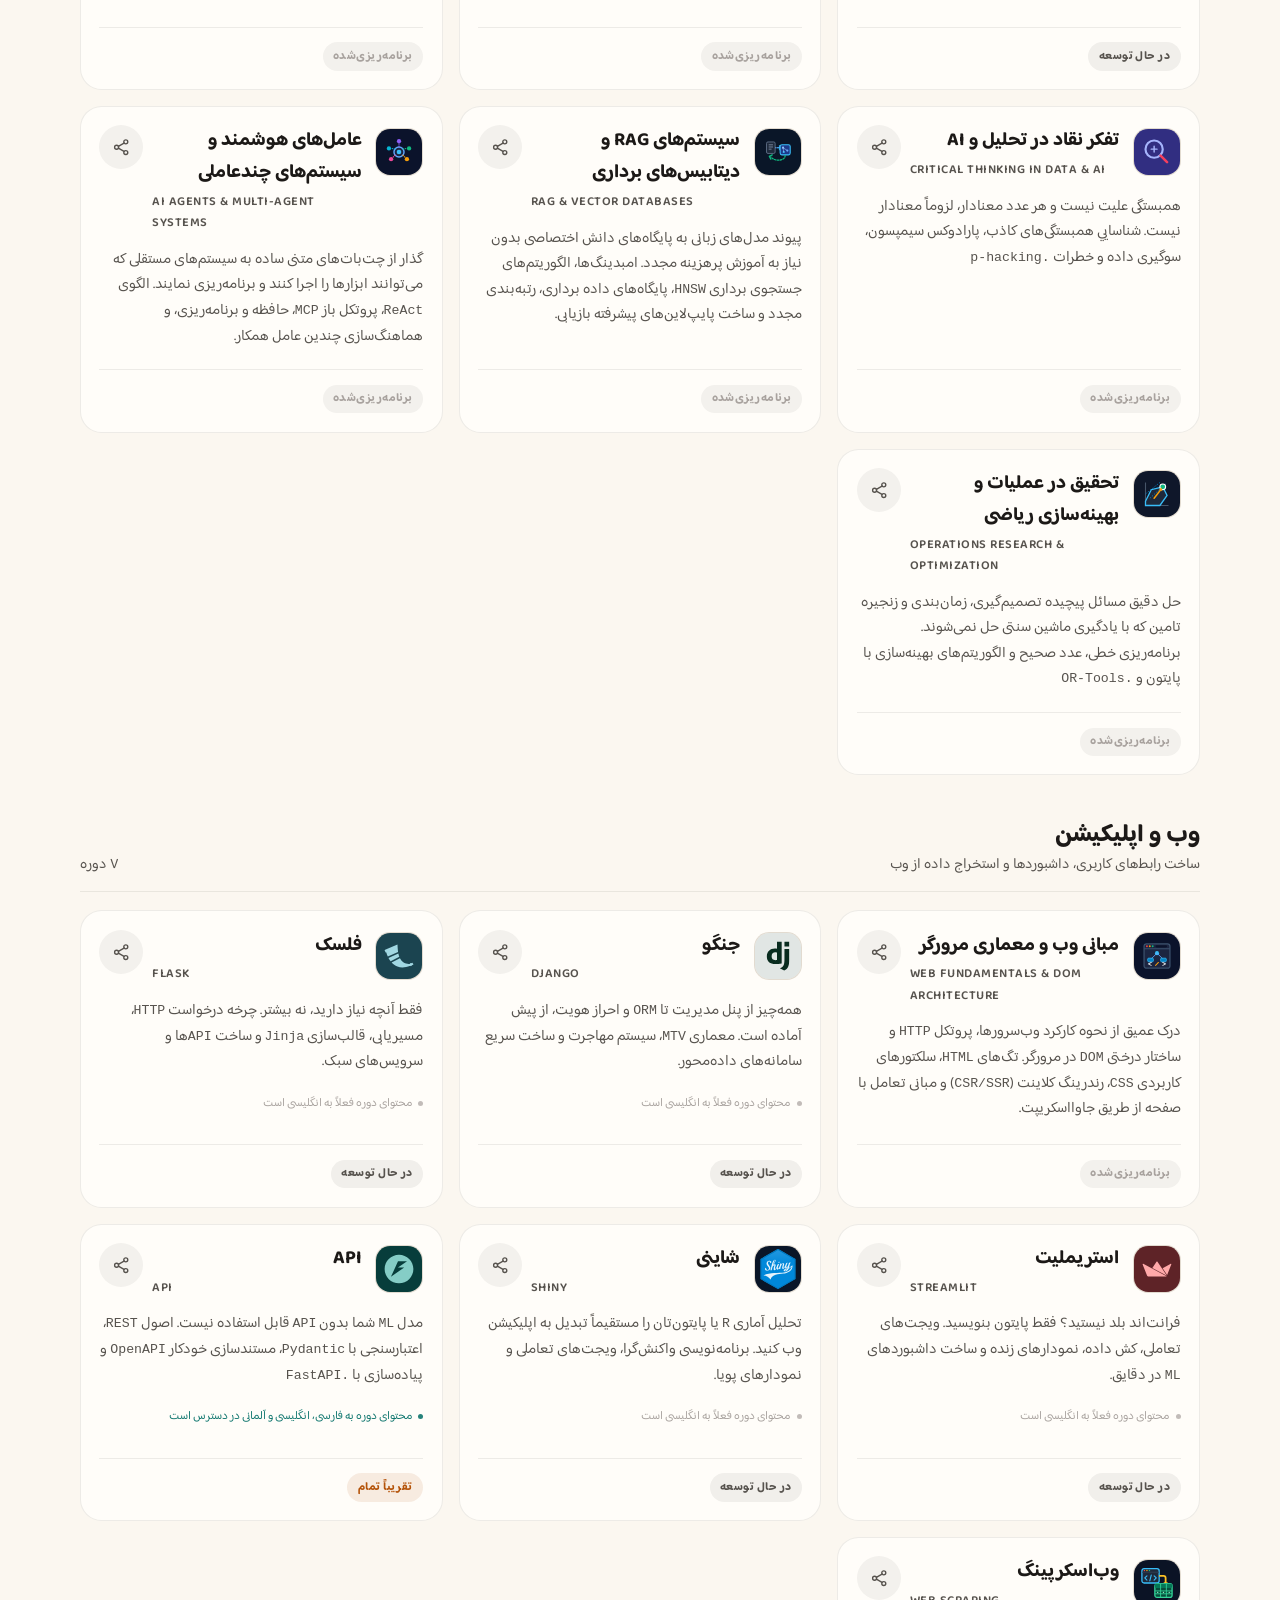
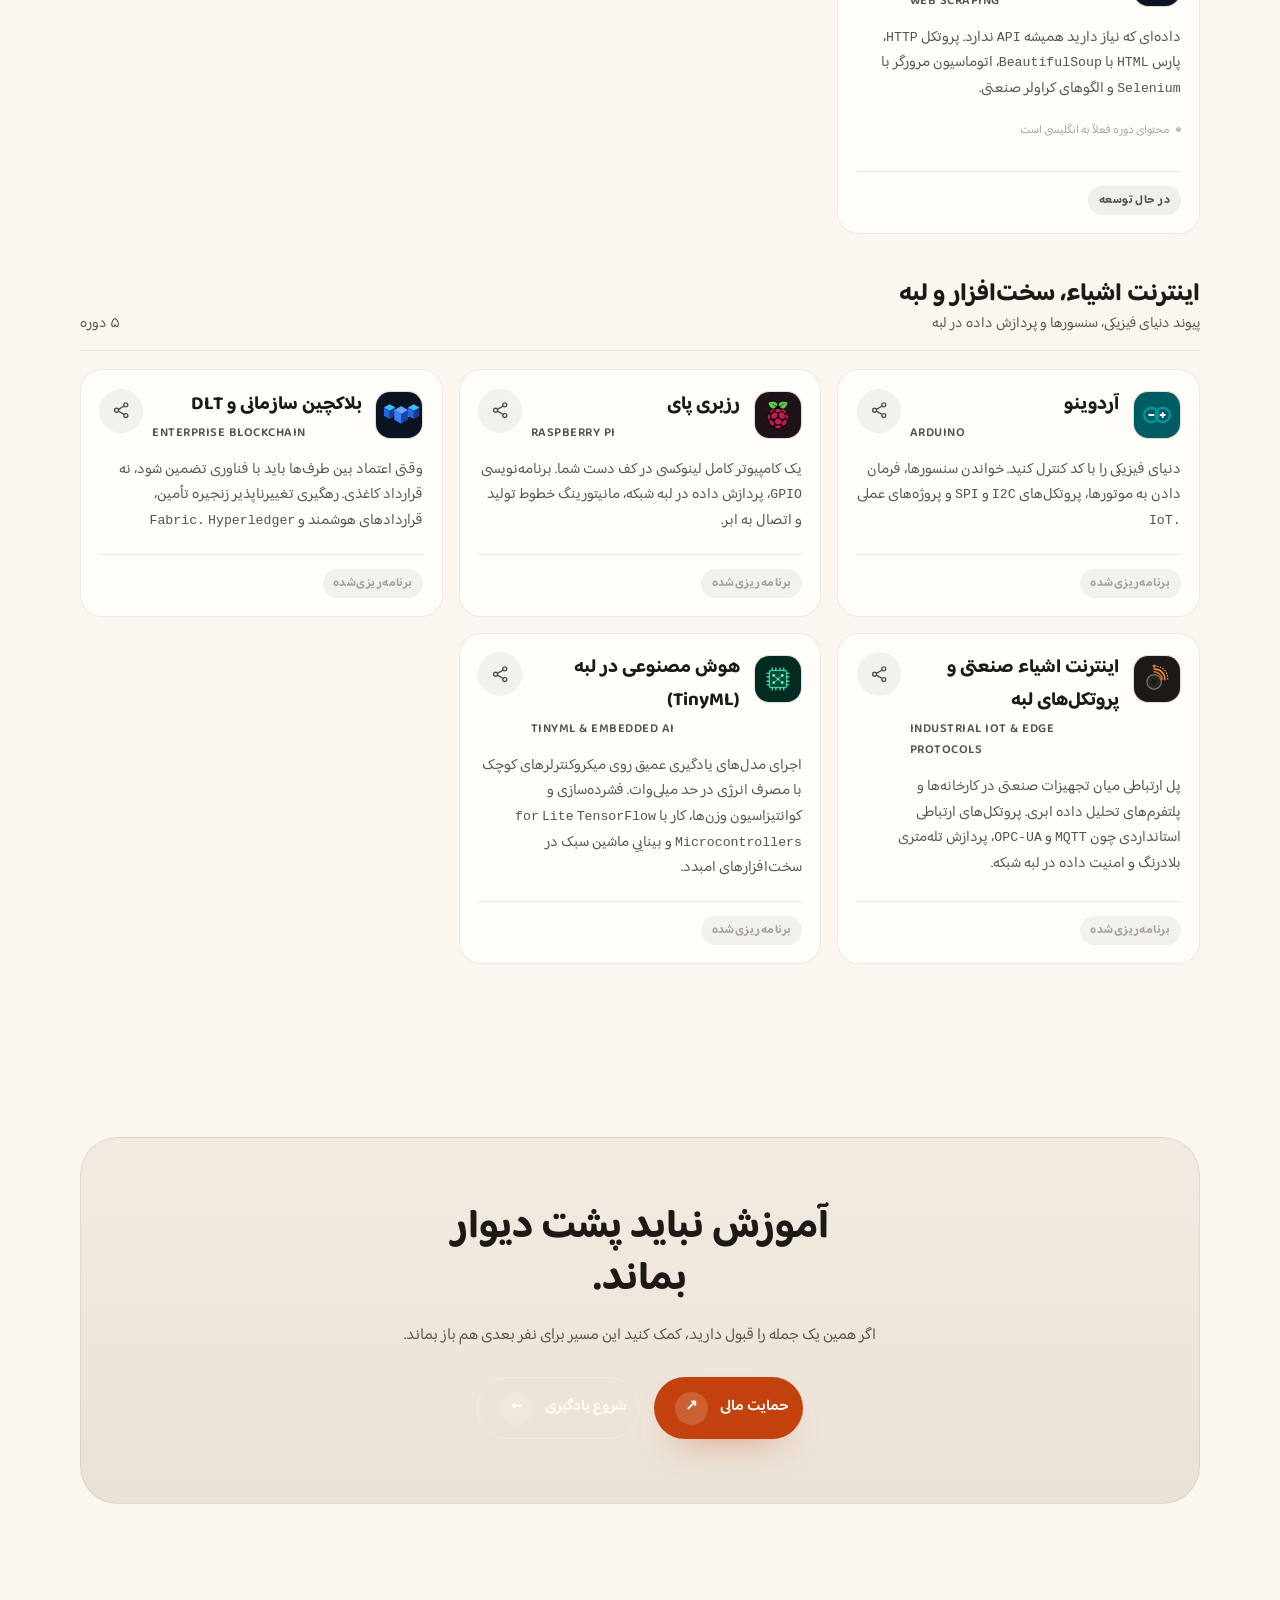
==== commit 8d6e2c24: "feat: replace favicon and brand mark with leaf logo" ====
--- a/index.html
+++ b/index.html
@@ -14,11 +14,11 @@
       href="https://fonts.googleapis.com/css2?family=Fraunces:ital,opsz,wght@0,9..144,500;0,9..144,600;0,9..144,700;1,9..144,600&family=Plus+Jakarta+Sans:wght@400;500;600;700&family=Baloo+Bhaijaan+2:wght@400;500;600;700;800&family=Lalezar&family=Vazirmatn:wght@500;600;700;800&display=swap"
       rel="stylesheet"
     />
-    <link rel="icon" type="image/x-icon" href="favicon.ico?v=20261026fav" />
-    <link rel="icon" type="image/png" sizes="32x32" href="assets/favicon-32x32.png?v=20261026fav" />
-    <link rel="icon" type="image/png" sizes="16x16" href="assets/favicon-16x16.png?v=20261026fav" />
-    <link rel="icon" type="image/svg+xml" href="assets/favicon.svg?v=20261026fav" />
-    <link rel="apple-touch-icon" sizes="180x180" href="assets/apple-touch-icon.png?v=20261026fav" />
+    <link rel="icon" type="image/x-icon" href="favicon.ico?v=20261031fav" />
+    <link rel="icon" type="image/png" sizes="32x32" href="assets/favicon-32x32.png?v=20261031fav" />
+    <link rel="icon" type="image/png" sizes="16x16" href="assets/favicon-16x16.png?v=20261031fav" />
+    <link rel="icon" type="image/svg+xml" href="assets/favicon.svg?v=20261031fav" />
+    <link rel="apple-touch-icon" sizes="180x180" href="assets/apple-touch-icon.png?v=20261031fav" />
     <link rel="stylesheet" href="styles.css?v=20261025_copy" />
     <script>
       document.documentElement.classList.add("js");
@@ -31,7 +31,7 @@
     <header class="nav-wrap">
       <nav class="nav-island" aria-label="Main">
         <a class="nav-brand" href="#top">
-          <img class="nav-mark" src="assets/brand/mark.png?v=20261026fav" alt="Aghili Labs" width="36" height="36" />
+          <img class="nav-mark" src="assets/brand/mark.png?v=20261031fav" alt="Aghili Labs" width="36" height="36" />
           <span>Aghili Labs</span>
         </a>
         <div class="nav-links" id="nav-links">
@@ -419,7 +419,7 @@
       <div class="container footer-grid">
         <div>
           <div class="nav-brand footer-brand">
-            <img class="nav-mark" src="assets/brand/mark.png?v=20261026fav" alt="Aghili Labs" width="36" height="36" />
+            <img class="nav-mark" src="assets/brand/mark.png?v=20261031fav" alt="Aghili Labs" width="36" height="36" />
             <span>Aghili Labs</span>
           </div>
           <p data-i18n="footerText">
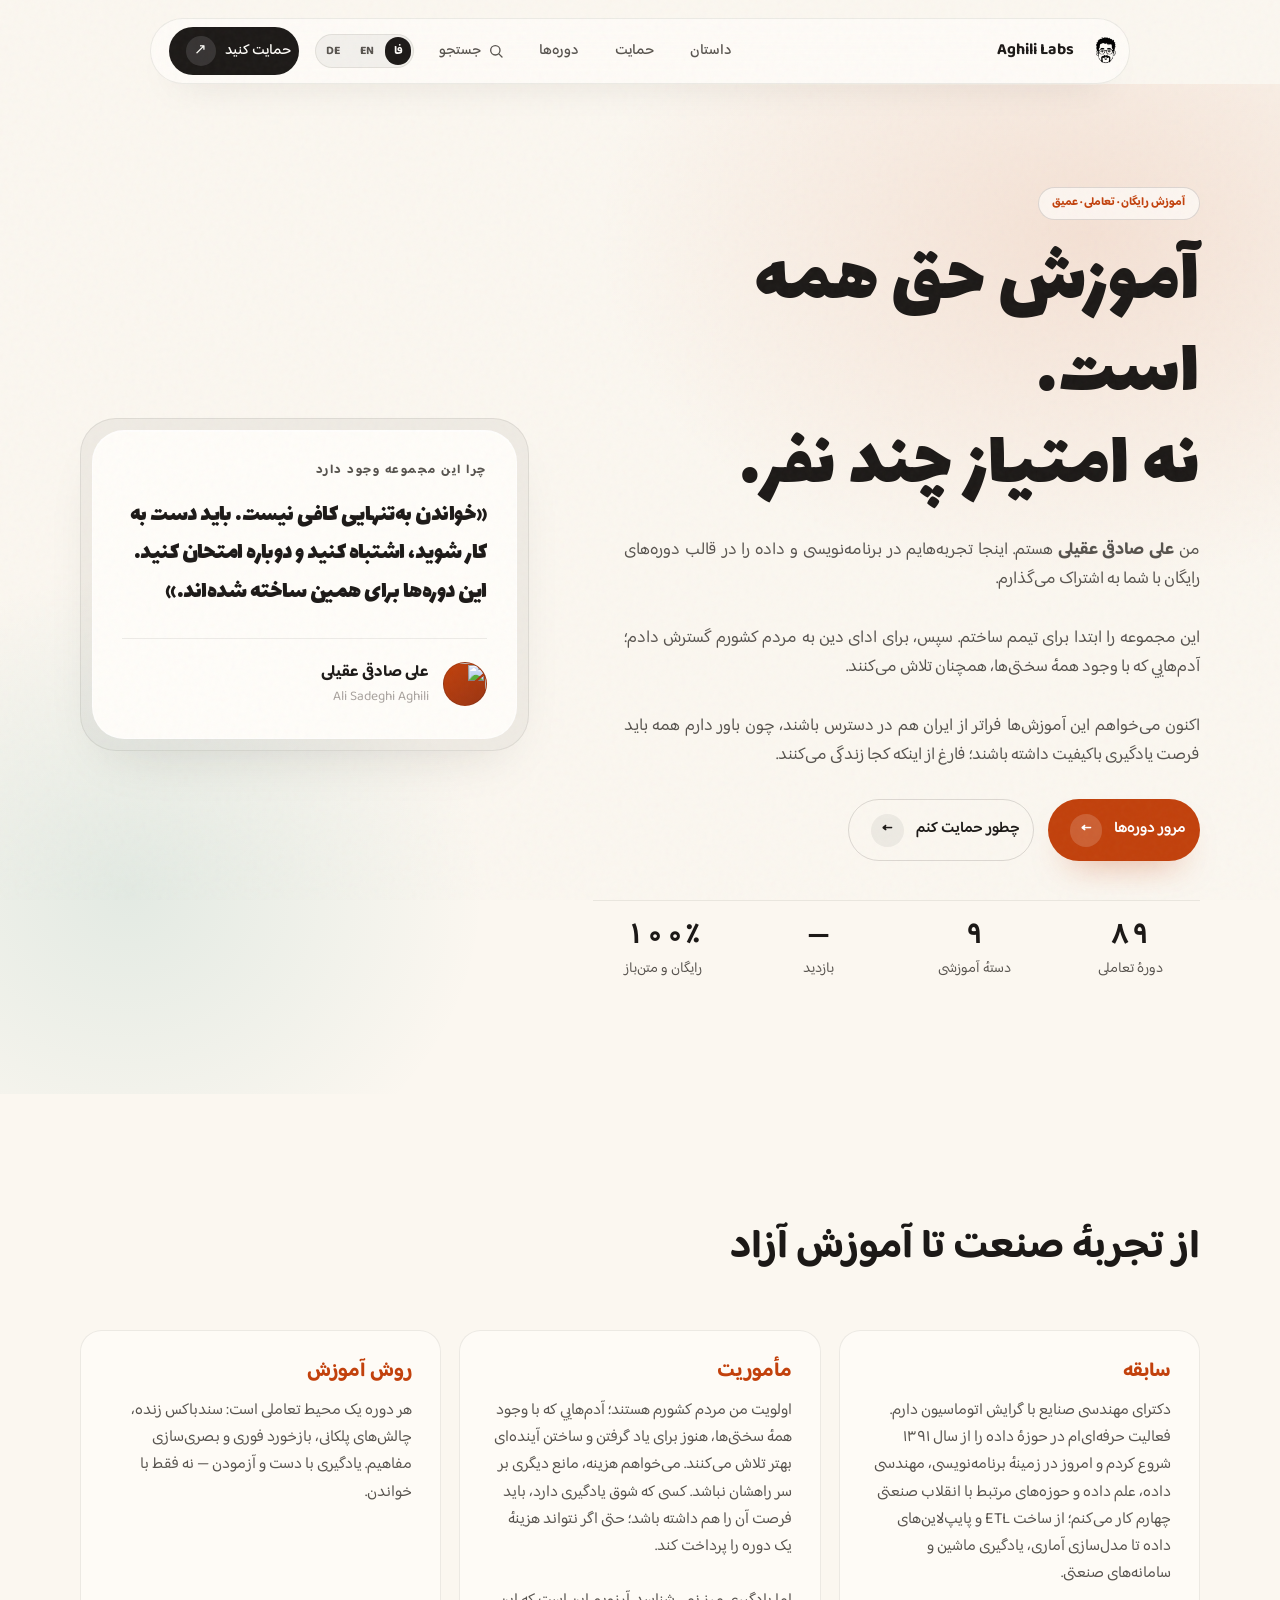
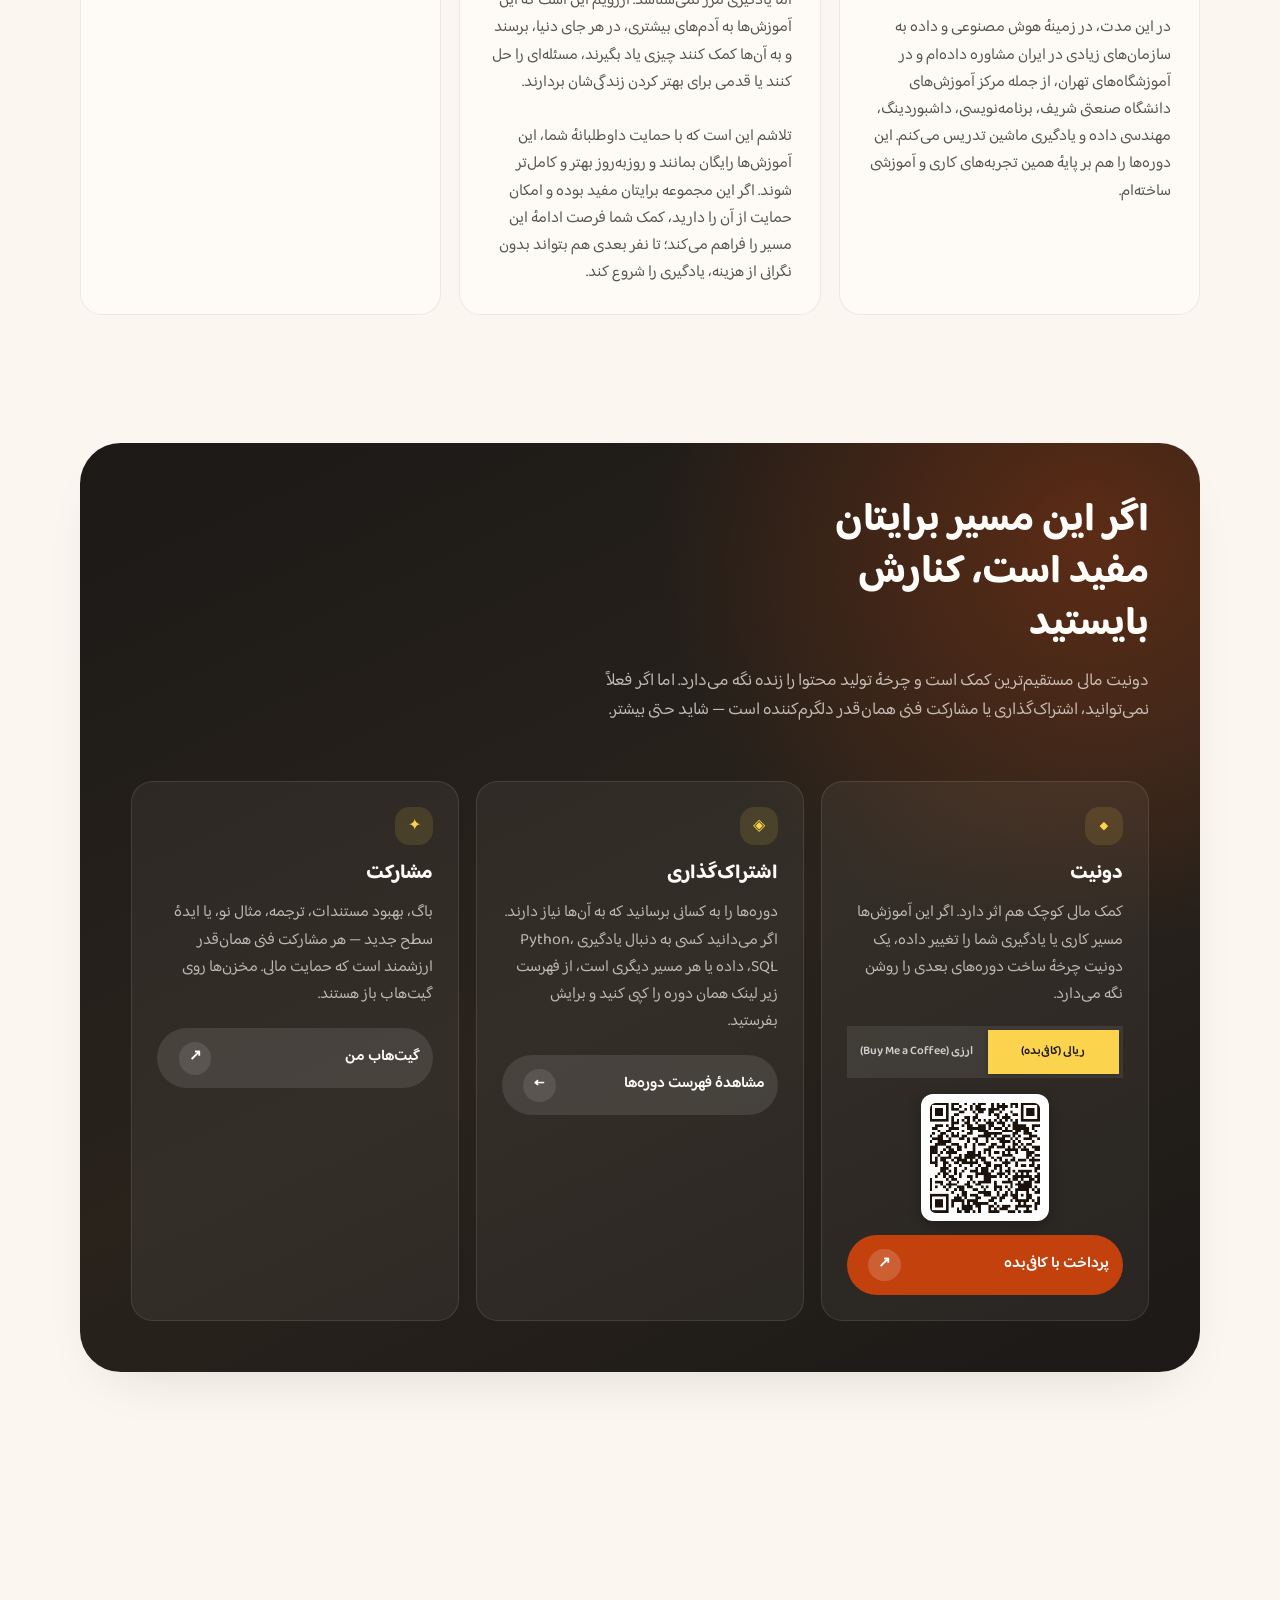
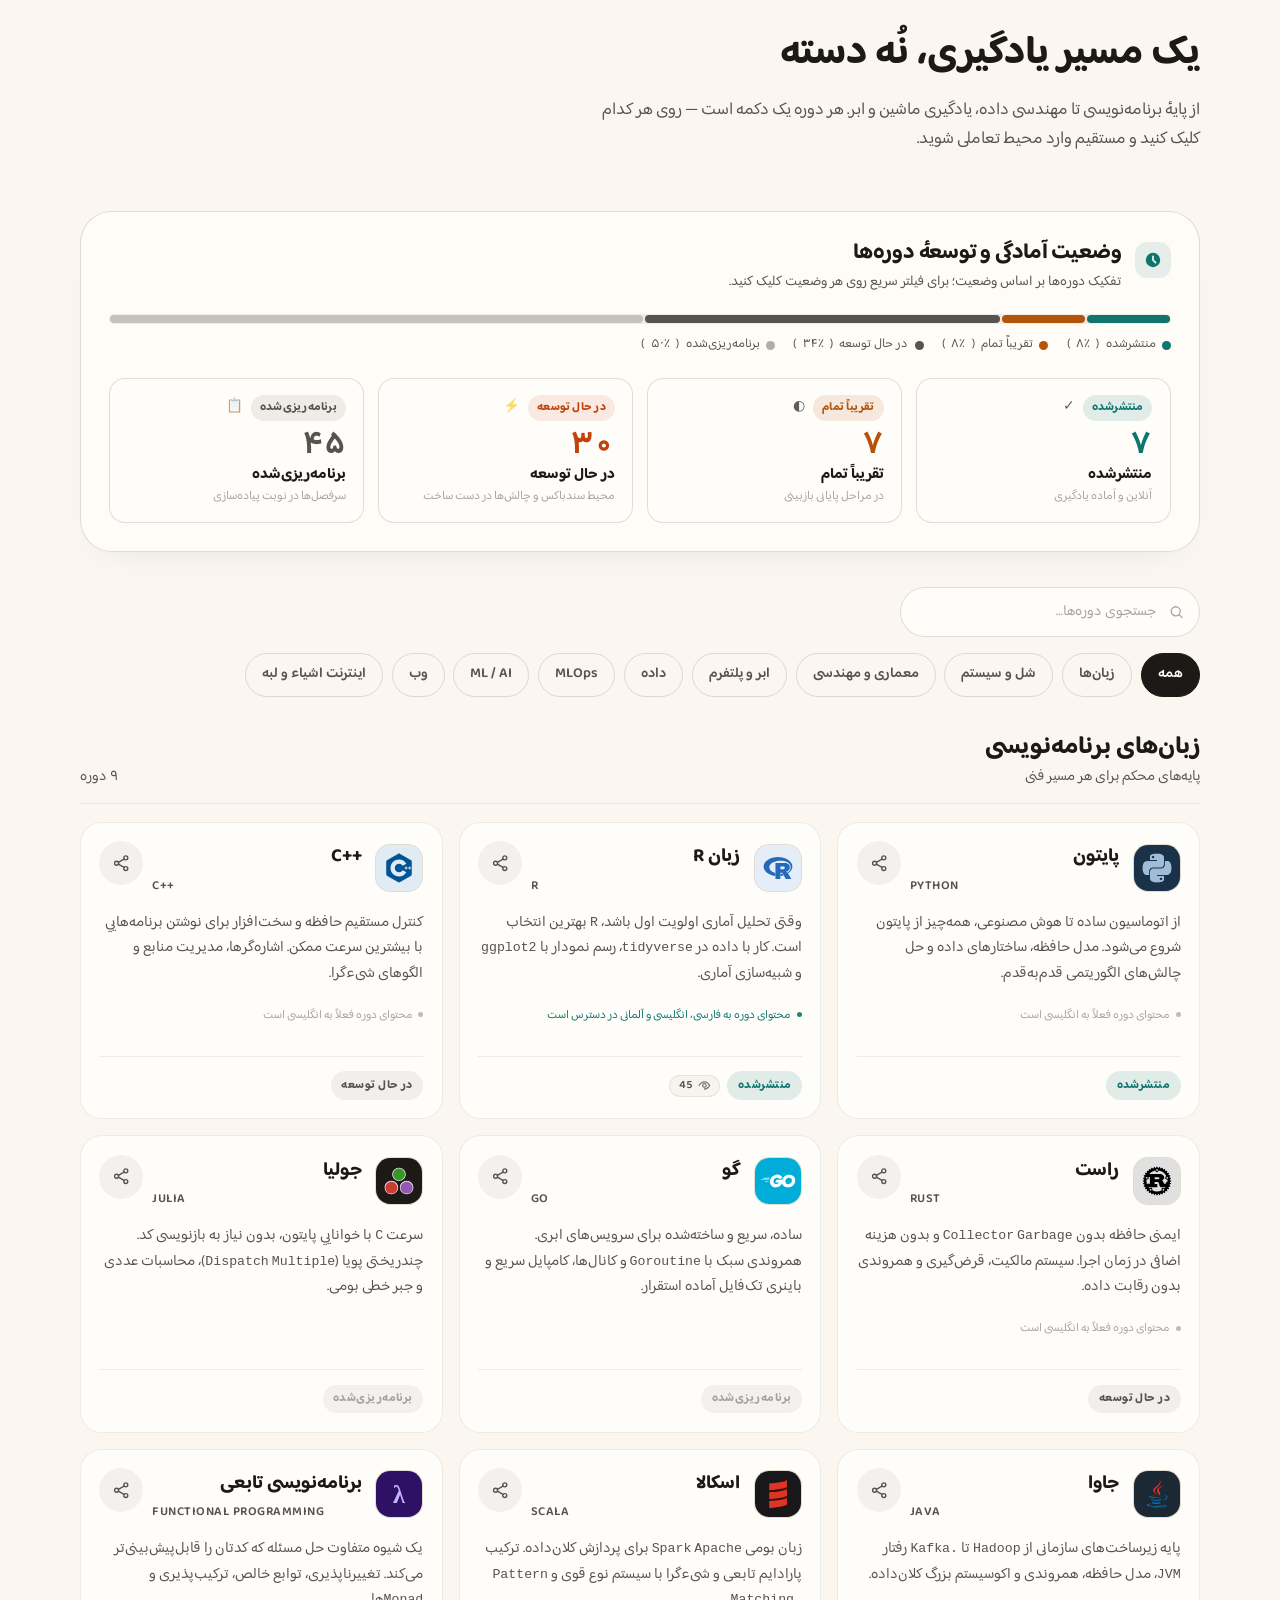
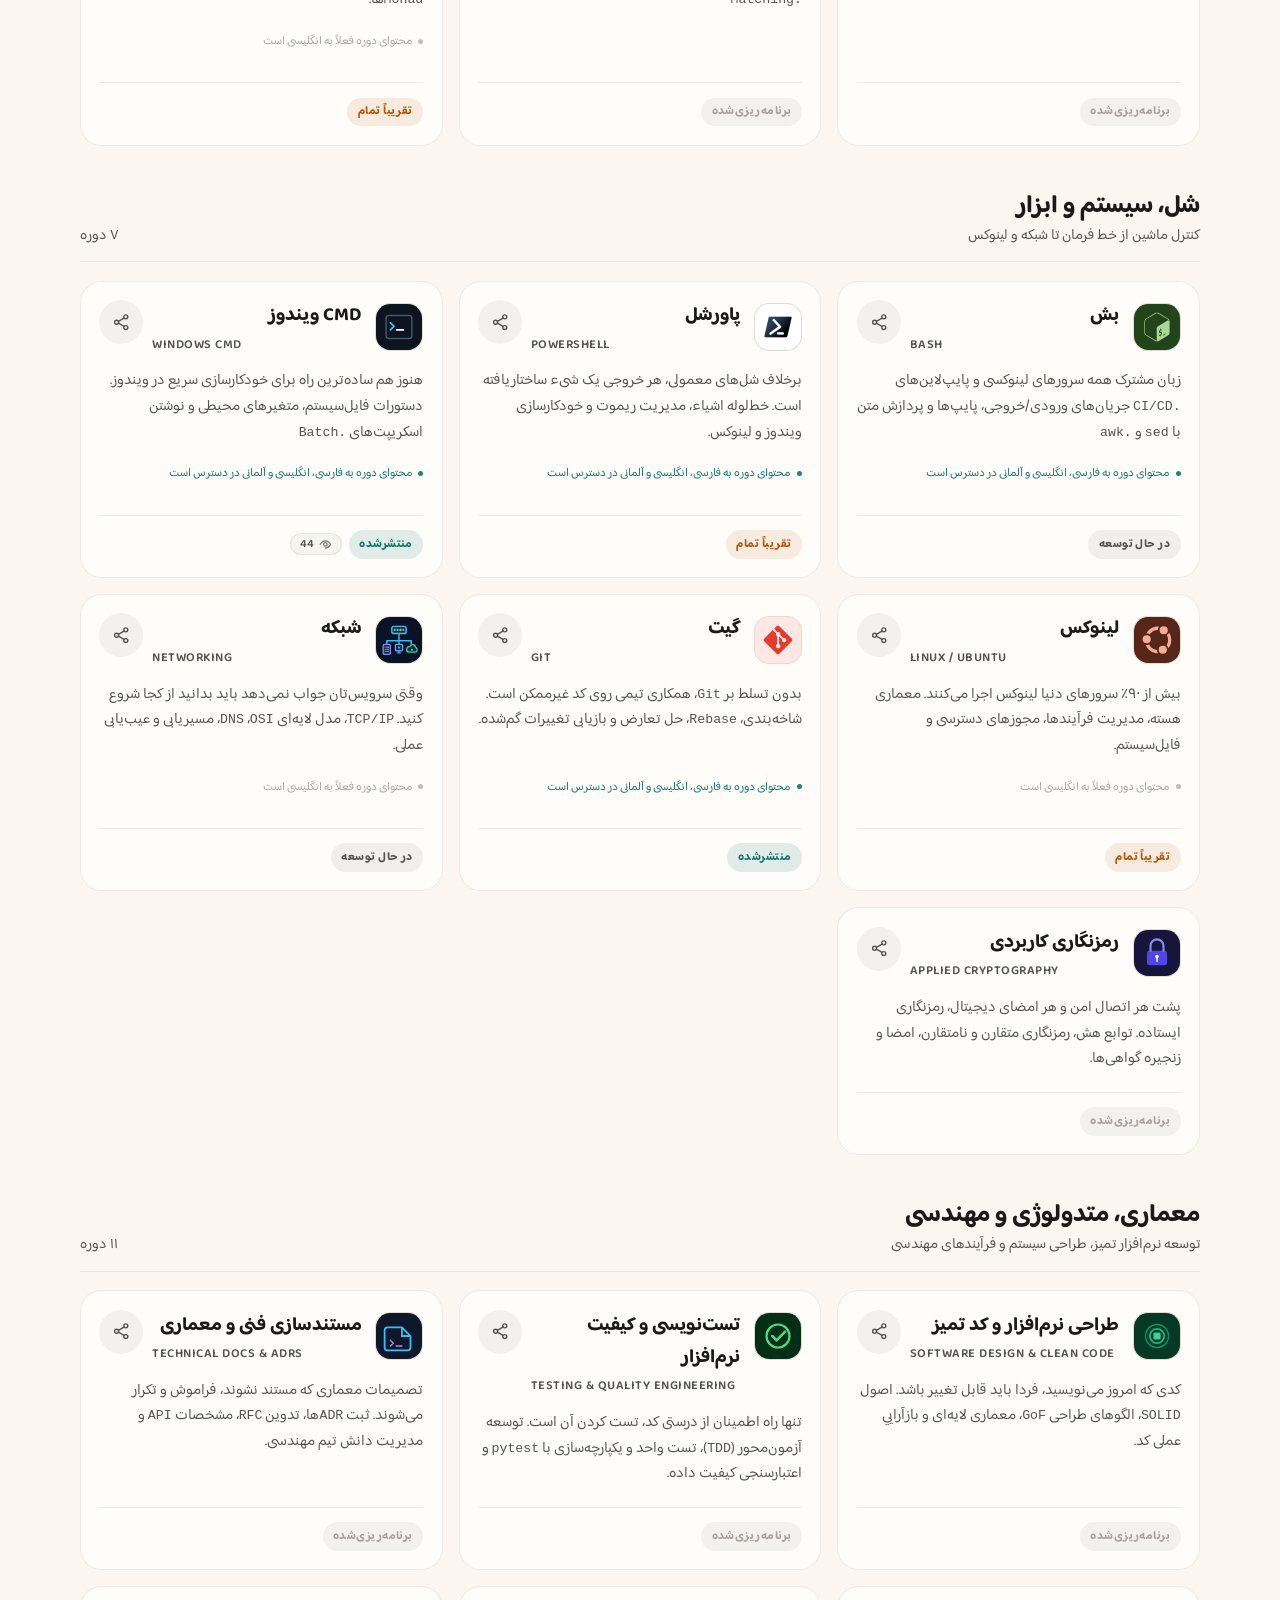
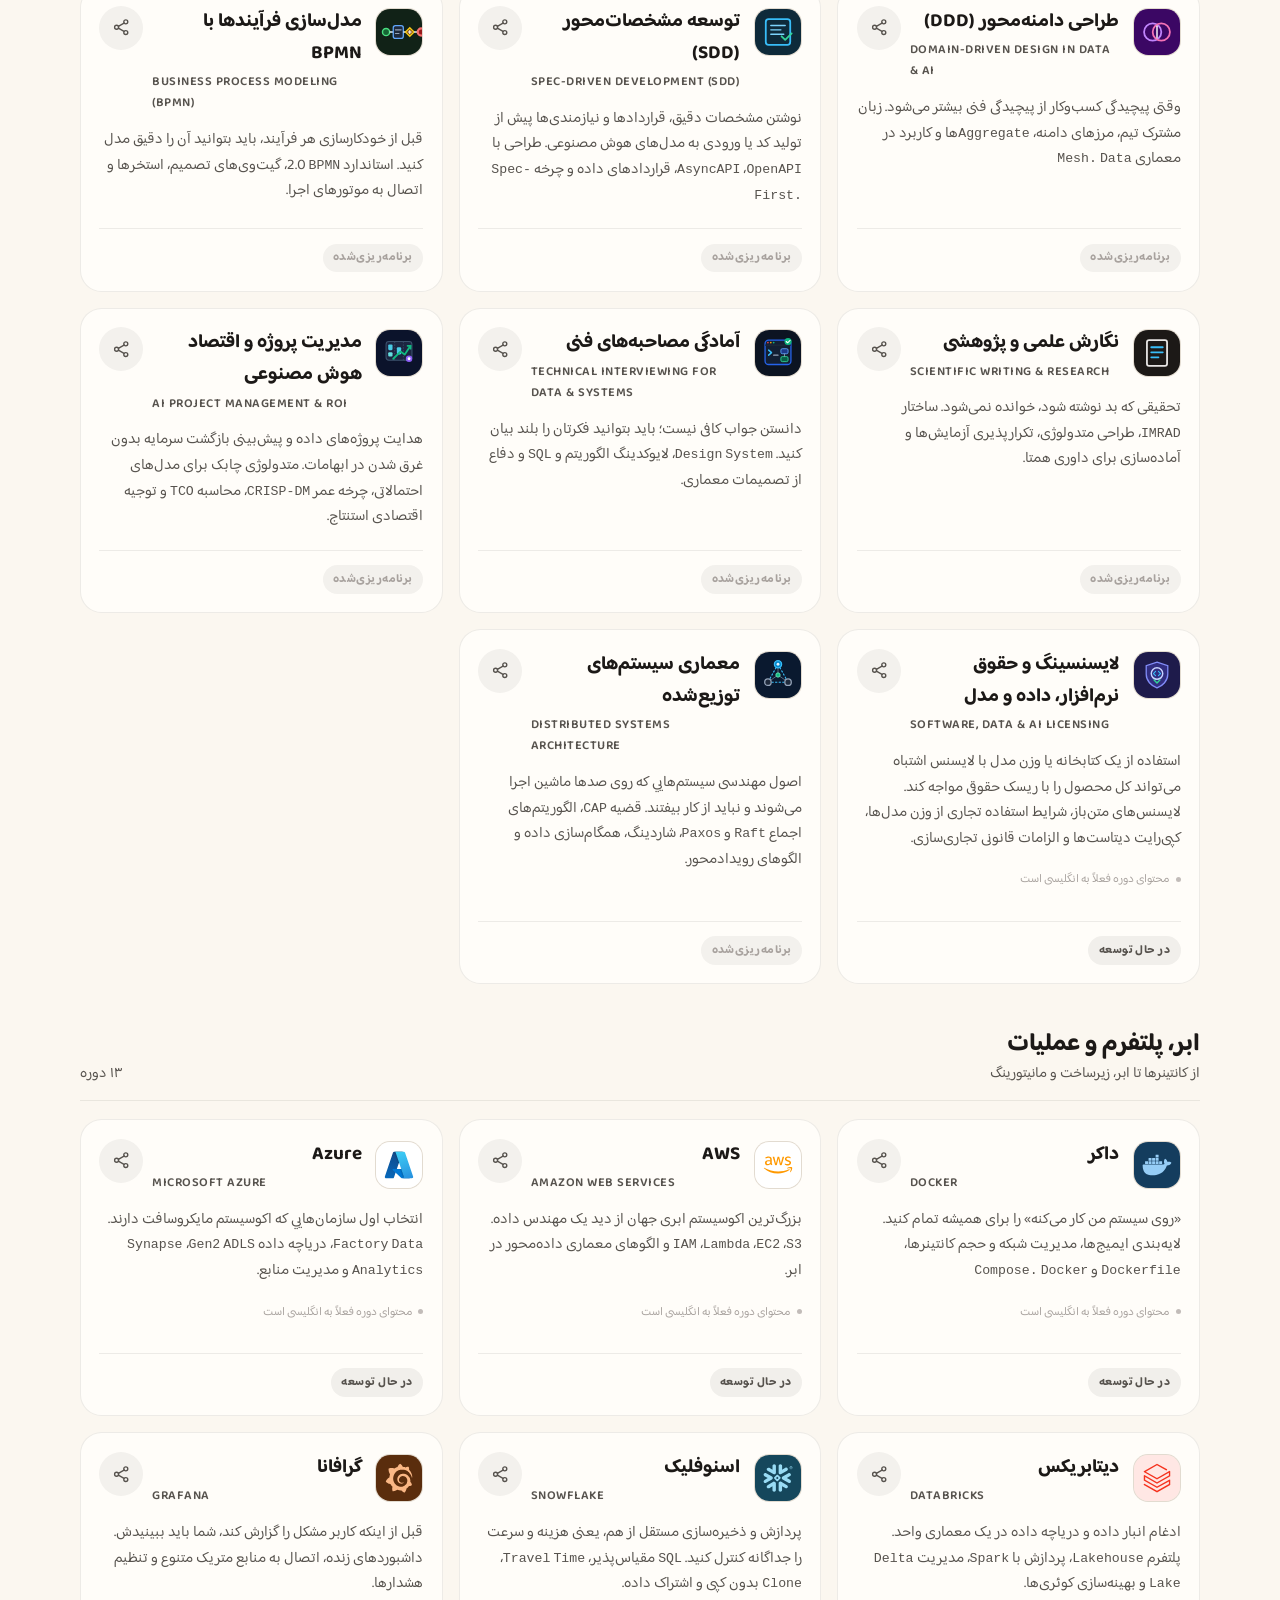
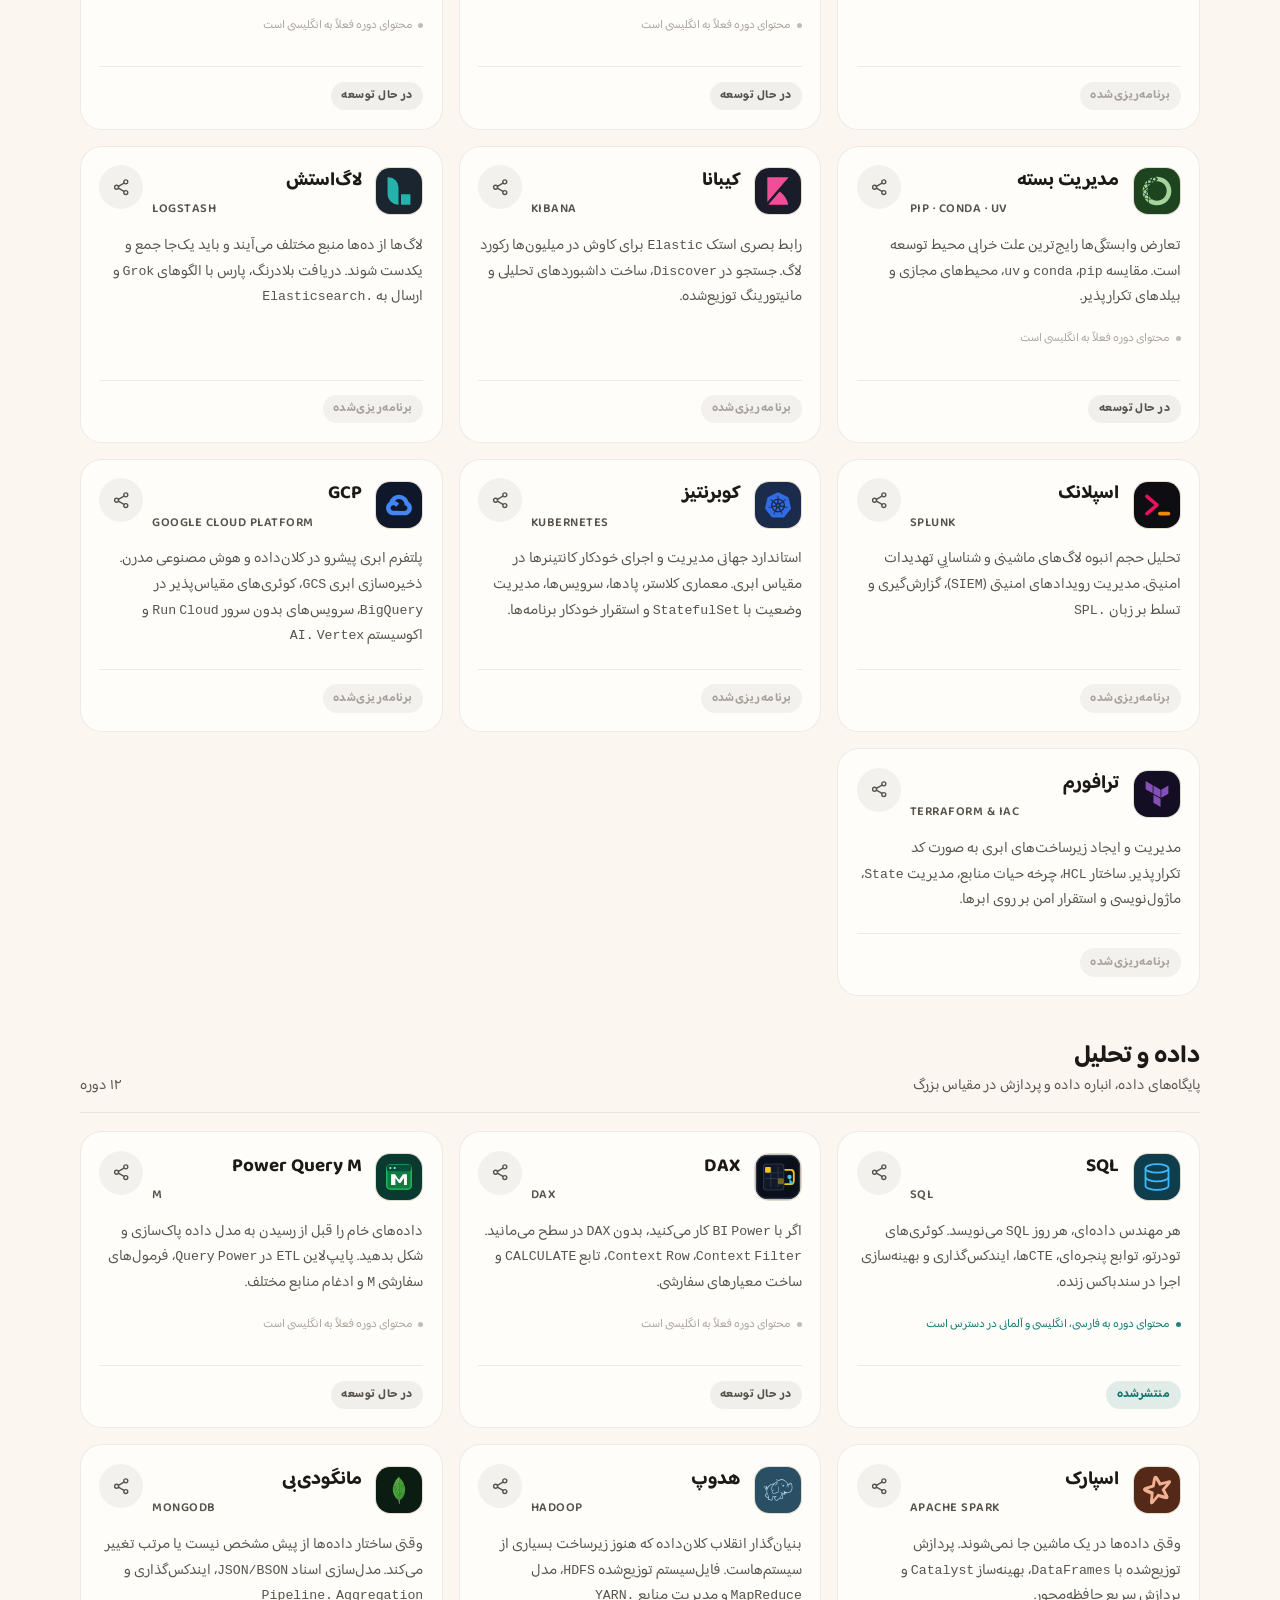
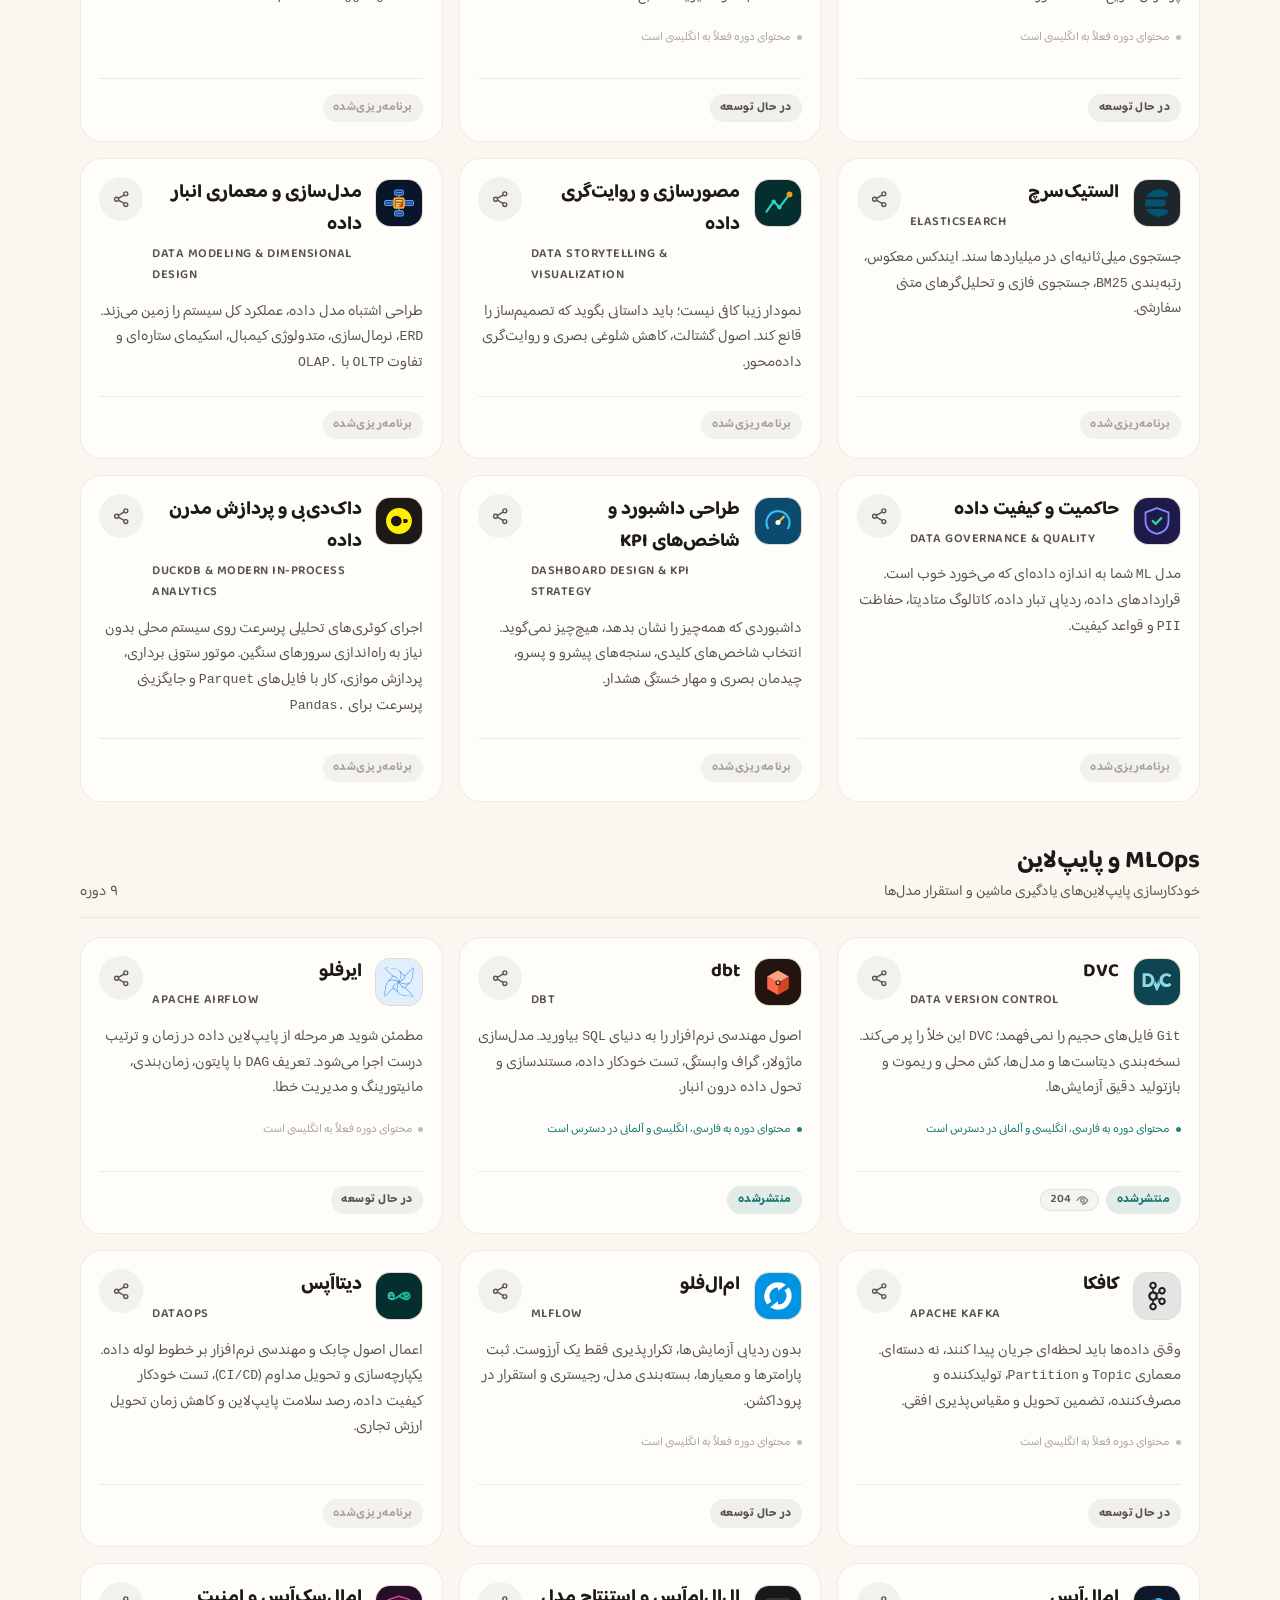
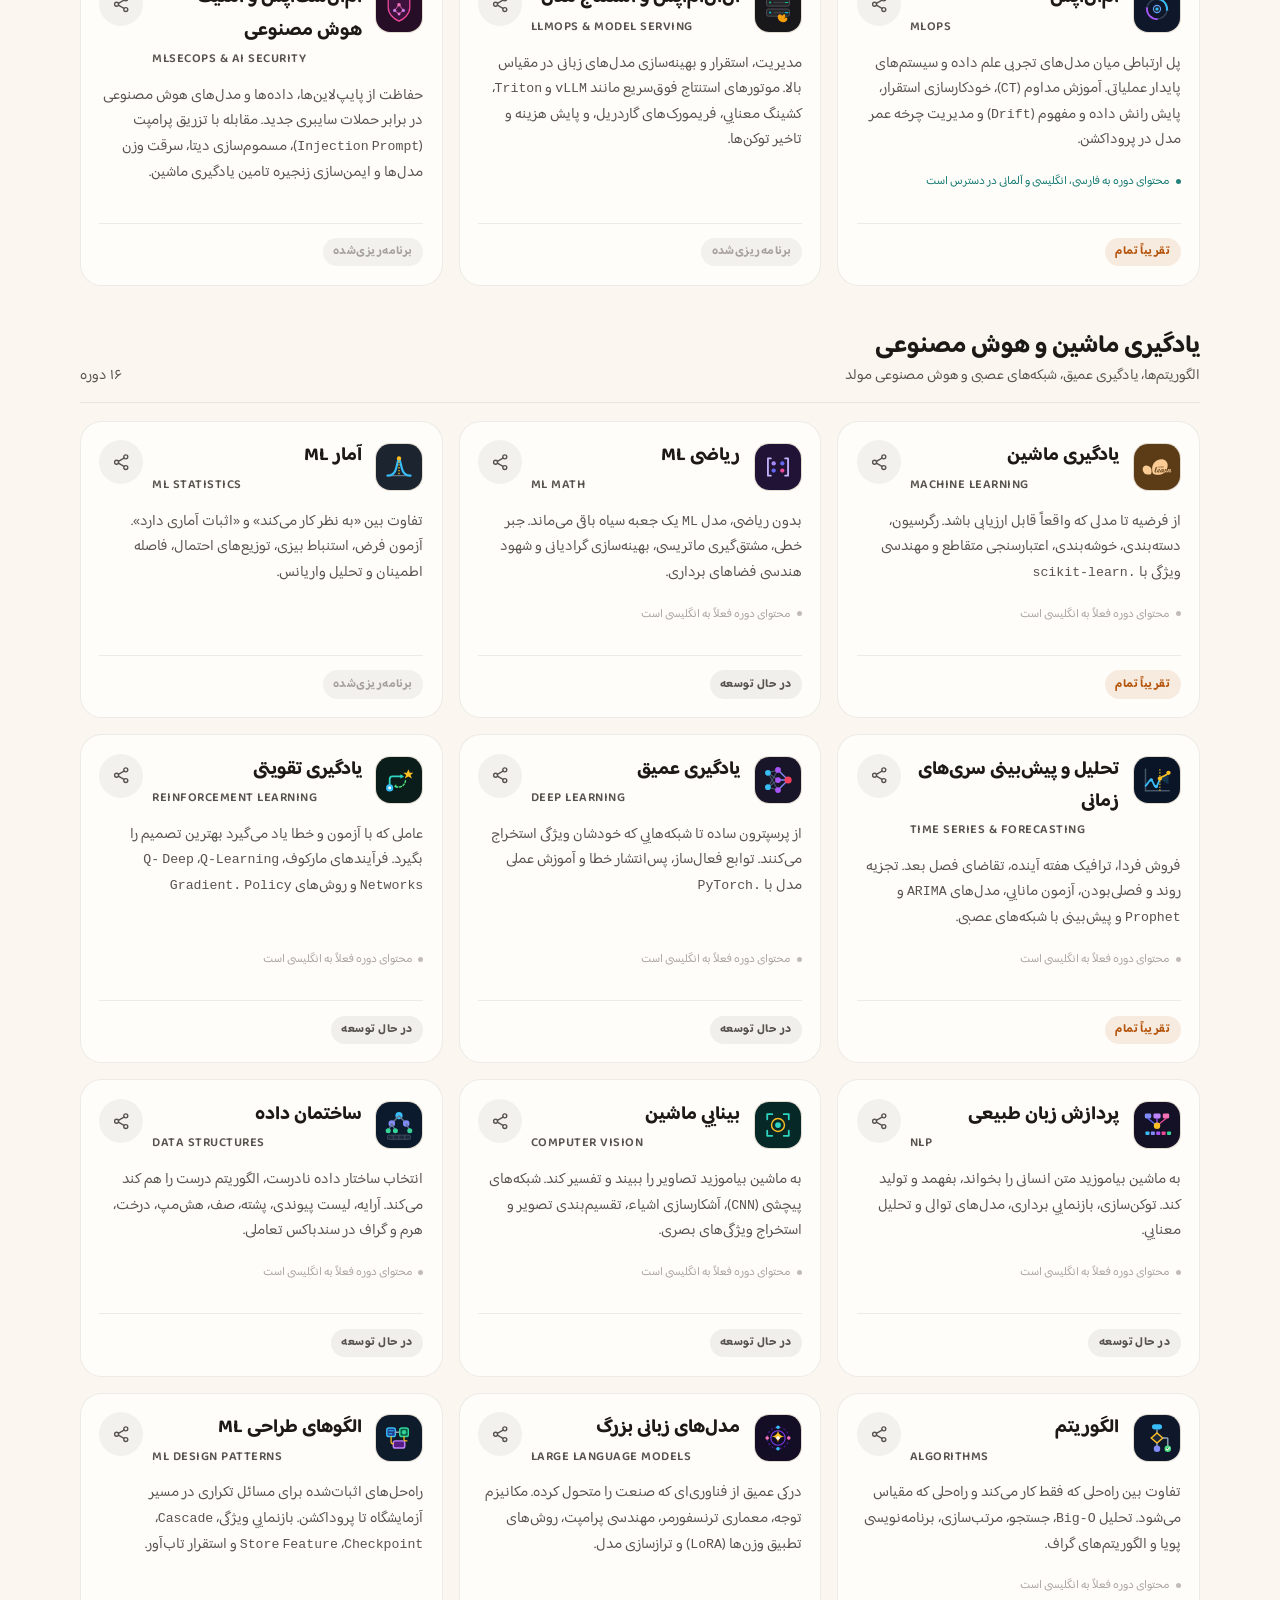
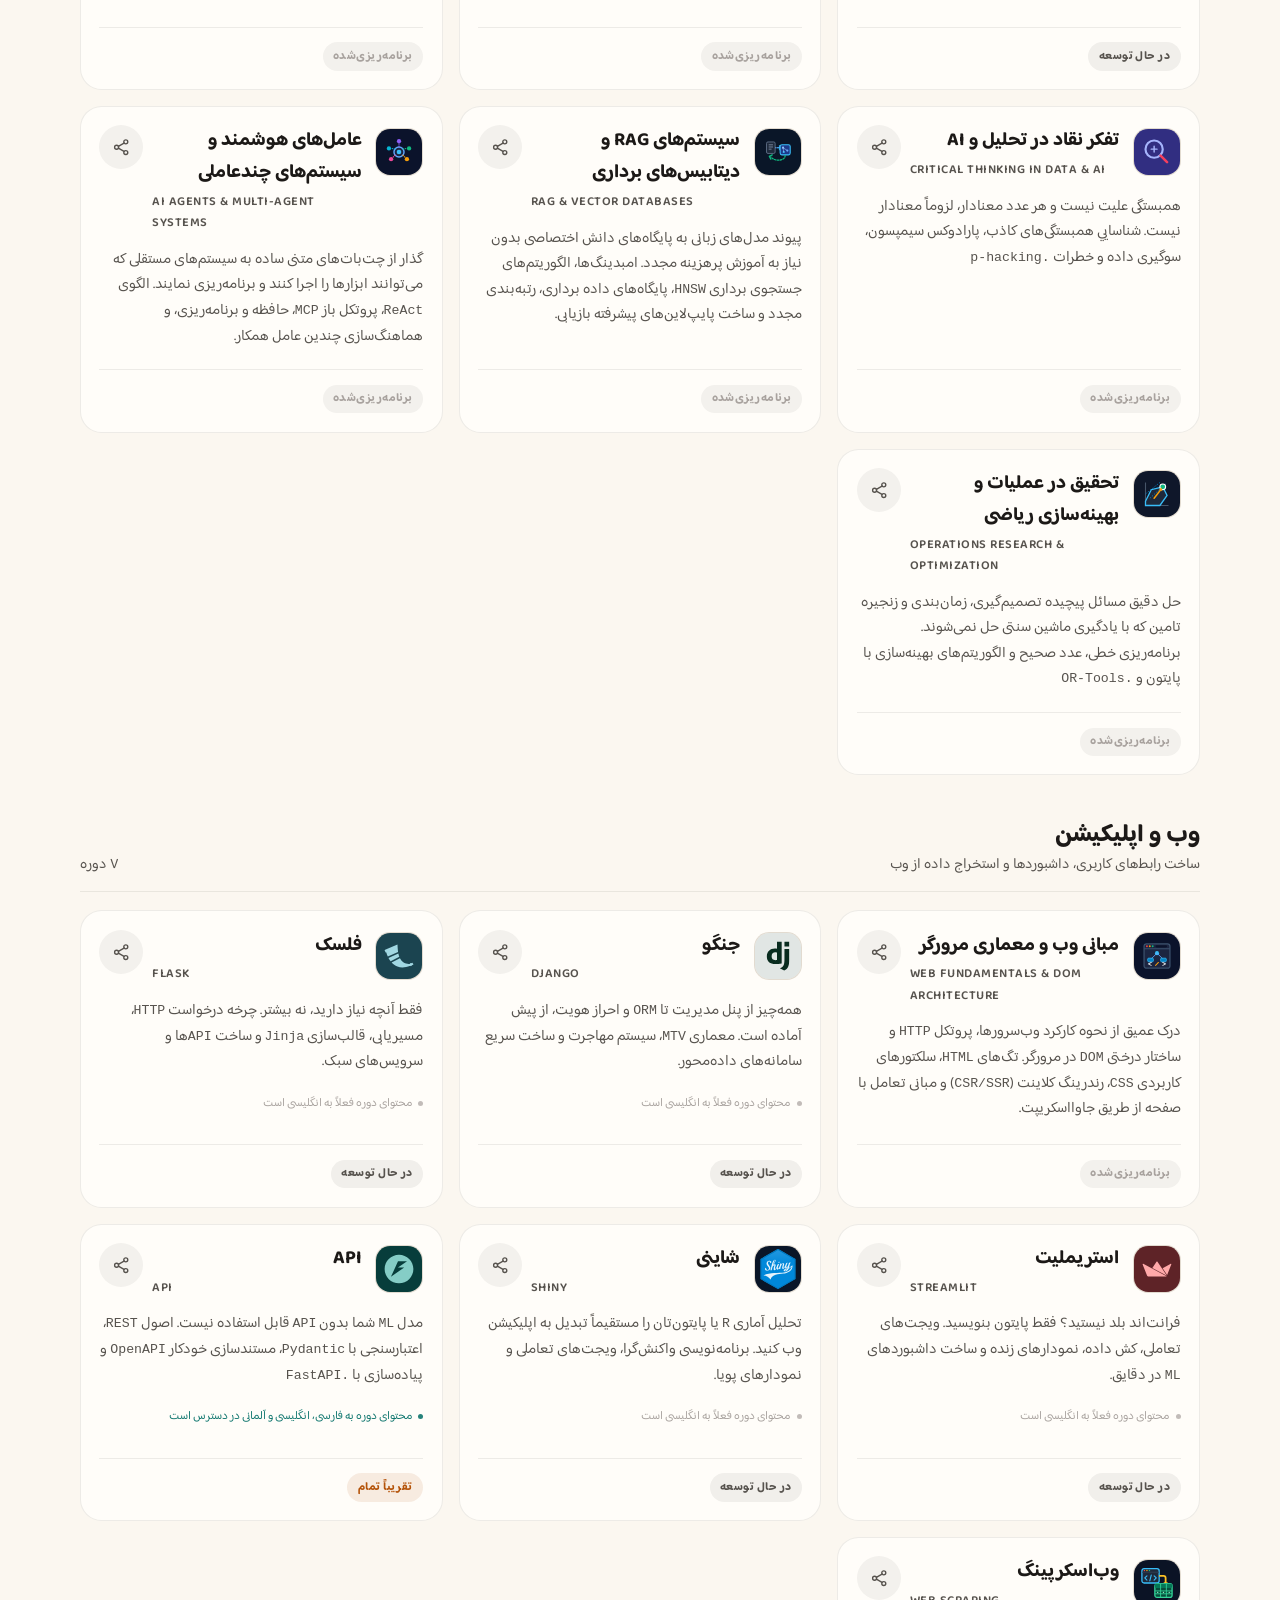
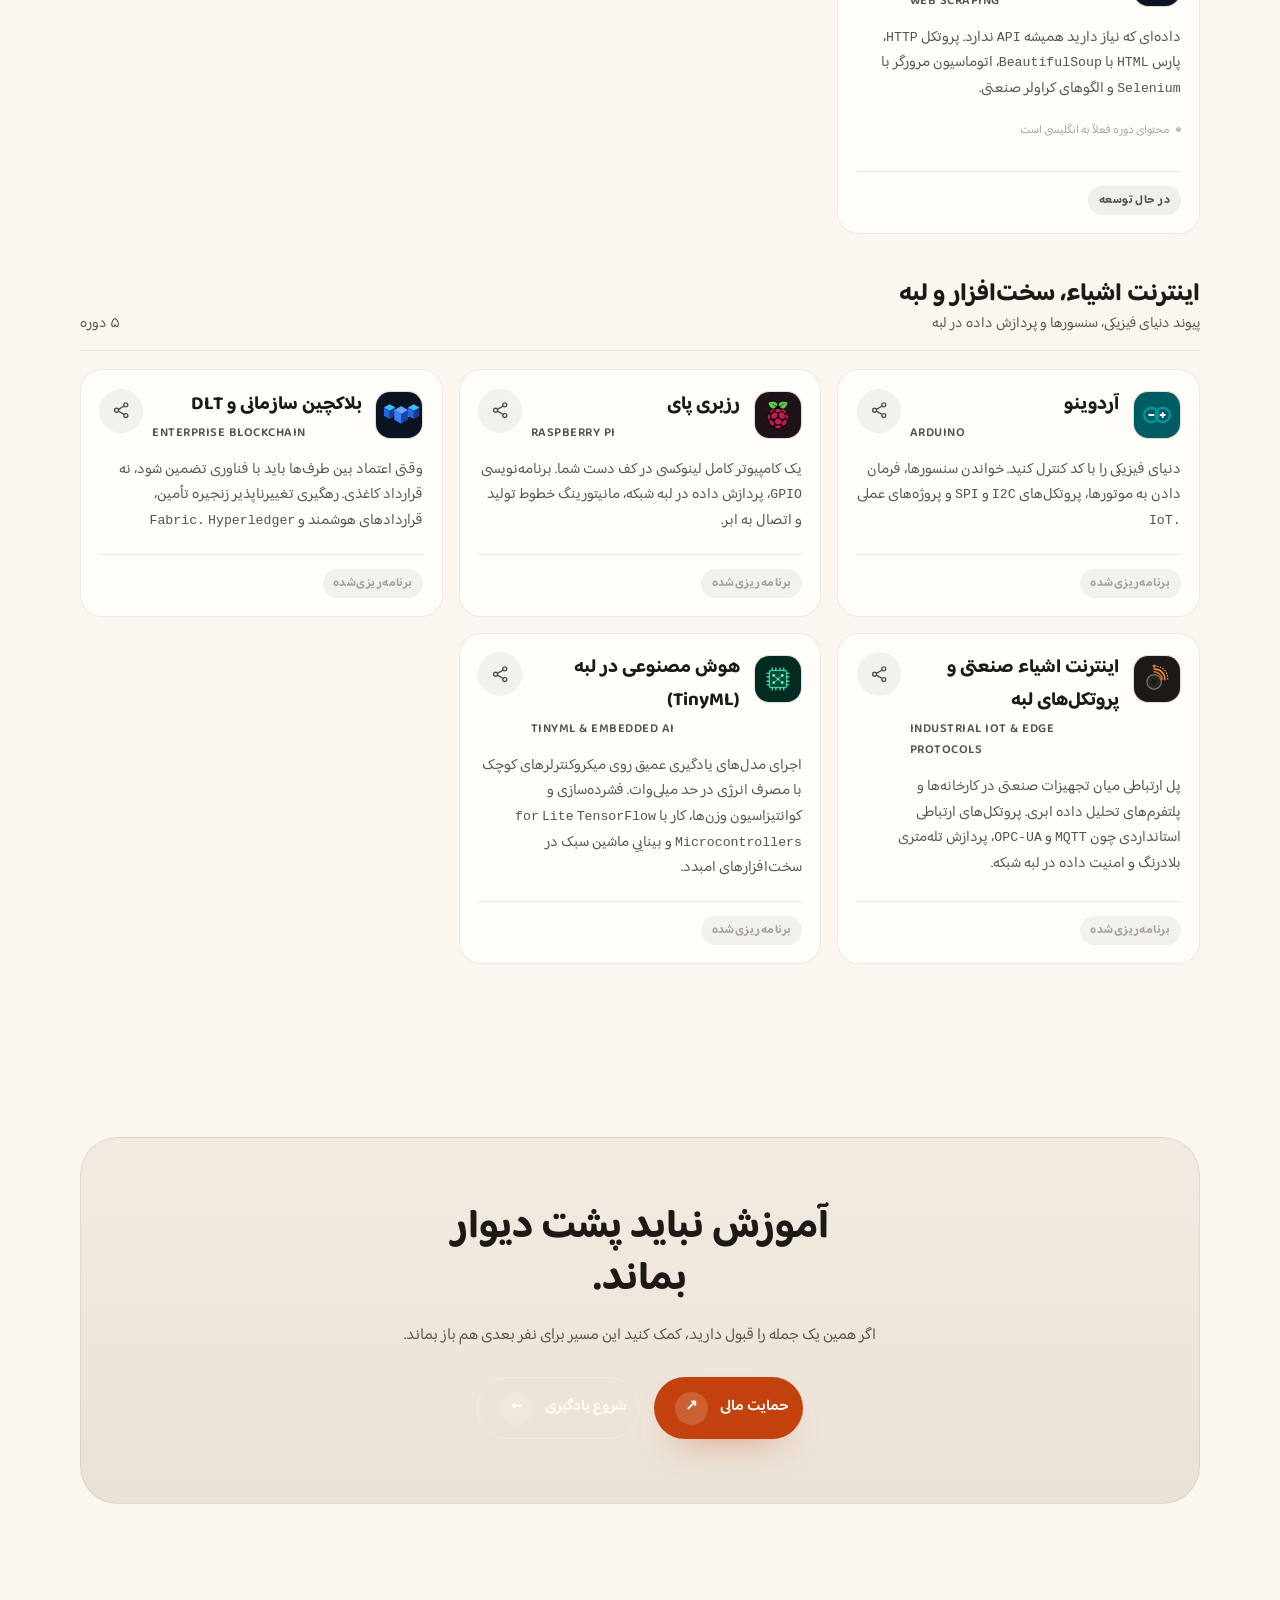
==== commit 99bcb9a0: "feat: tighten brand mark padding so leaf reads larger in nav" ====
--- a/index.html
+++ b/index.html
@@ -14,11 +14,11 @@
       href="https://fonts.googleapis.com/css2?family=Fraunces:ital,opsz,wght@0,9..144,500;0,9..144,600;0,9..144,700;1,9..144,600&family=Plus+Jakarta+Sans:wght@400;500;600;700&family=Baloo+Bhaijaan+2:wght@400;500;600;700;800&family=Lalezar&family=Vazirmatn:wght@500;600;700;800&display=swap"
       rel="stylesheet"
     />
-    <link rel="icon" type="image/x-icon" href="favicon.ico?v=20261031fav" />
-    <link rel="icon" type="image/png" sizes="32x32" href="assets/favicon-32x32.png?v=20261031fav" />
-    <link rel="icon" type="image/png" sizes="16x16" href="assets/favicon-16x16.png?v=20261031fav" />
-    <link rel="icon" type="image/svg+xml" href="assets/favicon.svg?v=20261031fav" />
-    <link rel="apple-touch-icon" sizes="180x180" href="assets/apple-touch-icon.png?v=20261031fav" />
+    <link rel="icon" type="image/x-icon" href="favicon.ico?v=20261031mark2" />
+    <link rel="icon" type="image/png" sizes="32x32" href="assets/favicon-32x32.png?v=20261031mark2" />
+    <link rel="icon" type="image/png" sizes="16x16" href="assets/favicon-16x16.png?v=20261031mark2" />
+    <link rel="icon" type="image/svg+xml" href="assets/favicon.svg?v=20261031mark2" />
+    <link rel="apple-touch-icon" sizes="180x180" href="assets/apple-touch-icon.png?v=20261031mark2" />
     <link rel="stylesheet" href="styles.css?v=20261025_copy" />
     <script>
       document.documentElement.classList.add("js");
@@ -31,7 +31,7 @@
     <header class="nav-wrap">
       <nav class="nav-island" aria-label="Main">
         <a class="nav-brand" href="#top">
-          <img class="nav-mark" src="assets/brand/mark.png?v=20261031fav" alt="Aghili Labs" width="36" height="36" />
+          <img class="nav-mark" src="assets/brand/mark.png?v=20261031mark2" alt="Aghili Labs" width="36" height="36" />
           <span>Aghili Labs</span>
         </a>
         <div class="nav-links" id="nav-links">
@@ -419,7 +419,7 @@
       <div class="container footer-grid">
         <div>
           <div class="nav-brand footer-brand">
-            <img class="nav-mark" src="assets/brand/mark.png?v=20261031fav" alt="Aghili Labs" width="36" height="36" />
+            <img class="nav-mark" src="assets/brand/mark.png?v=20261031mark2" alt="Aghili Labs" width="36" height="36" />
             <span>Aghili Labs</span>
           </div>
           <p data-i18n="footerText">
